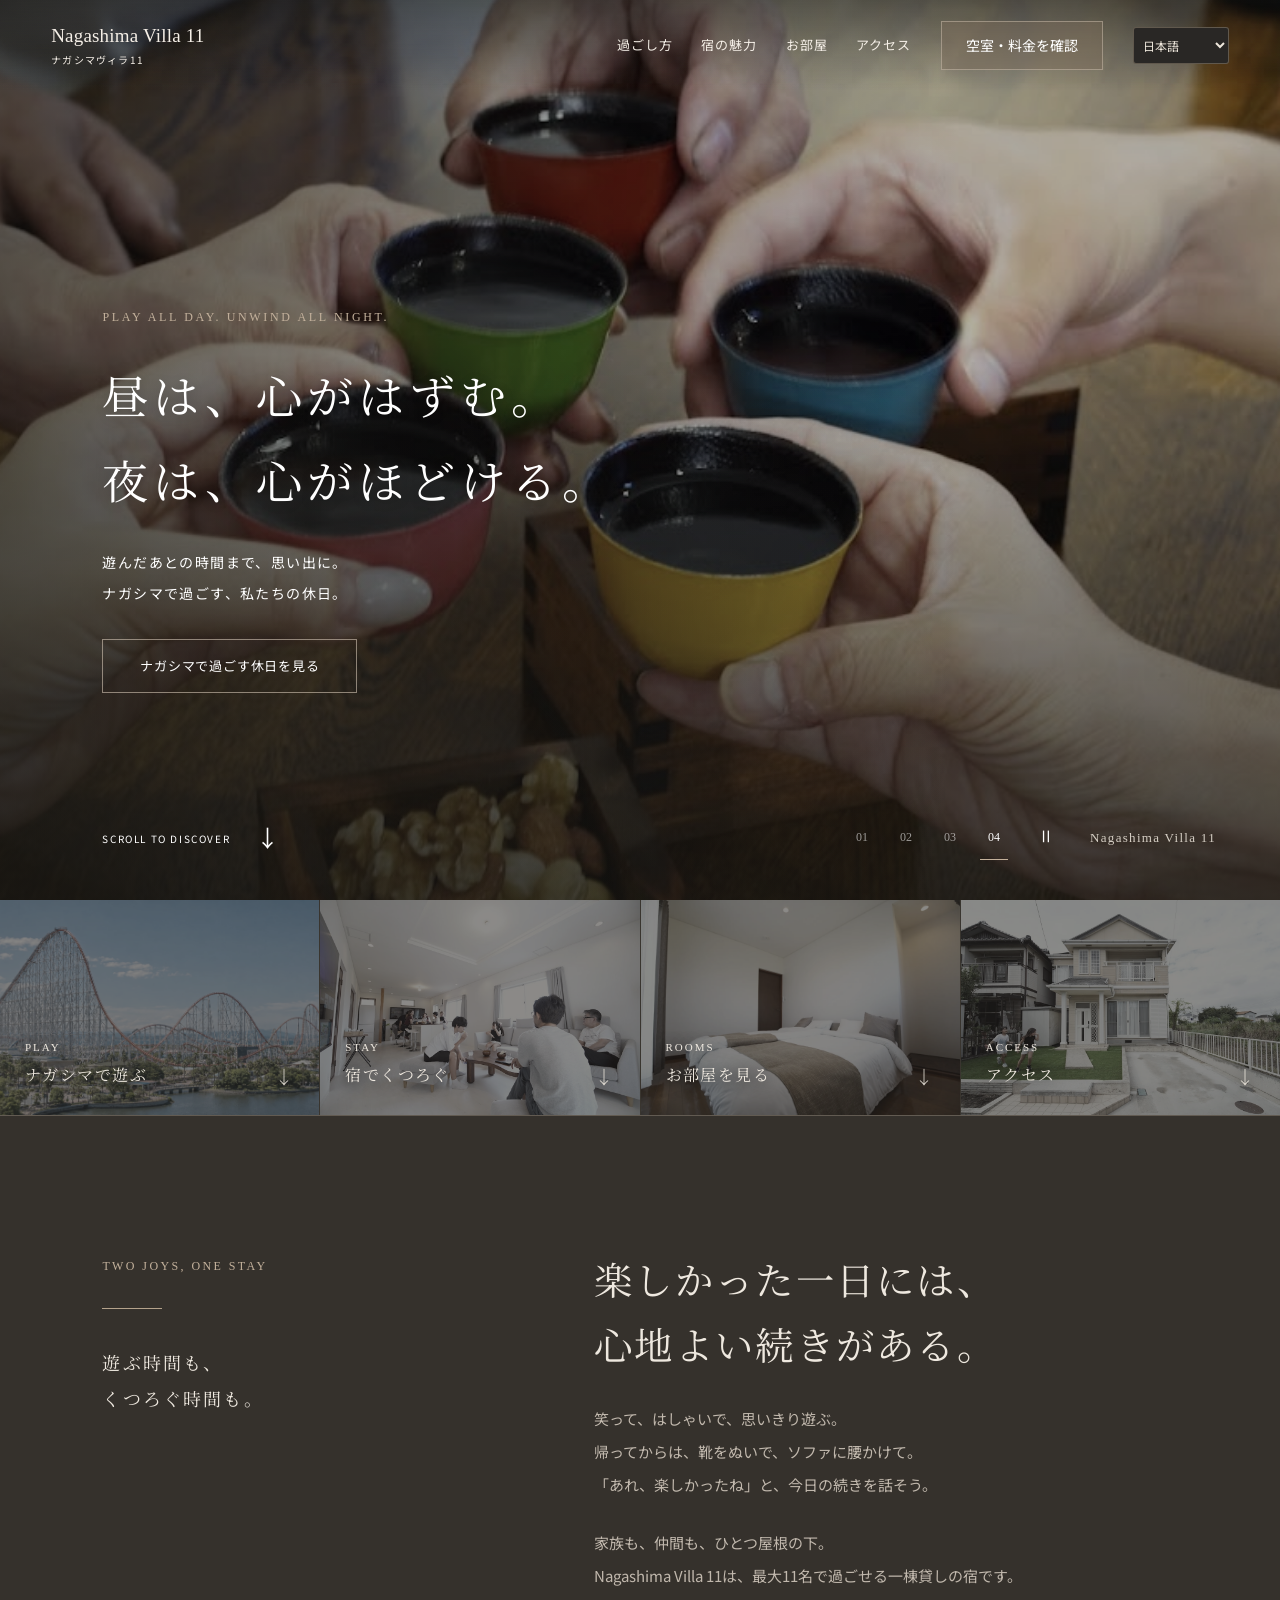
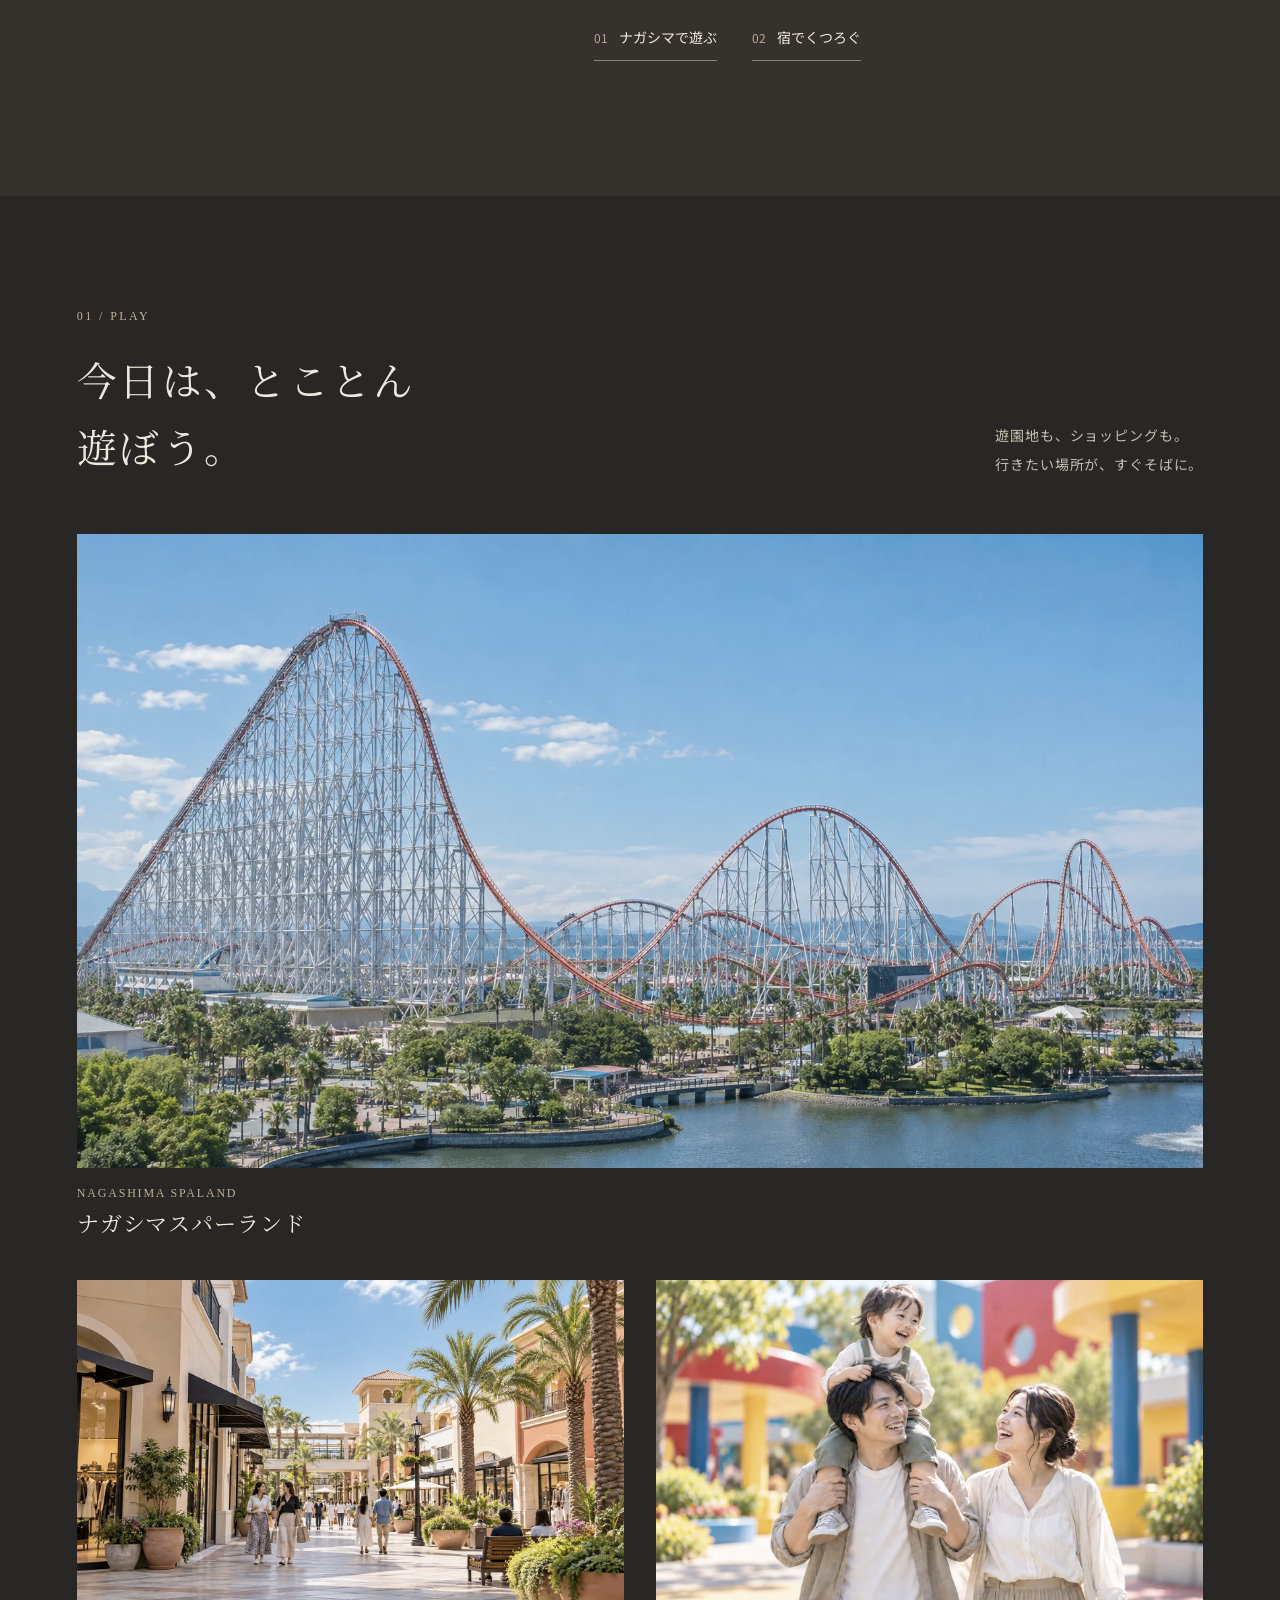
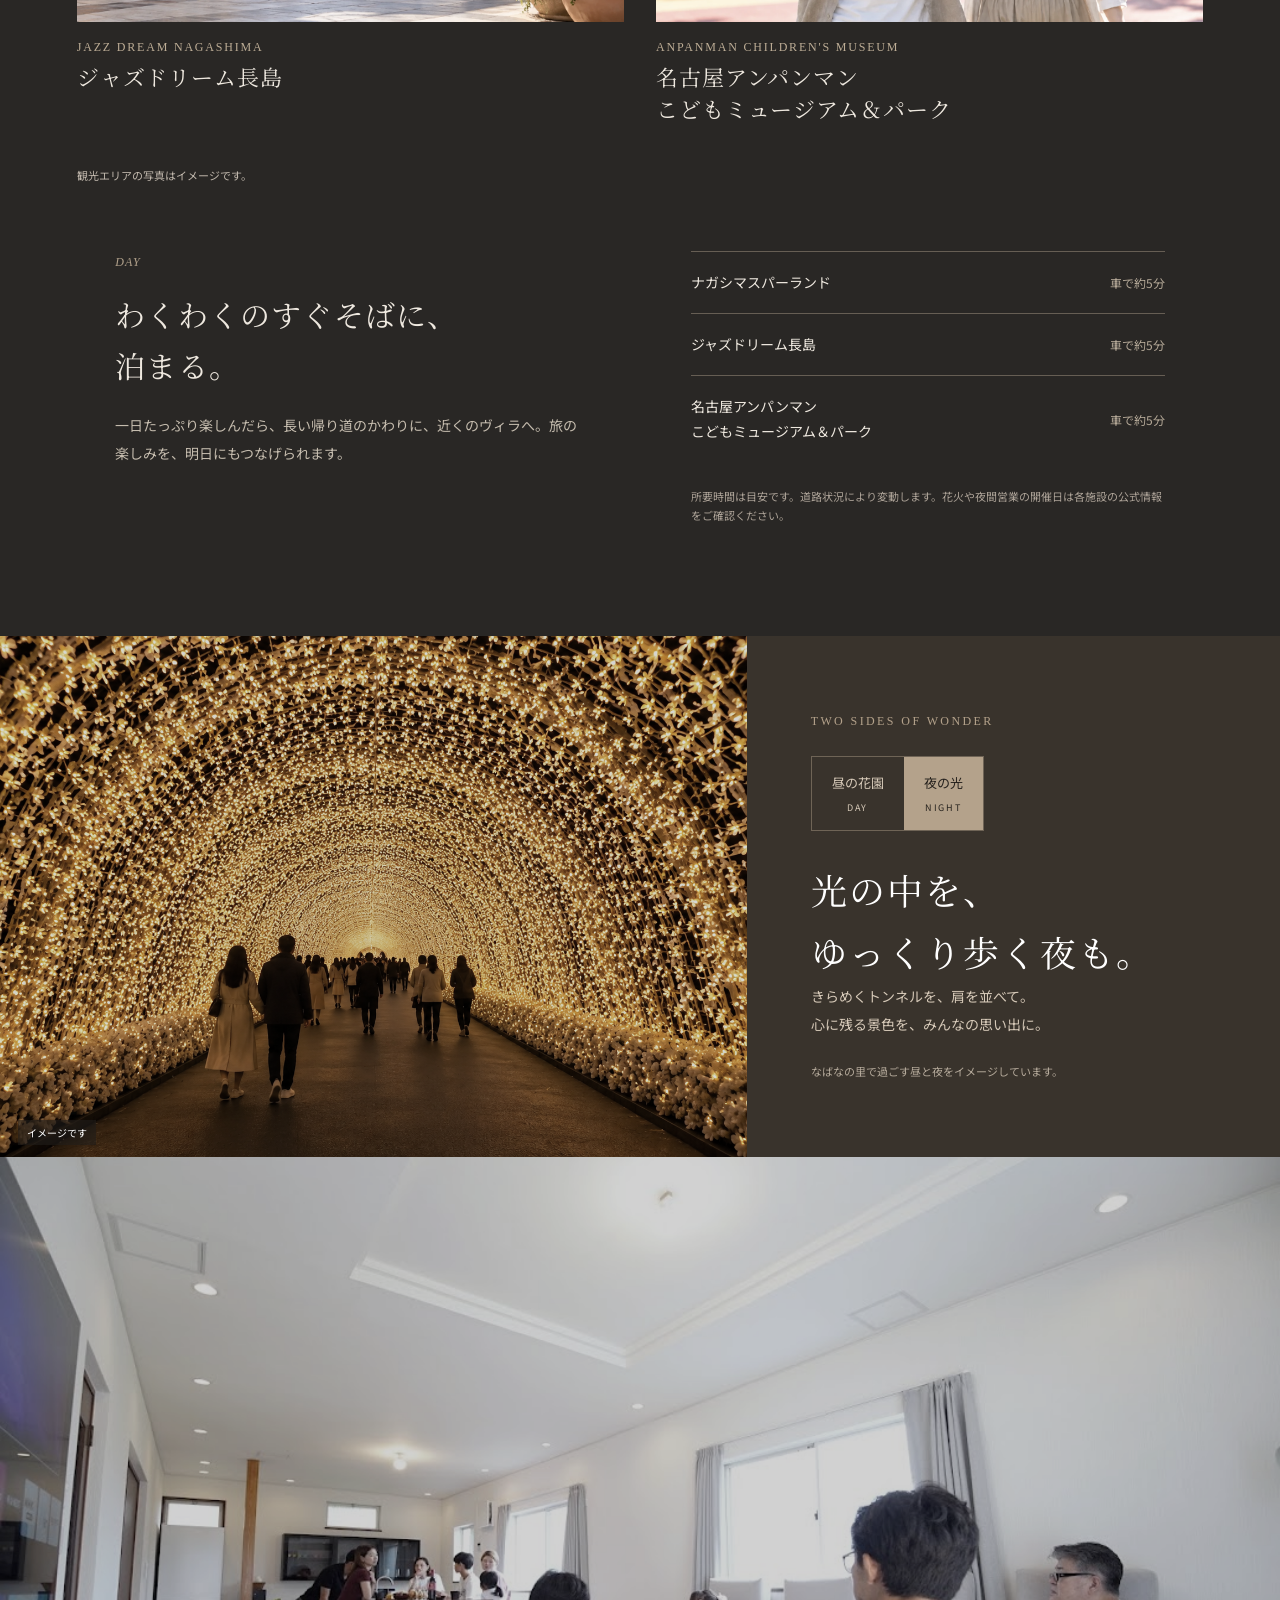
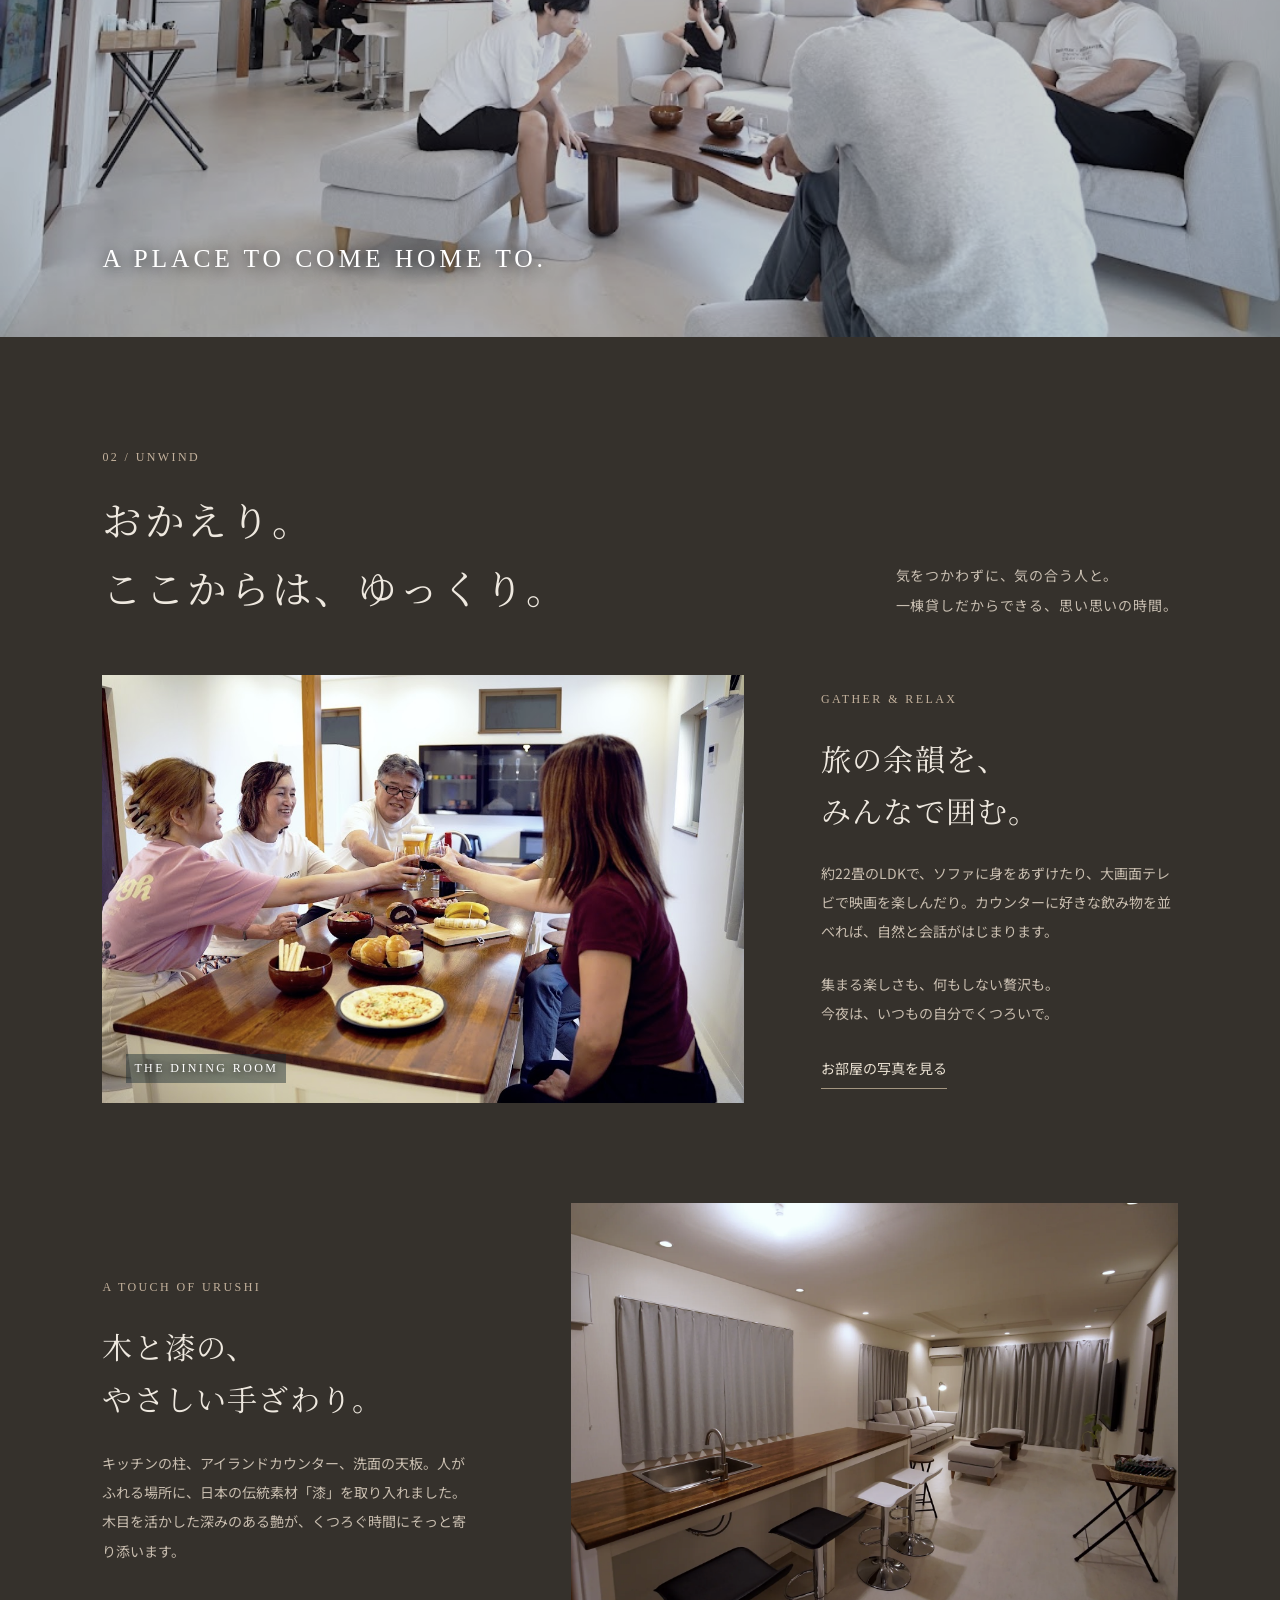
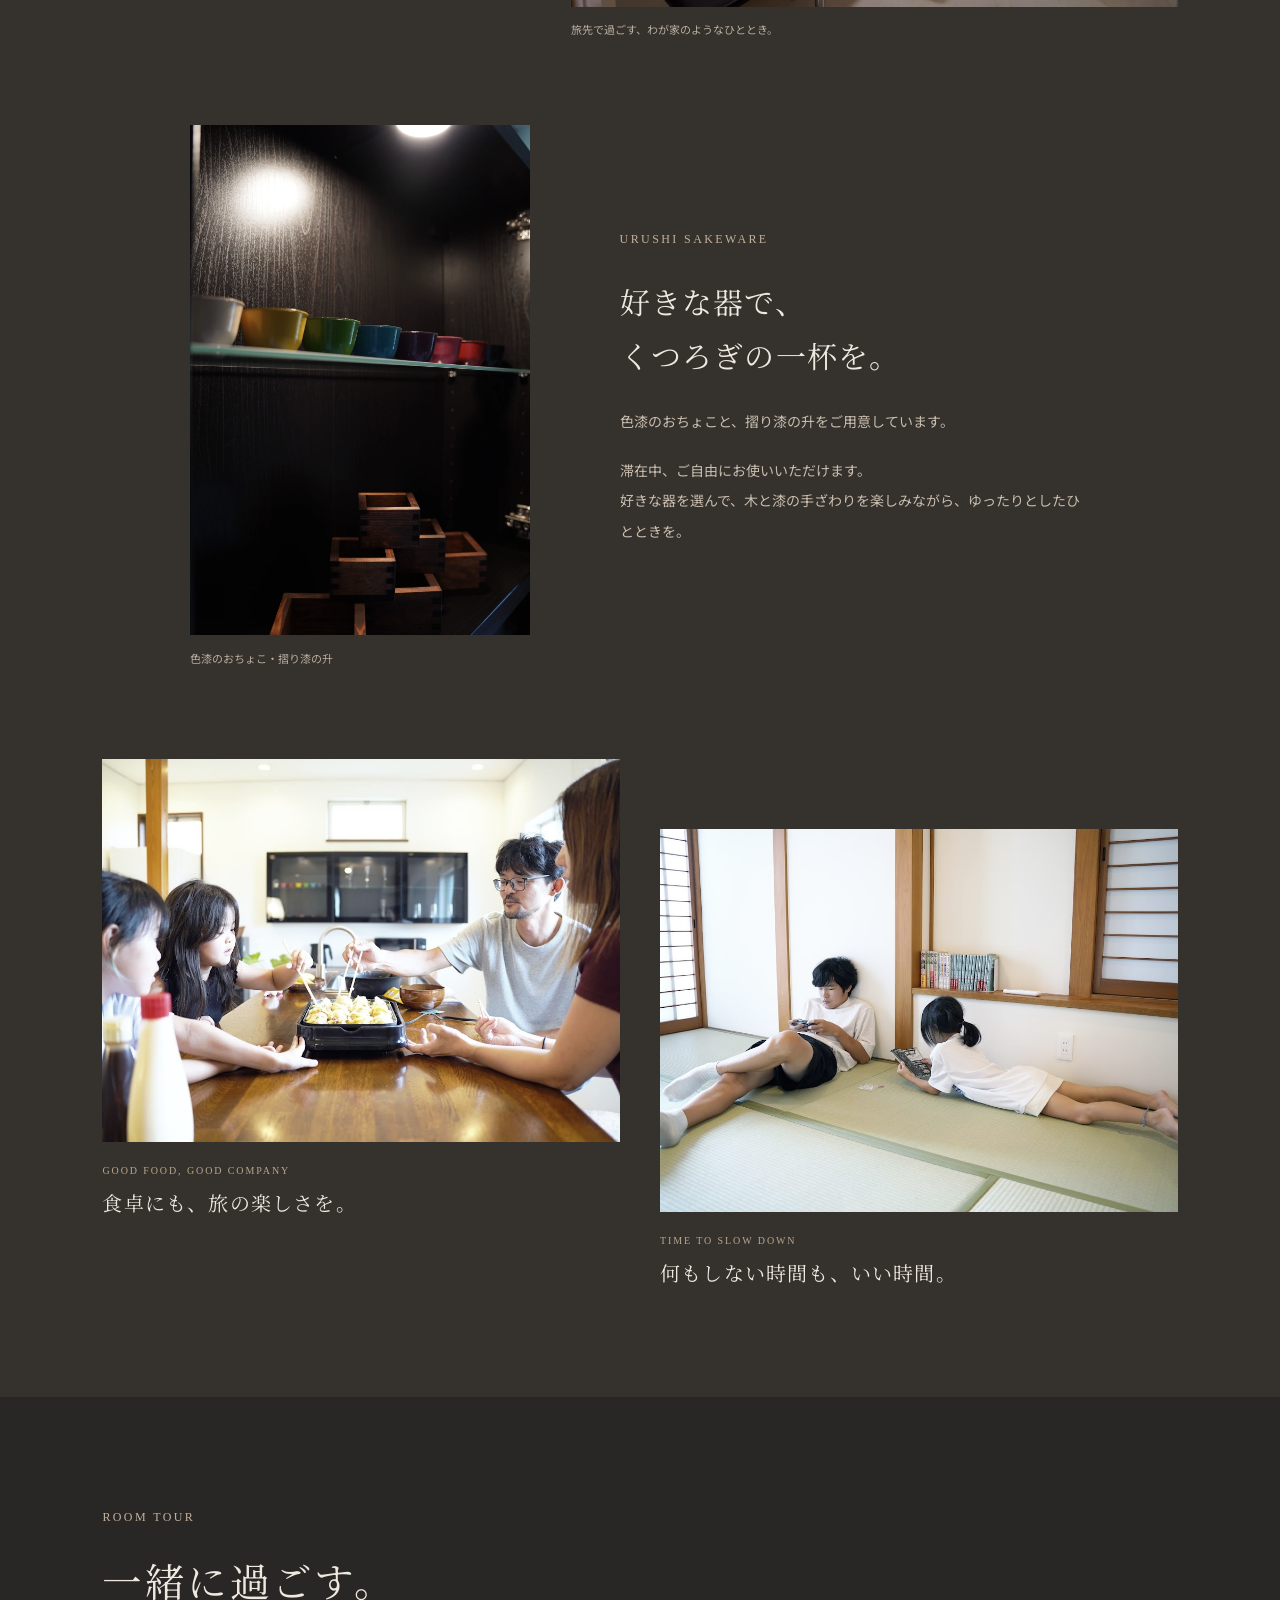
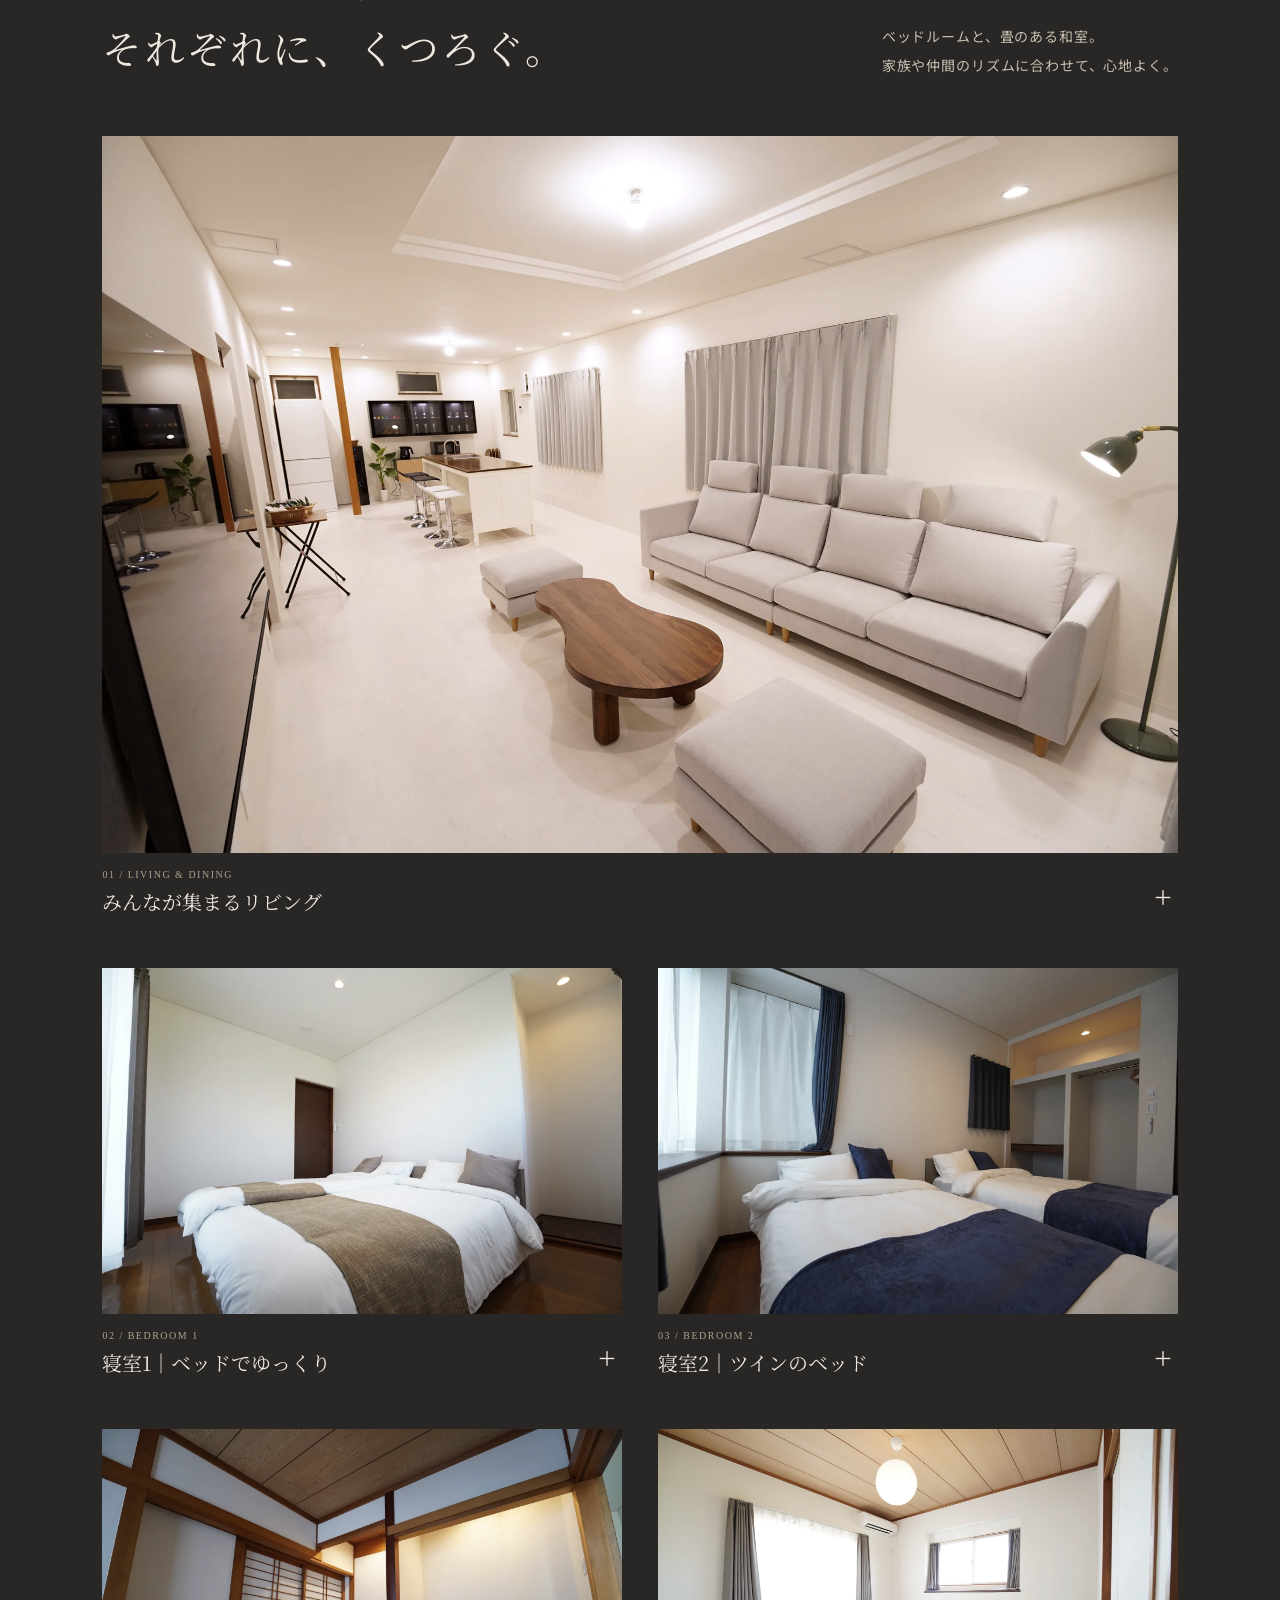
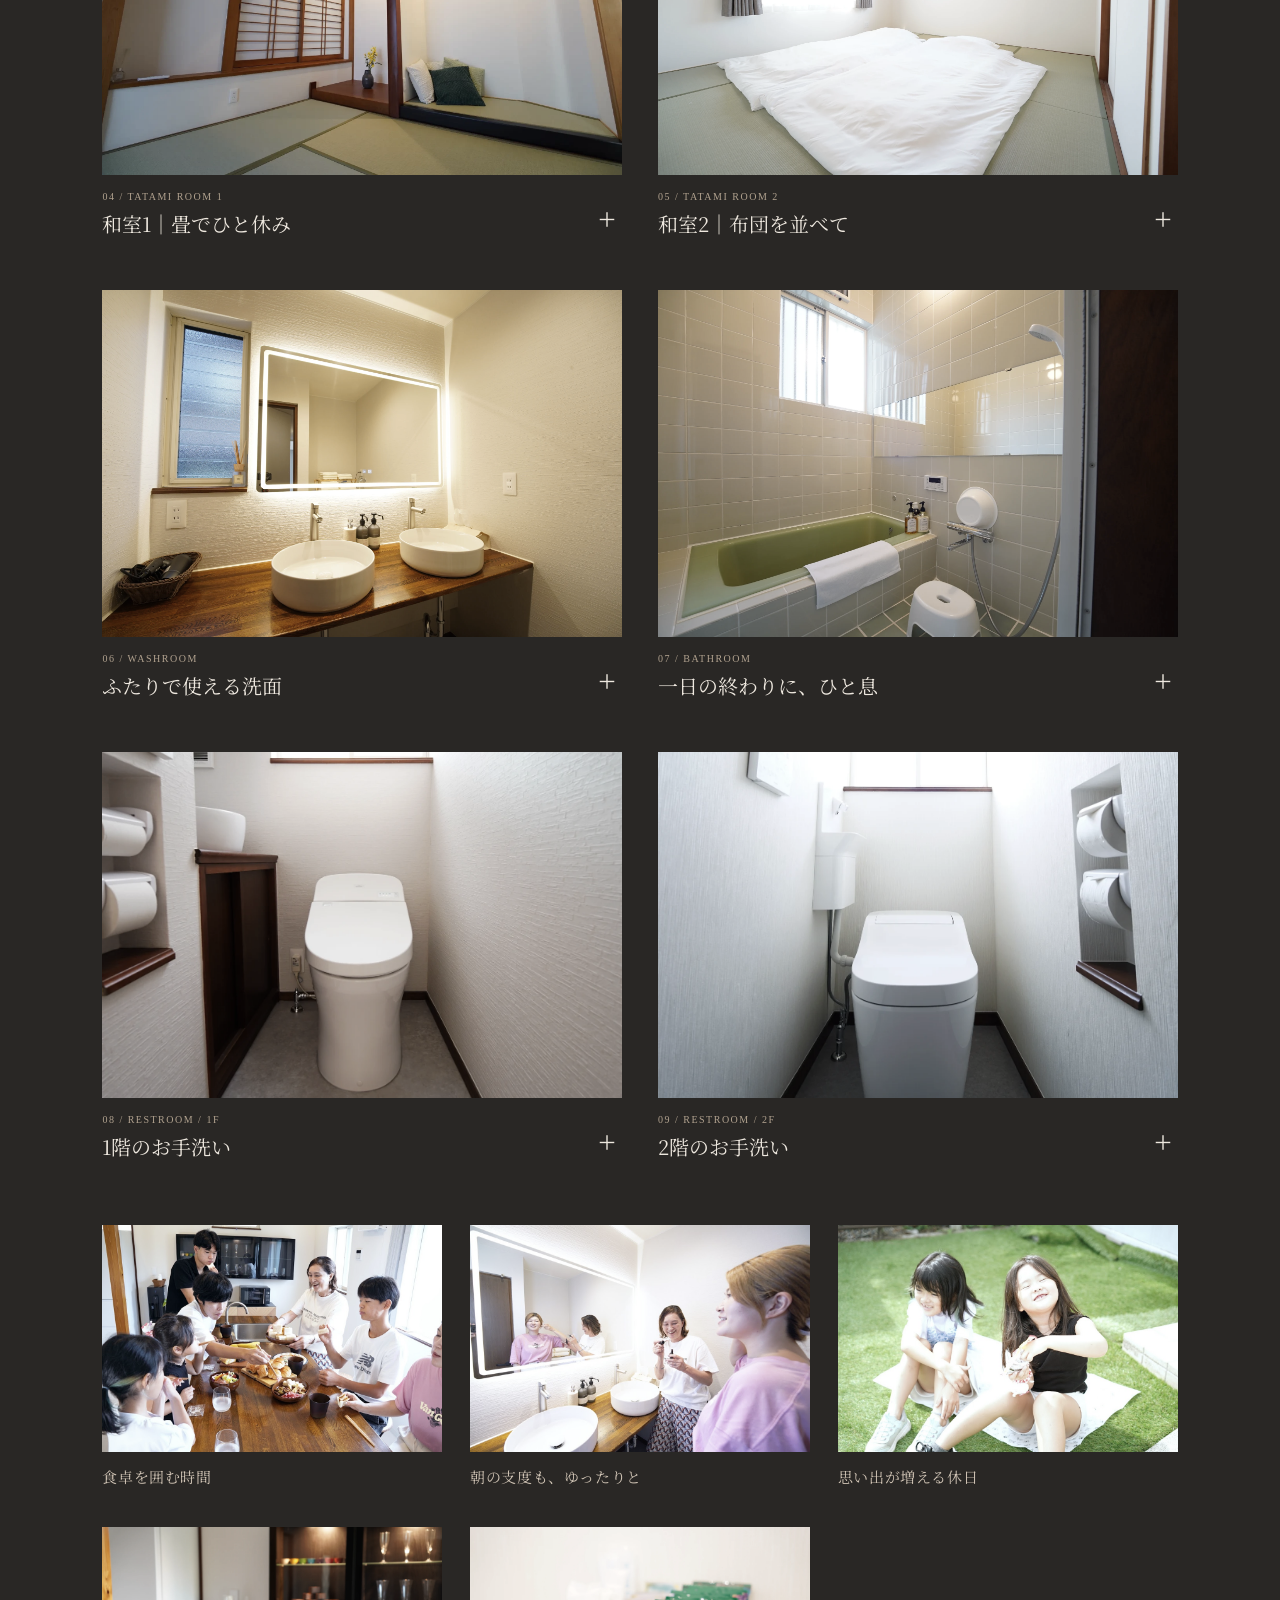
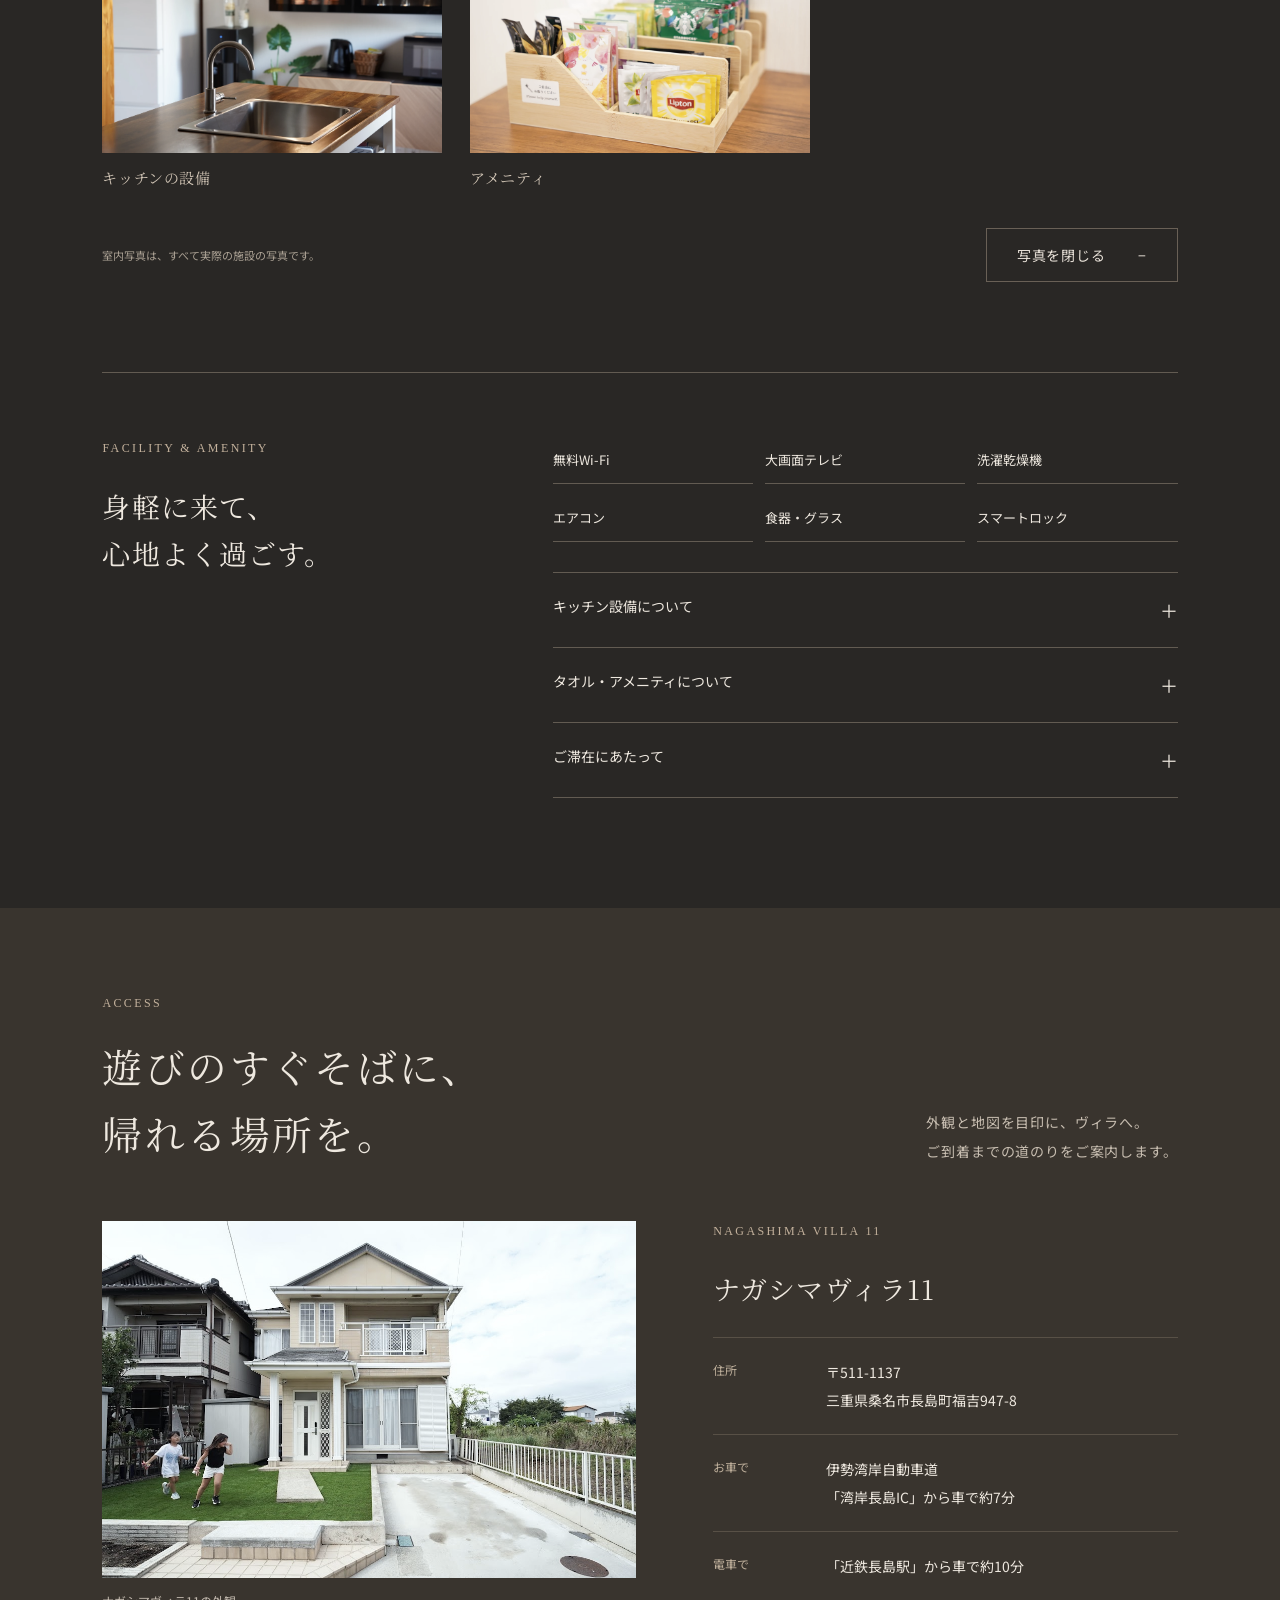
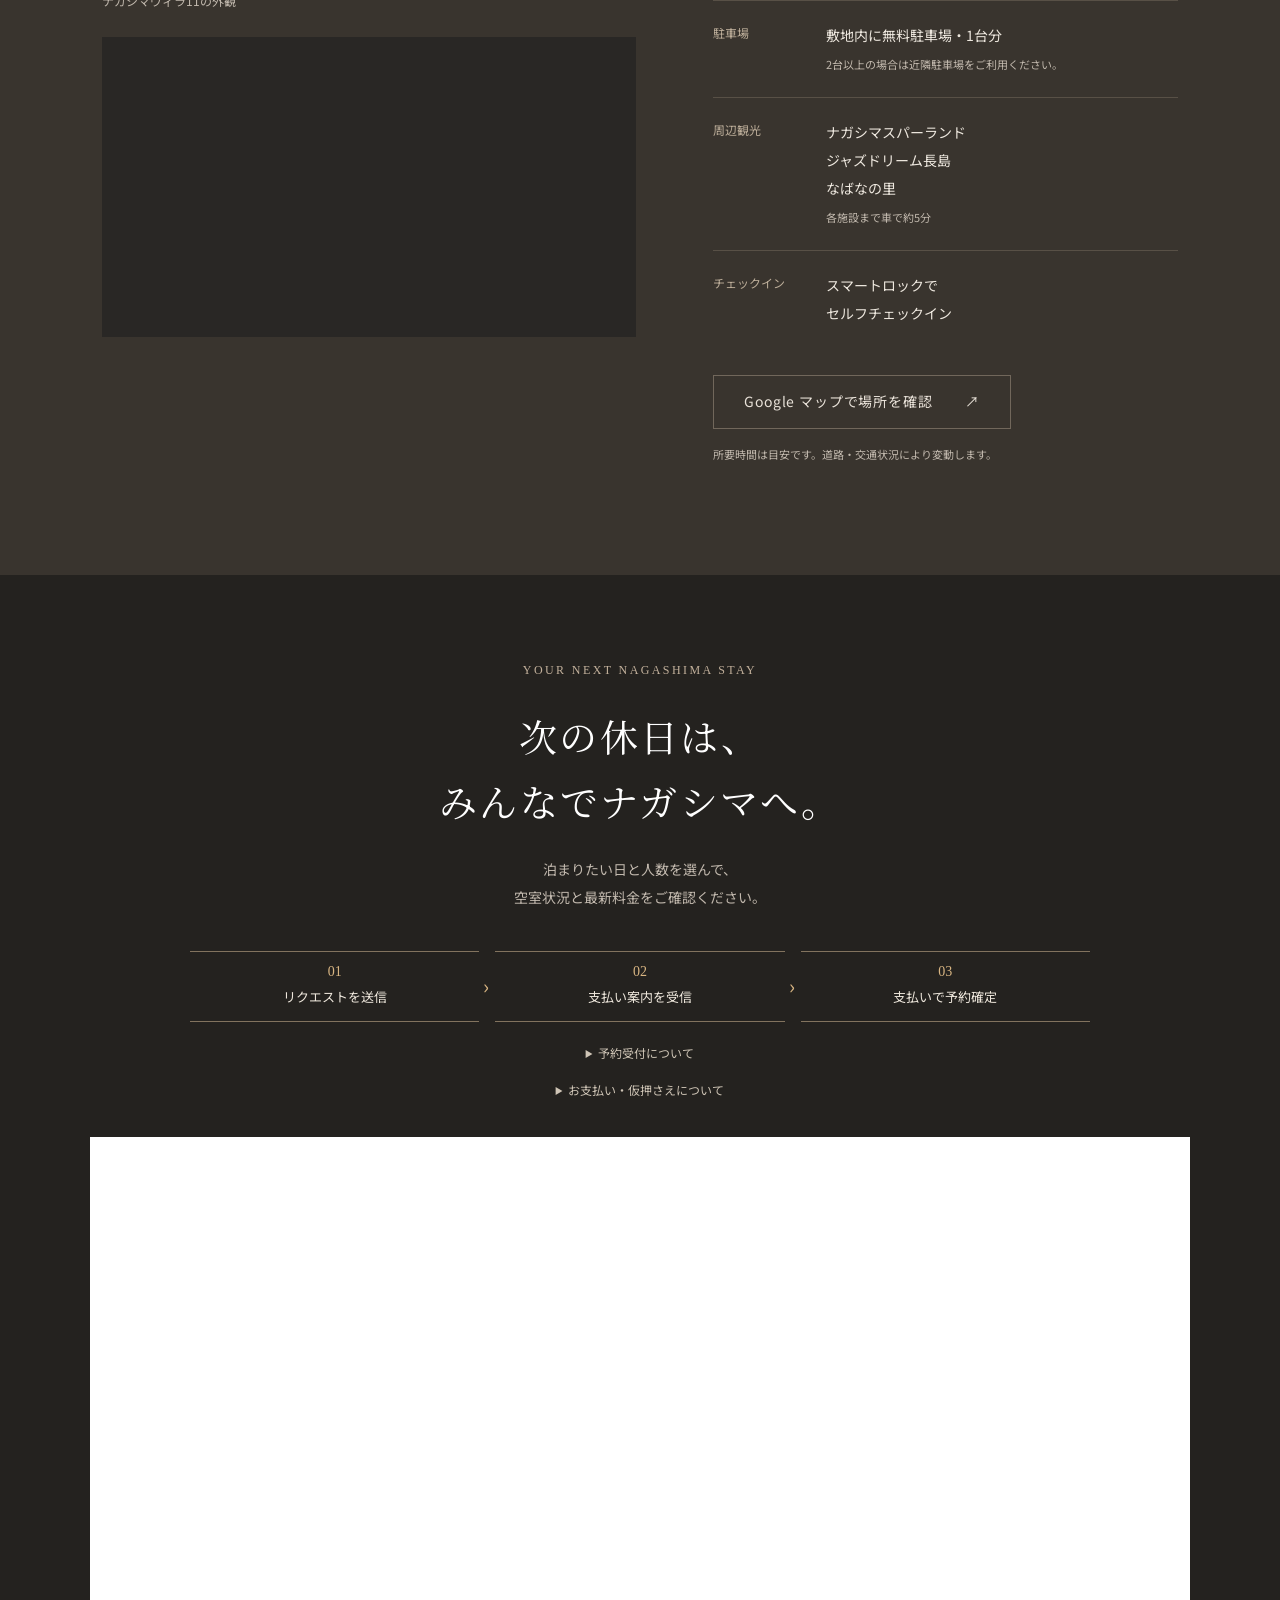
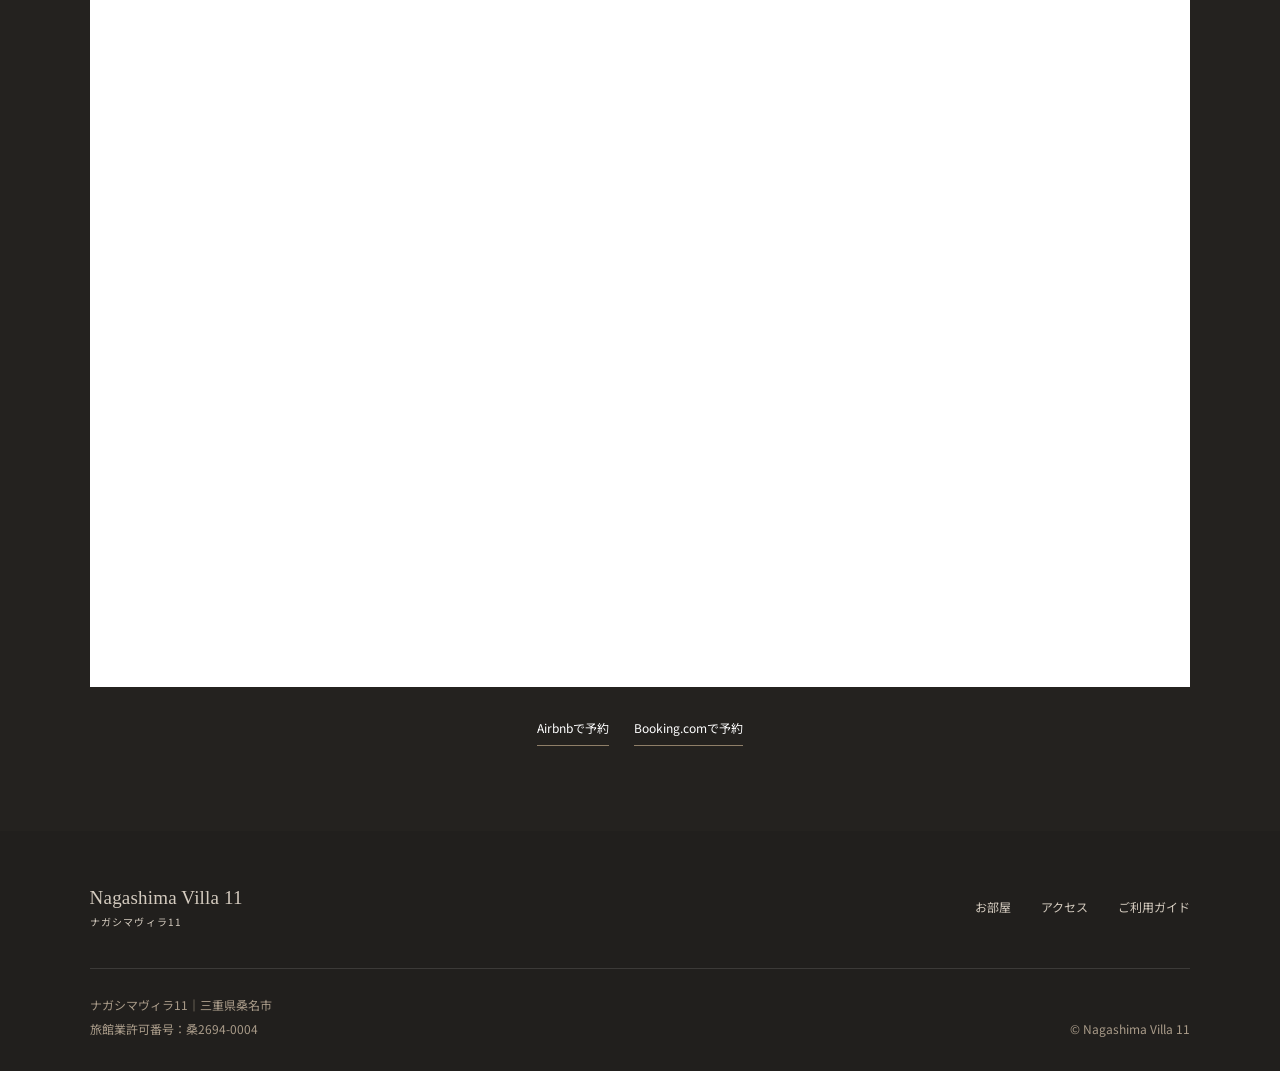
==== index.html @ 9f2c7fc0 "予約特典の行を削除し予約受付案内を折りたたむ" ====
<!doctype html>
<html lang="ja"><head><meta charset="utf-8"><meta name="viewport" content="width=device-width,initial-scale=1"><title>Nagashima Villa 11｜昼は、心がはずむ。夜は、心がほどける。</title><meta name="description" content="ナガシマで遊んだら、木と漆のぬくもりを感じる一棟貸しの宿へ。最大11名、約22畳のLDKで家族や仲間とくつろぐ休日。三重県桑名市のNagashima Villa 11。"><meta name="theme-color" content="#292725"><link rel="icon" type="image/png" sizes="30x30" href="Images/favicon.png?v=20261009"><link rel="canonical" href="https://nagashimavilla11.com/"><meta property="og:type" content="website"><meta property="og:locale" content="ja_JP"><meta property="og:title" content="Nagashima Villa 11｜昼は、心がはずむ。夜は、心がほどける。"><meta property="og:description" content="ナガシマで遊んだら、木と漆のぬくもりを感じる一棟貸しの宿へ。家族や仲間とくつろぐ休日。"><meta property="og:url" content="https://nagashimavilla11.com/"><meta property="og:image" content="https://nagashimavilla11.com/Images/living-room.webp"><meta name="twitter:card" content="summary_large_image"><script type="application/ld+json">
  {"@context":"https://schema.org","@type":"LodgingBusiness","name":"Nagashima Villa 11","alternateName":"ナガシマ ヴィラ 11","url":"https://nagashimavilla11.com/","description":"三重県桑名市長島町、ナガシマリゾート近くの一棟貸しの宿","address":{"@type":"PostalAddress","addressLocality":"桑名市長島町","addressRegion":"三重県","addressCountry":"JP"}}
  </script><script async src="https://www.googletagmanager.com/gtag/js?id=G-01PE7G929L"></script>
<script>
    // 自分の端末を計測対象外にする：URLの末尾に ?notrack=1 を付けて一度開く（?notrack=0 で解除）
    try {
      var nv11NoTrack = new URLSearchParams(location.search).get('notrack');
      if (nv11NoTrack === '1') localStorage.setItem('nv11_notrack', '1');
      if (nv11NoTrack === '0') localStorage.removeItem('nv11_notrack');
      if (localStorage.getItem('nv11_notrack') === '1') window['ga-disable-G-01PE7G929L'] = true;
    } catch (e) {}
    window.dataLayer = window.dataLayer || [];
    function gtag(){dataLayer.push(arguments);}
    gtag('js', new Date());
    gtag('config', 'G-01PE7G929L');
  </script>
<link rel="stylesheet" href="styles.css?v=20261025-booking"><script src="script.js?v=20261025-booking2" defer></script><script src="analytics.js" defer></script></head>
<body><a class="skip-link" href="#main">本文へ移動</a>
<header class="site-header"><a class="brand" href="#top" aria-label="Nagashima Villa 11 トップ"><span class="brand-name">Nagashima Villa 11<small>ナガシマヴィラ11</small></span></a><nav class="desktop-nav" aria-label="メインナビゲーション"><a href="#experience">過ごし方</a><a href="#stay">宿の魅力</a><a href="#rooms">お部屋</a><a href="#access">アクセス</a></nav><a class="header-reserve" href="#reservation">空室・料金を確認</a><label class="language-switch"><span class="sr-only">Language / 言語</span><select id="site-language" aria-label="Language / 言語"><option value="ja">日本語</option><option value="en">English</option><option value="ko">한국어</option><option value="zh-TW">繁體中文</option></select></label><button class="menu-toggle" aria-expanded="false" aria-controls="mobile-menu" aria-label="メニューを開く"><span></span><span></span></button></header>
<nav id="mobile-menu" class="mobile-menu" aria-label="モバイルナビゲーション" hidden><a href="#experience">過ごし方</a><a href="#stay">宿の魅力</a><a href="#rooms">お部屋</a><a href="#access">アクセス</a></nav>
<main id="main">
<section id="top" class="hero" aria-labelledby="hero-title"><div class="hero-image" aria-hidden="true">
<picture><source media="(max-width:800px)" srcset="Images/hero-mobile-01-atrium-warm-brass-v17.webp" width="1024" height="1536"><img class="hero-frame active" src="Images/family-toast.jpg" alt="" fetchpriority="high" width="1080" height="720"></picture>
<picture><source media="(max-width:800px)" srcset="Images/hero-mobile-v15-2.webp" width="1200" height="1800"><img class="hero-frame" src="Images/family-living.jpg" alt="" width="1080" height="720"></picture>
<picture><source media="(max-width:800px)" srcset="Images/hero-mobile-v15-3.webp" width="1200" height="1800"><img class="hero-frame hero-sake-case" src="Images/sake-case-v4.webp" alt="" width="1800" height="1200"></picture>
<picture><source media="(max-width:800px)" srcset="Images/hero-mobile-v15-4.webp" width="1200" height="1800"><img class="hero-frame hero-cups" src="Images/ochoko-toast.jpg" alt="" width="903" height="602"></picture>
</div><div class="hero-shade"></div><div class="hero-copy"><p class="eyebrow">PLAY ALL DAY. UNWIND ALL NIGHT.</p><h1 id="hero-title">昼は、心がはずむ。<br>夜は、心がほどける。</h1><p>遊んだあとの時間まで、思い出に。<br>ナガシマで過ごす、私たちの休日。</p><a class="button button-light" href="#experience">ナガシマで過ごす休日を見る</a></div><div class="hero-footer"><a class="hero-scroll" href="#experience">SCROLL TO DISCOVER <span>↓</span></a><div class="hero-controls" aria-label="ヒーロー写真の操作"><button data-slide="0" class="active" aria-label="食卓の写真" aria-pressed="true">01</button><button data-slide="1" aria-label="リビングの写真" aria-pressed="false">02</button><button data-slide="2" aria-label="酒器ケースの写真" aria-pressed="false">03</button><button data-slide="3" aria-label="おちょこを寄せ合う写真" aria-pressed="false">04</button><button id="hero-pause" aria-label="写真の自動再生を停止">Ⅱ</button></div><span class="hero-caption">Nagashima Villa 11</span></div></section>
<nav class="photo-nav" aria-label="ページ内ナビゲーション">
<a href="#play"><img src="Images/nagashima-coaster-v4.webp" alt="" width="1672" height="941"><span><small>PLAY</small>ナガシマで遊ぶ <b>↓</b></span></a>
<a href="#stay"><img src="Images/family-living.jpg" alt="" width="1080" height="720"><span><small>STAY</small>宿でくつろぐ <b>↓</b></span></a>
<a href="#rooms"><img src="Images/bedroom-triple.webp" alt="" width="2000" height="1333"><span><small>ROOMS</small>お部屋を見る <b>↓</b></span></a>
<a href="#access"><img src="Images/villa-exterior.jpg" alt="" width="1080" height="720"><span><small>ACCESS</small>アクセス <b>↓</b></span></a></nav>

<section class="intro section-pad" id="experience"><div class="intro-label"><p class="eyebrow">TWO JOYS, ONE STAY</p><span class="fine-line"></span><span>遊ぶ時間も、<br>くつろぐ時間も。</span></div><div class="intro-copy"><h2>楽しかった一日には、<br>心地よい続きがある。</h2><p>笑って、はしゃいで、思いきり遊ぶ。<br>帰ってからは、靴をぬいで、ソファに腰かけて。<br>「あれ、楽しかったね」と、今日の続きを話そう。</p><p>家族も、仲間も、ひとつ屋根の下。<br>Nagashima Villa 11は、最大11名で過ごせる一棟貸しの宿です。</p><div class="journey-links"><a href="#play"><span>01</span> ナガシマで遊ぶ</a><a href="#stay"><span>02</span> 宿でくつろぐ</a></div></div></section>
<section id="play" class="play-section section-pad"><div class="section-head"><div><p class="eyebrow">01 / PLAY</p><h2>今日は、とことん<br>遊ぼう。</h2></div><p>遊園地も、ショッピングも。<br>行きたい場所が、すぐそばに。</p></div><div class="play-layout"><div class="destination-gallery">
<a class="destination-card destination-main" href="https://www.nagashima-onsen.co.jp/spaland/" target="_blank" rel="noopener"><figure><img src="Images/nagashima-coaster-v4.webp" alt="青空にそびえる大型コースター。イメージです" width="1672" height="941" loading="lazy"><figcaption><small>NAGASHIMA SPALAND</small><strong>ナガシマスパーランド</strong></figcaption></figure></a>
<a class="destination-card" href="https://mitsui-shopping-park.com/mop/nagashima/" target="_blank" rel="noopener"><figure><img src="Images/outlet-shopping-v4.webp" alt="屋外のショッピング街。イメージです" loading="lazy"><figcaption><small>JAZZ DREAM NAGASHIMA</small><strong>ジャズドリーム長島</strong></figcaption></figure></a>
<a class="destination-card" href="https://www.nagoya-anpanman.jp/" target="_blank" rel="noopener"><figure><img src="Images/family-outing-v11.webp" alt="肩車をしながら笑顔で過ごす親子。イメージです" width="1672" height="941" loading="lazy"><figcaption><small>ANPANMAN CHILDREN'S MUSEUM</small><strong>名古屋アンパンマン<br>こどもミュージアム＆パーク</strong></figcaption></figure></a>
<p class="destination-note">観光エリアの写真はイメージです。</p></div><div class="play-details"><span class="section-number">DAY</span><h3>わくわくのすぐそばに、<br>泊まる。</h3><p>一日たっぷり楽しんだら、長い帰り道のかわりに、近くのヴィラへ。旅の楽しみを、明日にもつなげられます。</p><ul class="place-list"><li><a href="https://www.nagashima-onsen.co.jp/spaland/" target="_blank" rel="noopener"><span>ナガシマスパーランド</span><small>車で約5分</small></a></li><li><a href="https://mitsui-shopping-park.com/mop/nagashima/" target="_blank" rel="noopener"><span>ジャズドリーム長島</span><small>車で約5分</small></a></li><li><a href="https://www.nagoya-anpanman.jp/" target="_blank" rel="noopener"><span>名古屋アンパンマン<br>こどもミュージアム＆パーク</span><small>車で約5分</small></a></li></ul><p class="note">所要時間は目安です。道路状況により変動します。花火や夜間営業の開催日は各施設の公式情報をご確認ください。</p></div></div></section>
<section class="illumination" aria-label="昼と夜の庭園イメージ"><figure><img id="garden-image" src="Images/illumination-tunnel-v2.png" alt="光のトンネルの内側を歩く風景。イメージです" loading="lazy" width="1672" height="941"><figcaption id="garden-caption">イメージです</figcaption></figure><div class="illumination-copy"><p class="eyebrow">TWO SIDES OF WONDER</p><div class="garden-toggle" role="group" aria-label="昼と夜の風景を切り替える"><button type="button" data-garden="day" aria-pressed="false" aria-controls="garden-content">昼の花園 <span>DAY</span></button><button type="button" data-garden="night" aria-pressed="true" aria-controls="garden-content">夜の光 <span>NIGHT</span></button></div><div id="garden-content" aria-live="polite" aria-atomic="true"><h2 id="garden-title">光の中を、<br>ゆっくり歩く夜も。</h2><p id="garden-description">きらめくトンネルを、肩を並べて。<br>心に残る景色を、みんなの思い出に。</p></div><p class="note">なばなの里で過ごす昼と夜をイメージしています。</p></div></section>
<div class="full-photo"><img src="Images/family-living.jpg" alt="家族がリビングのソファでくつろいでいる様子" width="1080" height="720" loading="lazy"><span>A PLACE TO COME HOME TO.</span></div><section id="stay" class="stay-section section-pad"><div class="section-head"><div><p class="eyebrow">02 / UNWIND</p><h2>おかえり。<br>ここからは、ゆっくり。</h2></div><p>気をつかわずに、気の合う人と。<br>一棟貸しだからできる、思い思いの時間。</p></div><div class="stay-feature"><div class="stay-photo"><img src="Images/family-toast.jpg" alt="漆のカウンターを囲んで乾杯する家族" width="1080" height="720" loading="lazy"><span>THE DINING ROOM</span></div><div class="stay-description"><p class="eyebrow">GATHER & RELAX</p><h3>旅の余韻を、<br>みんなで囲む。</h3><p>約22畳のLDKで、ソファに身をあずけたり、大画面テレビで映画を楽しんだり。カウンターに好きな飲み物を並べれば、自然と会話がはじまります。</p><p>集まる楽しさも、何もしない贅沢も。<br>今夜は、いつもの自分でくつろいで。</p><a class="text-link" href="#rooms">お部屋の写真を見る</a></div></div><div class="material-story"><div class="material-copy"><p class="eyebrow">A TOUCH OF URUSHI</p><h3>木と漆の、<br>やさしい手ざわり。</h3><p>キッチンの柱、アイランドカウンター、洗面の天板。人がふれる場所に、日本の伝統素材「漆」を取り入れました。木目を活かした深みのある艶が、くつろぐ時間にそっと寄り添います。</p></div><figure><img src="Images/ldk-counter.webp" alt="木目を活かした漆のアイランドカウンター" loading="lazy" width="2000" height="1333"><figcaption>旅先で過ごす、わが家のようなひととき。</figcaption></figure></div><div class="urushi-vessels" id="urushi-sakeware"><figure><img src="Images/urushi-sakeware-v9.webp" alt="色漆のおちょこと摺り漆の升" width="1333" height="2000" loading="lazy"><figcaption>色漆のおちょこ・摺り漆の升</figcaption></figure><div class="urushi-vessels-copy"><p class="eyebrow">URUSHI SAKEWARE</p><h3>好きな器で、<br>くつろぎの一杯を。</h3><p>色漆のおちょこと、摺り漆の升をご用意しています。</p><p>滞在中、ご自由にお使いいただけます。<br>好きな器を選んで、木と漆の手ざわりを楽しみながら、ゆったりとしたひとときを。</p></div></div><div class="life-story"><figure><img src="Images/family-cooking.jpg" alt="家族でホットプレートを囲む夕食のひととき" loading="lazy" width="1080" height="720"><figcaption><small>GOOD FOOD, GOOD COMPANY</small>食卓にも、旅の楽しさを。</figcaption></figure><figure><img src="Images/family-tatami.jpg" alt="和室で親子が漫画を読んでくつろぐ様子" loading="lazy" width="1080" height="720"><figcaption><small>TIME TO SLOW DOWN</small>何もしない時間も、いい時間。</figcaption></figure></div></section>
<section id="rooms" class="rooms-section section-pad"><div class="section-head"><div><p class="eyebrow">ROOM TOUR</p><h2>一緒に過ごす。<br>それぞれに、くつろぐ。</h2></div><p>ベッドルームと、畳のある和室。<br>家族や仲間のリズムに合わせて、心地よく。</p></div><div class="room-grid">
<button class="room-card room-large" data-photo="Images/living-room.webp" data-caption="リビング・ダイニング｜約22畳の集まれる空間"><img src="Images/living-room.webp" alt="ソファと木のテーブルがあるリビング・ダイニング" loading="lazy" width="2000" height="1333"><span><small>01 / LIVING & DINING</small><strong>みんなが集まるリビング</strong><b aria-hidden="true">＋</b></span></button>
<button class="room-card" data-photo="Images/bedroom-triple.webp" data-caption="寝室1｜ベッドが並ぶ落ち着いた空間"><img src="Images/bedroom-triple.webp" alt="寝室1｜ベッドが並ぶ落ち着いた空間" loading="lazy"><span><small>02 / BEDROOM 1</small><strong>寝室1｜ベッドでゆっくり</strong><b aria-hidden="true">＋</b></span></button>
<button class="room-card" data-photo="Images/bedroom-twin.webp" data-caption="寝室2｜青いベッドスローのツインルーム"><img src="Images/bedroom-twin.webp" alt="寝室2｜青いベッドスローのツインルーム" loading="lazy"><span><small>03 / BEDROOM 2</small><strong>寝室2｜ツインのベッド</strong><b aria-hidden="true">＋</b></span></button>
<button class="room-card" data-photo="Images/tatami-first-v10.webp" data-caption="和室1｜布団なしの畳の部屋"><img src="Images/tatami-first-v10.webp" alt="和室1｜布団なしの畳の部屋" loading="lazy"><span><small>04 / TATAMI ROOM 1</small><strong>和室1｜畳でひと休み</strong><b aria-hidden="true">＋</b></span></button>
<button class="room-card" data-photo="Images/tatami-second-v8.webp" data-caption="和室2｜布団を並べた畳の部屋"><img src="Images/tatami-second-v8.webp" alt="和室2｜布団を並べた畳の部屋" loading="lazy"><span><small>05 / TATAMI ROOM 2</small><strong>和室2｜布団を並べて</strong><b aria-hidden="true">＋</b></span></button>
<button class="room-card" data-photo="Images/washroom-v4.webp" data-caption="洗面スペース｜木の天板と2つの洗面ボウル"><img src="Images/washroom-v4.webp" alt="洗面スペース｜木の天板と2つの洗面ボウル" loading="lazy"><span><small>06 / WASHROOM</small><strong>ふたりで使える洗面</strong><b aria-hidden="true">＋</b></span></button>
<button class="room-card" data-photo="Images/bathroom-v4.webp" data-caption="バスルーム｜淡い緑のバスタブとタイルの浴室"><img src="Images/bathroom-v4.webp" alt="バスルーム｜淡い緑のバスタブとタイルの浴室" loading="lazy"><span><small>07 / BATHROOM</small><strong>一日の終わりに、ひと息</strong><b aria-hidden="true">＋</b></span></button>
<button class="room-card room-restroom" data-photo="Images/restroom-first-v4.webp" data-caption="1階のトイレ"><img src="Images/restroom-first-v4.webp" alt="1階のトイレ" loading="lazy"><span><small>08 / RESTROOM / 1F</small><strong>1階のお手洗い</strong><b aria-hidden="true">＋</b></span></button>
<button class="room-card room-restroom" data-photo="Images/restroom-second-v4.webp" data-caption="2階のトイレ"><img src="Images/restroom-second-v4.webp" alt="2階のトイレ" loading="lazy"><span><small>09 / RESTROOM / 2F</small><strong>2階のお手洗い</strong><b aria-hidden="true">＋</b></span></button></div>
<div class="extra-gallery" id="extra-gallery"><button data-photo="Images/family-dining.jpg" data-caption="好きな食事を囲んで、家族の時間"><img src="Images/family-dining.jpg" alt="家族で食事を囲むリビング" loading="lazy" width="1080" height="720"><span>食卓を囲む時間</span></button><button data-photo="Images/family-washroom.jpg" data-caption="ふたりで並んで使える洗面"><img src="Images/family-washroom.jpg" alt="家族が並んで使う洗面スペース" loading="lazy" width="1080" height="720"><span>朝の支度も、ゆったりと</span></button><button data-photo="Images/children-outdoors.jpg" data-caption="旅のひととき｜ヴィラの外で"><img src="Images/children-outdoors.jpg" alt="ヴィラの外で笑顔を見せる子どもたち" loading="lazy" width="1080" height="720"><span>思い出が増える休日</span></button><button data-photo="Images/kitchen-equipment-v8.webp" data-caption="シンクと家電を備えたキッチン"><img src="Images/kitchen-equipment-v8.webp" alt="シンクと家電を備えたキッチン" loading="lazy"><span>キッチンの設備</span></button><button data-photo="Images/amenities-v4.webp" data-caption="コーヒー・紅茶のアメニティ"><img src="Images/amenities-v4.webp" alt="木のケースに並んだコーヒー・紅茶のアメニティ" loading="lazy" width="2000" height="1333"><span>アメニティ</span></button></div>
<div class="gallery-action"><p>室内写真は、すべて実際の施設の写真です。</p><button class="button button-dark-outline" id="more-photos" aria-expanded="true" aria-controls="extra-gallery">写真を閉じる <span aria-hidden="true">−</span></button></div>
<div class="facility"><div><p class="eyebrow">FACILITY & AMENITY</p><h3>身軽に来て、<br>心地よく過ごす。</h3></div><div class="facility-content"><ul class="facility-list"><li>無料Wi-Fi</li><li>大画面テレビ</li><li>洗濯乾燥機</li><li>エアコン</li><li>食器・グラス</li><li>スマートロック</li></ul><details><summary>キッチン設備について<span aria-hidden="true">＋</span></summary><p>冷蔵庫・電子レンジ・電気ケトル・ホットプレート・食器・カトラリーをご用意しています。据え付けのIH・ガスコンロはありません。</p></details><details><summary>タオル・アメニティについて<span aria-hidden="true">＋</span></summary><p>宿泊人数分のバスタオル・フェイスタオルのほか、シャンプー・コンディショナー・ボディソープ・歯ブラシ・ドライヤーなどをご用意しています。</p></details><details><summary>ご滞在にあたって<span aria-hidden="true">＋</span></summary><p>住宅街にある宿です。夜間・早朝は静かにお過ごしください。パーティー、大音量での音楽はご遠慮ください。施設内・敷地内は全面禁煙で、ペットとの宿泊はできません。その他の条件は、ご予約前に予約ページとご利用ガイドでご確認ください。</p></details></div></div></section>
<section id="access" class="access-section arrival-section section-pad"><div class="section-head"><div><p class="eyebrow">ACCESS</p><h2>遊びのすぐそばに、<br>帰れる場所を。</h2></div><p>外観と地図を目印に、ヴィラへ。<br>ご到着までの道のりをご案内します。</p></div><div class="arrival-layout"><div class="arrival-visual"><figure><img src="Images/villa-exterior.jpg" alt="ナガシマヴィラ11の外観。ご到着時の目印にご確認ください" width="1080" height="720" loading="lazy"><figcaption>ナガシマヴィラ11の外観</figcaption></figure><iframe id="villa-map" title="ナガシマヴィラ11の所在地" src="https://www.google.com/maps?q=%E4%B8%89%E9%87%8D%E7%9C%8C%E6%A1%91%E5%90%8D%E5%B8%82%E9%95%B7%E5%B3%B6%E7%94%BA%E7%A6%8F%E5%90%89947-8%20%E3%83%8A%E3%82%AC%E3%82%B7%E3%83%9E%E3%83%B4%E3%82%A3%E3%83%A911&amp;output=embed" loading="lazy" referrerpolicy="no-referrer-when-downgrade"></iframe></div><div class="arrival-details"><p class="eyebrow">NAGASHIMA VILLA 11</p><h3>ナガシマヴィラ11</h3><dl><div class="arrival-address"><dt>住所</dt><dd id="villa-address">〒511-1137<br>三重県桑名市長島町福吉947-8</dd></div><div><dt>お車で</dt><dd>伊勢湾岸自動車道<br><strong>「湾岸長島IC」から車で約7分</strong></dd></div><div><dt>電車で</dt><dd><strong>「近鉄長島駅」から車で約10分</strong></dd></div><div><dt>駐車場</dt><dd>敷地内に無料駐車場・1台分<br><small>2台以上の場合は近隣駐車場をご利用ください。</small></dd></div><div><dt>周辺観光</dt><dd>ナガシマスパーランド<br>ジャズドリーム長島<br>なばなの里<br><small>各施設まで車で約5分</small></dd></div><div><dt>チェックイン</dt><dd>スマートロックで<br>セルフチェックイン</dd></div></dl><a id="villa-map-link" class="button button-dark-outline" href="https://www.google.com/maps/search/?api=1&amp;query=%E4%B8%89%E9%87%8D%E7%9C%8C%E6%A1%91%E5%90%8D%E5%B8%82%E9%95%B7%E5%B3%B6%E7%94%BA%E7%A6%8F%E5%90%89947-8%20%E3%83%8A%E3%82%AC%E3%82%B7%E3%83%9E%E3%83%B4%E3%82%A3%E3%83%A911" target="_blank" rel="noopener">Google マップで場所を確認 <span aria-hidden="true">↗</span></a><p class="note">所要時間は目安です。道路・交通状況により変動します。</p></div></div></section>
<section id="reservation" class="reservation reservation-inline section-pad"><div class="reservation-intro"><p class="eyebrow">YOUR NEXT NAGASHIMA STAY</p><h2>次の休日は、<br>みんなでナガシマへ。</h2><p>泊まりたい日と人数を選んで、<br>空室状況と最新料金をご確認ください。</p></div><div class="booking-guide" aria-label="公式予約のご案内">
  <ol class="booking-steps" aria-label="予約確定までの流れ"><li>リクエストを送信</li><li>支払い案内を受信</li><li>支払いで予約確定</li></ol>
  <details class="booking-flow"><summary>予約受付について</summary><div class="booking-summary">
    <p><strong>通常1時間以内に返信</strong><small>21:00以降は翌日返信の場合があります。</small></p>
    <p><strong>約1年先まで予約受付</strong><small>日程と人数を選んで空室・料金を確認</small></p>
  </div></details>
  <details class="booking-flow"><summary>お支払い・仮押さえについて</summary><p>受付可能な場合は、Stripeのお支払いURLをメールでお送りします。お支払い待ちの間は日程を仮押さえし、お支払い完了をもって予約確定となります。</p></details>
  <p class="booking-language-note" hidden>予約フォームは日本語・英語でご利用いただけます。</p>
</div><div class="booking-embed"><iframe id="nv11-booking"
        title="空室確認・予約フォーム"
        src="https://script.google.com/macros/s/AKfycbxNqapqTLu-HDpoEVVsLsbQmxr3vdzclePHPb6-tbaVRfmaKRtfKzg_bSKIdb9oMdPZ/exec"
        style="display:block;width:100%;height:1150px;border:0;background:#fff"
        loading="lazy"></iframe></div><div class="booking-links"><a href="https://www.airbnb.jp/rooms/1738101548299749861" target="_blank" rel="noopener">Airbnbで予約</a><a href="https://www.booking.com/hotel/jp/nagasima-vuira-11.html" target="_blank" rel="noopener">Booking.comで予約</a></div></section>
</main><footer><div class="footer-top"><a class="brand" href="#top"><span class="brand-name">Nagashima Villa 11<small>ナガシマヴィラ11</small></span></a><div class="footer-links"><a href="#rooms">お部屋</a><a href="#access">アクセス</a><a href="guide.html">ご利用ガイド</a></div></div><div class="footer-bottom"><p>ナガシマヴィラ11｜三重県桑名市<br>旅館業許可番号：桑2694-0004</p><span>© Nagashima Villa 11</span></div></footer>
<div class="mobile-reserve"><span>最大11名・一棟貸し</span><a href="#reservation">空室・料金を確認</a></div>
<dialog id="photo-dialog" aria-labelledby="photo-caption"><button class="dialog-close" aria-label="写真を閉じる">×</button><img id="dialog-image" alt=""><div class="dialog-bottom"><button id="previous-photo" aria-label="前の写真">前へ</button><p id="photo-caption"></p><button id="next-photo" aria-label="次の写真">次へ</button></div></dialog>
</body></html>
---- styles.css ----
@import url('https://fonts.googleapis.com/css2?family=Noto+Sans+JP:wght@400;500;600&family=Noto+Serif+JP:wght@400;500;600&display=swap');
:root{--ink:#14262c;--paper:#f7f5f0;--gold:#d8b582;--muted:#596367;--line:#d5d8d4;--serif:'Noto Serif JP','Yu Mincho',serif;--sans:'Noto Sans JP','Yu Gothic',sans-serif}
*{box-sizing:border-box}html{scroll-behavior:smooth;scroll-padding-top:94px}body{margin:0;background:var(--paper);color:var(--ink);font-family:var(--sans);font-size:16px;line-height:1.9}a{color:inherit;text-decoration:none}button{font:inherit;cursor:pointer;color:inherit}img{display:block;width:100%;height:auto}figure,p,h1,h2,h3{margin:0}h1,h2,h3{font-family:var(--serif);font-weight:500}h2{font-size:clamp(30px,3.5vw,48px);line-height:1.7;letter-spacing:.06em}h3{font-size:clamp(25px,2.35vw,32px);line-height:1.7;letter-spacing:.04em}a:focus-visible,button:focus-visible,summary:focus-visible{outline:3px solid #a87731;outline-offset:5px}.skip-link{position:fixed;left:10px;top:-100px;z-index:100;background:white;padding:12px}.skip-link:focus{top:10px}.eyebrow{font-size:12px;letter-spacing:.2em;font-weight:500;line-height:1.7;margin-bottom:24px}.note{font-size:12px;line-height:1.9;color:var(--muted)}.section-pad{padding:110px max(7vw,24px)}.button{display:inline-flex;align-items:center;justify-content:center;gap:32px;min-height:54px;padding:14px 30px;font-size:14px;line-height:1.5;letter-spacing:.06em;border:1px solid transparent;transition:background .2s,color .2s}.button-light{background:white;color:var(--ink)}.button-light:hover{background:var(--gold)}.button-dark-outline{border-color:var(--ink);background:transparent}.button-dark-outline:hover{background:var(--ink);color:white}.button-outline{border-color:#b7bbb8;background:transparent;color:white}.button-outline:hover{background:white;color:var(--ink)}.button-gold{background:var(--gold);color:var(--ink);width:min(100%,350px)}.button-gold:hover{background:#edce9d}.text-link{display:inline-block;font-size:14px;border-bottom:1px solid var(--ink);padding:0 0 7px;margin-top:26px}.brand{display:inline-flex;align-items:center;gap:15px;flex-shrink:0}.brand-mark{font-family:Georgia,serif;font-size:39px;line-height:.85;letter-spacing:-.08em;width:48px;text-align:center}.brand-mark span{display:block;font-family:var(--sans);font-size:9px;line-height:1.4;letter-spacing:.19em;margin-top:6px}.brand-name{font-family:Georgia,serif;font-size:21px;line-height:1.3;letter-spacing:.01em}.brand-name small{display:block;font-family:var(--sans);font-size:10px;letter-spacing:.16em;margin-top:5px}.site-header{height:94px;display:flex;align-items:center;gap:30px;padding:0 4vw;background:var(--paper);position:sticky;top:0;z-index:30;border-bottom:1px solid #d7d8d2}.desktop-nav{display:flex;gap:28px;margin-left:auto;font-size:14px}.desktop-nav a{position:relative}.desktop-nav a:after{content:'';position:absolute;bottom:-8px;left:0;width:0;height:1px;background:var(--ink);transition:width .2s}.desktop-nav a:hover:after{width:100%}.header-reserve{font-size:14px;padding:14px 24px;background:var(--ink);color:white;line-height:1.5}.menu-toggle{display:none;background:transparent;border:0;padding:10px}.menu-toggle span{display:block;width:24px;height:1px;background:var(--ink);margin:6px 0}.mobile-menu{position:fixed;top:76px;left:0;right:0;background:var(--paper);padding:24px;z-index:29;box-shadow:0 20px 30px #14262c20}.mobile-menu a{display:block;padding:12px;border-bottom:1px solid var(--line)}[hidden]{display:none!important}
.hero{position:relative;min-height:590px;height:calc(100svh - 94px);max-height:880px;color:white;background:var(--ink);isolation:isolate;overflow:hidden}.hero-image,.hero-shade{position:absolute;inset:0}.hero-image img{height:100%;object-fit:cover;object-position:center 58%}.hero.is-play .hero-image img{object-fit:contain;object-position:center}.hero-shade{background:linear-gradient(90deg,#0b151ba6 0%,#0b151b38 65%,#0b151b14),linear-gradient(0deg,#101d25c9,transparent 45%)}.hero.is-play .hero-shade{background:linear-gradient(90deg,#07121bac,transparent 85%),linear-gradient(0deg,#0d1929c9,transparent 65%)}.hero-copy{position:absolute;left:7vw;top:50%;transform:translateY(-46%);max-width:760px}.hero h1{font-size:clamp(38px,4.7vw,66px);line-height:1.65;letter-spacing:.07em;text-shadow:0 2px 12px #0003}.hero-copy>p:not(.eyebrow){font-size:16px;line-height:2;margin:24px 0 32px;letter-spacing:.08em}.hero-footer{position:absolute;left:7vw;right:5vw;bottom:28px;display:flex;align-items:center;gap:24px}.hero-location{font-size:12px;letter-spacing:.2em;margin-right:auto}.hero-switch{display:flex;border:1px solid #fff7;background:#14262c33}.hero-switch button{font-size:14px;line-height:1.5;padding:10px 18px;background:transparent;color:white;border:0}.hero-switch .active{background:#fff;color:var(--ink)}.hero-caption{font-size:12px;color:#ffffffe0}.facts-bar{background:var(--ink);color:white;display:grid;grid-template-columns:repeat(4,1fr);padding:35px 7vw;gap:30px}.facts-bar p{display:flex;align-items:center;gap:20px;border-right:1px solid #ffffff26}.facts-bar p:last-child{border:0}.facts-bar strong{font:44px Georgia,serif;color:var(--gold);white-space:nowrap;line-height:1}.facts-bar strong small{font:14px var(--serif);margin-left:6px}.facts-bar p>span{font-size:14px;line-height:1.8;max-width:125px}.intro{display:grid;grid-template-columns:1fr 1.6fr;gap:10vw;padding-top:130px;padding-bottom:130px}.intro-label{padding-top:10px}.intro-label .eyebrow{margin-bottom:32px}.fine-line{display:block;width:60px;height:1px;background:var(--gold);margin-bottom:35px}.intro-label>span:last-child{font-family:var(--serif);font-size:18px;letter-spacing:.12em;line-height:2}.intro-copy p{margin-top:25px;line-height:2.2;color:var(--muted)}.journey-links{display:flex;gap:35px;margin-top:32px}.journey-links a{border-bottom:1px solid #b9bfb9;padding-bottom:10px;font-size:14px}.journey-links span{color:#947341;font-size:12px;margin-right:8px}.section-head{display:flex;justify-content:space-between;align-items:flex-end;gap:40px;margin-bottom:60px}.section-head>p{color:var(--muted);font-size:16px;line-height:2.1;max-width:440px}.play-section{background:#e9eeed;padding-bottom:100px}.play-layout{display:grid;grid-template-columns:1.75fr 1fr;gap:5vw;align-items:start}.coaster-figure img{width:100%;aspect-ratio:1672/941;object-fit:contain;background:#091624}.coaster-figure figcaption{display:flex;justify-content:space-between;gap:20px;margin-top:12px;font-size:12px;letter-spacing:.04em;color:var(--muted)}.coaster-figure figcaption span:first-child{letter-spacing:.1em}.section-number{font-family:Georgia,serif;font-style:italic;font-size:17px;letter-spacing:.1em;color:#7a878b;display:inline-block;margin-bottom:15px}.play-details h3{font-size:26px}.play-details>p{font-size:16px;line-height:2;margin-top:20px}.place-list{list-style:none;margin:24px 0 0;padding:0}.place-list li{border-top:1px solid #bdc8c8}.place-list a{display:flex;align-items:center;justify-content:space-between;gap:12px;padding:18px 0;font-size:14px;line-height:1.8}.place-list small{font-size:14px;white-space:nowrap;color:var(--muted)}.place-list a:hover{color:#916d38}.play-details p.note{font-size:12px}.illumination{display:grid;grid-template-columns:1.3fr 1fr;background:var(--ink);color:white;align-items:center}.illumination figure{position:relative;height:100%;min-height:480px}.illumination figure img{height:100%;object-fit:cover}.illumination figcaption{position:absolute;bottom:12px;left:18px;font-size:12px;color:white;background:#14262ca6;padding:3px 9px}.illumination-copy{padding:65px 5vw}.illumination-copy h2{font-size:clamp(28px,3vw,42px)}.illumination-copy .eyebrow{color:var(--gold)}.illumination-copy>p:not(.eyebrow){margin-top:22px;line-height:2;color:#e5e8e5;font-size:16px}.illumination-copy .button{margin-top:28px;padding-left:20px;padding-right:20px}.illumination-copy>p.note{font-size:12px;color:#b1bdbe}.stay-section{padding-bottom:110px}.stay-feature{display:grid;grid-template-columns:1.7fr 1fr;gap:6vw;align-items:center}.stay-photo{position:relative}.stay-photo img{aspect-ratio:1.3;object-fit:cover}.stay-photo>span{font-family:Georgia,serif;font-size:12px;letter-spacing:.2em;position:absolute;left:24px;bottom:20px;color:white;text-shadow:0 1px 8px #000;background:#14262c70;padding:3px 8px}.stay-description p:not(.eyebrow){font-size:16px;color:var(--muted);margin-top:23px;line-height:2.1}.material-story{display:grid;grid-template-columns:1fr 1.2fr;gap:10vw;align-items:center;margin-top:95px;padding:0 3vw}.material-copy{max-width:400px}.material-copy p:not(.eyebrow){margin-top:25px;line-height:2.1;font-size:16px;color:var(--muted)}.material-story figure img{aspect-ratio:1.5;object-fit:cover}.material-story figcaption{font-size:12px;margin-top:12px;color:var(--muted)}.rooms-section{background:#eeece7}.room-grid{display:grid;grid-template-columns:1fr 1fr;gap:35px}.room-card{display:block;padding:0;border:0;background:transparent;text-align:left;min-width:0}.room-large{grid-column:1/-1}.room-card img{width:100%;aspect-ratio:1.6;object-fit:cover;transition:filter .2s}.room-large img{aspect-ratio:2.15;object-position:center 65%}.room-card:hover img{filter:brightness(.9)}.room-card>span{display:block;position:relative;margin-top:16px;padding-right:35px}.room-card small{display:block;font-size:12px;letter-spacing:.15em;margin-bottom:4px;color:var(--muted)}.room-card strong{font:500 20px var(--serif);line-height:1.8}.room-card b{font-size:20px;position:absolute;right:5px;bottom:4px;font-weight:400}.gallery-action{margin-top:40px;display:flex;justify-content:space-between;align-items:center;gap:30px}.gallery-action p{font-size:12px;color:var(--muted)}.extra-gallery{display:grid;grid-template-columns:repeat(3,1fr);gap:30px;margin-top:35px}.extra-gallery button{padding:0;border:0;background:transparent;text-align:left}.extra-gallery img{aspect-ratio:1.5;object-fit:cover}.extra-gallery span{font-size:14px;display:block;margin-top:10px}.facility{border-top:1px solid #c6c8c2;margin-top:90px;padding-top:65px;display:grid;grid-template-columns:1fr 1.6fr;gap:60px}.facility-list{margin:0 0 30px;padding:0;list-style:none;display:grid;grid-template-columns:repeat(3,1fr);gap:12px}.facility-list li{font-size:14px;padding:10px 0;border-bottom:1px solid #c8ccc6}.facility details{border-top:1px solid #c5c9c4}.facility details:last-child{border-bottom:1px solid #c5c9c4}.facility summary{cursor:pointer;list-style:none;font-size:15px;padding:20px 0;display:flex;justify-content:space-between;gap:20px}.facility summary::-webkit-details-marker{display:none}.facility summary span{font-size:18px;transition:transform .2s}.facility details[open] summary span{transform:rotate(45deg)}.facility details p{font-size:16px;color:var(--muted);padding:0 0 22px;line-height:2}.access-section{display:grid;grid-template-columns:1fr 1fr;gap:8vw}.access-title>p:not(.eyebrow){margin-top:24px;font-size:16px;color:var(--muted);line-height:2}.access-title .button{margin-top:26px}.access-data{padding-top:15px}.access-data>div{display:flex;justify-content:space-between;align-items:center;gap:24px;padding:23px 0;border-bottom:1px solid var(--line)}.access-data>div>span{font-size:14px;white-space:nowrap;color:var(--muted)}.access-data strong{font-weight:500;font-size:16px;text-align:right}.access-data .note{margin-top:22px}.reservation{display:grid;grid-template-columns:1.1fr 1fr;background:var(--ink);color:white;align-items:center}.reservation-photo{height:100%;min-height:560px}.reservation-photo img{height:100%;object-fit:cover}.reservation-copy{padding:70px 6vw}.reservation-copy>.eyebrow{color:var(--gold)}.reservation-copy h2{font-size:clamp(32px,3.5vw,48px)}.reservation-copy>p:not(.eyebrow){font-size:16px;color:#cbd2d0;margin:24px 0 30px;line-height:2}.booking-links{display:flex;gap:25px;margin-top:22px;font-size:14px}.booking-links a{border-bottom:1px solid #7e8a8c;padding-bottom:5px}footer{background:#0f1e24;color:#d6dfdd;padding:55px 7vw 30px}.footer-top{display:flex;justify-content:space-between;align-items:center;gap:30px;padding-bottom:40px}.footer-links{display:flex;gap:30px;font-size:14px}.footer-bottom{display:flex;align-items:flex-end;justify-content:space-between;padding-top:24px;border-top:1px solid #ffffff20;gap:20px;font-size:12px;line-height:2;color:#a4b4b5}.mobile-reserve{display:none}#photo-dialog{max-width:1100px;width:90vw;max-height:90svh;background:#14262c;border:0;color:white;padding:48px 24px 20px}#photo-dialog::backdrop{background:#06121bec}#dialog-image{max-height:calc(85svh - 130px);object-fit:contain;width:100%;height:auto}.dialog-close{position:absolute;right:10px;top:3px;font-size:30px;background:transparent;color:white;border:0;min-width:44px;min-height:44px}.dialog-bottom{display:flex;align-items:center;justify-content:space-between;gap:20px;padding-top:16px}.dialog-bottom button{border:1px solid #ffffff50;background:transparent;color:white;min-height:44px;padding:8px 16px;font-size:14px;flex-shrink:0}.dialog-bottom p{font-size:14px;text-align:center;line-height:1.7}
@media(min-width:1550px){.section-pad{padding-left:max(7vw,calc((100vw - 1400px)/2));padding-right:max(7vw,calc((100vw - 1400px)/2))}}
@media(max-width:1100px){.desktop-nav{gap:18px}.site-header{gap:20px}.brand-name{font-size:19px}.header-reserve{padding:13px 18px;font-size:14px}.section-pad{padding:85px 5vw}.hero-copy{left:5vw}.hero-footer{left:5vw}.facts-bar{padding-left:5vw;padding-right:5vw;gap:20px}.facts-bar p{gap:12px}.play-layout{grid-template-columns:1.5fr 1fr;gap:4vw}.hero-caption{position:absolute;right:0;bottom:-23px}.illumination-copy{padding:50px 4vw}.facility{gap:35px}.facility-list{grid-template-columns:repeat(2,1fr)}}
@media(max-width:800px){html{scroll-padding-top:76px}.site-header{height:76px;padding:0 24px}.desktop-nav{display:none}.header-reserve{margin-left:auto}.menu-toggle{display:block}.brand-name{font-size:18px}.brand-name small{font-size:10px}.brand-mark{font-size:32px;width:36px}.hero{height:700px;min-height:600px;max-height:calc(100svh - 76px)}.hero-copy{left:6vw;right:6vw;top:46%;transform:translateY(-40%)}.hero h1{font-size:clamp(34px,5.8vw,48px)}.hero-footer{left:6vw;right:6vw;flex-wrap:wrap;bottom:35px;gap:12px}.hero-location{font-size:12px}.hero-switch button{font-size:14px;padding:10px 14px}.hero.is-play .hero-image img{object-fit:contain}.hero.is-play .hero-copy{top:60%}.facts-bar{grid-template-columns:1fr 1fr;gap:24px;padding:30px 6vw}.facts-bar p:nth-child(2){border:0}.facts-bar p>span{max-width:none}.facts-bar strong{font-size:38px}.facts-bar p{gap:18px}.section-pad{padding:75px 6vw}.intro{grid-template-columns:1fr;gap:30px}.intro-label{display:flex;align-items:center;gap:25px;padding:0}.intro-label .eyebrow{margin:0;font-size:12px}.intro-label .fine-line{margin:0;width:40px}.intro-label>span:last-child{font-size:14px}.section-head{align-items:start;flex-direction:column;gap:25px;margin-bottom:35px}.section-head .eyebrow{margin-bottom:18px}.play-layout{grid-template-columns:1fr;gap:35px}.play-details{max-width:none}.play-details h3 br{display:none}.play-details>p{max-width:620px}.play-details .section-number{margin-bottom:12px}.illumination{grid-template-columns:1fr}.illumination figure{min-height:0}.illumination figure img{height:auto;aspect-ratio:1.6;object-fit:cover}.illumination-copy{padding:45px 6vw 55px}.illumination-copy h2 br{display:none}.stay-feature{grid-template-columns:1fr;gap:35px}.stay-photo img{aspect-ratio:1.5}.stay-description{max-width:650px}.material-story{grid-template-columns:1fr;gap:30px;padding:0;margin-top:60px}.material-copy{max-width:none}.material-story figure{grid-row:1}.room-grid{gap:25px}.room-card strong{font-size:18px}.room-card img{aspect-ratio:1.3}.room-large img{aspect-ratio:1.6}.gallery-action{align-items:flex-start;flex-direction:column;gap:20px}.extra-gallery{grid-template-columns:1fr 1fr;gap:20px}.facility{grid-template-columns:1fr;gap:30px;margin-top:65px;padding-top:45px}.facility-list{grid-template-columns:repeat(3,1fr)}.access-section{grid-template-columns:1fr;gap:25px}.reservation{grid-template-columns:1fr}.reservation-photo{min-height:0;max-height:420px}.reservation-photo img{aspect-ratio:1.7;object-fit:cover}.reservation-copy{padding:55px 6vw 65px}.footer-top{flex-direction:column;align-items:flex-start;gap:35px}.footer-bottom{align-items:flex-start;flex-direction:column}.mobile-reserve{display:flex;position:fixed;bottom:0;left:0;right:0;z-index:25;background:var(--paper);align-items:center;justify-content:space-between;gap:15px;padding:12px 6vw calc(12px + env(safe-area-inset-bottom));border-top:1px solid var(--line)}.mobile-reserve span{font-size:12px}.mobile-reserve a{font-size:14px;background:var(--ink);color:white;padding:10px 20px}footer{padding-bottom:110px}.footer-links{gap:25px;font-size:14px}}
@media(max-width:480px){.site-header{padding:0 16px;gap:10px}.header-reserve{font-size:12px;padding:12px}.brand{gap:9px}.brand-name{font-size:16px}.brand-name small{font-size:9px;letter-spacing:.1em}.brand-mark{font-size:29px;width:30px}.menu-toggle{padding:6px}.hero h1{font-size:32px;letter-spacing:.04em;line-height:1.7}.hero .eyebrow{font-size:12px;letter-spacing:.12em;margin-bottom:20px}.hero-copy>p:not(.eyebrow){font-size:16px;letter-spacing:.02em;line-height:2;margin:23px 0 28px}.hero{min-height:590px;max-height:none;height:calc(100svh - 76px);max-height:760px}.hero-image img{object-position:64% center}.hero-footer{display:block}.hero-location{display:block;margin-bottom:10px}.hero-switch{display:inline-flex}.hero-caption{left:0;right:auto;bottom:-24px}.hero.is-play .hero-copy{top:65%;transform:translateY(-40%)}.hero.is-play .hero-image img{object-position:center 18%;height:60%;position:absolute;top:0}.hero.is-play .hero-shade{background:linear-gradient(0deg,#14262c 5%,#14262cf5 20%,transparent 80%)}.hero.is-play .hero-copy h1{font-size:29px}.hero.is-play .hero-copy>.eyebrow{display:none}.hero.is-play .hero-copy>p:not(.eyebrow){margin:15px 0 18px}.facts-bar p{gap:12px}.facts-bar p>span{font-size:12px}.facts-bar strong{font-size:34px}.intro-copy h2,h2{font-size:29px}.intro-label{gap:15px}.intro-label .fine-line{width:25px}.journey-links{gap:25px}.coaster-figure figcaption{flex-direction:column;gap:3px}.illumination-copy h2{font-size:28px}.illumination-copy h2 br{display:block}.room-grid{grid-template-columns:1fr;gap:30px}.room-large{grid-column:auto}.room-card img,.room-large img{aspect-ratio:1.5}.room-card strong{font-size:19px}.facility-list{grid-template-columns:repeat(2,1fr)}.access-data>div{gap:12px}.access-data strong{font-size:14px;max-width:190px}.access-data>div>span{font-size:14px}.booking-links{gap:22px}.dialog-bottom{gap:8px}.dialog-bottom p{font-size:12px}.dialog-bottom button{font-size:14px;padding:8px 10px}#photo-dialog{width:95vw;padding:45px 10px 15px}.gallery-action .button{width:100%}.mobile-reserve{padding-left:16px;padding-right:16px}.mobile-reserve a{padding:10px 16px}.footer-links{gap:20px}.hero-copy .button{font-size:14px;padding:14px 22px}}
@media(max-width:800px){.hero-footer{bottom:100px}}
@media(max-width:480px){.header-reserve{display:none}.menu-toggle{margin-left:auto}.hero h1{font-size:clamp(24px,7.2vw,30px)}.hero-footer{bottom:110px}.hero.is-play .hero-copy{top:43%;transform:none}.hero.is-play .hero-copy h1{font-size:clamp(24px,7.2vw,28px)}.hero.is-play .hero-copy>p:not(.eyebrow){font-size:15px}}
@media(prefers-reduced-motion:reduce){html{scroll-behavior:auto}*,*:before,*:after{animation:none!important;transition:none!important}}


/* Quiet charcoal and warm stone, with expansive photography. */
:root{--ink:#eee8df;--paper:#2e2c29;--gold:#b4a28b;--muted:#c1b8ad;--line:#666059}
body{background:var(--paper);color:var(--ink)}
img{filter:saturate(.73)}
.site-header{position:fixed;inset:0 0 auto;height:90px;background:linear-gradient(#17171580,transparent);color:#f5efe7;border:0;transition:background .4s}
.site-header.scrolled{background:#252421f5;border-bottom:1px solid #ffffff18}
.brand-name{font-size:19px}.brand-mark{font-size:35px}.brand-name small{letter-spacing:.12em}
.header-reserve{border:1px solid #d8cabc70;background:#7b6c5b75;color:#fff;padding:13px 24px}
.desktop-nav{font-size:13px;letter-spacing:.08em}.desktop-nav a:after,.menu-toggle span{background:#eee8df}
.mobile-menu{background:#302d28;color:#eee8df;top:76px}
.hero{height:100svh;min-height:650px;max-height:1000px;background:#292725}
.hero-frame{position:absolute;inset:0;width:100%;height:100%;object-fit:cover;object-position:50% 58%;opacity:0;transition:opacity 1s ease;transform:scale(1.04);filter:saturate(.65) brightness(.76)}
.hero-frame.active{opacity:1;animation:cinema-pan 6s linear forwards}
@keyframes cinema-pan{from{transform:scale(1.04) translateX(-.4%)}to{transform:scale(1.11) translateX(.4%)}}
.motion-paused .hero-frame{animation-play-state:paused}
.hero-shade{background:linear-gradient(90deg,#1716138c,transparent 75%),linear-gradient(0deg,#171613af,transparent 60%)}
.hero-copy{left:8vw;top:auto;bottom:23%;transform:none;max-width:750px}
.hero h1{font-size:clamp(32px,3.6vw,52px);font-weight:400;line-height:1.85;letter-spacing:.11em}
.hero .eyebrow{font:12px Georgia,serif;letter-spacing:.22em;margin-bottom:27px}
.hero-copy>p:not(.eyebrow){font-size:14px;line-height:2.2;letter-spacing:.1em;margin:25px 0 30px}
.hero-copy .button{background:transparent;border:1px solid #cfc1b19e;color:#fff;font-size:13px;padding:15px 26px;min-width:255px}
.hero-copy .button:hover{background:#706354}
.hero-footer{left:8vw;right:5vw;bottom:40px;gap:30px}
.hero-scroll{font-size:10px;letter-spacing:.16em;margin-right:auto;display:flex;align-items:center;gap:26px}.hero-scroll span{font-size:23px}
.hero-controls{display:flex;gap:16px;align-items:center}.hero-controls button{font:12px Georgia,serif;border:0;border-bottom:1px solid transparent;background:transparent;color:#ffffff8f;padding:10px 4px;min-width:28px;min-height:44px}.hero-controls button.active{color:#fff;border-color:#c3b09a}.hero-controls #hero-pause{font-size:16px;color:#fff;margin-left:8px}
.hero-caption{font:13px Georgia,serif;letter-spacing:.1em;color:#d6cfc5}
.photo-nav{display:grid;grid-template-columns:repeat(4,1fr);background:#39352f;gap:1px;border-bottom:1px solid #625b52}
.photo-nav a{position:relative;display:block;overflow:hidden;height:215px;background:#282522}
.photo-nav img{height:100%;object-fit:cover;opacity:.46;filter:saturate(.5);transition:opacity .4s,transform .8s}.photo-nav a:hover img{opacity:.7;transform:scale(1.035)}
.photo-nav span{position:absolute;left:25px;right:25px;bottom:26px;font:16px var(--serif);letter-spacing:.09em;text-shadow:0 2px 15px #000}
.photo-nav small{display:block;font:11px Georgia,serif;letter-spacing:.18em;margin-bottom:10px}.photo-nav b{float:right;font-size:18px;font-weight:400}
.section-pad{padding:110px 8vw}.eyebrow{font-family:Georgia,serif;color:#c3b19c;font-weight:400}.intro{padding-top:130px;padding-bottom:135px;grid-template-columns:1fr 1.55fr;gap:9vw;background:#35312c}.intro h2{font-size:clamp(29px,3vw,42px)}.intro-copy p{color:var(--muted);font-size:15px}.journey-links a{border-color:#8f8272}.journey-links span{color:#baa891}
.button-light{background:#746653;color:#fff}.button-light:hover{background:#8a7963}.button-dark-outline,.button-outline{border-color:#a99a8880;color:#e9e2d9;background:transparent}.button-dark-outline:hover,.button-outline:hover{background:#746653;color:#fff}.button-gold{background:#a3937e;color:#211f1c}.button-gold:hover{background:#bead96}.text-link{border-color:#a49681;color:#e8dfd1}.skip-link{background:#292725;color:#fff}
h2{font-size:clamp(30px,3.1vw,44px);font-weight:400}h3{font-weight:400}.section-head>p{font-size:14px;color:#c7bdb0;letter-spacing:.06em}.section-head{margin-bottom:55px}.section-head .eyebrow{margin-bottom:18px}
.play-section{background:#292725;padding-left:6vw;padding-right:6vw}.play-layout{grid-template-columns:1fr;gap:45px}.coaster-figure img{aspect-ratio:1672/941;object-fit:contain;filter:saturate(.75);background:#10151b}.coaster-figure figcaption{color:#b8ada0;font-size:10px;margin-top:15px}
.play-details{display:grid;grid-template-columns:1fr 1fr;column-gap:8vw;position:relative;padding:20px 3vw 0}.play-details .section-number{grid-column:1;font-size:12px;color:#b1a18b}.play-details h3{grid-column:1;font-size:30px}.play-details>p{grid-column:1;font-size:14px;color:#c5bcae}.place-list{grid-column:2;grid-row:1/5;margin-top:0}.place-list li{border-color:#665e54}.place-list a{font-size:14px}.place-list small{font-size:12px;color:#b5a998}.place-list a:hover{color:#d1c1a9}.play-details p.note{grid-column:2;grid-row:5;color:#aca297;font-size:11px;line-height:1.8}
.illumination{background:#39332c;grid-template-columns:1.4fr 1fr;align-items:stretch}.illumination figure{min-height:520px}.illumination figure img{filter:saturate(.65) brightness(.85)}.illumination-copy{padding:75px 5vw;align-self:center}.illumination-copy h2{font-size:36px}.illumination-copy>p:not(.eyebrow){font-size:14px;color:#d6c9b8}.illumination-copy>p.note{color:#b4a99a;font-size:11px}.illumination figcaption{font-size:10px;background:#201d1999}
.full-photo{position:relative;margin:0;background:#211f1c}.full-photo img{width:100%;height:70vw;max-height:780px;min-height:400px;object-fit:cover;object-position:center 65%;filter:saturate(.65) brightness(.82)}.full-photo span{position:absolute;bottom:8%;left:8vw;font:clamp(14px,2vw,27px) Georgia,serif;letter-spacing:.15em;color:#fff;text-shadow:0 2px 15px #000}
.stay-section{background:#35312c}.stay-feature{grid-template-columns:1.8fr 1fr;gap:6vw}.stay-photo img{aspect-ratio:1.5;object-fit:cover}.stay-description p:not(.eyebrow),.material-copy p:not(.eyebrow){color:#c8bdaf;font-size:14px}.material-story{margin-top:100px;grid-template-columns:1fr 1.6fr;padding:0;gap:7vw}.material-story figure img{aspect-ratio:1.5}.material-copy{max-width:370px}.material-story figcaption{color:#b9ad9e;font-size:11px}
.life-story{display:grid;grid-template-columns:1fr 1fr;gap:40px;margin-top:90px}.life-story figure:nth-child(2){margin-top:70px}.life-story img{aspect-ratio:1.35;object-fit:cover}.life-story figcaption{font:20px var(--serif);letter-spacing:.06em;margin-top:23px}.life-story small{display:block;font:10px Georgia,serif;letter-spacing:.19em;color:#b8a68e;margin-bottom:12px}
.rooms-section{background:#292725}.room-grid{gap:48px 36px}.room-large img{aspect-ratio:1.85}.room-card img{aspect-ratio:1.5}.room-card small{color:#b1a28f;font:10px Georgia,serif}.room-card strong{font-weight:400;font-size:20px}.room-card:hover img{filter:saturate(.7) brightness(.8)}.extra-gallery{gap:40px 28px;margin-top:60px}.extra-gallery span{font:15px var(--serif);letter-spacing:.04em;color:#d0c4b5;margin-top:14px}.gallery-action p{color:#aaa093;font-size:11px}.facility{border-color:#625b52}.facility-list li,.facility details,.facility details:last-child{border-color:#625b52}.facility-list li{font-size:13px}.facility details p{color:#c1b6a8;font-size:14px}.facility summary{font-size:14px}.facility h3{font-size:28px}
.exterior-band{position:relative;background:#39342e;display:grid;grid-template-columns:1.3fr 1fr;align-items:center}.exterior-band img{aspect-ratio:1.5;object-fit:cover;filter:saturate(.6)}.exterior-band p{font:clamp(14px,2vw,24px) Georgia,serif;letter-spacing:.13em;text-align:center;padding:30px}
.access-section{background:#39342e;padding-top:85px}.access-title>p:not(.eyebrow){color:#c0b4a5;font-size:14px}.access-data strong{font-size:14px}.access-data>div>span{color:#bdae9a;font-size:13px}.access-data .note{font-size:11px;color:#b4a898}
.reservation{background:#24221f;grid-template-columns:1.3fr 1fr}.reservation-photo{min-height:560px}.reservation-photo img{filter:saturate(.65) brightness(.85)}.reservation-copy{padding:70px 5vw}.reservation-copy h2{font-size:38px}.reservation-copy>p:not(.eyebrow){font-size:14px;color:#c6b9a7}.booking-links{font-size:12px}.booking-links a{border-color:#8f7f68}
footer{background:#211f1d;color:#d4cbbf}.footer-bottom{color:#a99b89;border-color:#ffffff1f}.footer-links{font-size:12px}.mobile-reserve{background:#302c27;color:#e5d9c8;border-color:#65594a}.mobile-reserve a{background:#a08d74;color:#181715}.mobile-reserve span{color:#d0c3b1}#photo-dialog{background:#25221f}#photo-dialog::backdrop{background:#171512f2}#dialog-image{filter:none}
@media(min-width:1550px){.section-pad{padding-left:max(8vw,calc((100vw - 1400px)/2));padding-right:max(8vw,calc((100vw - 1400px)/2))}}
@media(max-width:1100px){.hero-caption{position:static}.site-header{gap:22px}.section-pad{padding:85px 6vw}.illumination-copy h2{font-size:30px}.hero-copy{left:6vw}.hero-footer{left:6vw}.photo-nav a{height:180px}.photo-nav span{left:20px;right:20px;font-size:14px}.stay-feature{grid-template-columns:1.45fr 1fr;gap:4vw}.reservation-copy h2{font-size:32px}}
@media(max-width:800px){.site-header{height:76px;padding:0 24px}.hero{height:100svh;max-height:950px;min-height:650px}.hero-copy{top:auto;bottom:24%;left:6vw;right:6vw;transform:none}.hero h1{font-size:clamp(30px,5vw,43px)}.hero-footer{display:flex;flex-wrap:wrap;bottom:90px;left:6vw;right:6vw;gap:14px}.hero-caption{display:none}.hero-scroll{font-size:9px;gap:12px}.hero-controls{gap:10px}.photo-nav{grid-template-columns:1fr 1fr}.photo-nav a{height:210px}.section-pad{padding:75px 6vw}.intro{grid-template-columns:1fr;gap:35px}.intro-label{gap:20px}.intro h2{font-size:32px}.play-details{grid-template-columns:1fr;padding:0;gap:0}.play-details h3,.play-details>p,.play-details .section-number,.place-list,.play-details p.note{grid-column:auto;grid-row:auto}.place-list{margin-top:30px}.play-details h3 br{display:block}.illumination{grid-template-columns:1fr}.illumination figure{min-height:0}.illumination figure img{height:auto;aspect-ratio:1.5}.illumination-copy{padding:50px 6vw}.illumination-copy h2 br{display:block}.full-photo img{height:75vw;min-height:350px;max-height:550px}.stay-feature{grid-template-columns:1fr;gap:35px}.material-story{grid-template-columns:1fr;gap:30px;margin-top:70px}.material-story figure{grid-row:1}.material-copy{max-width:none}.life-story{gap:25px;margin-top:60px}.life-story figure:nth-child(2){margin-top:40px}.life-story figcaption{font-size:17px}.room-grid{gap:32px 24px}.extra-gallery{grid-template-columns:1fr 1fr;gap:28px 24px}.facility{grid-template-columns:1fr;gap:25px}.exterior-band{grid-template-columns:1fr}.exterior-band p{font-size:17px;padding:45px 20px}.access-section{grid-template-columns:1fr;gap:25px}.reservation{grid-template-columns:1fr}.reservation-photo{min-height:0;max-height:none}.reservation-photo img{height:auto;aspect-ratio:1.5}.reservation-copy{padding:55px 6vw 65px}.reservation-copy h2{font-size:35px}.gallery-action .button{width:auto}.footer-top{align-items:flex-start}.brand-name{font-size:18px}}
@media(max-width:480px){.site-header{padding:0 20px}.hero{height:100svh;min-height:700px;max-height:920px}.hero-copy{bottom:26%;left:7vw;right:7vw}.hero h1{font-size:28px;letter-spacing:.06em;line-height:1.9}.hero .eyebrow{font-size:9px;letter-spacing:.15em;margin-bottom:20px}.hero-copy>p:not(.eyebrow){font-size:13px;letter-spacing:.035em;line-height:2;margin:23px 0}.hero-copy .button{font-size:12px;min-width:230px}.hero-frame{object-position:58% center}.hero-footer{display:flex;bottom:95px;left:7vw;right:7vw}.hero-controls{gap:5px}.hero-scroll{font-size:8px;letter-spacing:.08em;gap:9px}.photo-nav a{height:150px}.photo-nav span{font-size:14px;left:18px;right:18px;bottom:20px}.photo-nav small{font-size:9px;margin-bottom:9px}.intro-label>span:last-child{font-size:13px}.intro h2,h2{font-size:27px}.intro-copy p{font-size:14px}.section-pad{padding:65px 7vw}.section-head>p{font-size:13px}.coaster-figure figcaption{gap:5px}.play-details h3{font-size:26px}.full-photo img{min-height:340px;object-position:60% center}.full-photo span{font-size:12px;left:7vw;letter-spacing:.1em}.life-story{grid-template-columns:1fr;gap:35px}.life-story figure:nth-child(2){margin:0}.life-story img{aspect-ratio:1.5}.life-story figcaption{font-size:18px}.room-grid{grid-template-columns:1fr}.room-card img,.room-large img{aspect-ratio:1.5}.extra-gallery{gap:25px 18px}.extra-gallery span{font-size:13px;line-height:1.8}.facility h3{font-size:27px}.facility-list{grid-template-columns:1fr 1fr}.gallery-action .button{width:100%}.hero-caption{display:none}.brand-name{font-size:17px}.brand-mark{font-size:31px}.footer-links{font-size:13px}.reservation-copy h2{font-size:31px}}
@media(max-width:480px){.hero-frame:first-child{object-position:30% center}}
.hero-cups{object-position:50% 50%}.hero-sake-case{object-position:60% 40%}
.destination-gallery{display:grid;grid-template-columns:1fr 1fr;gap:40px 32px}
.destination-main{grid-column:1/-1}
.destination-card{display:block;min-width:0}
.destination-card img{width:100%;aspect-ratio:1.6;object-fit:cover;transition:filter .3s}
.destination-main img{aspect-ratio:1672/941;object-fit:contain;background:#211f1c}
.destination-card:hover img{filter:saturate(.75) brightness(.85)}
.destination-card figcaption{padding-top:18px;line-height:1.7}
.destination-card figcaption small{display:block;font:12px Georgia,serif;letter-spacing:.15em;color:#bdad96;margin-bottom:6px}
.destination-card figcaption strong{font:400 22px var(--serif);letter-spacing:.04em}
@media(max-width:800px){.destination-gallery{gap:32px 24px}.destination-card figcaption strong{font-size:18px}}
@media(max-width:480px){.destination-gallery{grid-template-columns:1fr;gap:32px}.destination-main{grid-column:auto}.destination-card img{aspect-ratio:1.6}.destination-main img{aspect-ratio:2}.destination-card figcaption strong{font-size:20px}.hero-image img.hero-cups{object-position:50% center}.hero-image img.hero-sake-case{object-position:60% center}}
@media(prefers-reduced-motion:reduce){.hero-frame.active{animation:none;transform:none}.hero-frame{transition:none;transform:none}.photo-nav img{transition:none}}
.destination-note{grid-column:1/-1;margin:0;color:var(--muted);font-size:11px}
.garden-toggle{display:inline-flex;border:1px solid #b4a28b70;margin:0 0 28px}
.garden-toggle button{background:transparent;border:0;color:#d6c9b8;padding:14px 20px;cursor:pointer;font:inherit;font-size:13px}
.garden-toggle button[aria-pressed=true]{background:#b4a28b;color:#26221e}
.garden-toggle button span{display:block;font-size:9px;letter-spacing:.18em;margin-top:4px}
.garden-toggle button:focus-visible{outline:2px solid #eee8df;outline-offset:4px}
#garden-content p{color:#d6c9b8;font-size:14px;line-height:2}
.room-restroom img{object-fit:cover;object-position:center 58%;background:#242220}
.room-restroom[data-photo="Images/restroom-second-v4.webp"] img{object-position:center 72%}
.urushi-vessels{display:grid;grid-template-columns:minmax(0,340px) minmax(0,1fr);gap:7vw;align-items:center;max-width:900px;margin:85px auto 0}
.urushi-vessels figure{margin:0}.urushi-vessels figure img{display:block;width:100%;height:auto;aspect-ratio:2/3;object-fit:contain}
.urushi-vessels figcaption{color:#b9ad9e;font-size:11px;line-height:1.8;margin-top:14px}
.urushi-vessels-copy h3{font-size:30px;line-height:1.8;margin:18px 0 24px}
.urushi-vessels-copy p:not(.eyebrow){color:#c8bdaf;font-size:14px;line-height:2.2;margin:18px 0}
@media(max-width:800px){.urushi-vessels{gap:6vw;grid-template-columns:minmax(0,280px) minmax(0,1fr);margin-top:60px}.urushi-vessels-copy h3{font-size:25px}}
@media(max-width:600px){.urushi-vessels{grid-template-columns:1fr;gap:30px}.urushi-vessels figure{width:min(100%,300px);margin:auto}.urushi-vessels-copy h3{font-size:26px}}
@media(max-width:480px){.destination-main img{aspect-ratio:1672/941}}
.arrival-section{display:block}
.arrival-layout{display:grid;grid-template-columns:1.15fr 1fr;gap:6vw;align-items:start}
.arrival-visual figure{margin:0 0 25px}
.arrival-visual img{width:100%;aspect-ratio:1.5;object-fit:cover;filter:saturate(.7)}
.arrival-visual figcaption{margin-top:12px;font-size:12px;color:var(--muted)}
.arrival-visual iframe{display:block;width:100%;height:300px;border:0;background:#292725}
.arrival-details h3{font-size:27px;line-height:1.7;margin-bottom:25px}
.arrival-details dl{margin:0 0 28px}
.arrival-details dl>div{display:grid;grid-template-columns:95px 1fr;gap:18px;padding:20px 0;border-top:1px solid #b4a28b40}
.arrival-details dt{font-size:12px;color:#bdae9a;line-height:2}
.arrival-details dd{margin:0;font-size:14px;line-height:2}
.arrival-details strong{font-weight:400}
.arrival-details small{font-size:11px;color:var(--muted)}
.arrival-details .note{font-size:11px;color:var(--muted);margin-top:15px}
.reservation-inline{display:block;padding:85px 7vw;background:#24221f}
.reservation-intro{text-align:center;margin-bottom:40px}
.reservation-intro h2{font-size:38px}
.reservation-intro>p:not(.eyebrow){font-size:14px;color:var(--muted);margin-top:22px;line-height:2}
.booking-embed{max-width:1100px;margin:0 auto;background:#fff;overflow:hidden}
.reservation-inline .booking-links{justify-content:center;margin:30px auto 0}
@media(max-width:800px){.arrival-layout{grid-template-columns:1fr;gap:35px}.arrival-visual iframe{height:300px}.arrival-details dl>div{grid-template-columns:90px 1fr}.reservation-inline{padding:65px 6vw}.reservation-intro h2{font-size:31px}}
@media(max-width:480px){.arrival-details h3{font-size:24px}.arrival-details dl>div{grid-template-columns:75px 1fr;gap:12px}.arrival-details dd{font-size:13px}.arrival-details .button{font-size:12px;width:100%}.reservation-inline{padding:65px 5vw}.reservation-intro h2{font-size:29px}.booking-embed{margin-left:-1vw;margin-right:-1vw}}


.guide-page{background:var(--paper);color:var(--ink)}
.guide .wrap{max-width:1040px;padding:0 45px;margin:0 auto}
.guide-head{padding-top:170px!important;padding-bottom:45px!important}
.guide-head h1{font:400 clamp(30px,4vw,46px) var(--serif);line-height:1.7;letter-spacing:.08em;margin-bottom:25px}
.guide p,.guide li{font-size:14px;line-height:2.1;color:var(--muted);overflow-wrap:anywhere}
.guide .eyebrow{font-size:11px;color:var(--gold)}
.guide-jump{display:flex;gap:24px;flex-wrap:wrap;margin-bottom:55px!important}
.guide-jump a{font-size:12px;border-bottom:1px solid #b4a28b75;padding:0 0 12px;line-height:1.8}
.guide-jump span{margin-left:12px;color:var(--gold)}
.guide .section.tight{padding:55px 0 60px;border-top:1px solid #b4a28b35;scroll-margin-top:110px}
.guide h2{font-size:28px;line-height:1.7;margin-bottom:24px}
.guide h3{font:400 20px var(--serif);line-height:1.7;margin:34px 0 10px}
.guide ul{padding-left:1.3em;margin:12px 0}
.guide li{margin:6px 0}
.guide strong{font-weight:500;color:var(--ink)}
.guide table{width:100%;border-collapse:collapse;font-size:14px;margin-top:28px;line-height:2}
.guide th{font-weight:400;text-align:left;color:var(--muted)}
.guide th,.guide td{padding:17px 18px 17px 0;vertical-align:top;border-top:1px solid #b4a28b40}
.guide tr:last-child th,.guide tr:last-child td{border-bottom:1px solid #b4a28b40}
.guide .policy{max-width:650px}
.guide .policy td{text-align:right;white-space:nowrap;color:#d1bea2}
.guide .gtable th{width:28%}
.guide .gtable td{overflow-wrap:anywhere}
.guide .note{font-size:12px;color:var(--muted)}
.guide p a{color:var(--ink);text-decoration:underline;text-underline-offset:4px}
.guide .updated{font-size:12px;margin-top:40px}
.guide .center{text-align:center;background:#39342e}
.guide .center .button{margin-top:25px;border-color:#b4a28b;color:var(--ink);background:transparent}
.guide-page footer{margin-top:0}
@media(max-width:800px){.guide .wrap{padding:0 6vw}.guide-head{padding-top:135px!important}.guide-jump{gap:16px}.guide h2{font-size:25px}}
@media(max-width:480px){.guide-head{padding-top:120px!important;padding-bottom:30px!important}.guide-head h1{font-size:29px}.guide-jump{display:flex;flex-direction:column;margin-bottom:35px!important}.guide-jump a{display:flex;justify-content:space-between}.guide .section.tight{padding:40px 0 45px}.guide h2{font-size:22px}.guide p,.guide li,.guide table{font-size:13px}.guide h3{font-size:18px}.guide .gtable th,.guide .gtable td{display:block;width:100%;padding-right:0}.guide .gtable th{padding:15px 0 3px}.guide .gtable td{border-top:0;padding:0 0 15px}.guide .gtable tr:last-child th{border-bottom:0}.guide .policy th,.guide .policy td{padding-right:0}}


.sr-only{position:absolute;width:1px;height:1px;padding:0;margin:-1px;overflow:hidden;clip:rect(0,0,0,0);white-space:nowrap;border:0}
.language-switch{display:flex;flex:none;align-items:center}
.language-switch select{background:#292725;color:#eee7dc;border:1px solid #b4a28b65;border-radius:3px;padding:8px 5px;font-family:inherit;font-size:12px;width:96px;cursor:pointer}
.language-switch select:focus-visible{outline:2px solid #d8b582;outline-offset:3px}
.booking-payment-note{max-width:1100px;margin:0 auto 25px;text-align:center;font-size:14px;line-height:2;color:#d5cbbd}
.booking-payment-note p{margin:4px 0}.booking-payment-note strong{color:#eee7dc;font-weight:500}
.booking-language-note{font-size:12px;color:#b4a28b}.booking-language-note[hidden]{display:none}
html:not([lang=ja]) h1,html:not([lang=ja]) h2,html:not([lang=ja]) h3{letter-spacing:.02em;overflow-wrap:break-word}
html[lang=en] .hero h1{font-size:clamp(32px,4vw,60px)}
html:not([lang=ja]) .desktop-nav{gap:20px}
html:not([lang=ja]) .guide table{overflow-wrap:anywhere}
@media(min-width:801px) and (max-width:1200px){.site-header{gap:12px;padding-left:3vw;padding-right:3vw}.desktop-nav{gap:14px}.desktop-nav a{font-size:12px}.header-reserve{font-size:11px;padding:12px}.brand-name{font-size:18px}}
@media(max-width:800px){.site-header{gap:12px}.language-switch{margin-left:auto}.language-switch select{width:88px;font-size:11px;padding:7px 3px}.brand-name{font-size:17px}.brand-name small{font-size:10px}.booking-payment-note{font-size:12px;text-align:left}html[lang=en] .hero h1{font-size:32px}html:not([lang=ja]) .mobile-reserve span{font-size:10px}}
@media(max-width:390px){.site-header{padding-left:14px;padding-right:14px;gap:9px}.brand-name{font-size:15px}.language-switch select{width:82px}html[lang=en] .hero h1{font-size:28px}}

/* Mobile typography and dedicated portrait hero photography. */
@media(max-width:800px){
 .header-reserve{display:none}
 .hero-image img.hero-frame,.hero-image img.hero-frame:first-child,.hero-image img.hero-sake-case,.hero-image img.hero-cups{object-position:50% 50%}
 .hero h1,html[lang=en] .hero h1{font-size:28px}
 h2,.intro h2,.illumination-copy h2,.reservation-copy h2{font-size:27px}
 .play-details h3,.facility h3{font-size:24px}
 .room-card strong{font-size:17px;line-height:1.65}
 .life-story figcaption,.destination-card figcaption strong{font-size:17px}
 .intro-copy p{font-size:14px}
 .mobile-menu a{font-size:14px}
}
@media(max-width:480px){
 .hero h1,html[lang=en] .hero h1{font-size:25px}
 h2,.intro h2,.illumination-copy h2,.reservation-copy h2{font-size:24px}
 .play-details h3,.facility h3{font-size:22px}
 .room-card strong{font-size:16px}
 .life-story figcaption,.destination-card figcaption strong{font-size:16px}
 .guide h1{font-size:26px}
}

/* Compact direct-booking guidance. */
.booking-guide{max-width:900px;margin:0 auto 28px;color:#eee7dc;font-size:14px;line-height:1.8}
.booking-benefit{display:flex;justify-content:center;align-items:center;flex-wrap:wrap;gap:8px 14px;margin-bottom:20px}
.booking-badge{padding:3px 12px;border:1px solid #bfa17b;color:#ead1ab;font-size:12px;letter-spacing:.08em}
.booking-summary{display:grid;grid-template-columns:1fr 1fr;gap:16px 28px;text-align:center}
.booking-summary strong{display:block;font-size:15px;font-weight:500}
.booking-summary small{display:block;margin-top:4px;font-size:12px;color:#cfc5b6}
.booking-steps{list-style:none;display:grid;grid-template-columns:repeat(3,minmax(0,1fr));gap:16px;margin:22px 0 12px;padding:0;counter-reset:booking-step}
.booking-steps li{position:relative;padding:12px 6px;border-top:1px solid #82735e;border-bottom:1px solid #82735e;text-align:center;font-size:13px}
.booking-steps li::before{counter-increment:booking-step;content:counter(booking-step,decimal-leading-zero);display:block;color:#d8b582;font:14px Georgia,serif;margin-bottom:5px}
.booking-steps li+li::after{content:"›";position:absolute;left:-12px;top:50%;transform:translateY(-50%);color:#d8b582;font-size:20px}
.booking-flow{text-align:center;font-size:12px;color:#cfc5b6}
.booking-flow summary{cursor:pointer;display:list-item;list-style-position:inside;padding:8px}
.booking-flow summary:focus-visible{outline:2px solid #d8b582;outline-offset:3px}
.booking-flow p{max-width:680px;margin:8px auto 0;text-align:left;line-height:1.9}
.booking-guide .booking-language-note{text-align:center;margin-top:10px}
@media(max-width:600px){
 .booking-guide{font-size:13px;margin-bottom:22px}
 .booking-benefit{gap:8px 10px;margin-bottom:16px}
 .booking-summary{grid-template-columns:1fr;gap:12px}
 .booking-summary strong{font-size:14px}
 .booking-summary small{font-size:11px}
 .booking-steps{gap:12px;margin-top:18px}
 .booking-steps li{padding:10px 3px;font-size:11px;line-height:1.7;overflow-wrap:anywhere}
 .booking-steps li+li::after{left:-10px}
}
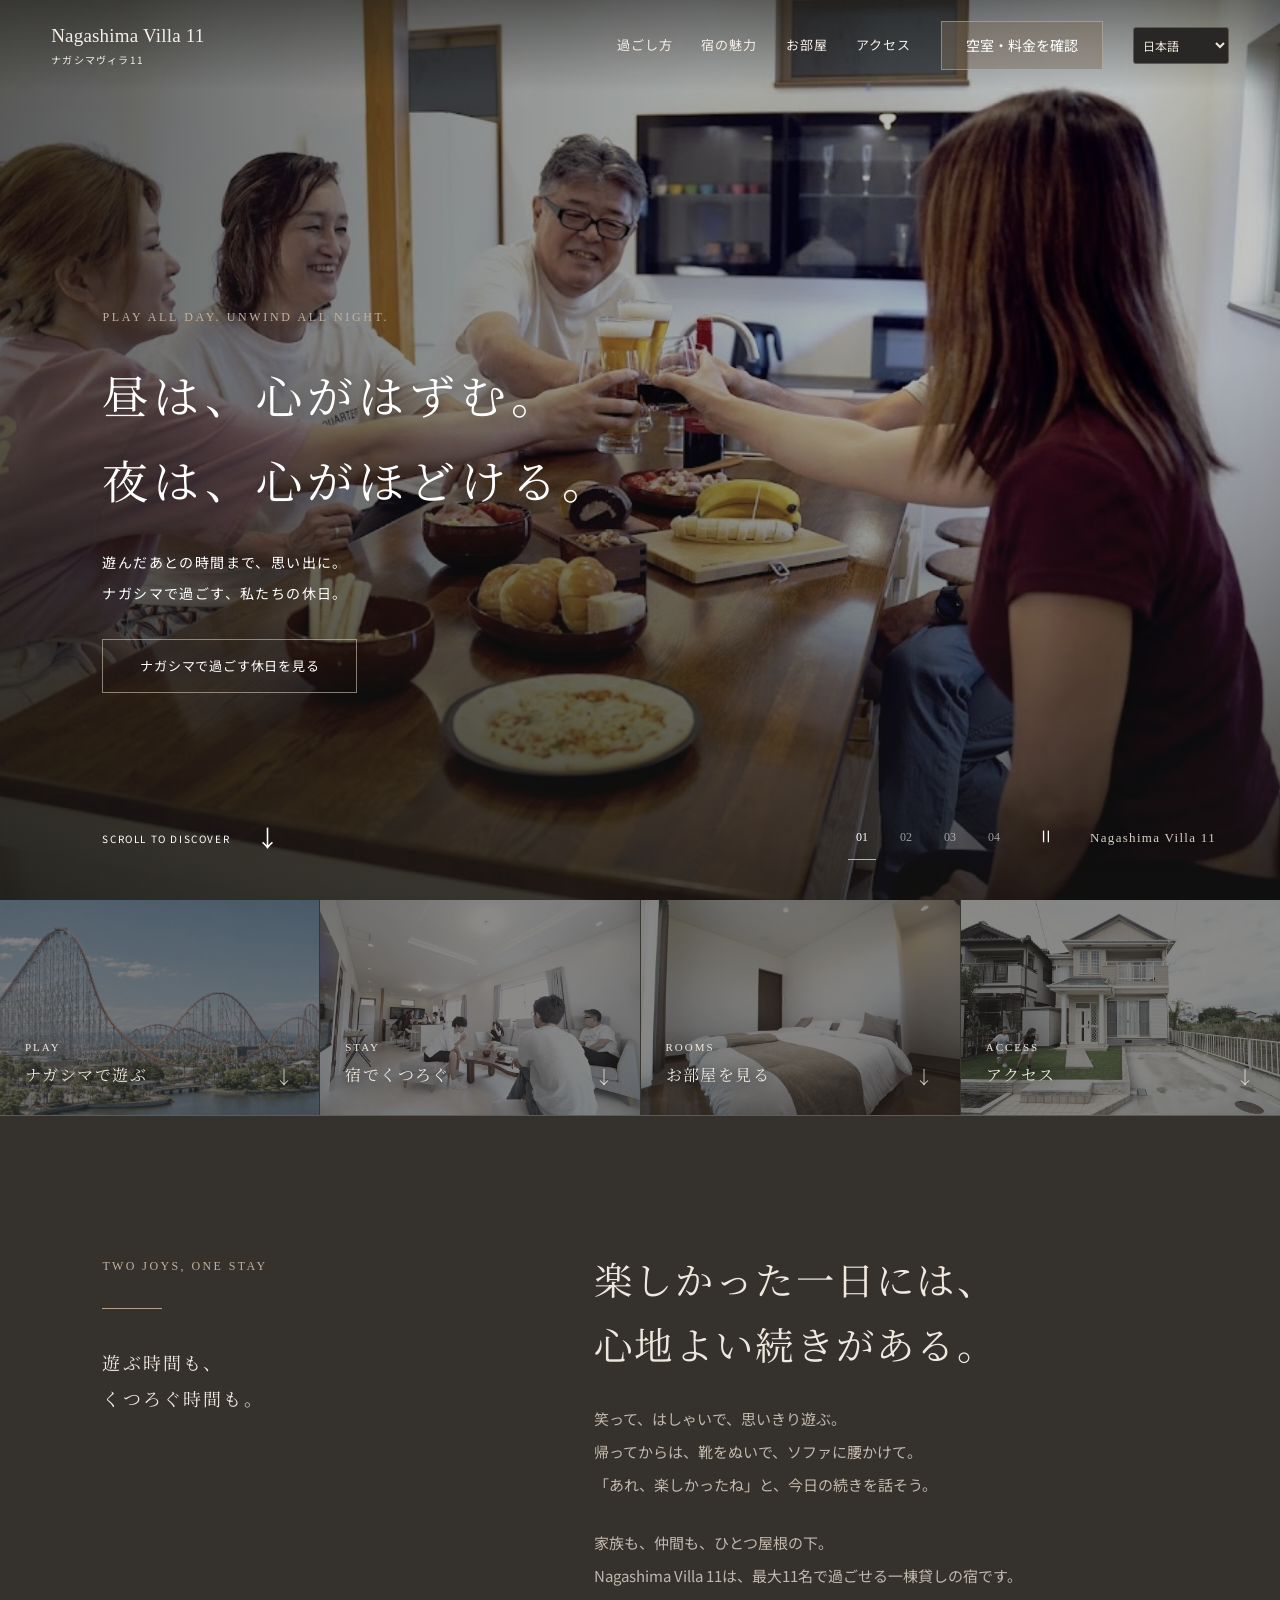
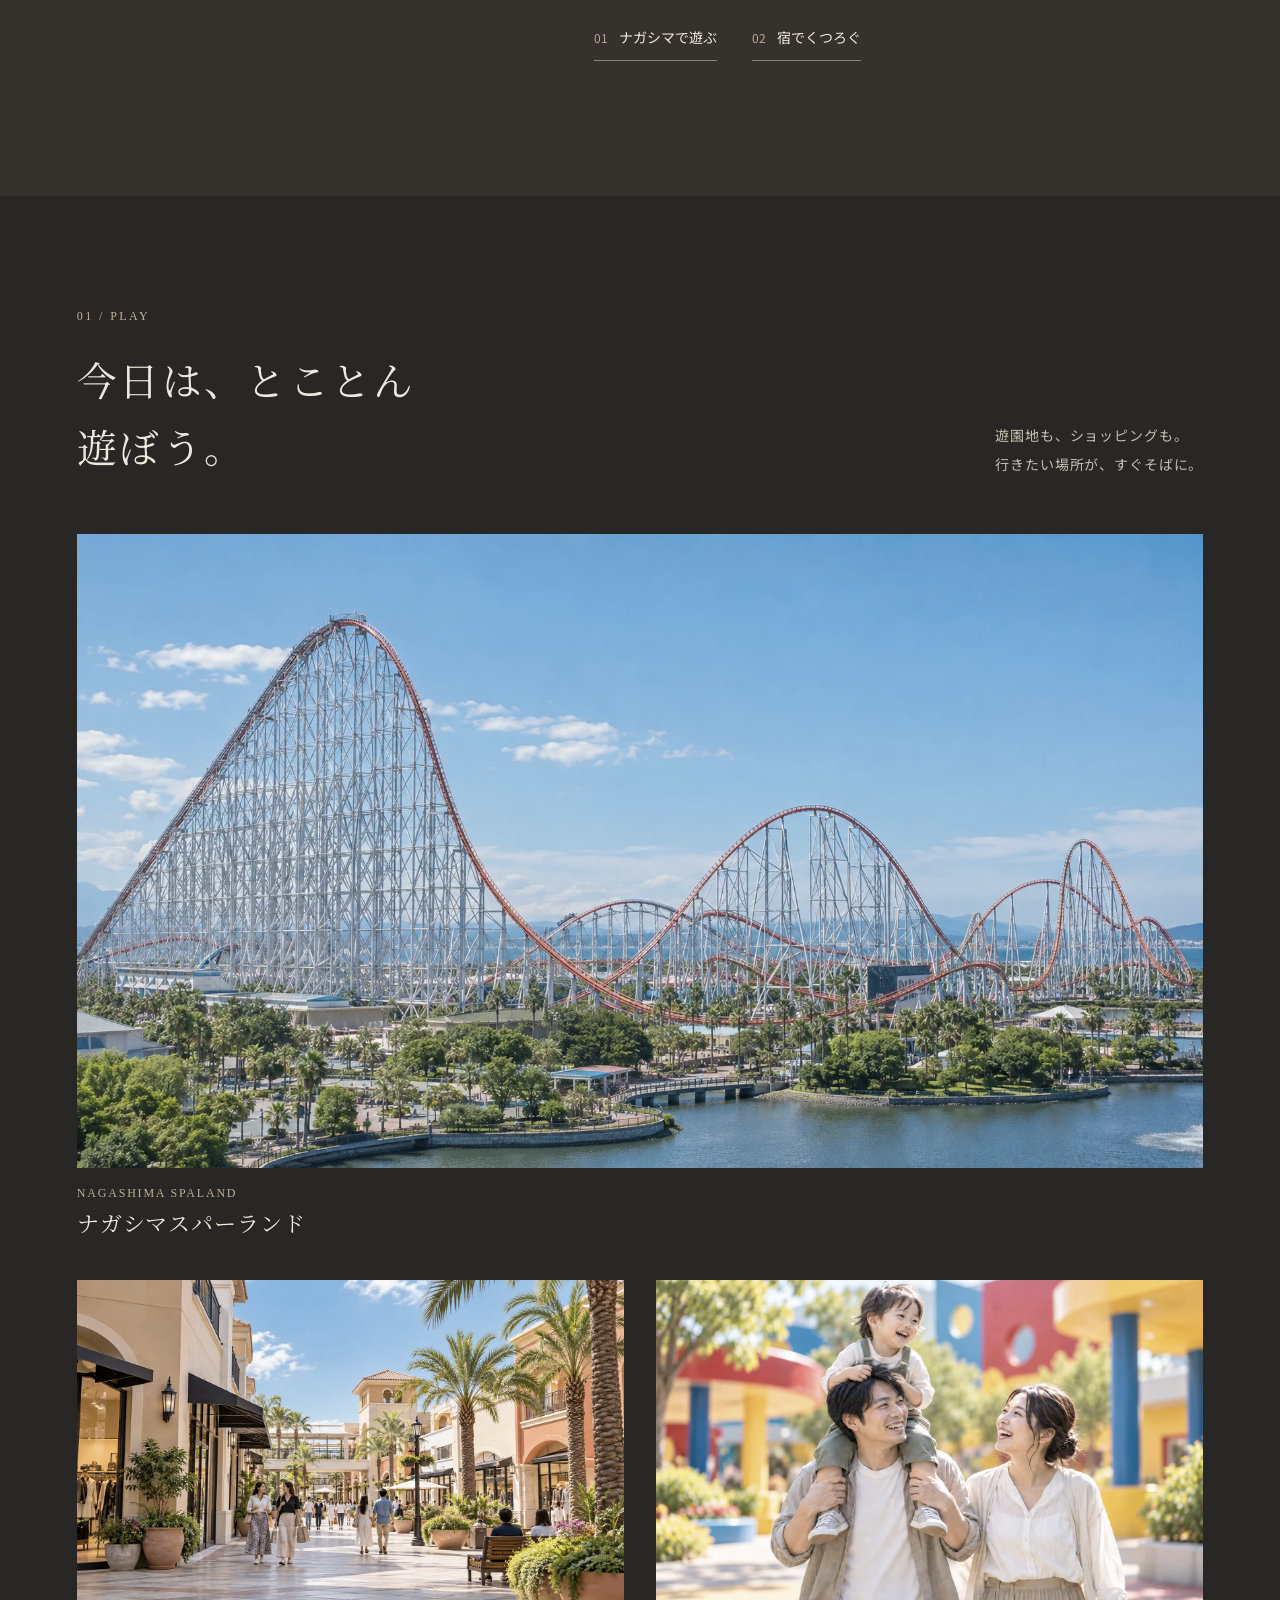
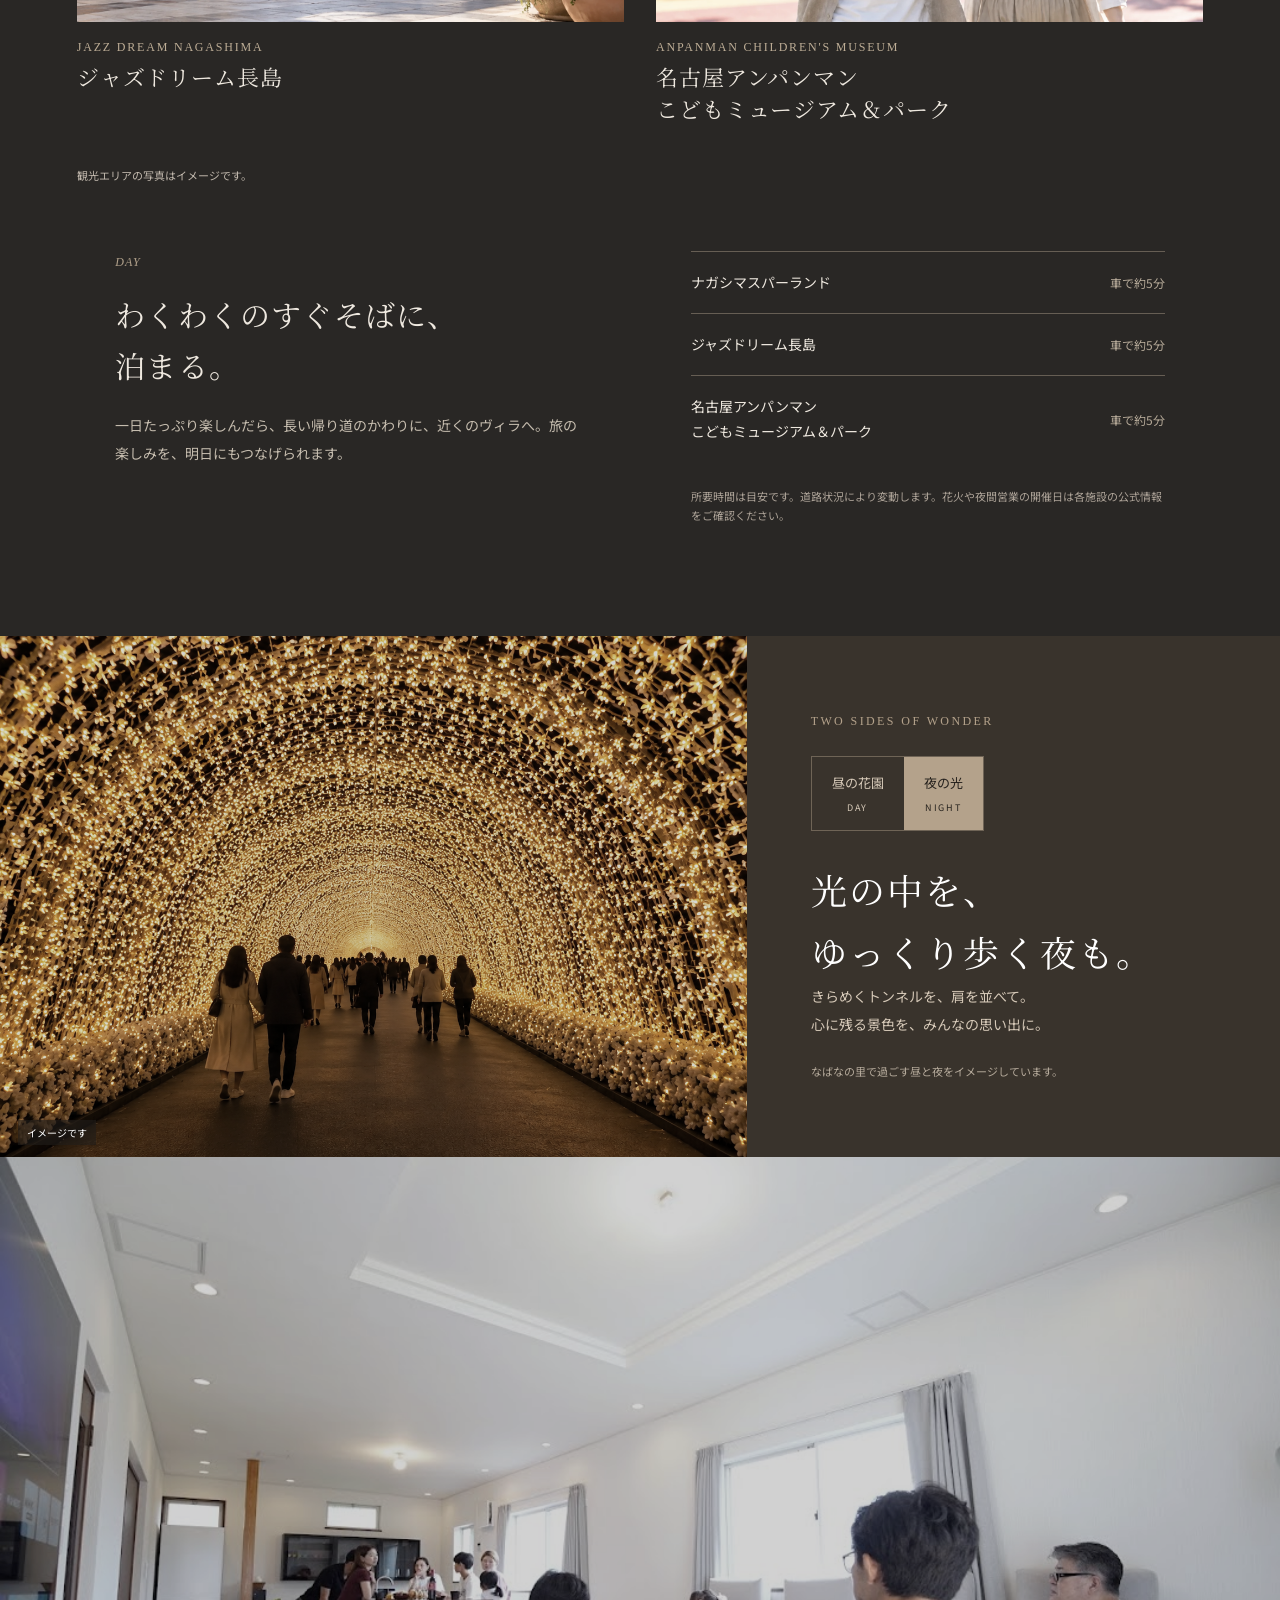
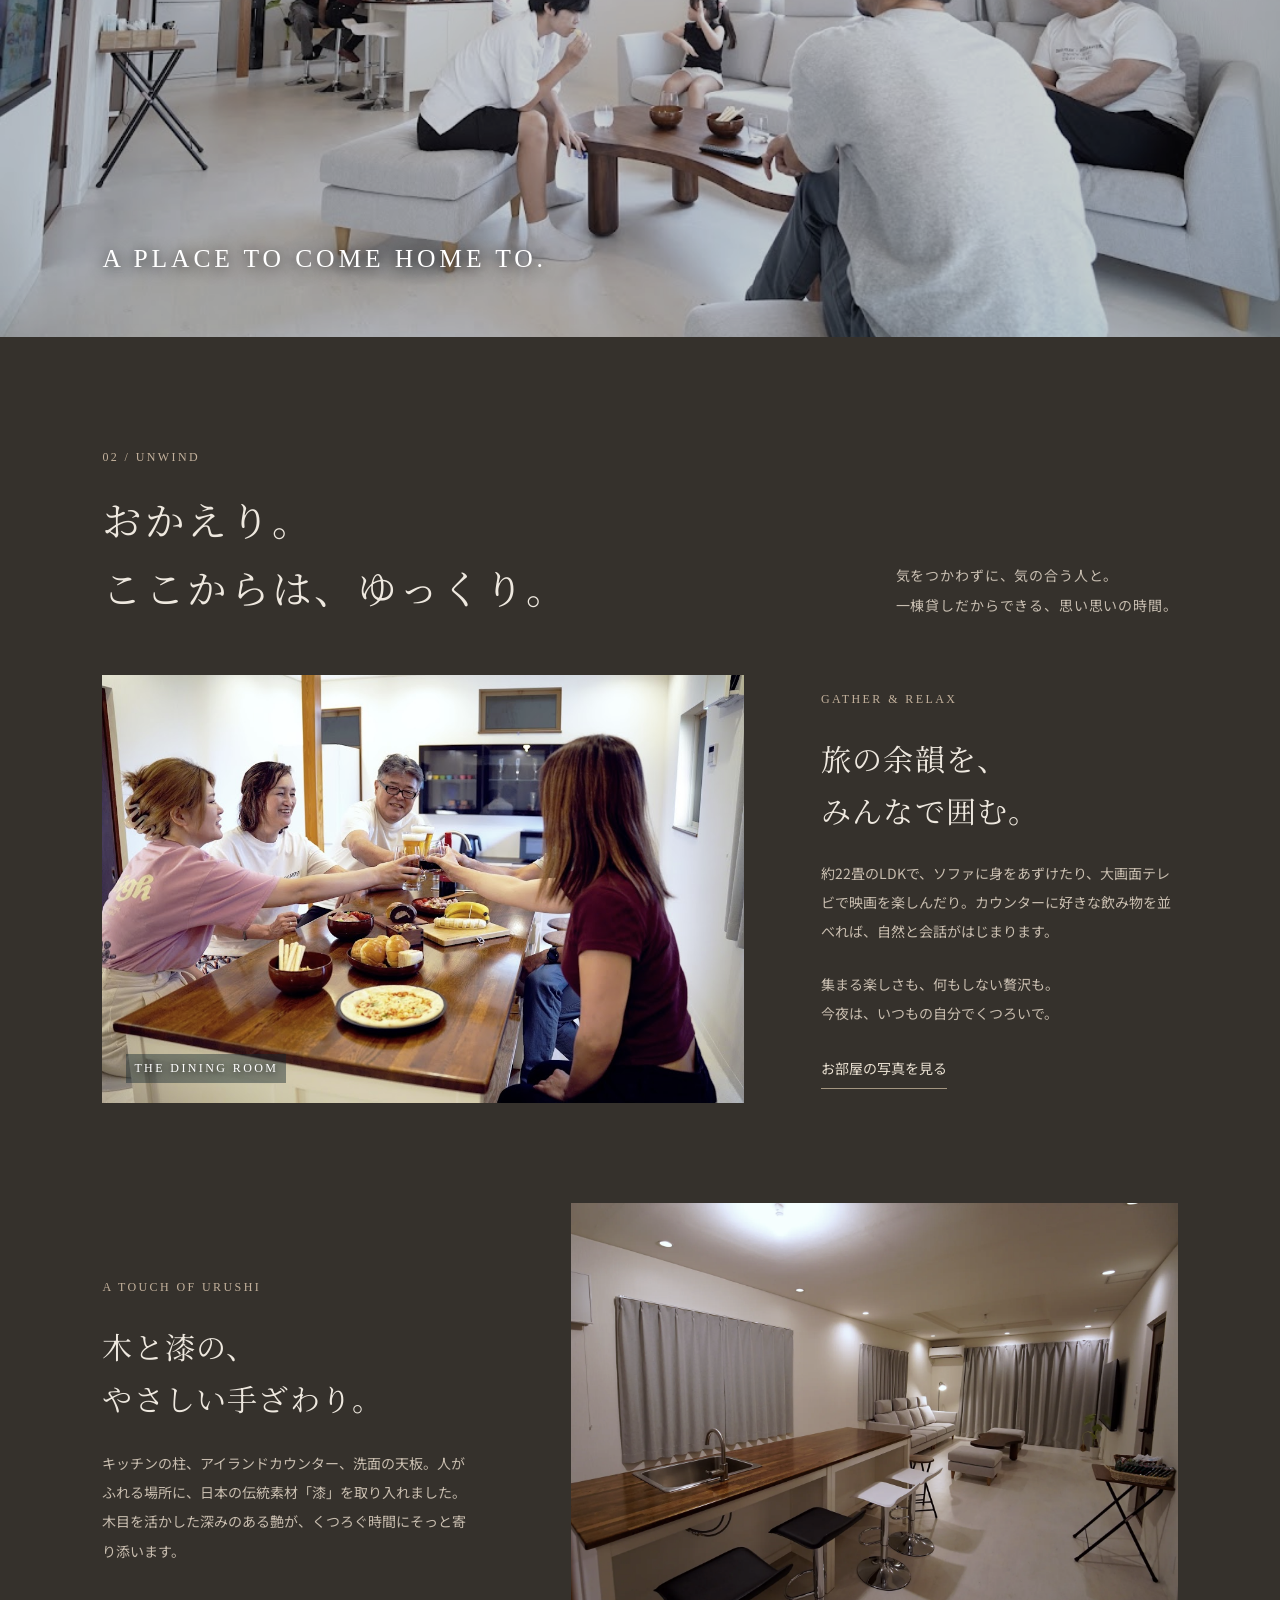
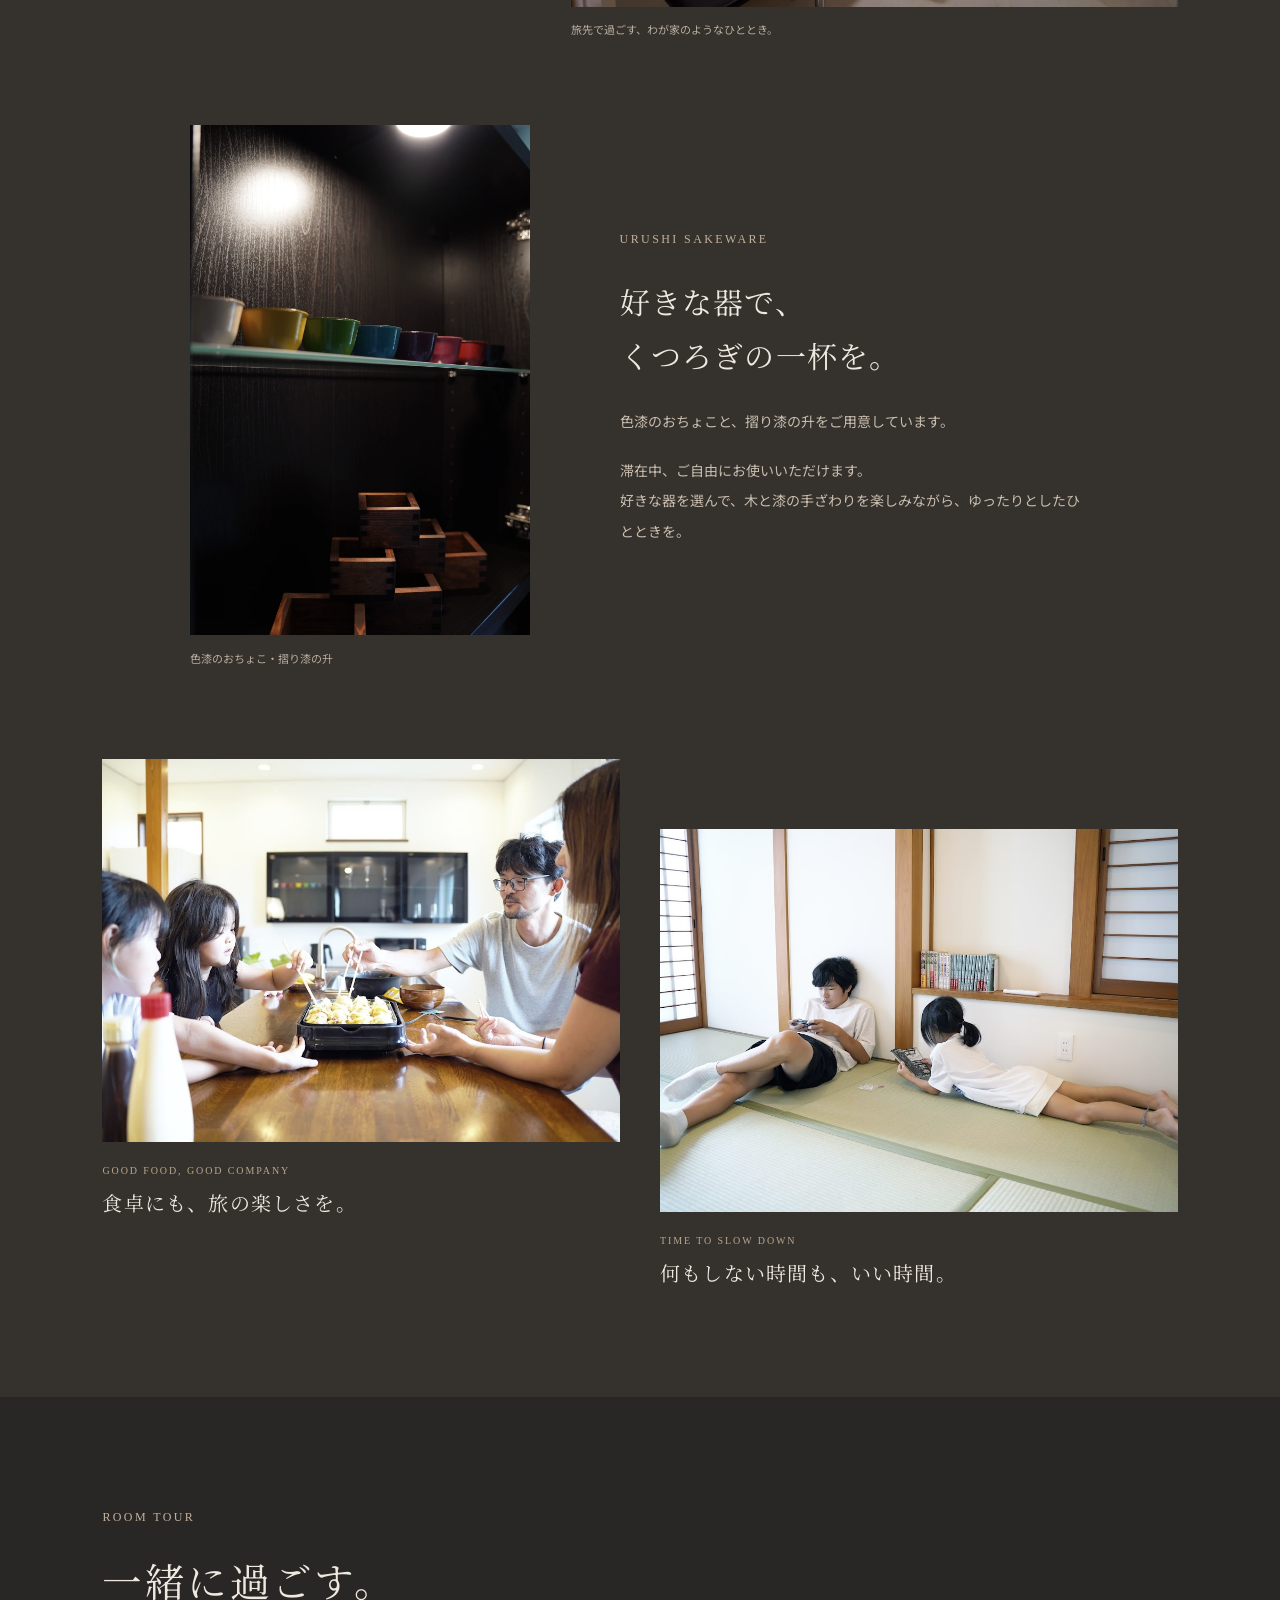
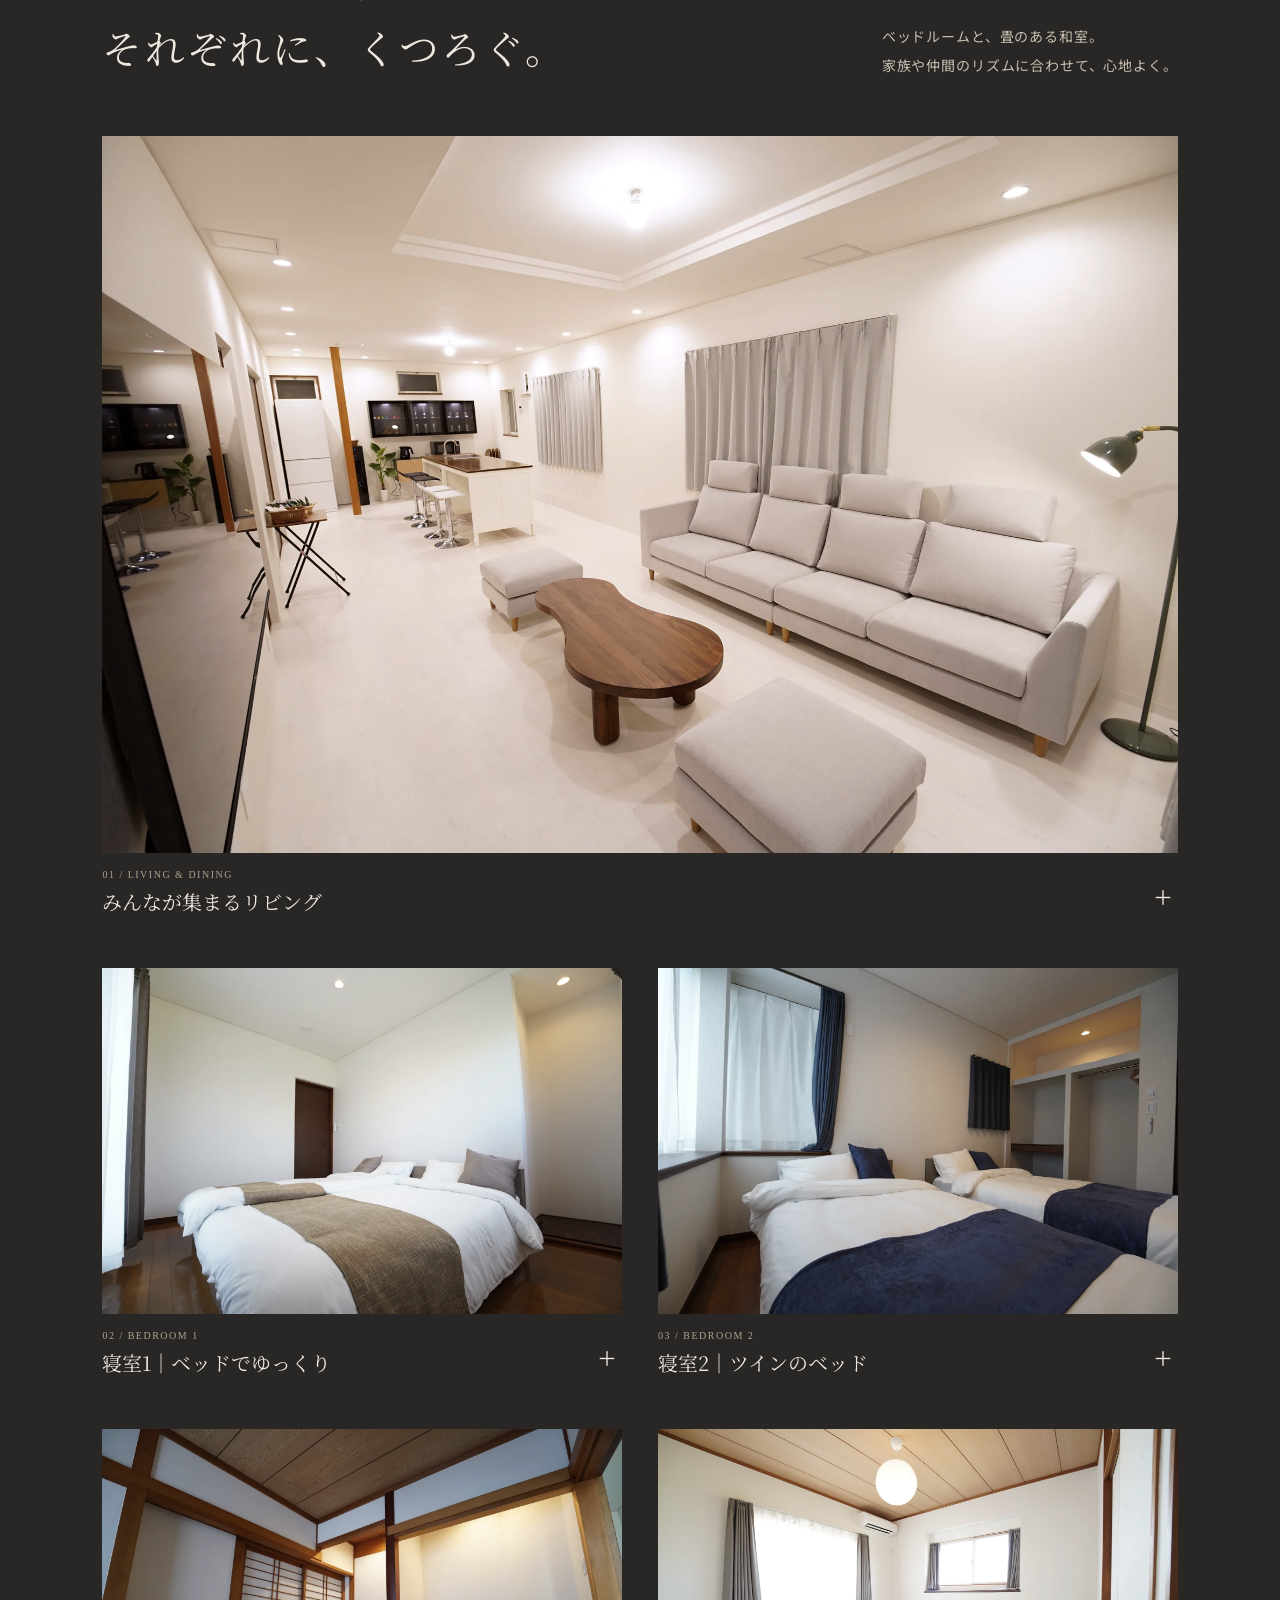
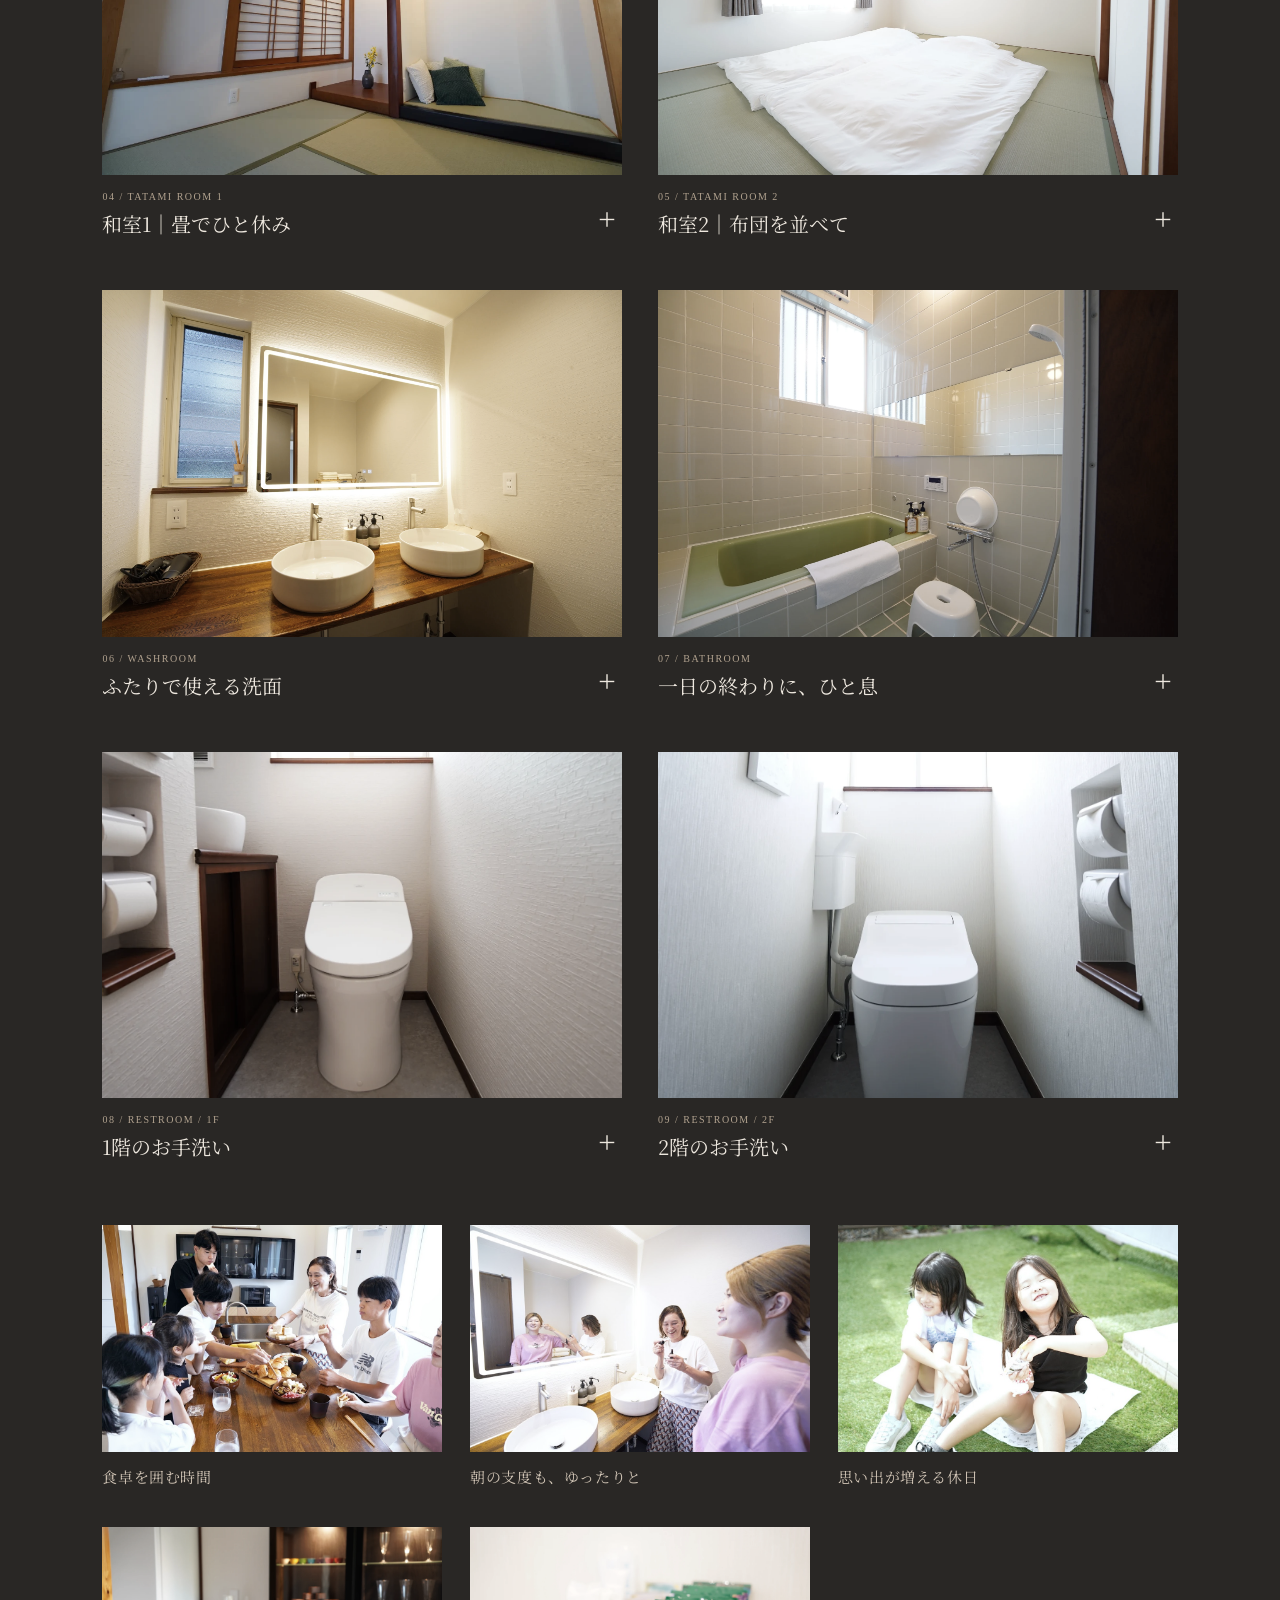
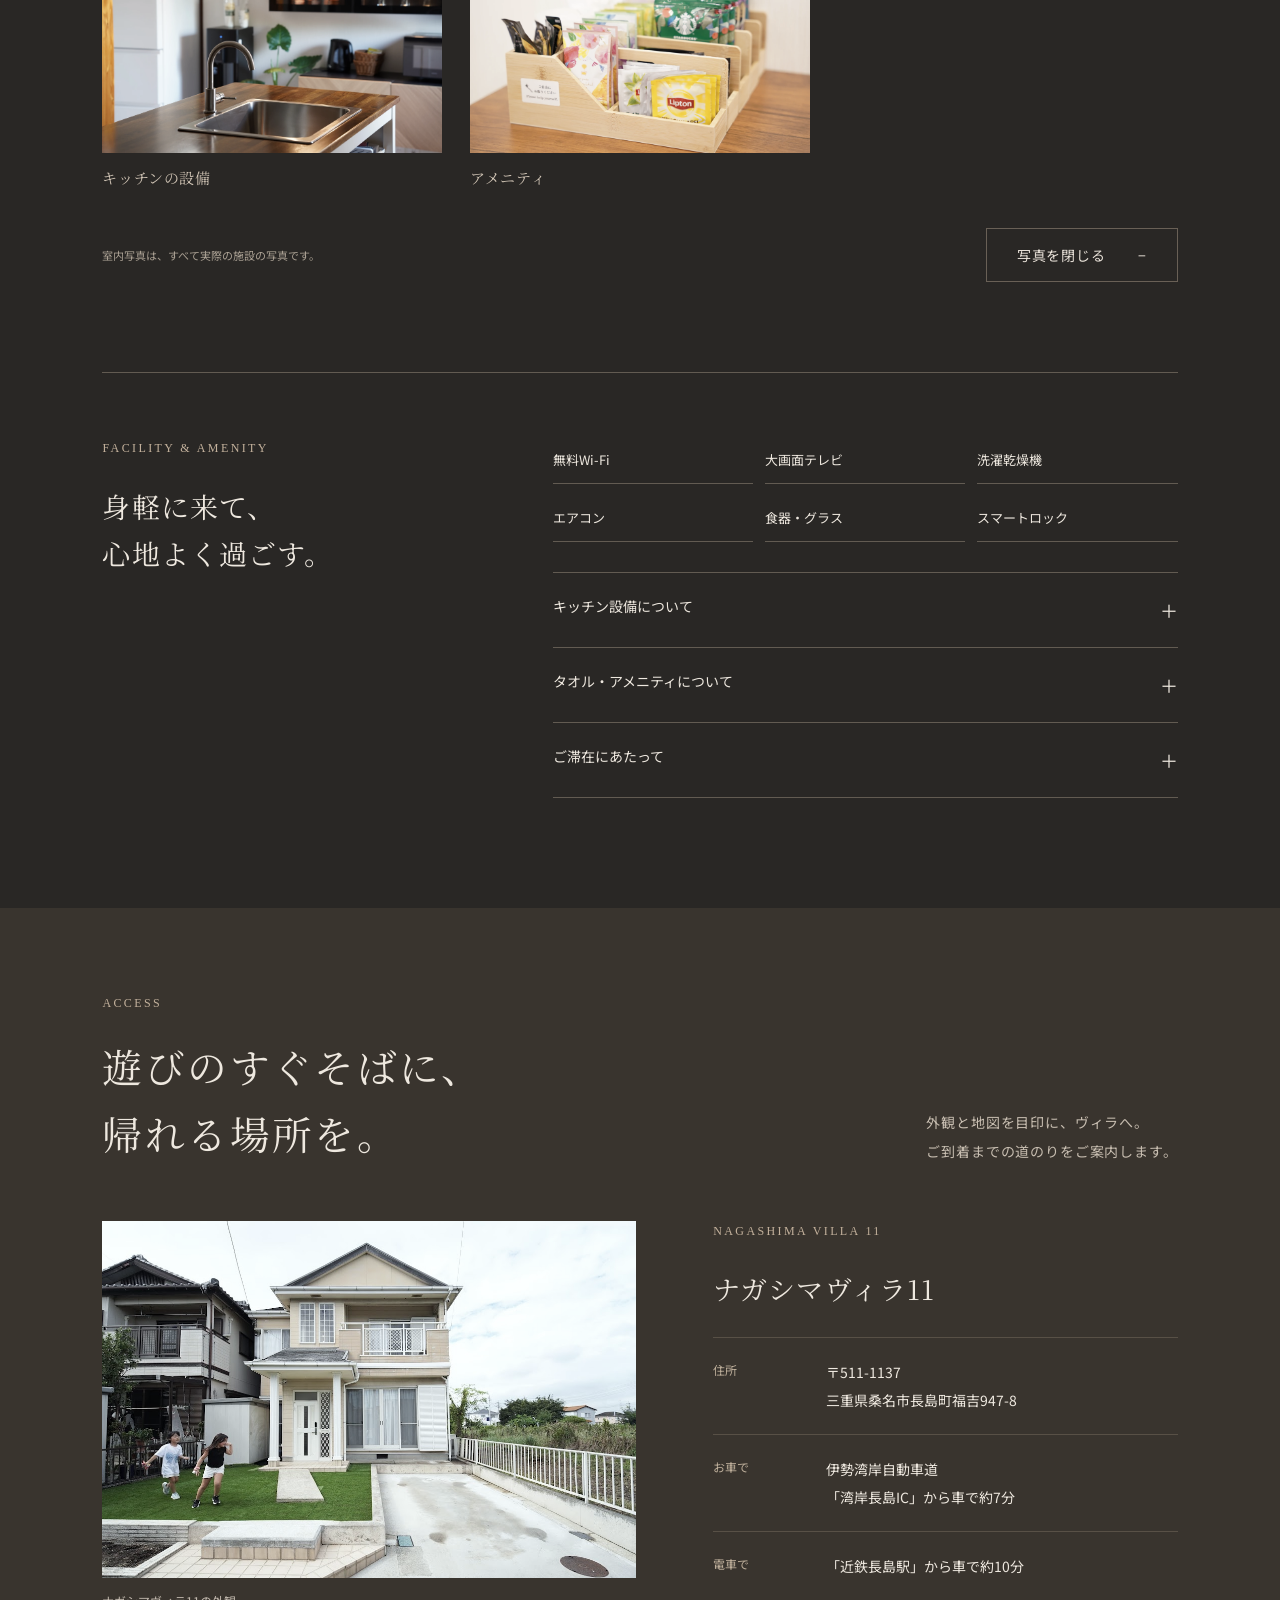
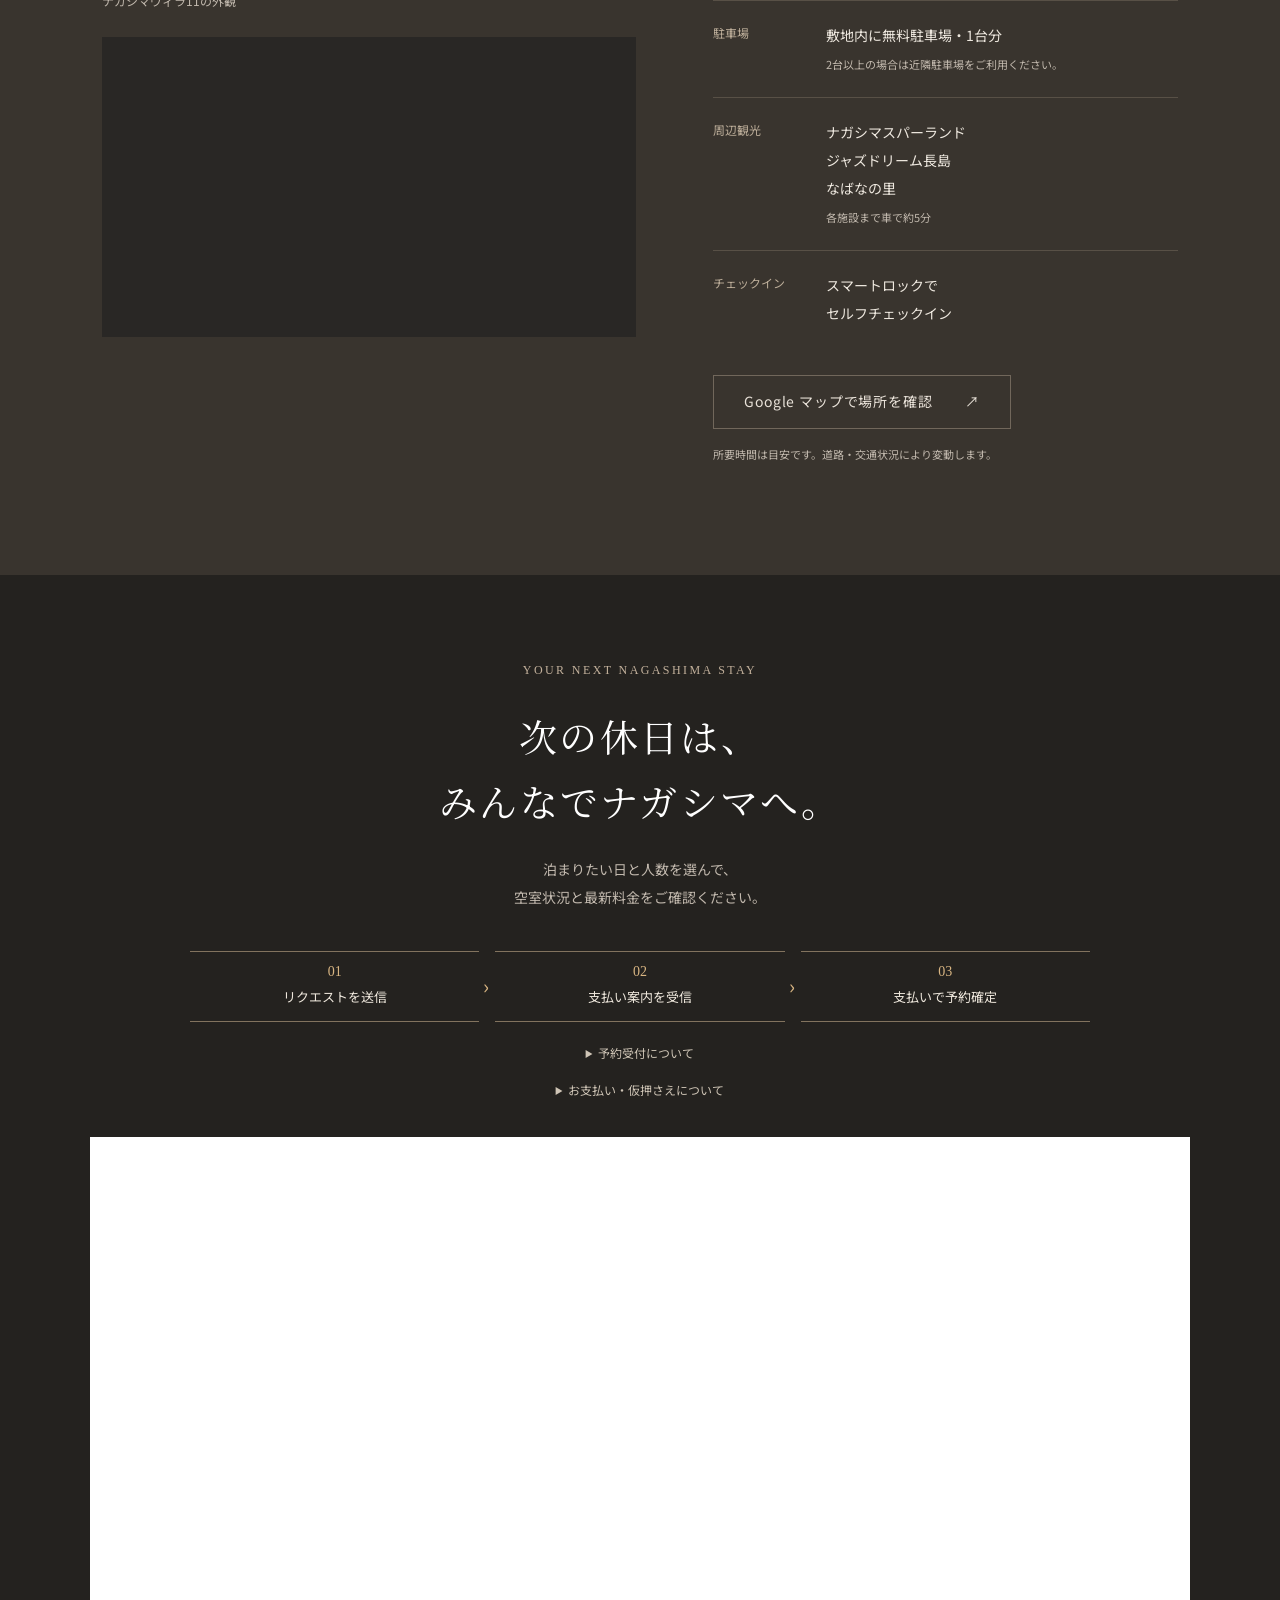
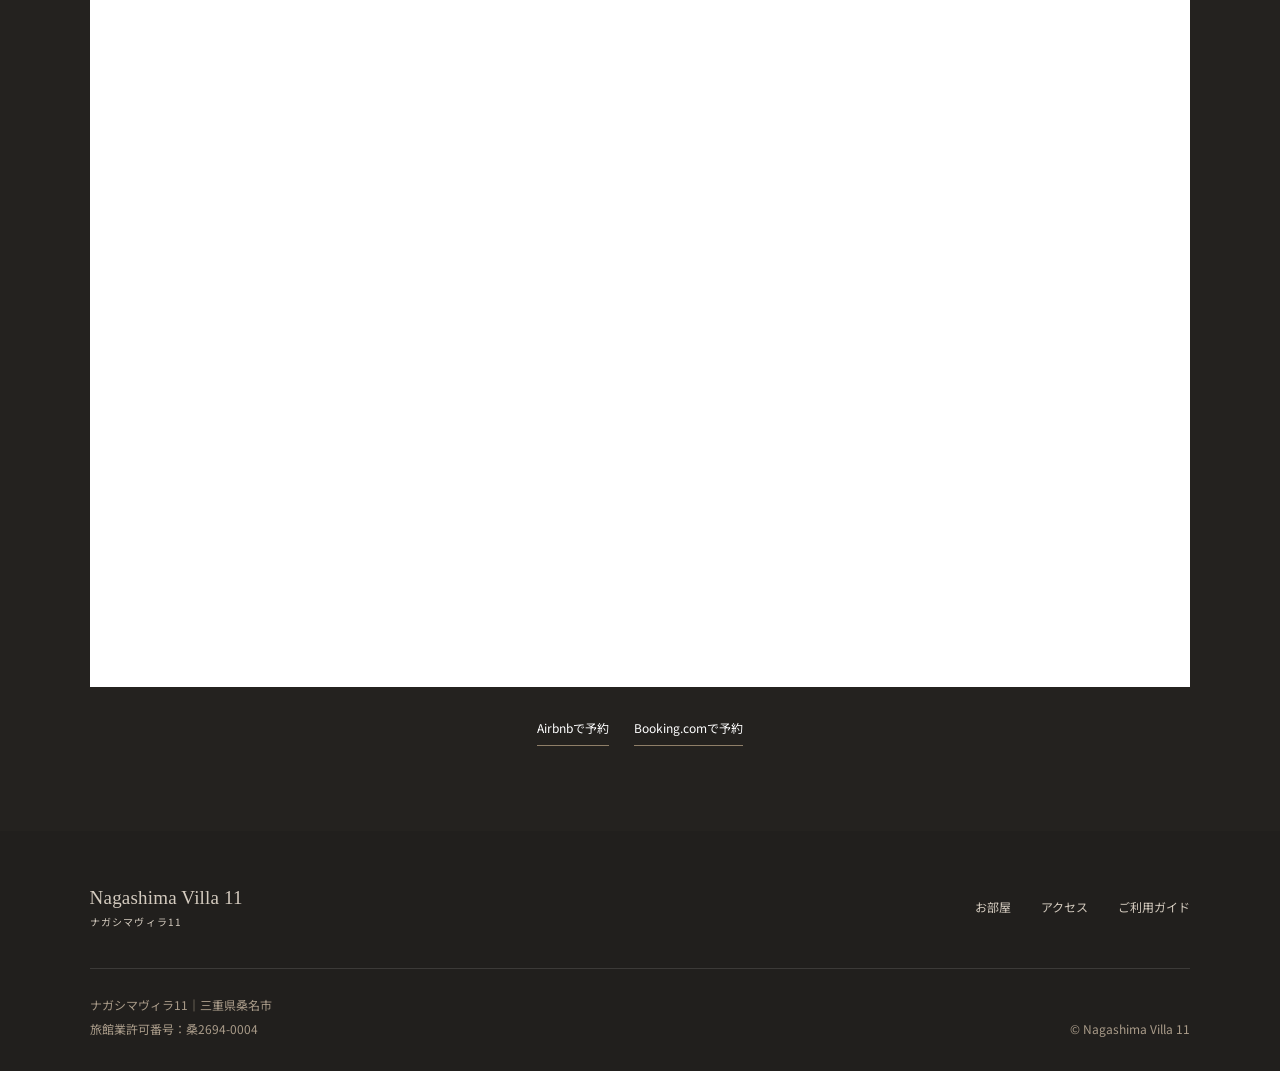
==== commit 586f067e: "予約受付の説明を左揃えの箇条書きに統一" ====
--- a/index.html
+++ b/index.html
@@ -56,10 +56,7 @@
 <section id="access" class="access-section arrival-section section-pad"><div class="section-head"><div><p class="eyebrow">ACCESS</p><h2>遊びのすぐそばに、<br>帰れる場所を。</h2></div><p>外観と地図を目印に、ヴィラへ。<br>ご到着までの道のりをご案内します。</p></div><div class="arrival-layout"><div class="arrival-visual"><figure><img src="Images/villa-exterior.jpg" alt="ナガシマヴィラ11の外観。ご到着時の目印にご確認ください" width="1080" height="720" loading="lazy"><figcaption>ナガシマヴィラ11の外観</figcaption></figure><iframe id="villa-map" title="ナガシマヴィラ11の所在地" src="https://www.google.com/maps?q=%E4%B8%89%E9%87%8D%E7%9C%8C%E6%A1%91%E5%90%8D%E5%B8%82%E9%95%B7%E5%B3%B6%E7%94%BA%E7%A6%8F%E5%90%89947-8%20%E3%83%8A%E3%82%AC%E3%82%B7%E3%83%9E%E3%83%B4%E3%82%A3%E3%83%A911&amp;output=embed" loading="lazy" referrerpolicy="no-referrer-when-downgrade"></iframe></div><div class="arrival-details"><p class="eyebrow">NAGASHIMA VILLA 11</p><h3>ナガシマヴィラ11</h3><dl><div class="arrival-address"><dt>住所</dt><dd id="villa-address">〒511-1137<br>三重県桑名市長島町福吉947-8</dd></div><div><dt>お車で</dt><dd>伊勢湾岸自動車道<br><strong>「湾岸長島IC」から車で約7分</strong></dd></div><div><dt>電車で</dt><dd><strong>「近鉄長島駅」から車で約10分</strong></dd></div><div><dt>駐車場</dt><dd>敷地内に無料駐車場・1台分<br><small>2台以上の場合は近隣駐車場をご利用ください。</small></dd></div><div><dt>周辺観光</dt><dd>ナガシマスパーランド<br>ジャズドリーム長島<br>なばなの里<br><small>各施設まで車で約5分</small></dd></div><div><dt>チェックイン</dt><dd>スマートロックで<br>セルフチェックイン</dd></div></dl><a id="villa-map-link" class="button button-dark-outline" href="https://www.google.com/maps/search/?api=1&amp;query=%E4%B8%89%E9%87%8D%E7%9C%8C%E6%A1%91%E5%90%8D%E5%B8%82%E9%95%B7%E5%B3%B6%E7%94%BA%E7%A6%8F%E5%90%89947-8%20%E3%83%8A%E3%82%AC%E3%82%B7%E3%83%9E%E3%83%B4%E3%82%A3%E3%83%A911" target="_blank" rel="noopener">Google マップで場所を確認 <span aria-hidden="true">↗</span></a><p class="note">所要時間は目安です。道路・交通状況により変動します。</p></div></div></section>
 <section id="reservation" class="reservation reservation-inline section-pad"><div class="reservation-intro"><p class="eyebrow">YOUR NEXT NAGASHIMA STAY</p><h2>次の休日は、<br>みんなでナガシマへ。</h2><p>泊まりたい日と人数を選んで、<br>空室状況と最新料金をご確認ください。</p></div><div class="booking-guide" aria-label="公式予約のご案内">
   <ol class="booking-steps" aria-label="予約確定までの流れ"><li>リクエストを送信</li><li>支払い案内を受信</li><li>支払いで予約確定</li></ol>
-  <details class="booking-flow"><summary>予約受付について</summary><div class="booking-summary">
-    <p><strong>通常1時間以内に返信</strong><small>21:00以降は翌日返信の場合があります。</small></p>
-    <p><strong>約1年先まで予約受付</strong><small>日程と人数を選んで空室・料金を確認</small></p>
-  </div></details>
+  <details class="booking-flow"><summary>予約受付について</summary><p>・<span>通常1時間以内に返信</span>。<span>21:00以降は翌日返信の場合があります。</span><br>・<span>約1年先まで予約受付</span>。<span>日程と人数を選んで空室・料金を確認</span>。</p></details>
   <details class="booking-flow"><summary>お支払い・仮押さえについて</summary><p>受付可能な場合は、Stripeのお支払いURLをメールでお送りします。お支払い待ちの間は日程を仮押さえし、お支払い完了をもって予約確定となります。</p></details>
   <p class="booking-language-note" hidden>予約フォームは日本語・英語でご利用いただけます。</p>
 </div><div class="booking-embed"><iframe id="nv11-booking"
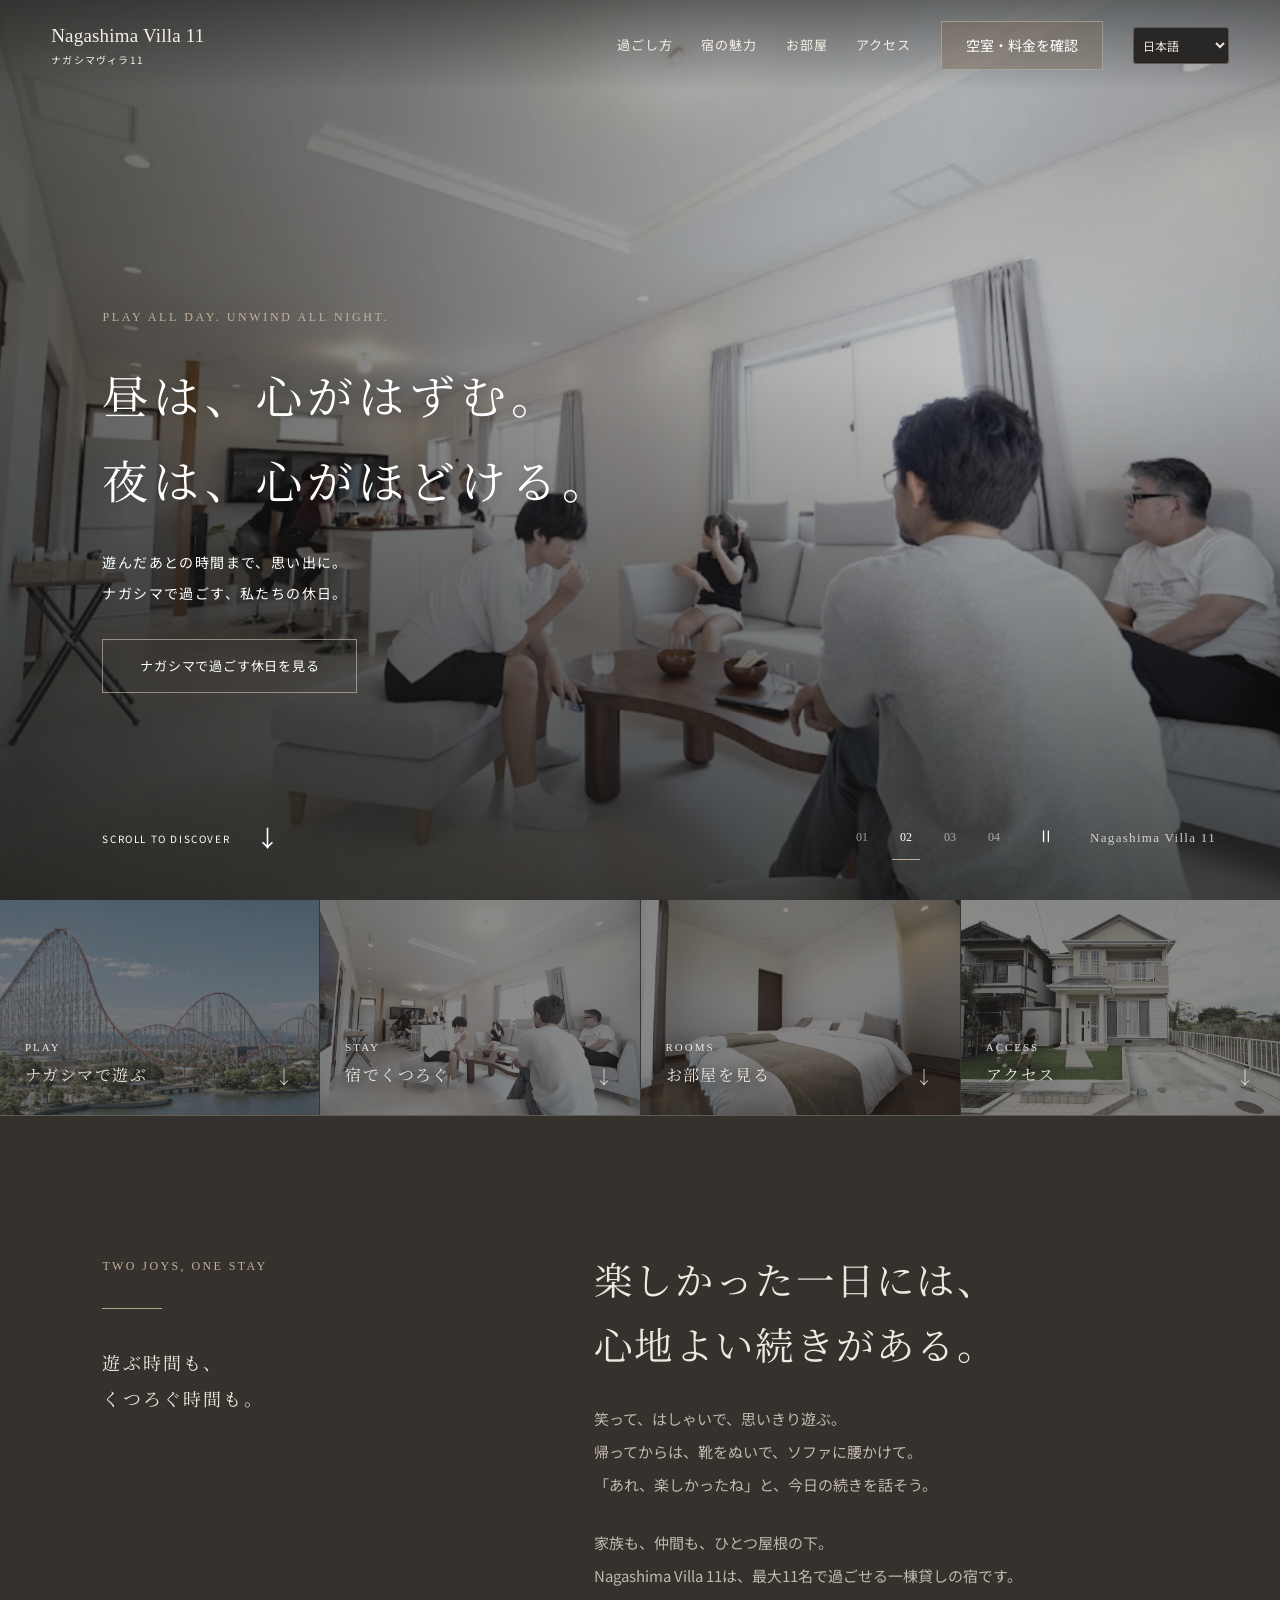
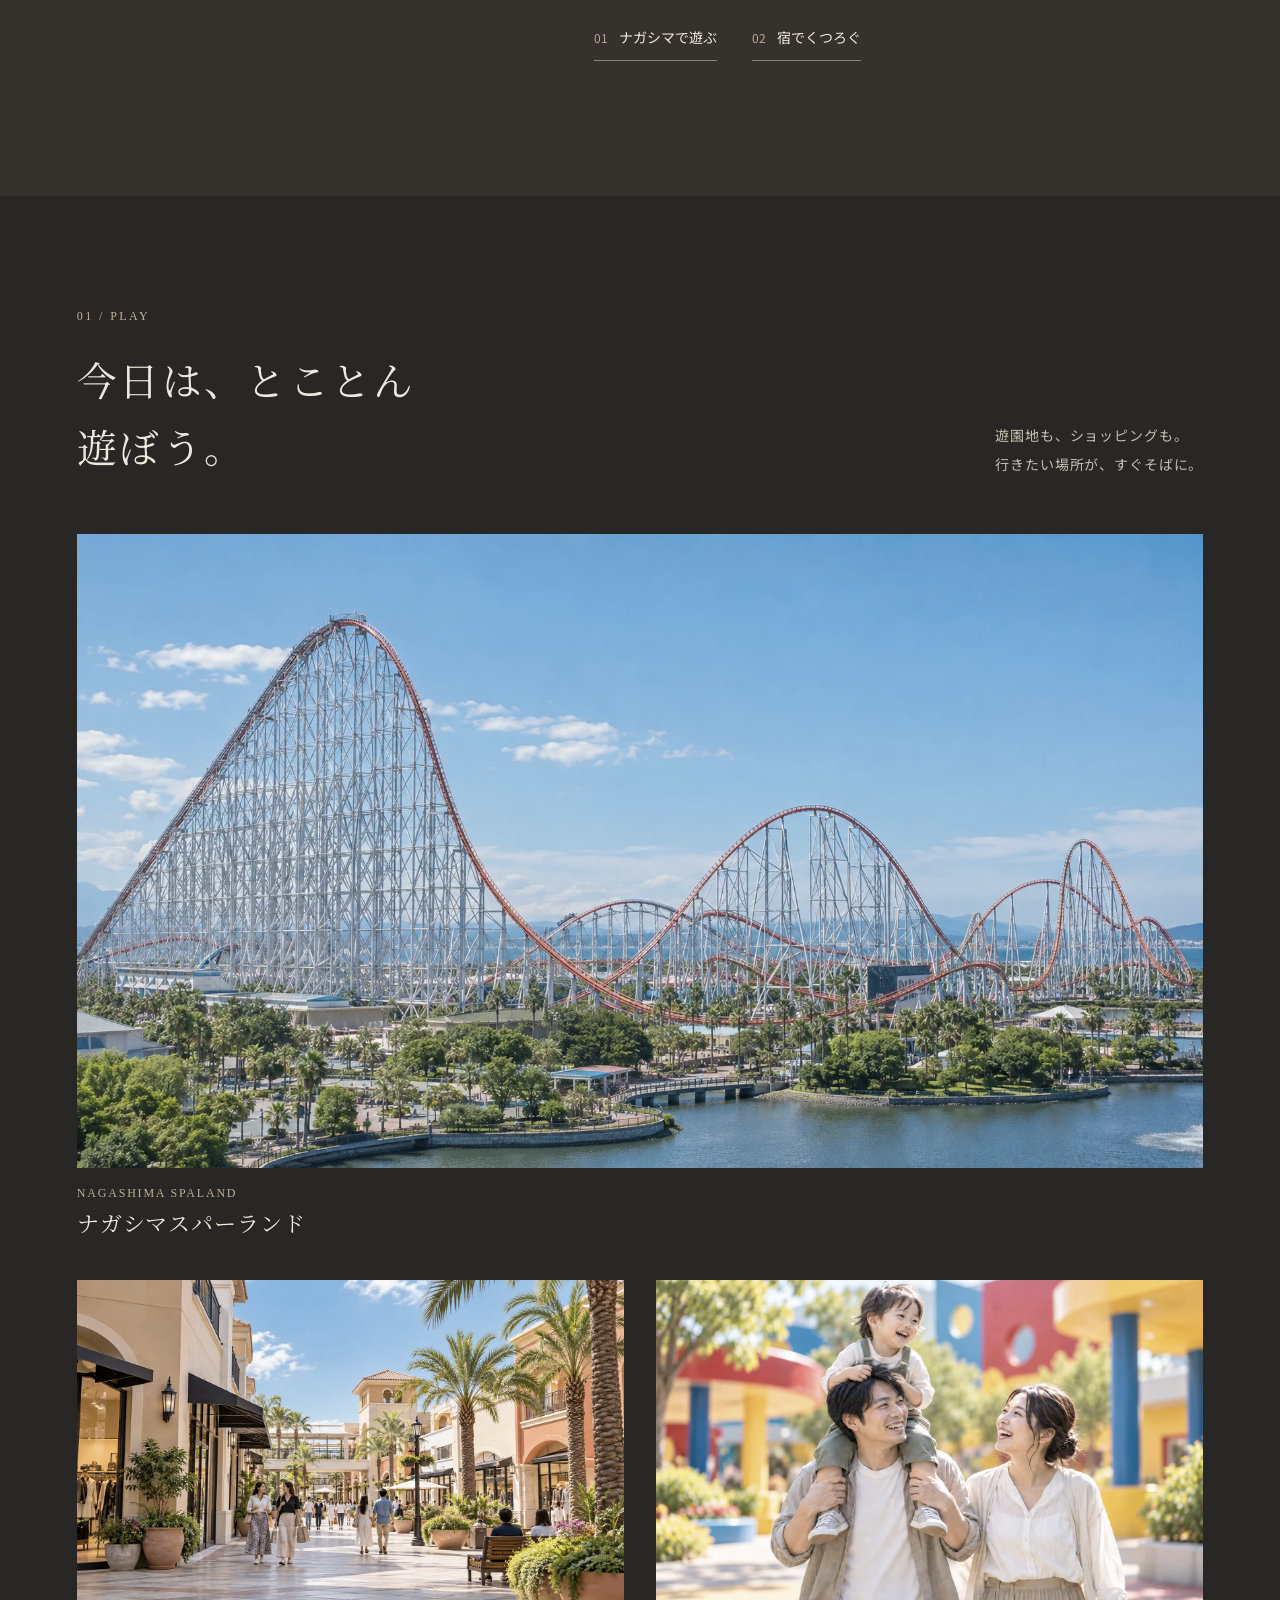
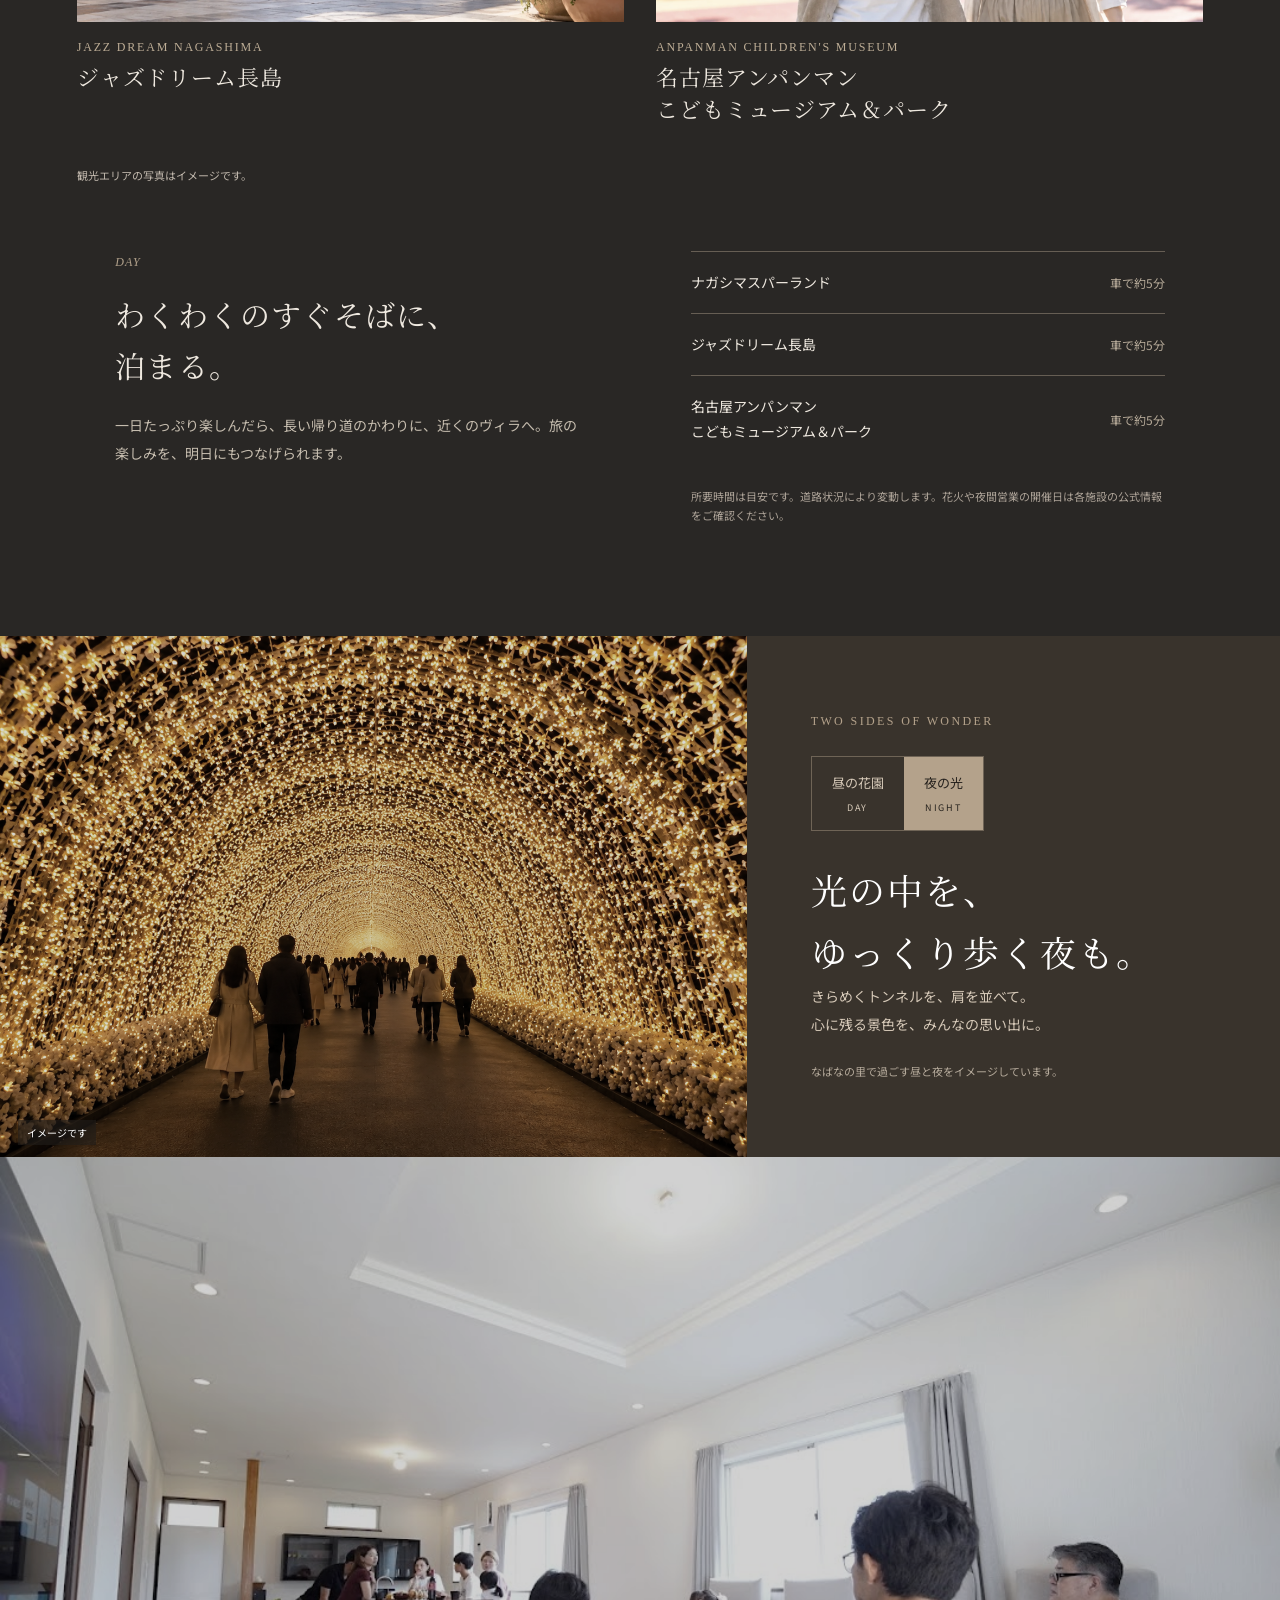
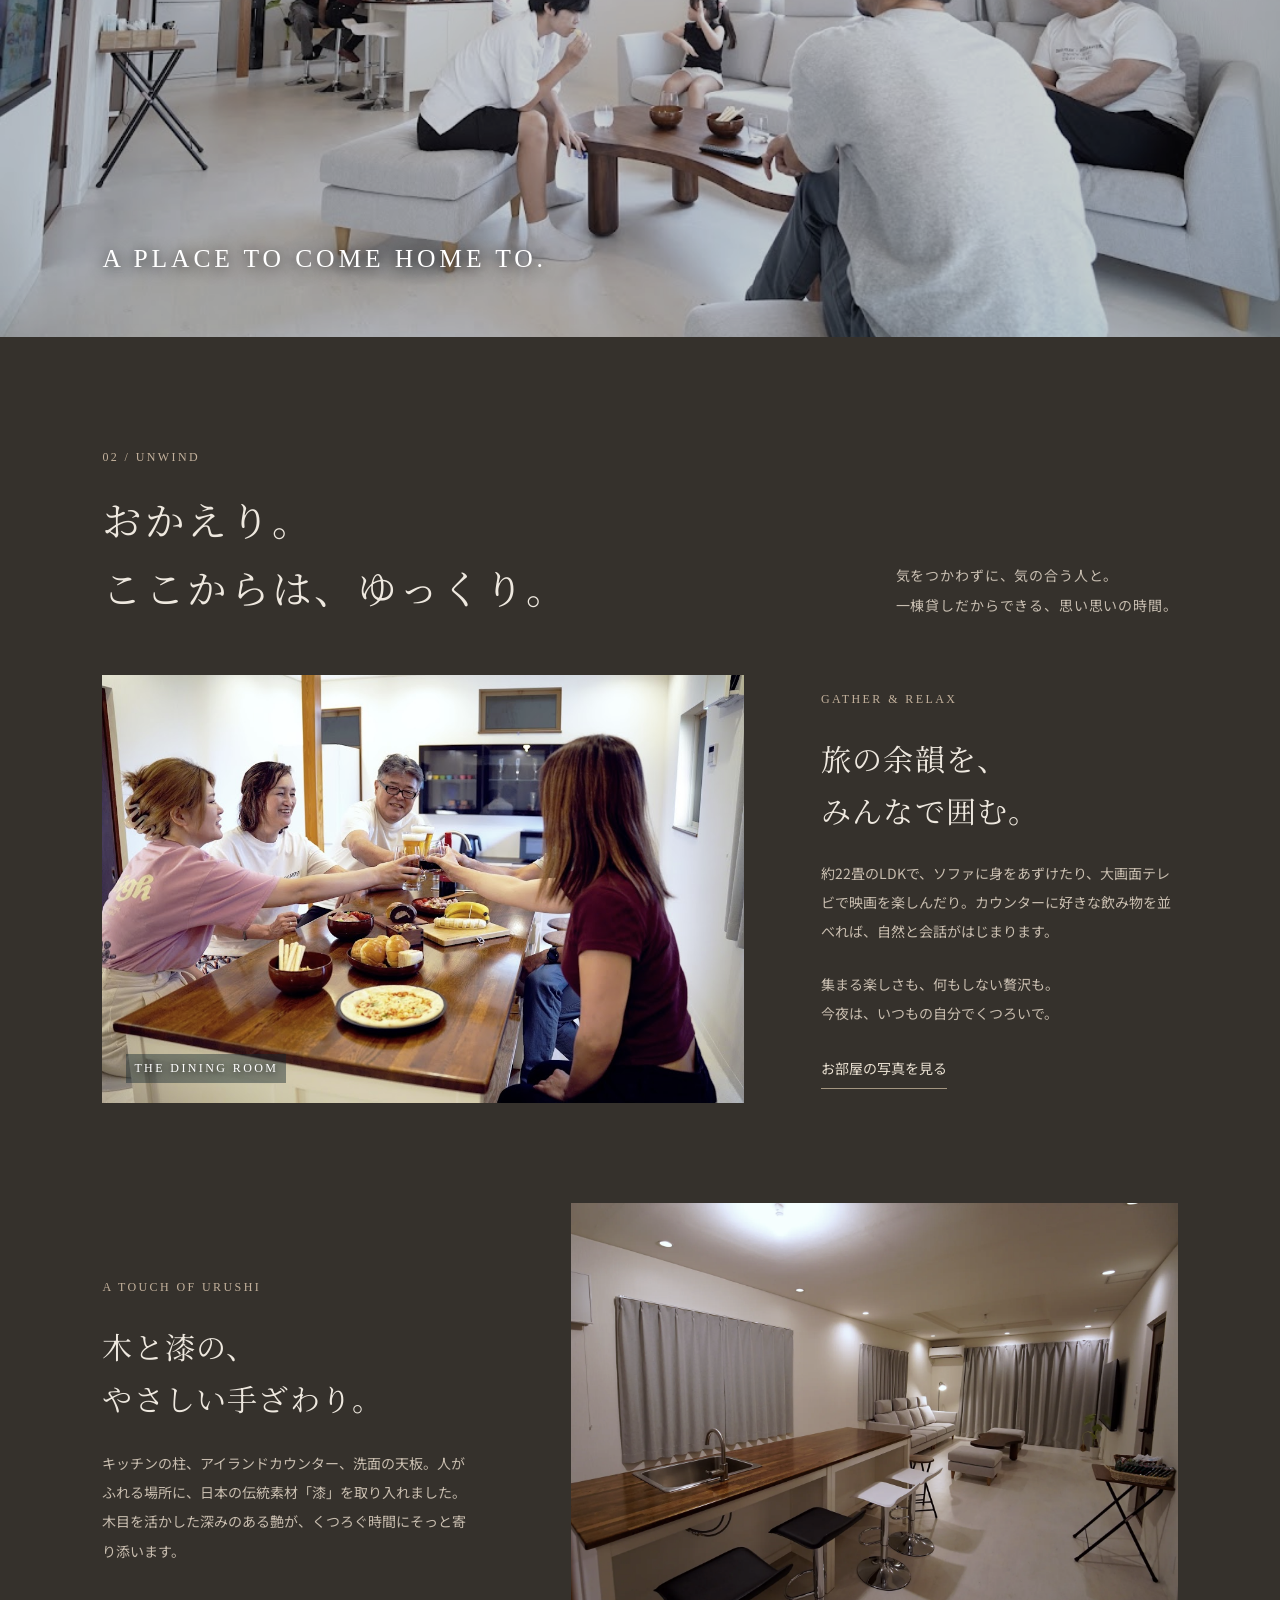
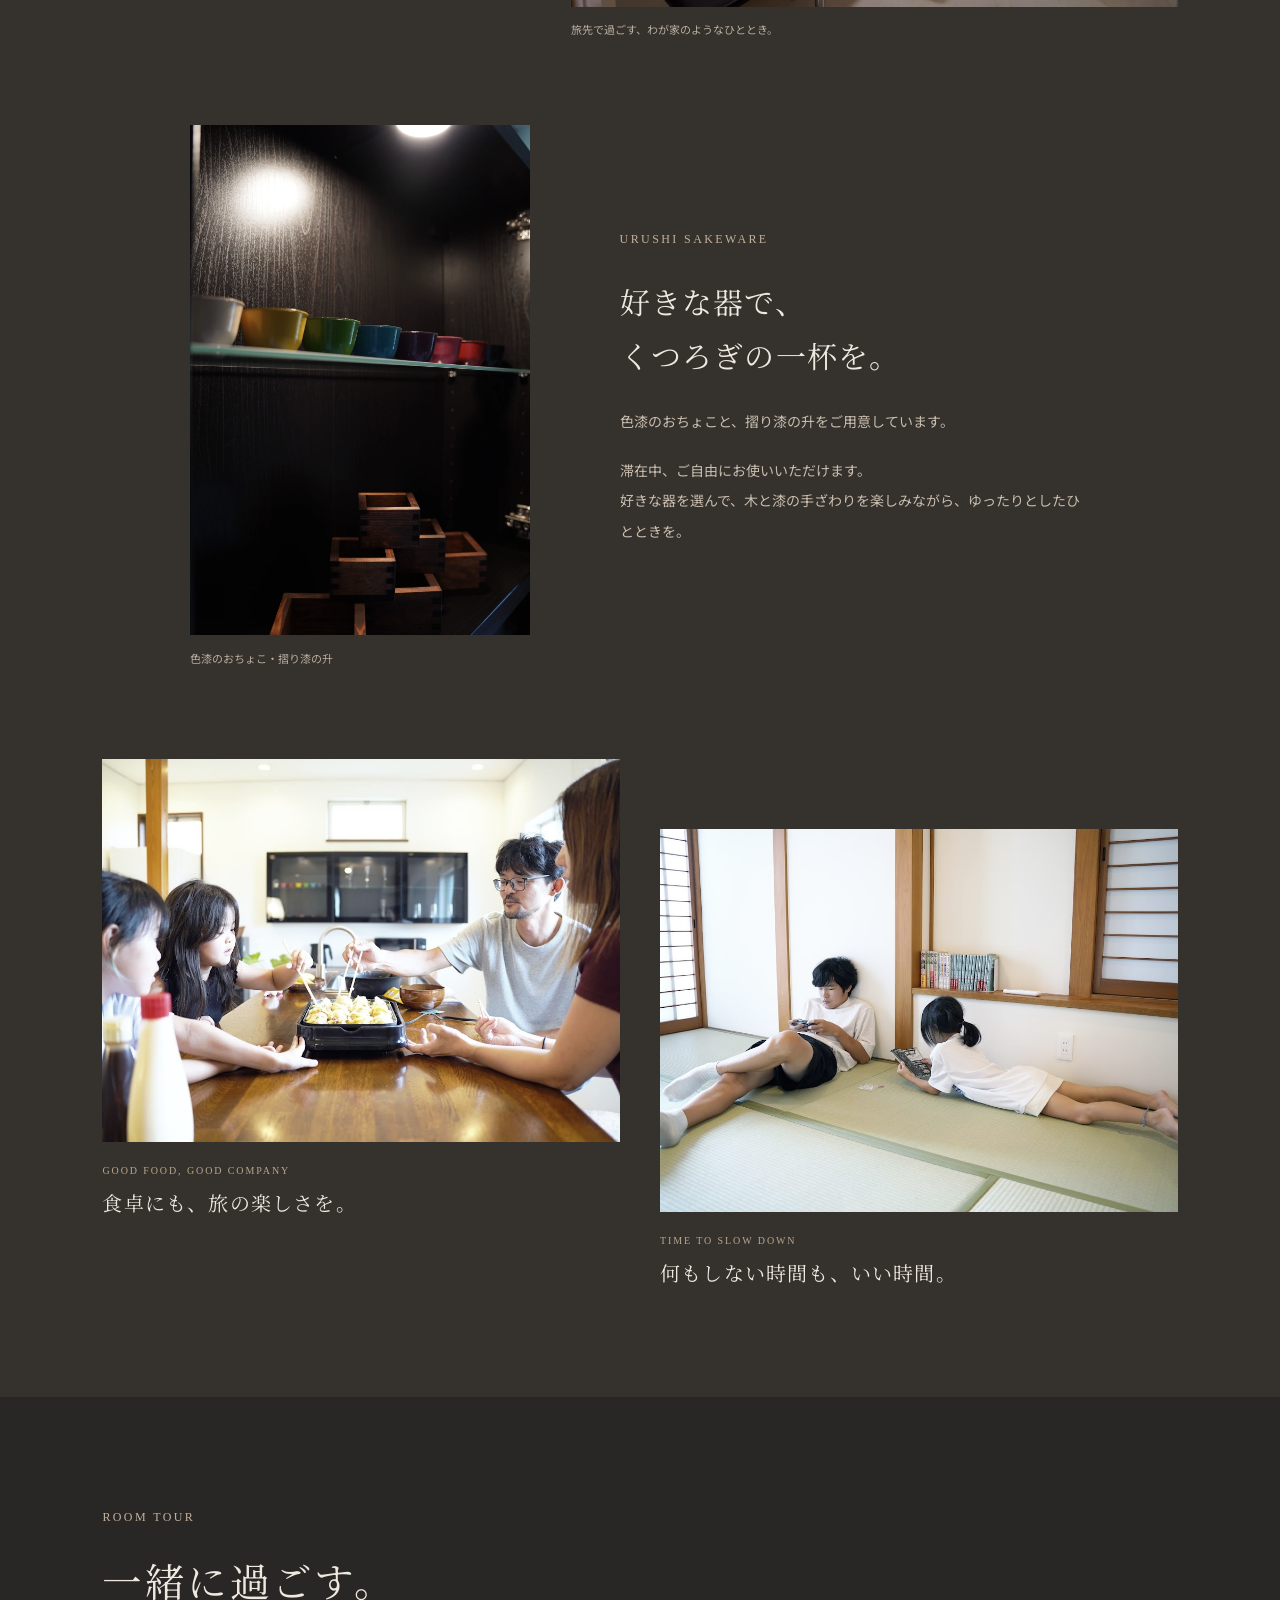
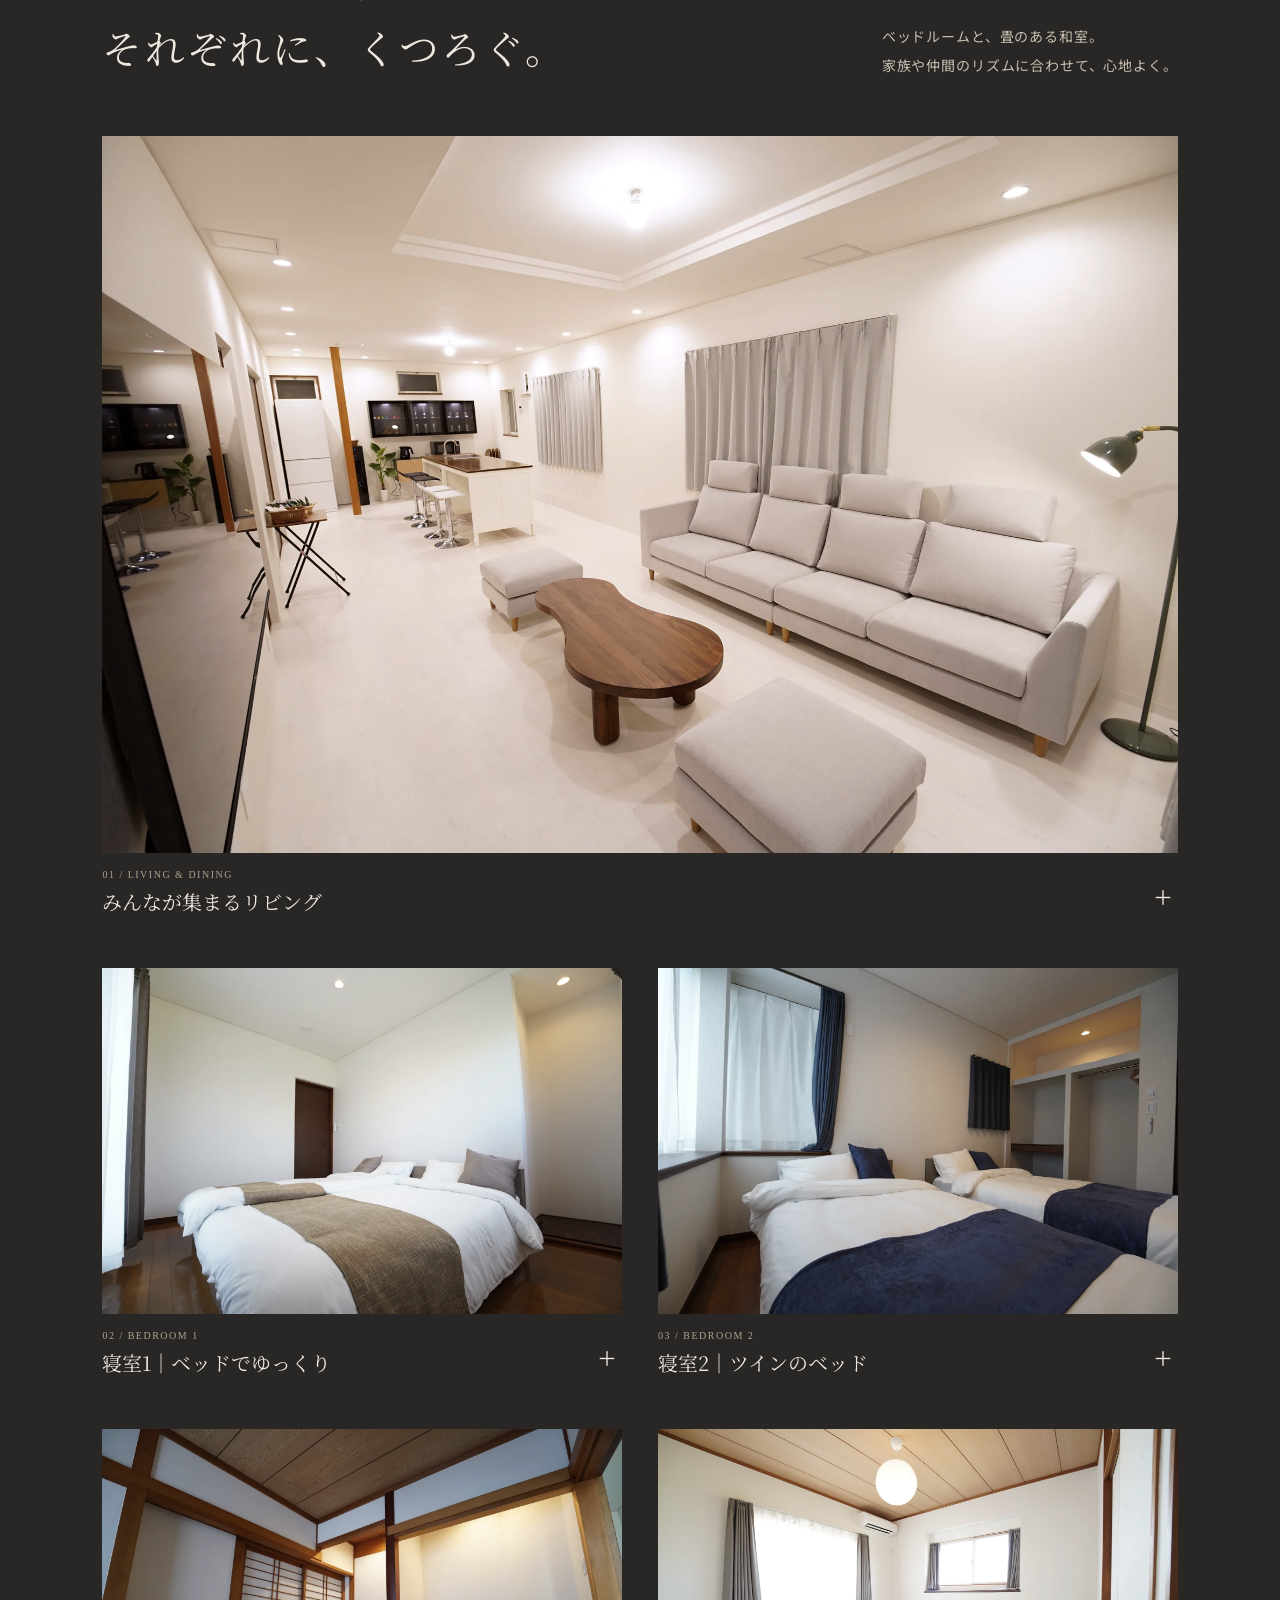
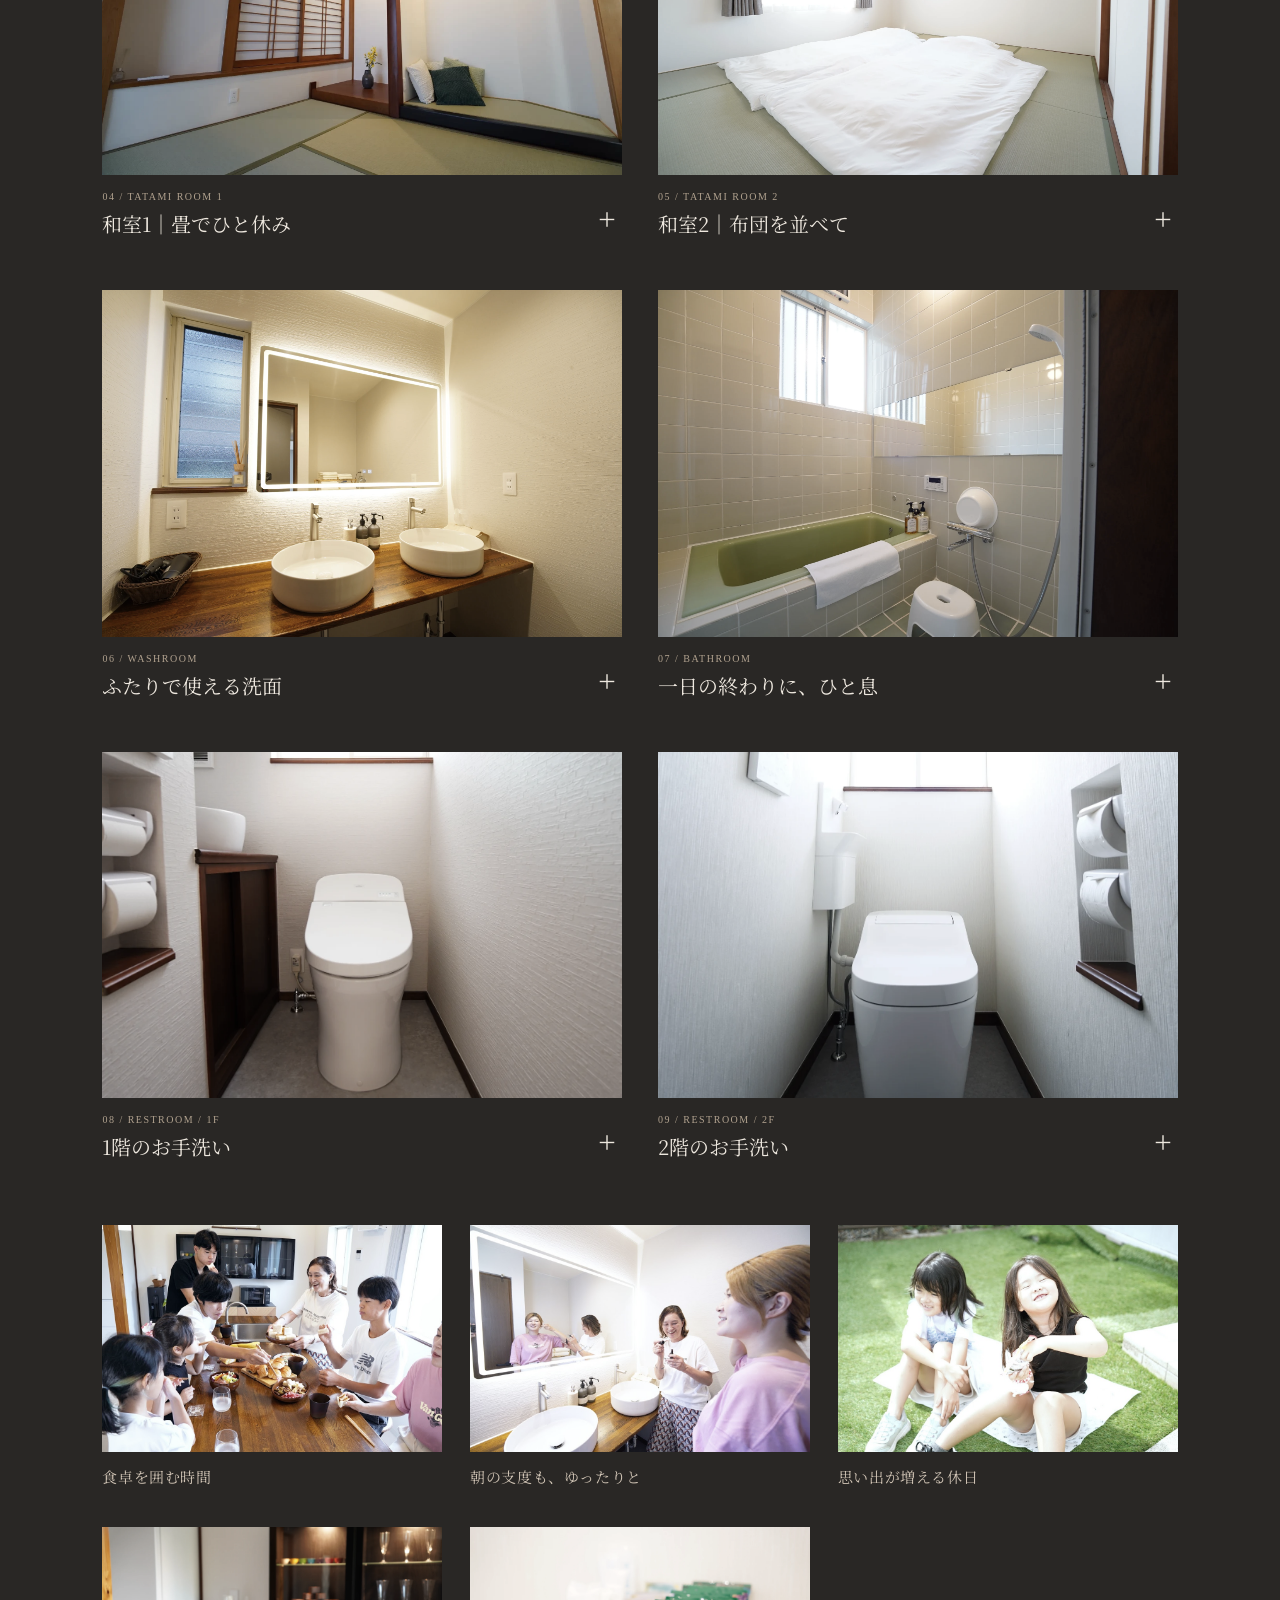
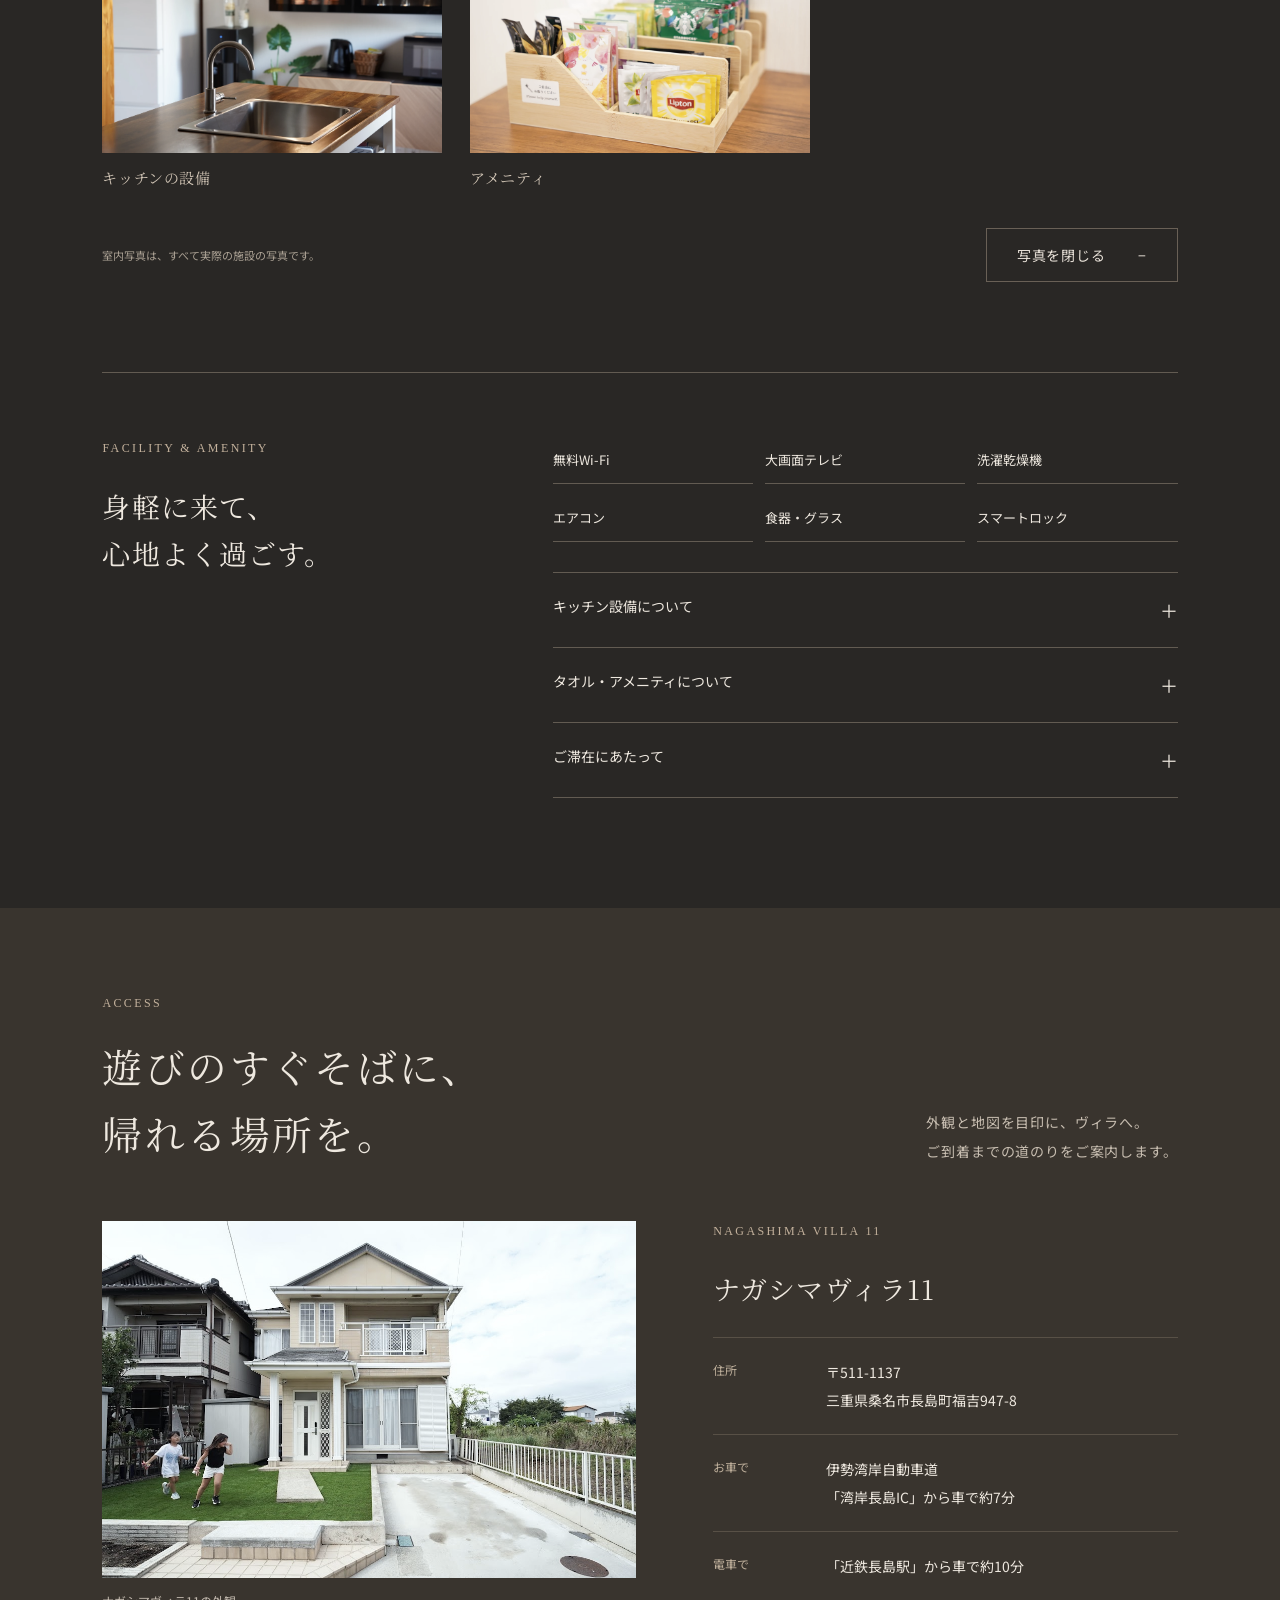
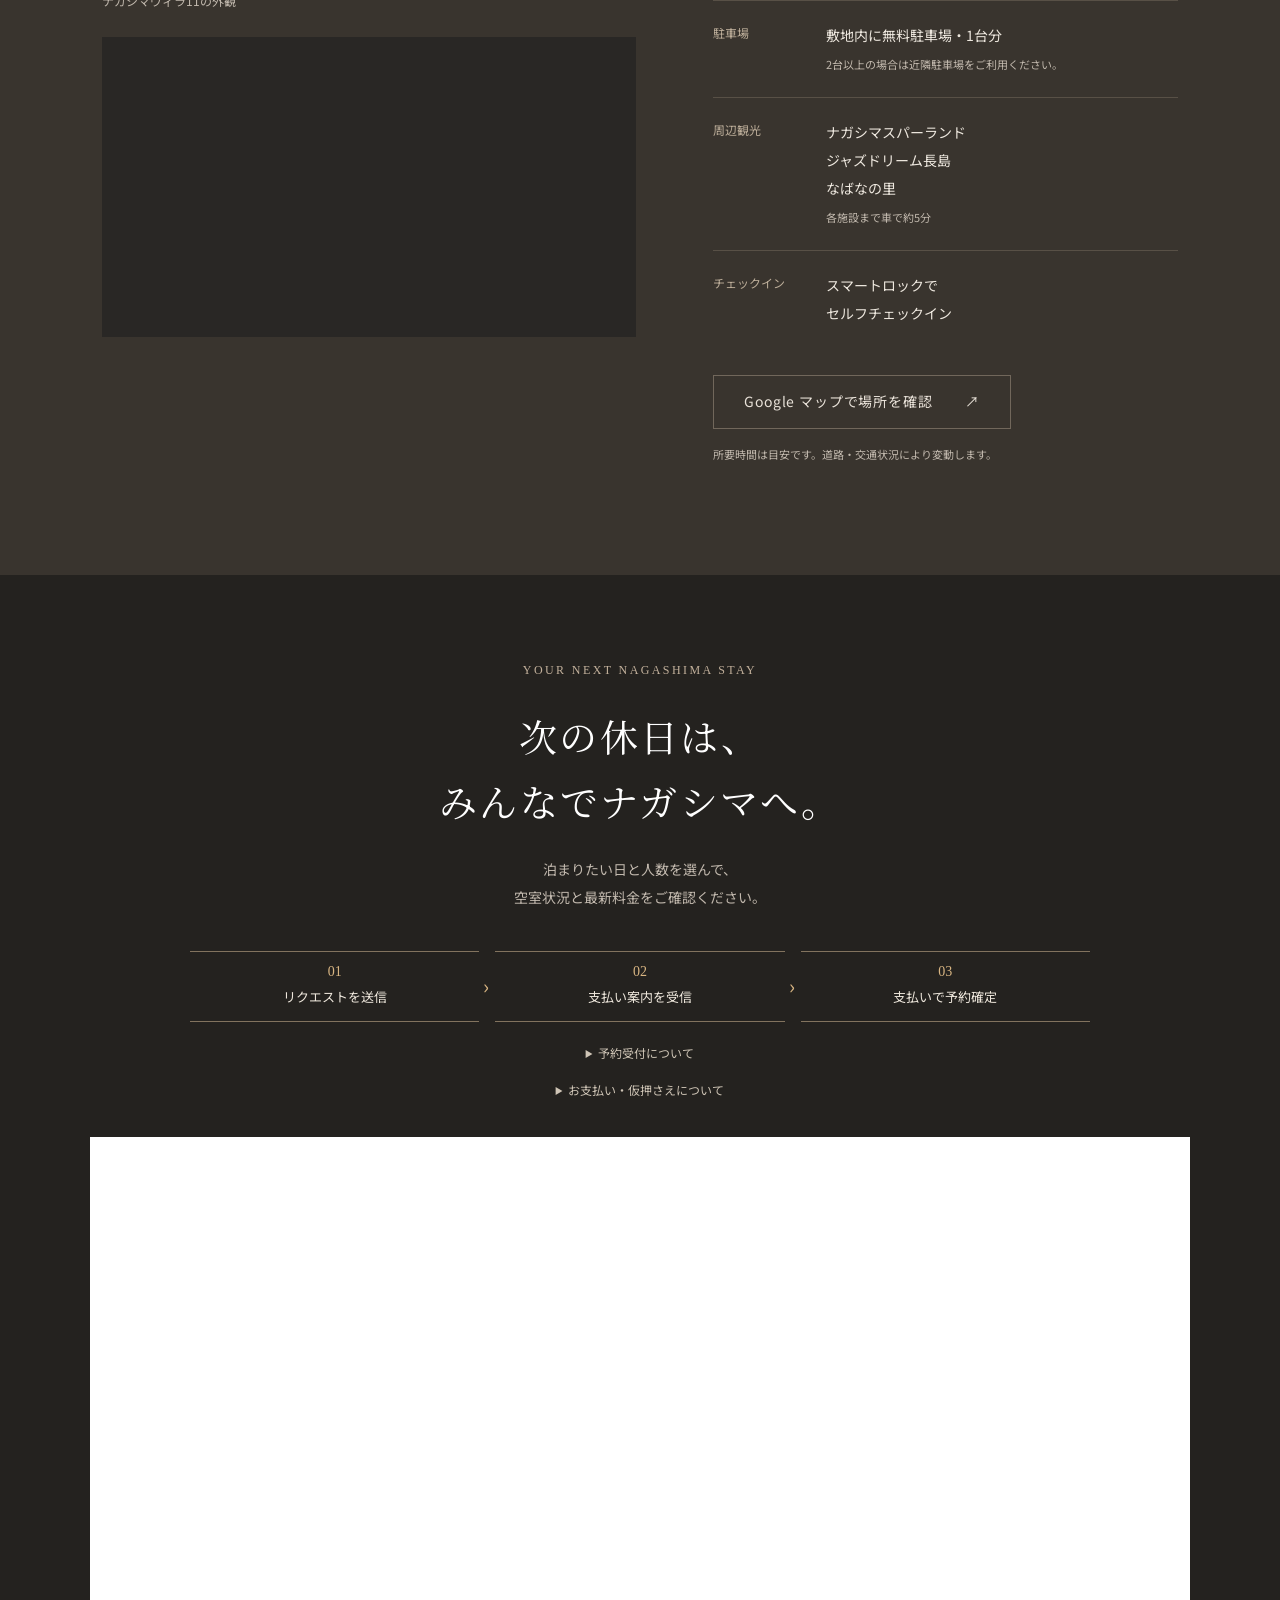
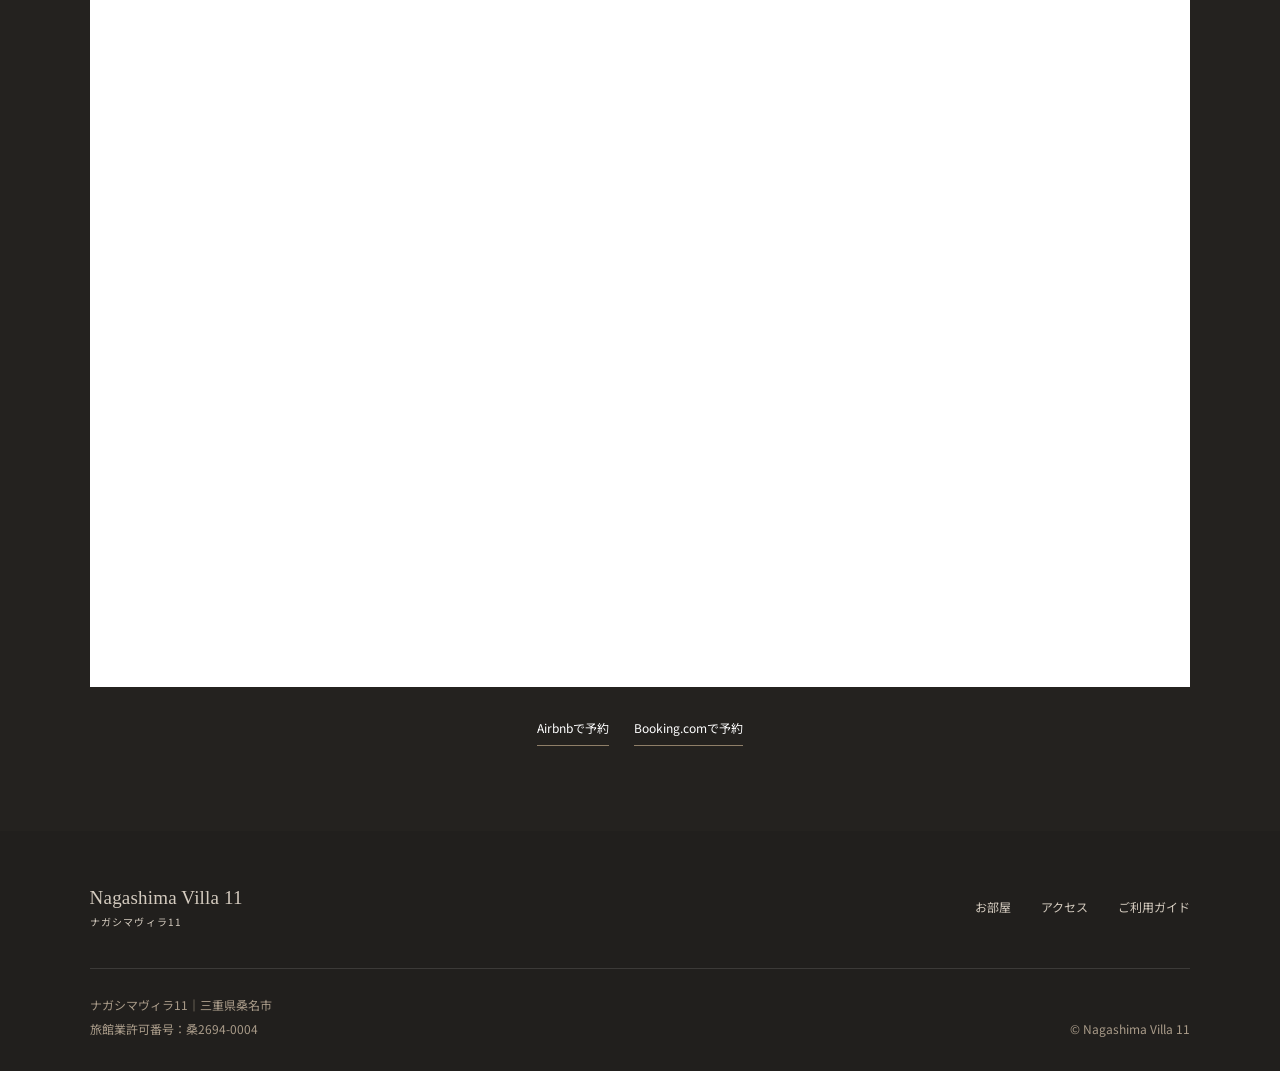
==== commit a8d9a416: "予約受付の案内を指定の丁寧な文面に変更" ====
--- a/index.html
+++ b/index.html
@@ -15,7 +15,7 @@
     gtag('js', new Date());
     gtag('config', 'G-01PE7G929L');
   </script>
-<link rel="stylesheet" href="styles.css?v=20261025-booking"><script src="script.js?v=20261025-booking2" defer></script><script src="analytics.js" defer></script></head>
+<link rel="stylesheet" href="styles.css?v=20261025-booking"><script src="script.js?v=20261025-booking3" defer></script><script src="analytics.js" defer></script></head>
 <body><a class="skip-link" href="#main">本文へ移動</a>
 <header class="site-header"><a class="brand" href="#top" aria-label="Nagashima Villa 11 トップ"><span class="brand-name">Nagashima Villa 11<small>ナガシマヴィラ11</small></span></a><nav class="desktop-nav" aria-label="メインナビゲーション"><a href="#experience">過ごし方</a><a href="#stay">宿の魅力</a><a href="#rooms">お部屋</a><a href="#access">アクセス</a></nav><a class="header-reserve" href="#reservation">空室・料金を確認</a><label class="language-switch"><span class="sr-only">Language / 言語</span><select id="site-language" aria-label="Language / 言語"><option value="ja">日本語</option><option value="en">English</option><option value="ko">한국어</option><option value="zh-TW">繁體中文</option></select></label><button class="menu-toggle" aria-expanded="false" aria-controls="mobile-menu" aria-label="メニューを開く"><span></span><span></span></button></header>
 <nav id="mobile-menu" class="mobile-menu" aria-label="モバイルナビゲーション" hidden><a href="#experience">過ごし方</a><a href="#stay">宿の魅力</a><a href="#rooms">お部屋</a><a href="#access">アクセス</a></nav>
@@ -56,7 +56,7 @@
 <section id="access" class="access-section arrival-section section-pad"><div class="section-head"><div><p class="eyebrow">ACCESS</p><h2>遊びのすぐそばに、<br>帰れる場所を。</h2></div><p>外観と地図を目印に、ヴィラへ。<br>ご到着までの道のりをご案内します。</p></div><div class="arrival-layout"><div class="arrival-visual"><figure><img src="Images/villa-exterior.jpg" alt="ナガシマヴィラ11の外観。ご到着時の目印にご確認ください" width="1080" height="720" loading="lazy"><figcaption>ナガシマヴィラ11の外観</figcaption></figure><iframe id="villa-map" title="ナガシマヴィラ11の所在地" src="https://www.google.com/maps?q=%E4%B8%89%E9%87%8D%E7%9C%8C%E6%A1%91%E5%90%8D%E5%B8%82%E9%95%B7%E5%B3%B6%E7%94%BA%E7%A6%8F%E5%90%89947-8%20%E3%83%8A%E3%82%AC%E3%82%B7%E3%83%9E%E3%83%B4%E3%82%A3%E3%83%A911&amp;output=embed" loading="lazy" referrerpolicy="no-referrer-when-downgrade"></iframe></div><div class="arrival-details"><p class="eyebrow">NAGASHIMA VILLA 11</p><h3>ナガシマヴィラ11</h3><dl><div class="arrival-address"><dt>住所</dt><dd id="villa-address">〒511-1137<br>三重県桑名市長島町福吉947-8</dd></div><div><dt>お車で</dt><dd>伊勢湾岸自動車道<br><strong>「湾岸長島IC」から車で約7分</strong></dd></div><div><dt>電車で</dt><dd><strong>「近鉄長島駅」から車で約10分</strong></dd></div><div><dt>駐車場</dt><dd>敷地内に無料駐車場・1台分<br><small>2台以上の場合は近隣駐車場をご利用ください。</small></dd></div><div><dt>周辺観光</dt><dd>ナガシマスパーランド<br>ジャズドリーム長島<br>なばなの里<br><small>各施設まで車で約5分</small></dd></div><div><dt>チェックイン</dt><dd>スマートロックで<br>セルフチェックイン</dd></div></dl><a id="villa-map-link" class="button button-dark-outline" href="https://www.google.com/maps/search/?api=1&amp;query=%E4%B8%89%E9%87%8D%E7%9C%8C%E6%A1%91%E5%90%8D%E5%B8%82%E9%95%B7%E5%B3%B6%E7%94%BA%E7%A6%8F%E5%90%89947-8%20%E3%83%8A%E3%82%AC%E3%82%B7%E3%83%9E%E3%83%B4%E3%82%A3%E3%83%A911" target="_blank" rel="noopener">Google マップで場所を確認 <span aria-hidden="true">↗</span></a><p class="note">所要時間は目安です。道路・交通状況により変動します。</p></div></div></section>
 <section id="reservation" class="reservation reservation-inline section-pad"><div class="reservation-intro"><p class="eyebrow">YOUR NEXT NAGASHIMA STAY</p><h2>次の休日は、<br>みんなでナガシマへ。</h2><p>泊まりたい日と人数を選んで、<br>空室状況と最新料金をご確認ください。</p></div><div class="booking-guide" aria-label="公式予約のご案内">
   <ol class="booking-steps" aria-label="予約確定までの流れ"><li>リクエストを送信</li><li>支払い案内を受信</li><li>支払いで予約確定</li></ol>
-  <details class="booking-flow"><summary>予約受付について</summary><p>・<span>通常1時間以内に返信</span>。<span>21:00以降は翌日返信の場合があります。</span><br>・<span>約1年先まで予約受付</span>。<span>日程と人数を選んで空室・料金を確認</span>。</p></details>
+  <details class="booking-flow"><summary>予約受付について</summary><p>・<span>通常1時間以内に返信いたします。</span><span>21:00以降は翌日返信の場合があります。</span><br>・<span>約1年先まで予約を承っております。</span><span>ご希望の日程と人数を選んで空室・料金をご確認ください。</span></p></details>
   <details class="booking-flow"><summary>お支払い・仮押さえについて</summary><p>受付可能な場合は、Stripeのお支払いURLをメールでお送りします。お支払い待ちの間は日程を仮押さえし、お支払い完了をもって予約確定となります。</p></details>
   <p class="booking-language-note" hidden>予約フォームは日本語・英語でご利用いただけます。</p>
 </div><div class="booking-embed"><iframe id="nv11-booking"
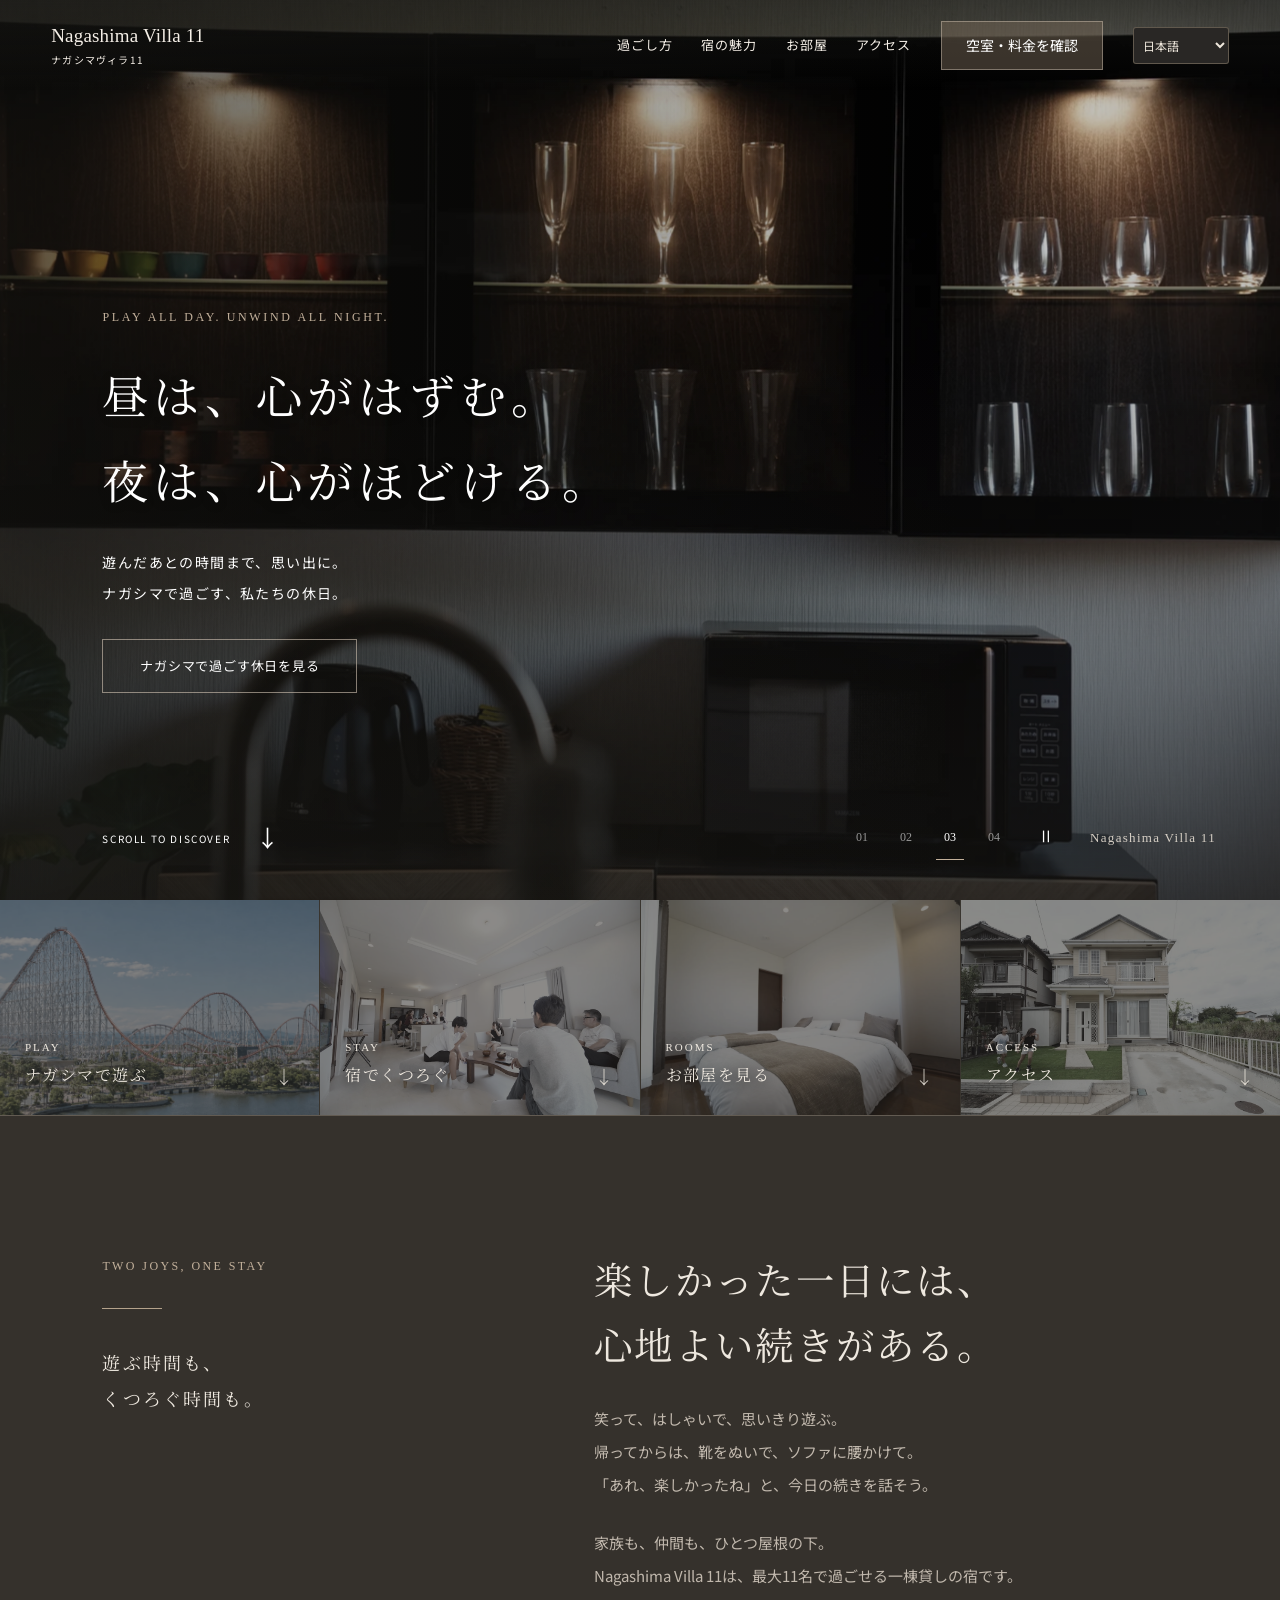
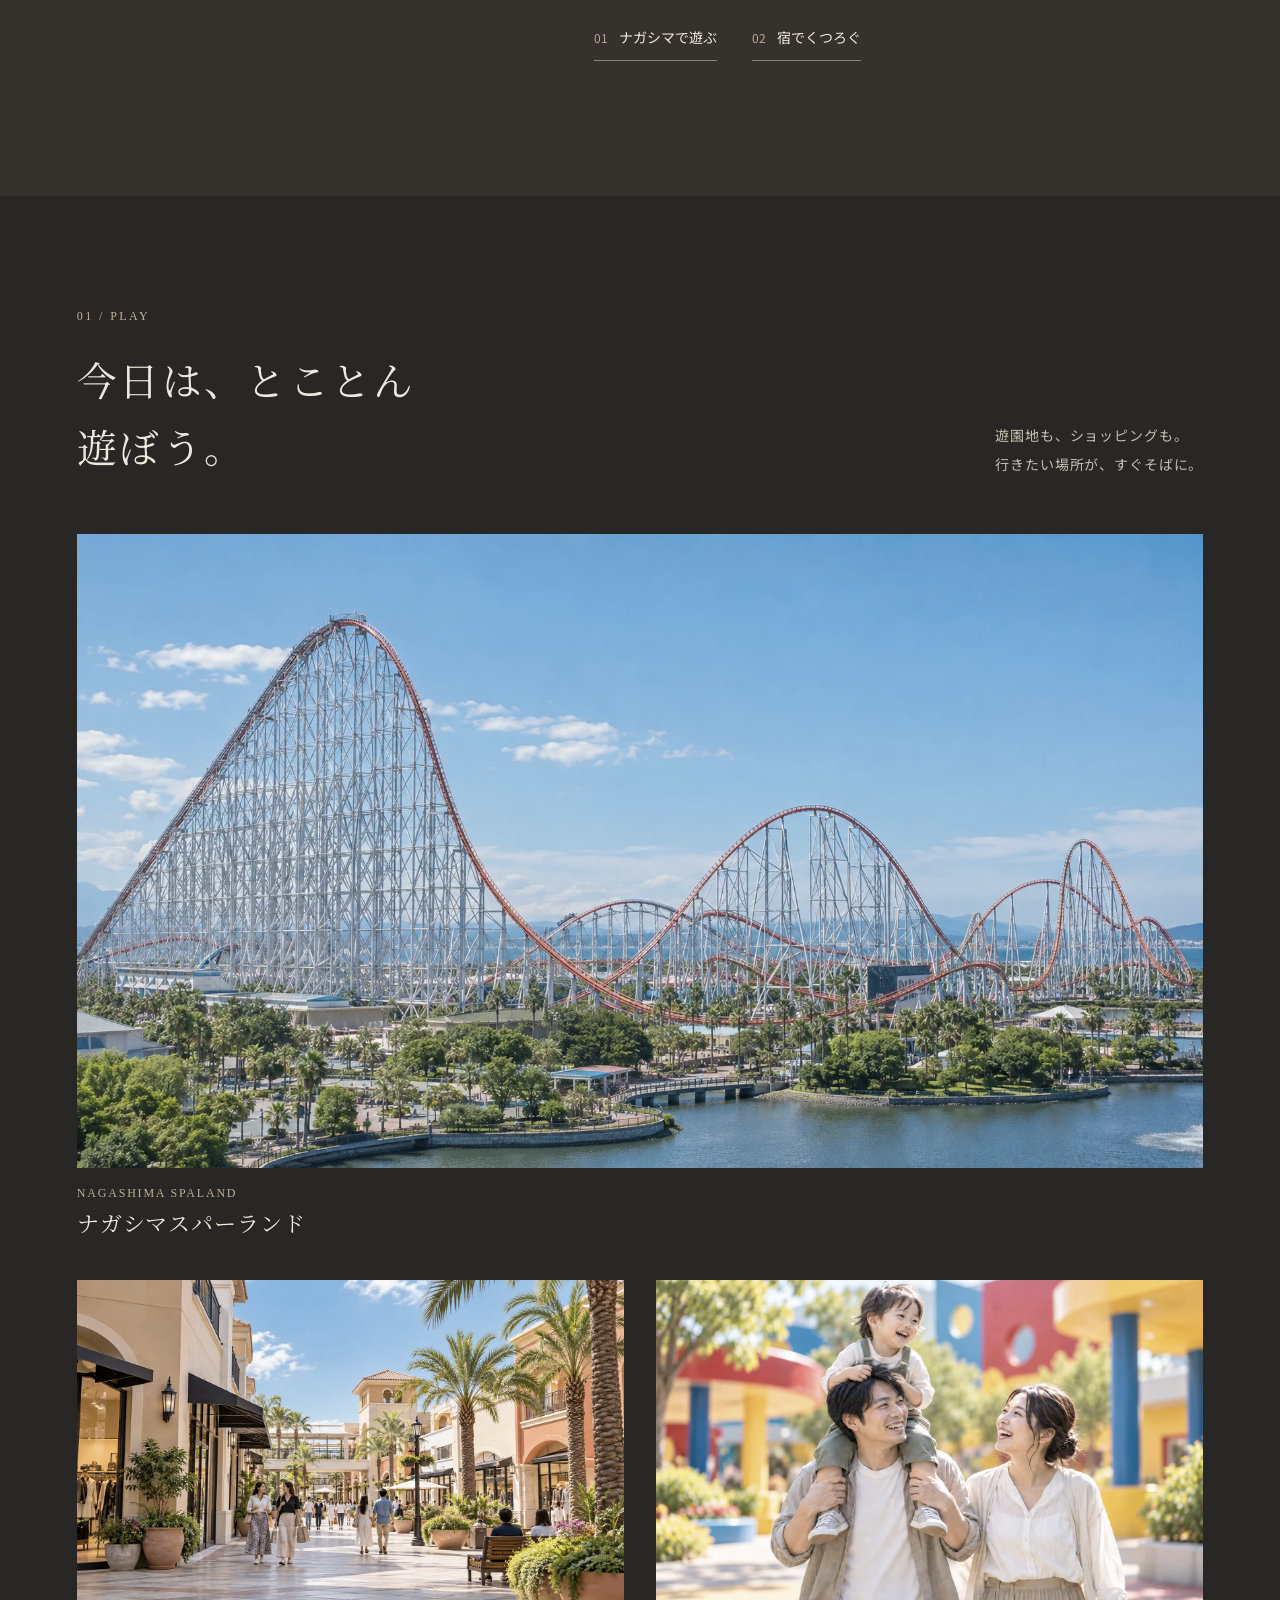
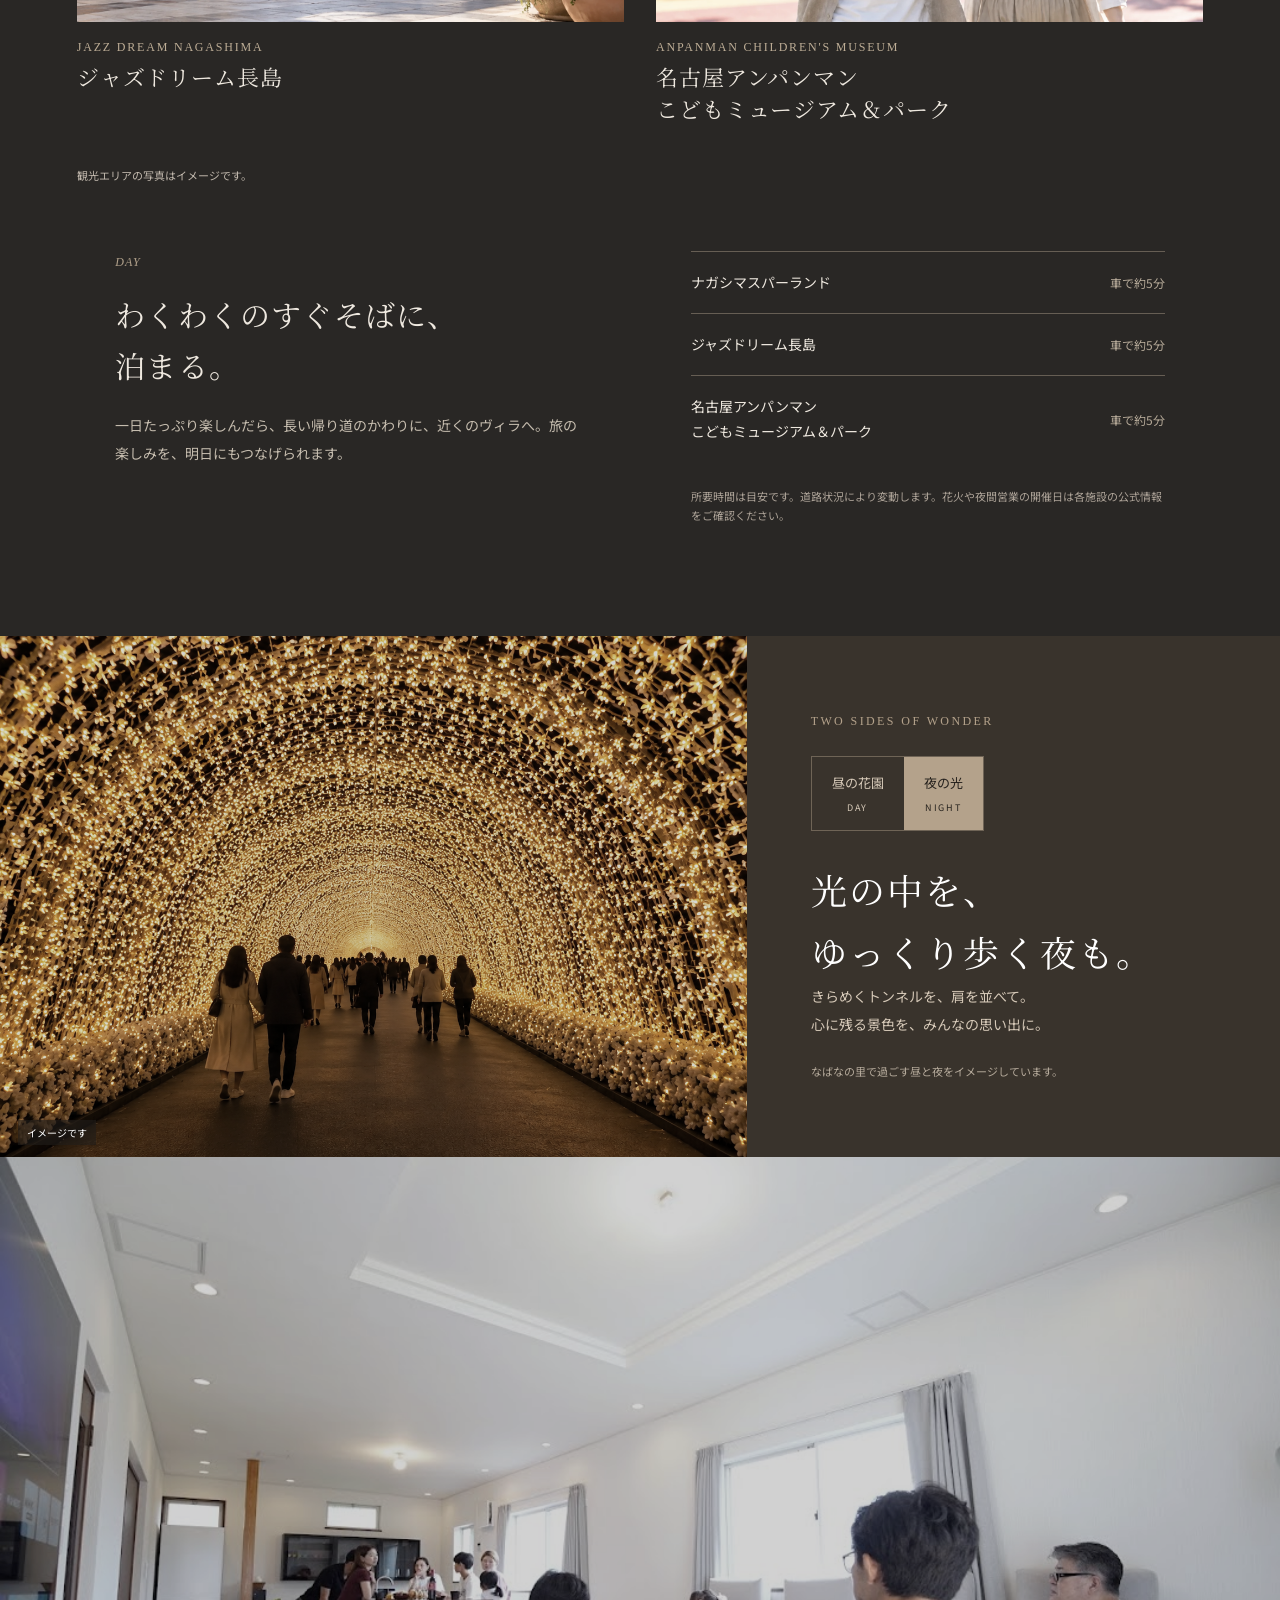
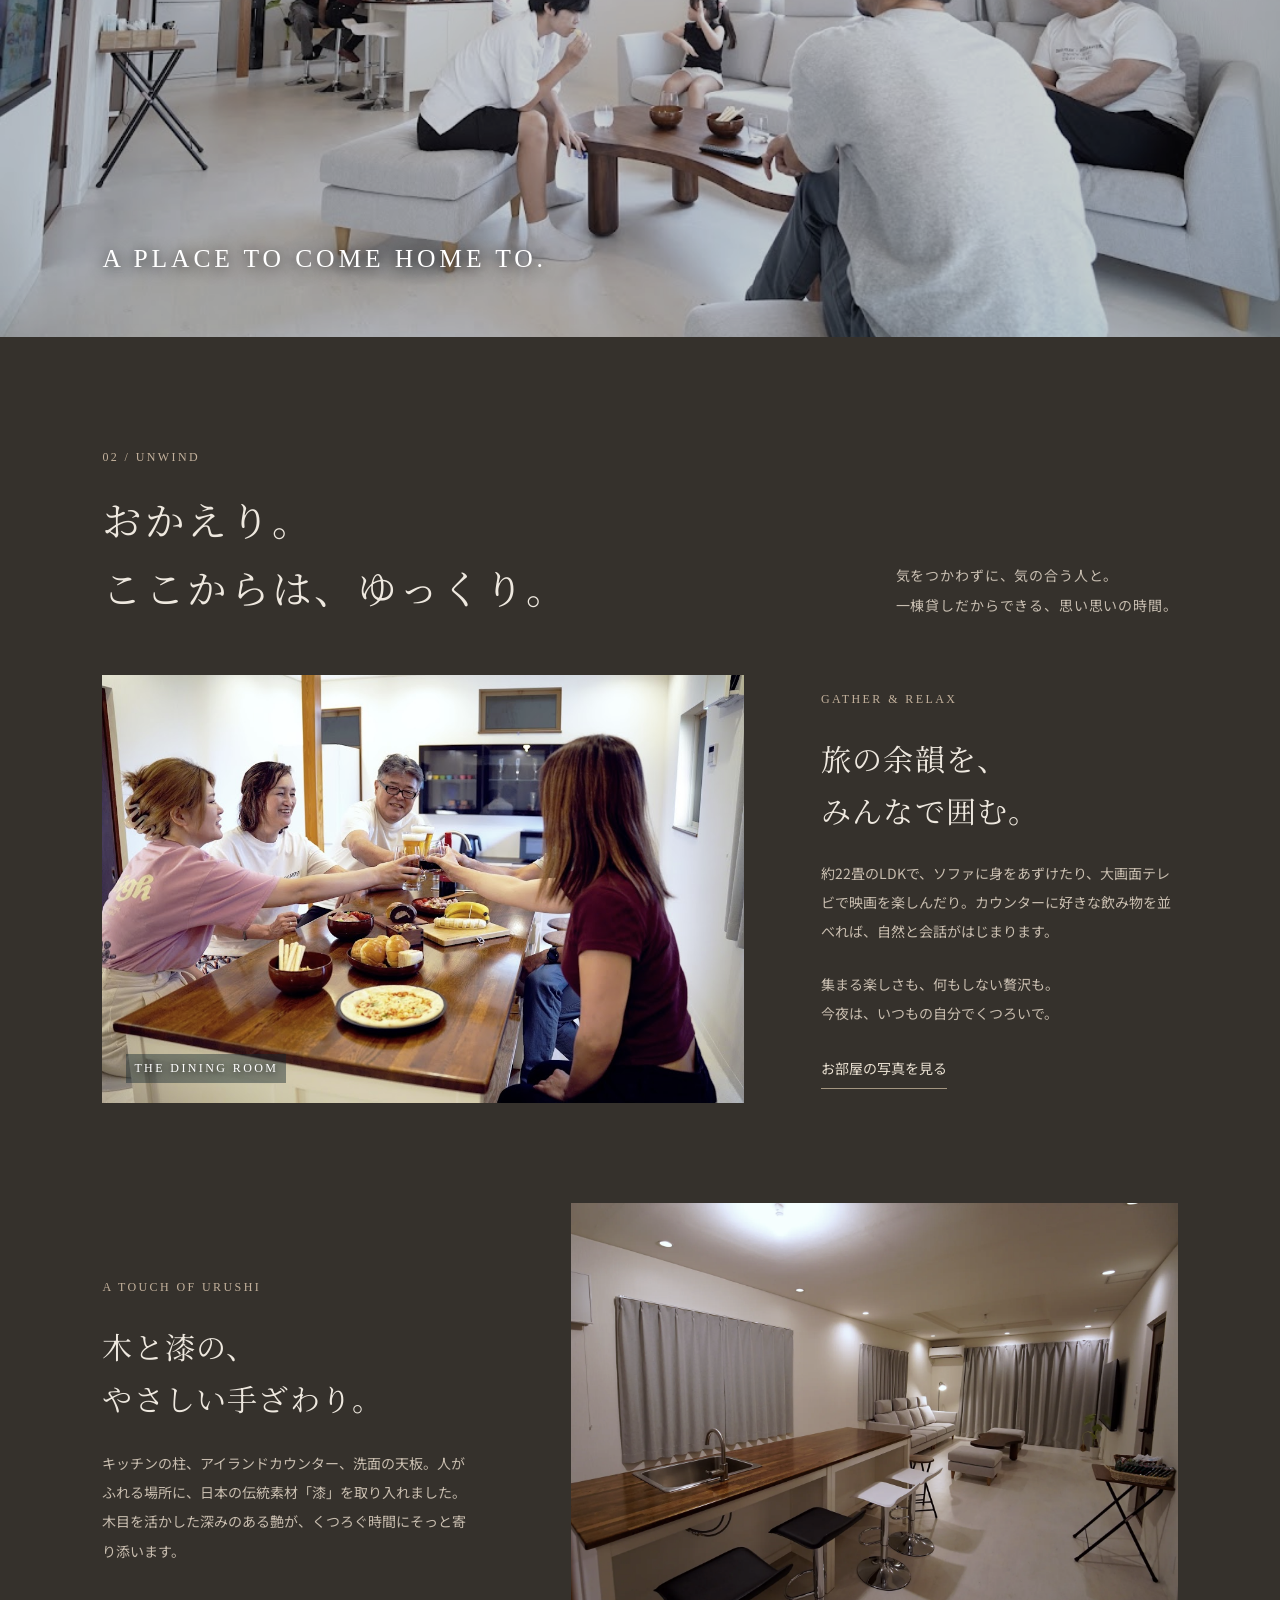
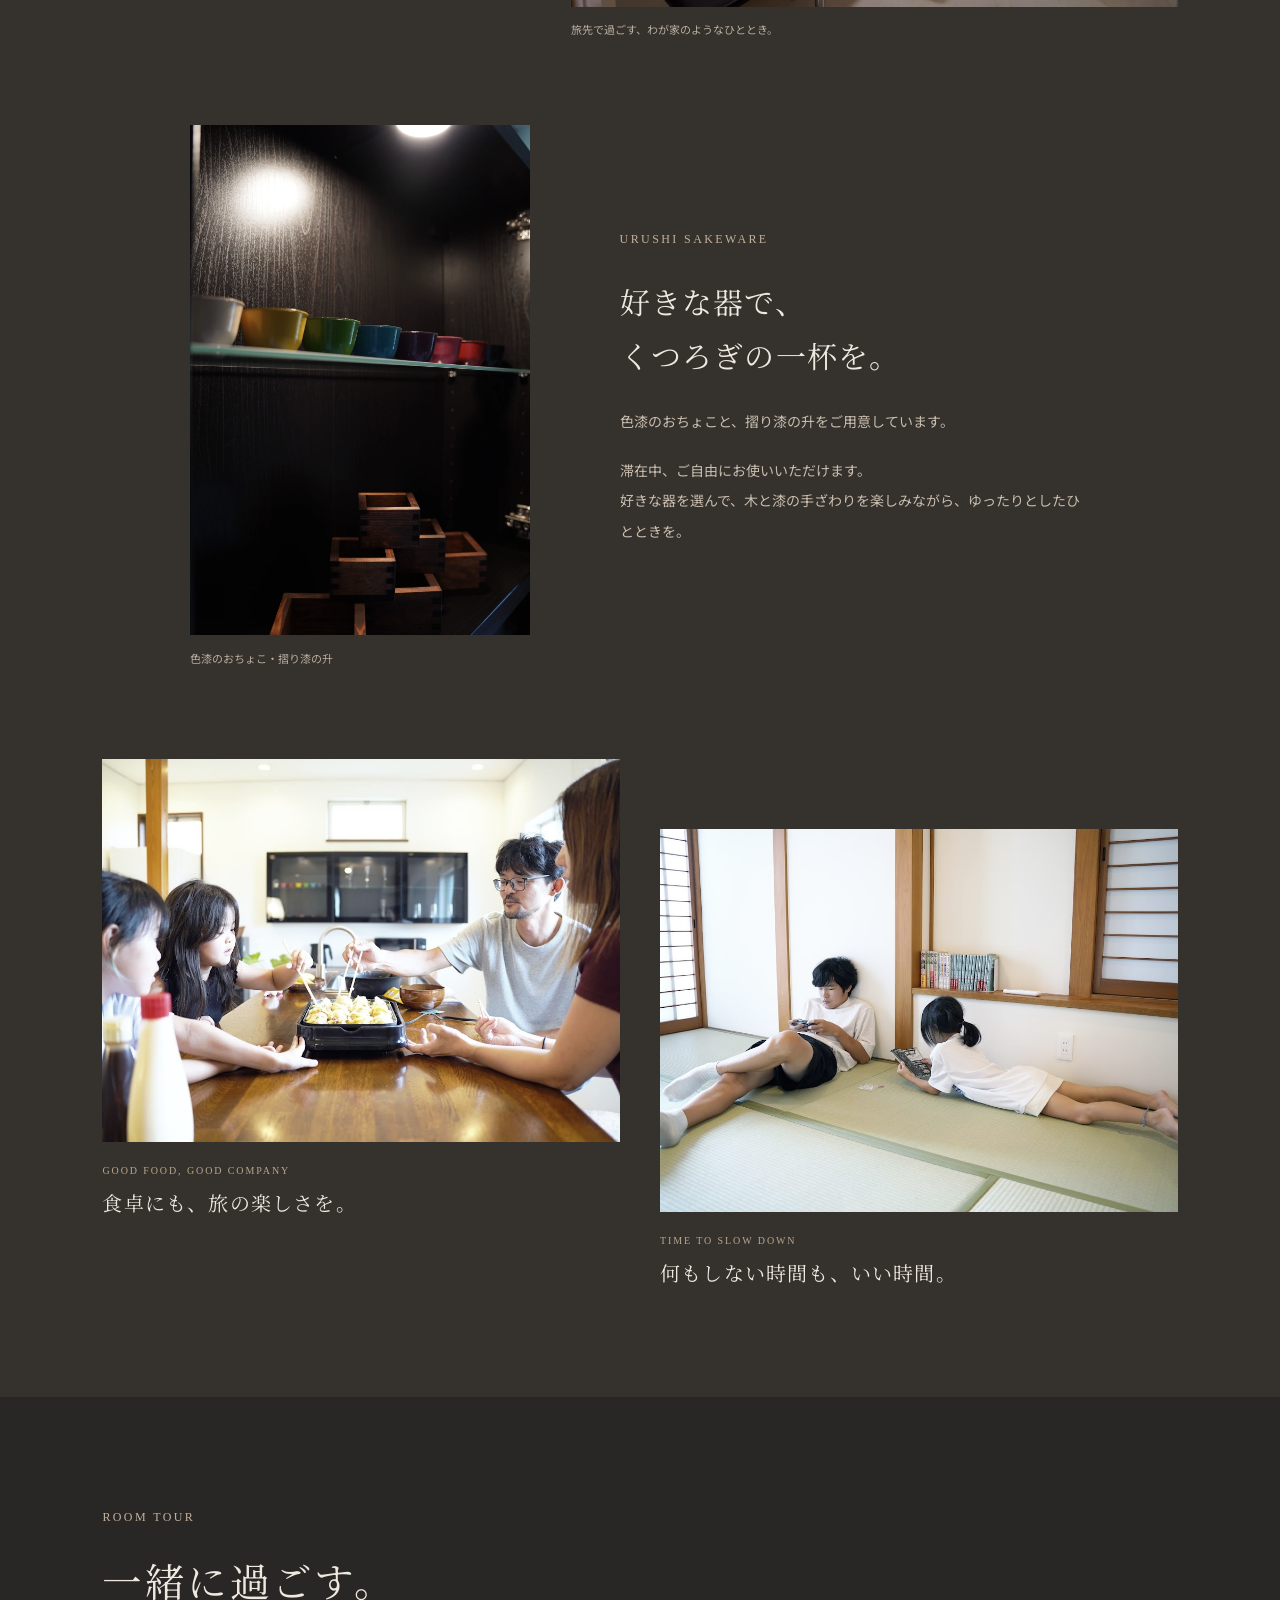
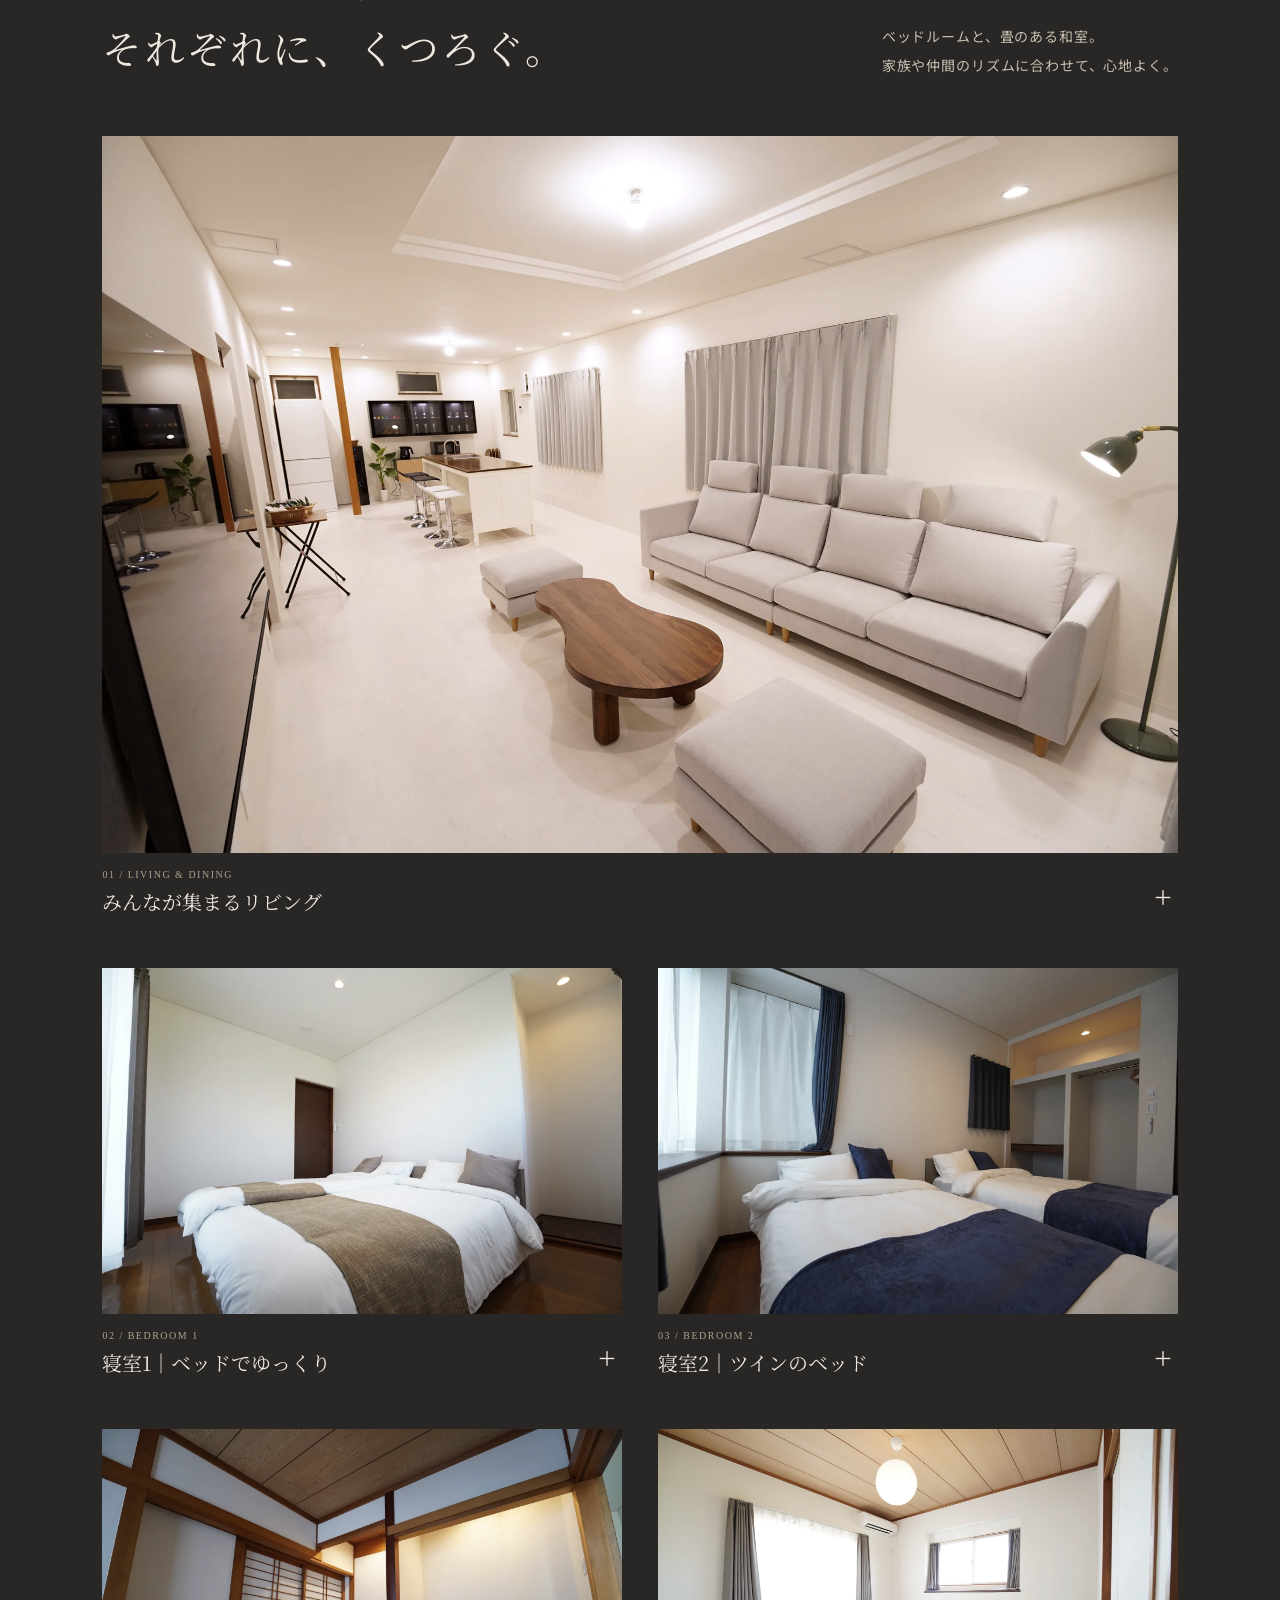
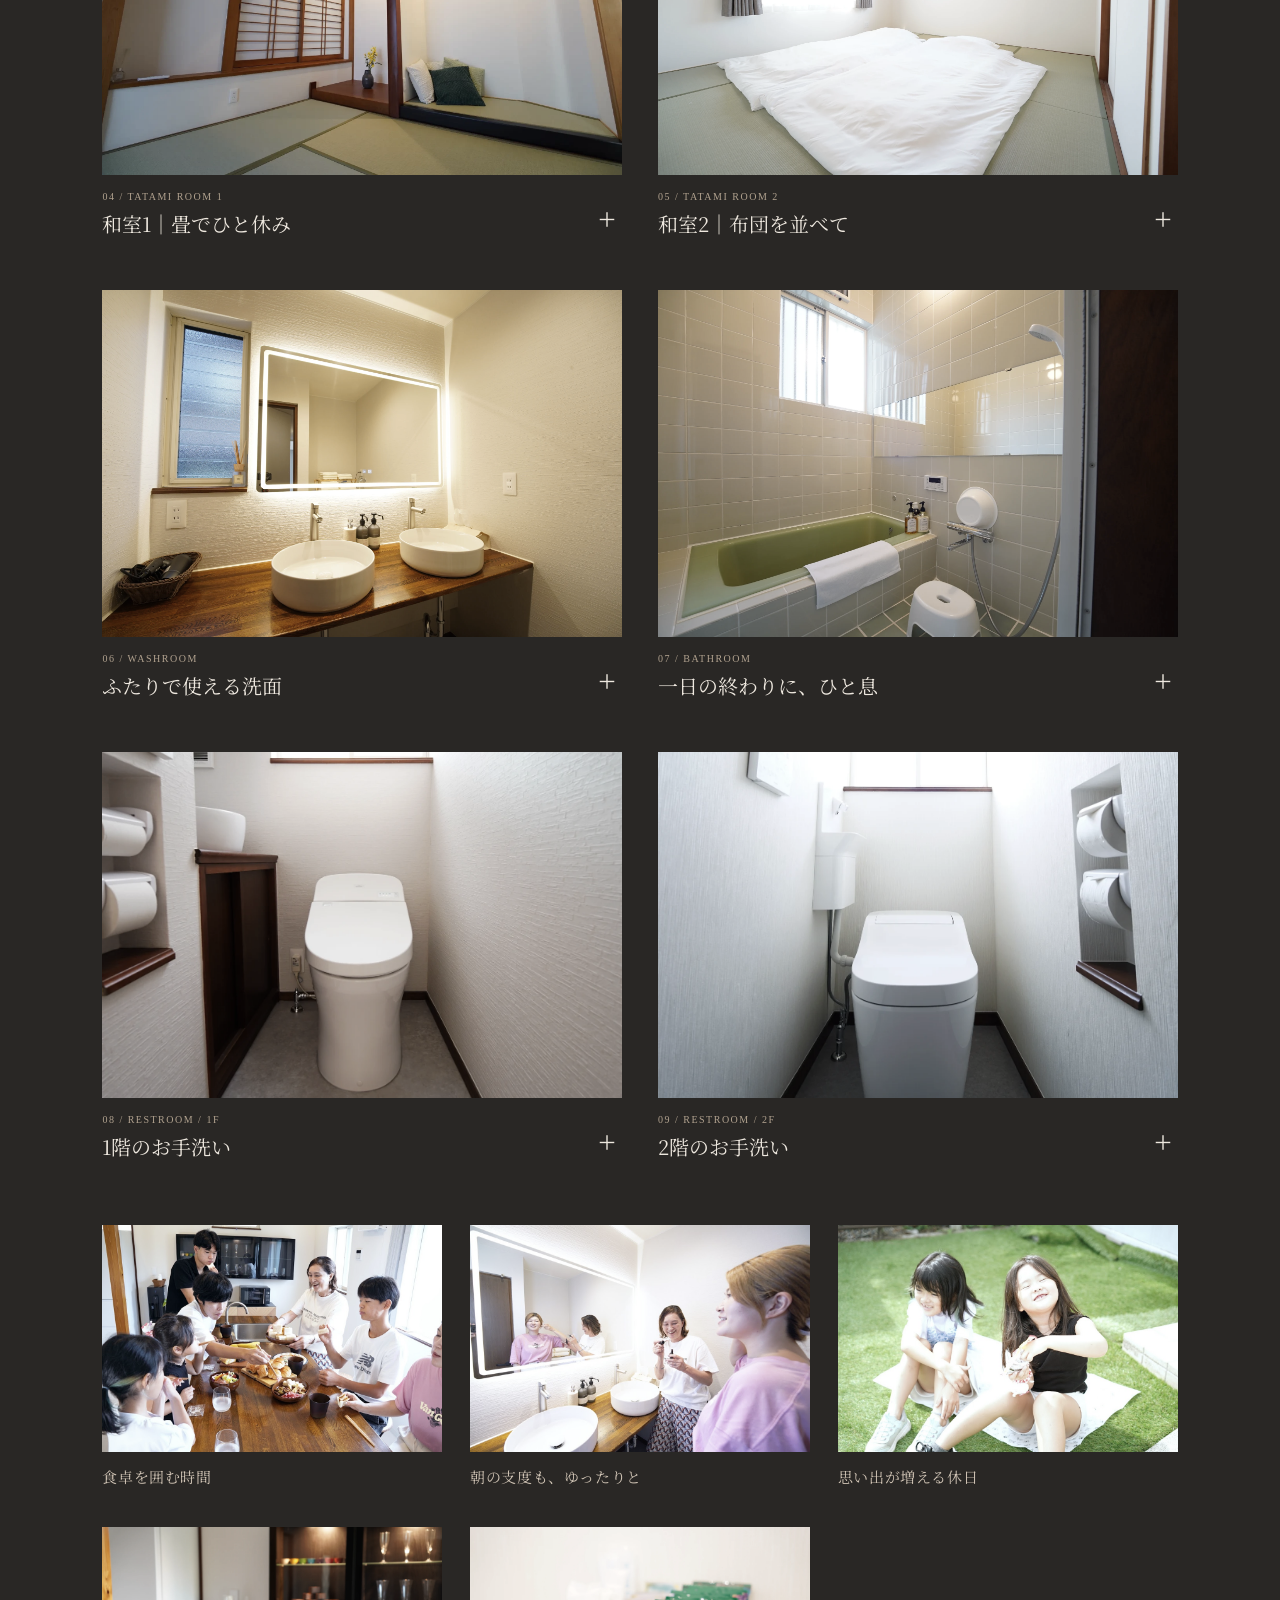
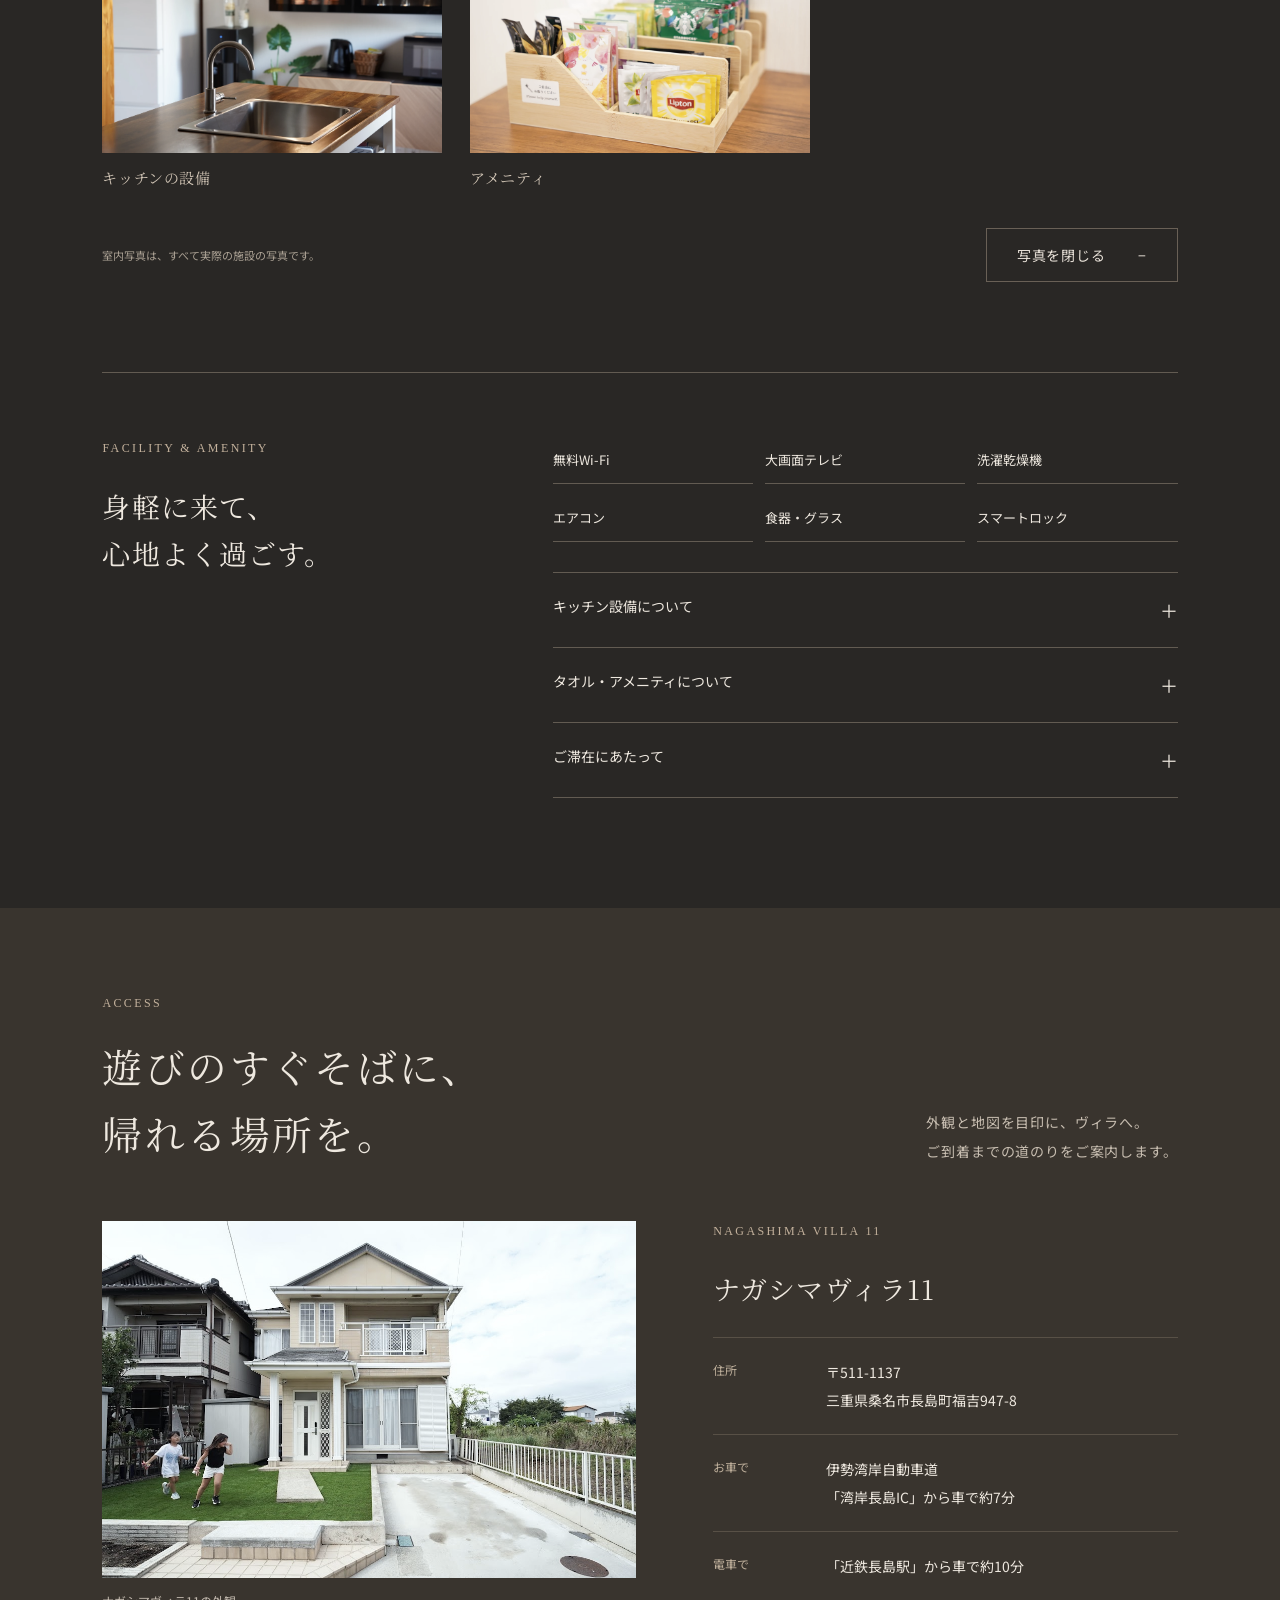
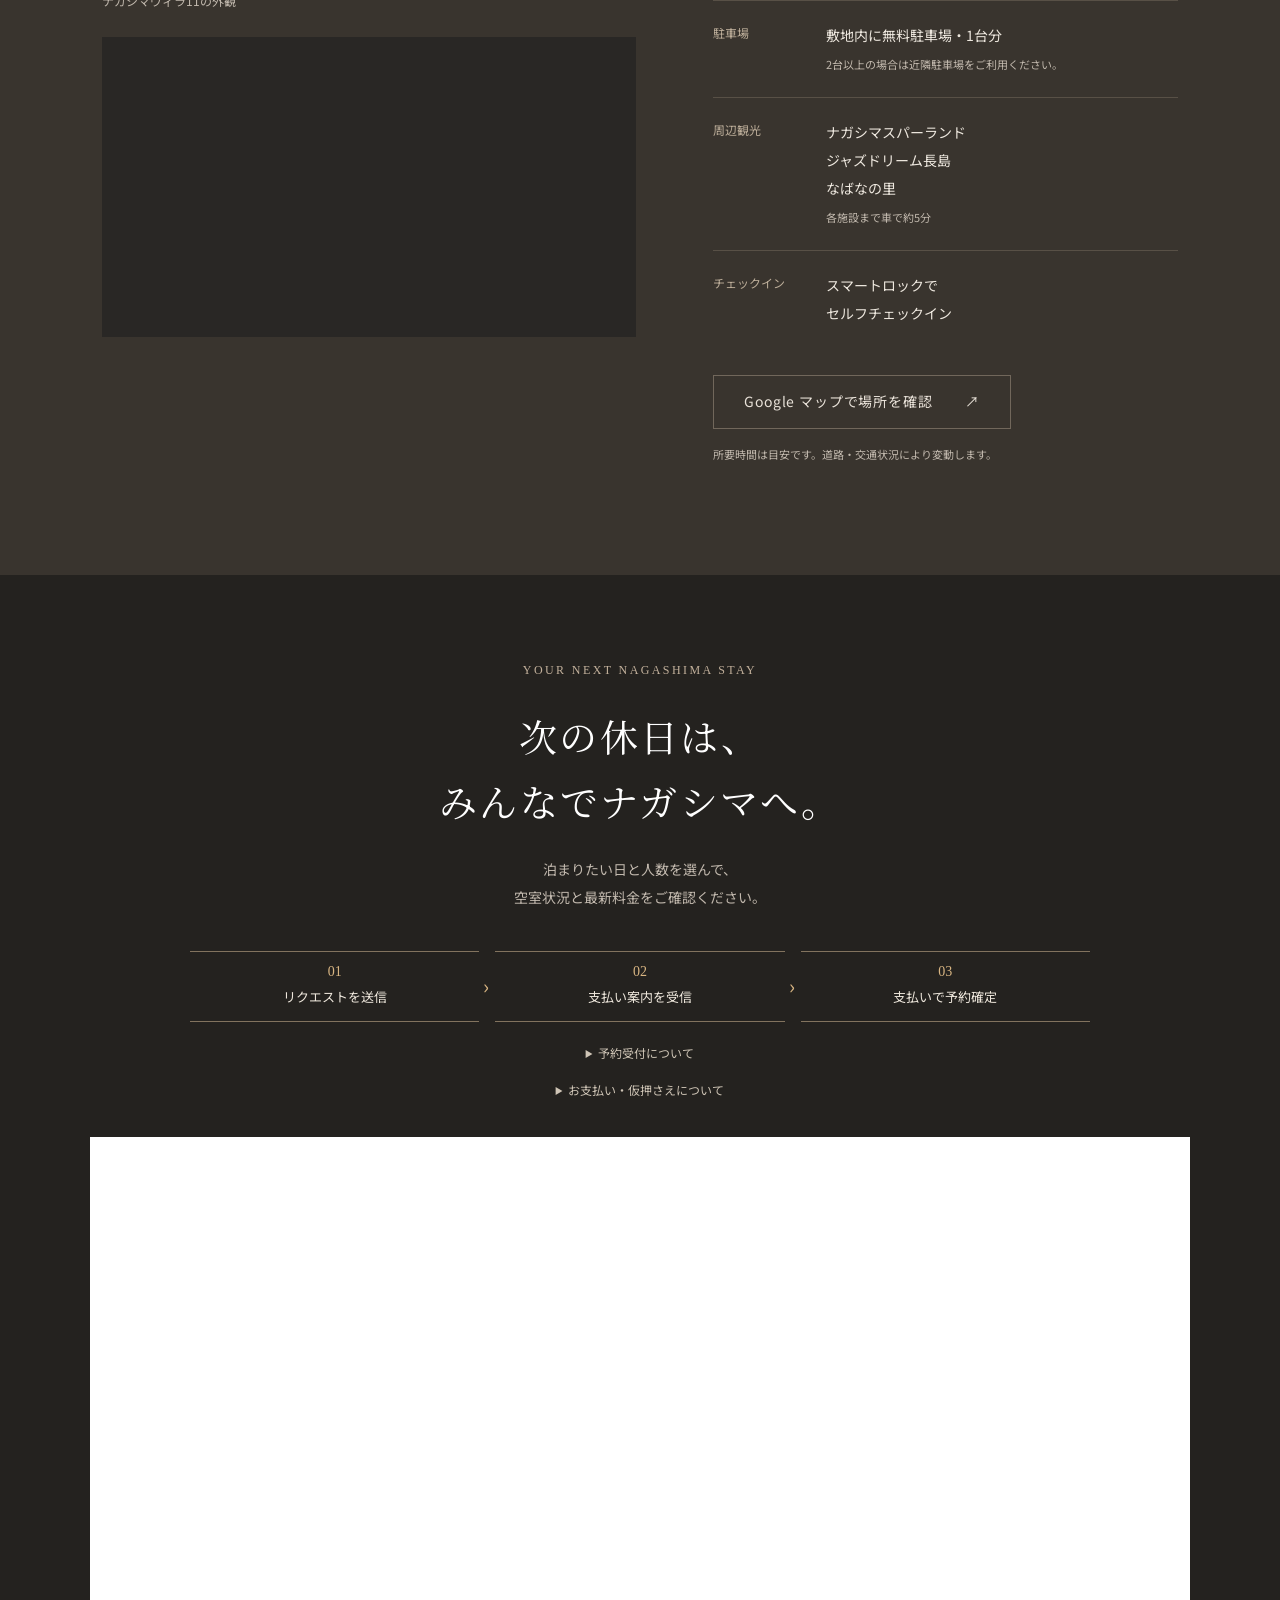
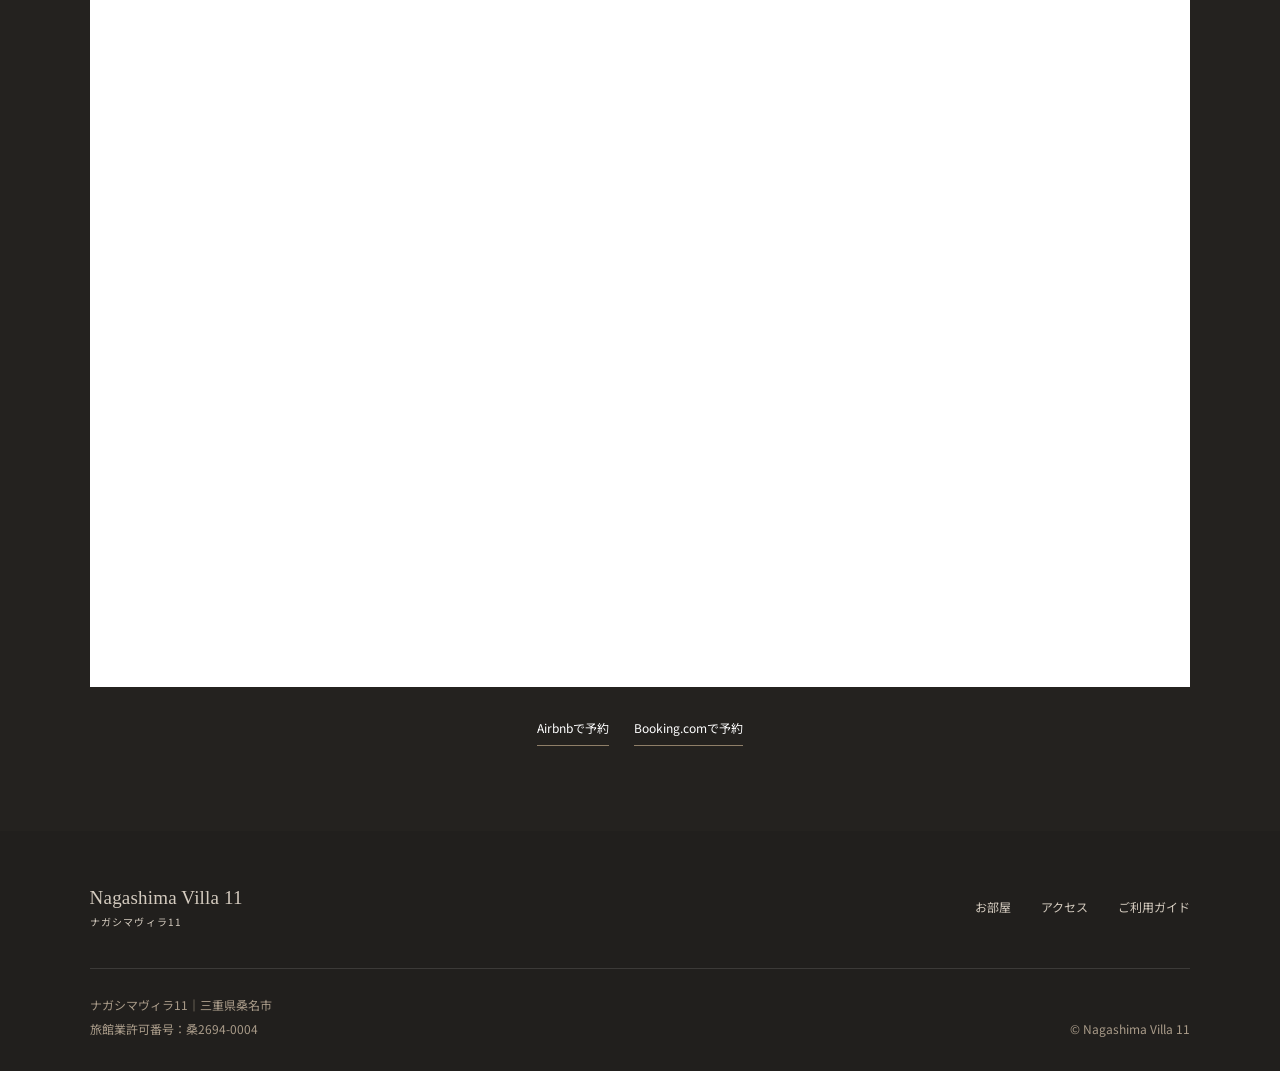
==== commit 5f925cef: "Update PC hero to the new toast photograph" ====
--- a/index.html
+++ b/index.html
@@ -1,70 +1,71 @@
-<!doctype html>
-<html lang="ja"><head><meta charset="utf-8"><meta name="viewport" content="width=device-width,initial-scale=1"><title>Nagashima Villa 11｜昼は、心がはずむ。夜は、心がほどける。</title><meta name="description" content="ナガシマで遊んだら、木と漆のぬくもりを感じる一棟貸しの宿へ。最大11名、約22畳のLDKで家族や仲間とくつろぐ休日。三重県桑名市のNagashima Villa 11。"><meta name="theme-color" content="#292725"><link rel="icon" type="image/png" sizes="30x30" href="Images/favicon.png?v=20261009"><link rel="canonical" href="https://nagashimavilla11.com/"><meta property="og:type" content="website"><meta property="og:locale" content="ja_JP"><meta property="og:title" content="Nagashima Villa 11｜昼は、心がはずむ。夜は、心がほどける。"><meta property="og:description" content="ナガシマで遊んだら、木と漆のぬくもりを感じる一棟貸しの宿へ。家族や仲間とくつろぐ休日。"><meta property="og:url" content="https://nagashimavilla11.com/"><meta property="og:image" content="https://nagashimavilla11.com/Images/living-room.webp"><meta name="twitter:card" content="summary_large_image"><script type="application/ld+json">
-  {"@context":"https://schema.org","@type":"LodgingBusiness","name":"Nagashima Villa 11","alternateName":"ナガシマ ヴィラ 11","url":"https://nagashimavilla11.com/","description":"三重県桑名市長島町、ナガシマリゾート近くの一棟貸しの宿","address":{"@type":"PostalAddress","addressLocality":"桑名市長島町","addressRegion":"三重県","addressCountry":"JP"}}
-  </script><script async src="https://www.googletagmanager.com/gtag/js?id=G-01PE7G929L"></script>
-<script>
-    // 自分の端末を計測対象外にする：URLの末尾に ?notrack=1 を付けて一度開く（?notrack=0 で解除）
-    try {
-      var nv11NoTrack = new URLSearchParams(location.search).get('notrack');
-      if (nv11NoTrack === '1') localStorage.setItem('nv11_notrack', '1');
-      if (nv11NoTrack === '0') localStorage.removeItem('nv11_notrack');
-      if (localStorage.getItem('nv11_notrack') === '1') window['ga-disable-G-01PE7G929L'] = true;
-    } catch (e) {}
-    window.dataLayer = window.dataLayer || [];
-    function gtag(){dataLayer.push(arguments);}
-    gtag('js', new Date());
-    gtag('config', 'G-01PE7G929L');
-  </script>
-<link rel="stylesheet" href="styles.css?v=20261025-booking"><script src="script.js?v=20261025-booking3" defer></script><script src="analytics.js" defer></script></head>
-<body><a class="skip-link" href="#main">本文へ移動</a>
-<header class="site-header"><a class="brand" href="#top" aria-label="Nagashima Villa 11 トップ"><span class="brand-name">Nagashima Villa 11<small>ナガシマヴィラ11</small></span></a><nav class="desktop-nav" aria-label="メインナビゲーション"><a href="#experience">過ごし方</a><a href="#stay">宿の魅力</a><a href="#rooms">お部屋</a><a href="#access">アクセス</a></nav><a class="header-reserve" href="#reservation">空室・料金を確認</a><label class="language-switch"><span class="sr-only">Language / 言語</span><select id="site-language" aria-label="Language / 言語"><option value="ja">日本語</option><option value="en">English</option><option value="ko">한국어</option><option value="zh-TW">繁體中文</option></select></label><button class="menu-toggle" aria-expanded="false" aria-controls="mobile-menu" aria-label="メニューを開く"><span></span><span></span></button></header>
-<nav id="mobile-menu" class="mobile-menu" aria-label="モバイルナビゲーション" hidden><a href="#experience">過ごし方</a><a href="#stay">宿の魅力</a><a href="#rooms">お部屋</a><a href="#access">アクセス</a></nav>
-<main id="main">
-<section id="top" class="hero" aria-labelledby="hero-title"><div class="hero-image" aria-hidden="true">
-<picture><source media="(max-width:800px)" srcset="Images/hero-mobile-01-atrium-warm-brass-v17.webp" width="1024" height="1536"><img class="hero-frame active" src="Images/family-toast.jpg" alt="" fetchpriority="high" width="1080" height="720"></picture>
-<picture><source media="(max-width:800px)" srcset="Images/hero-mobile-v15-2.webp" width="1200" height="1800"><img class="hero-frame" src="Images/family-living.jpg" alt="" width="1080" height="720"></picture>
-<picture><source media="(max-width:800px)" srcset="Images/hero-mobile-v15-3.webp" width="1200" height="1800"><img class="hero-frame hero-sake-case" src="Images/sake-case-v4.webp" alt="" width="1800" height="1200"></picture>
-<picture><source media="(max-width:800px)" srcset="Images/hero-mobile-v15-4.webp" width="1200" height="1800"><img class="hero-frame hero-cups" src="Images/ochoko-toast.jpg" alt="" width="903" height="602"></picture>
-</div><div class="hero-shade"></div><div class="hero-copy"><p class="eyebrow">PLAY ALL DAY. UNWIND ALL NIGHT.</p><h1 id="hero-title">昼は、心がはずむ。<br>夜は、心がほどける。</h1><p>遊んだあとの時間まで、思い出に。<br>ナガシマで過ごす、私たちの休日。</p><a class="button button-light" href="#experience">ナガシマで過ごす休日を見る</a></div><div class="hero-footer"><a class="hero-scroll" href="#experience">SCROLL TO DISCOVER <span>↓</span></a><div class="hero-controls" aria-label="ヒーロー写真の操作"><button data-slide="0" class="active" aria-label="食卓の写真" aria-pressed="true">01</button><button data-slide="1" aria-label="リビングの写真" aria-pressed="false">02</button><button data-slide="2" aria-label="酒器ケースの写真" aria-pressed="false">03</button><button data-slide="3" aria-label="おちょこを寄せ合う写真" aria-pressed="false">04</button><button id="hero-pause" aria-label="写真の自動再生を停止">Ⅱ</button></div><span class="hero-caption">Nagashima Villa 11</span></div></section>
-<nav class="photo-nav" aria-label="ページ内ナビゲーション">
-<a href="#play"><img src="Images/nagashima-coaster-v4.webp" alt="" width="1672" height="941"><span><small>PLAY</small>ナガシマで遊ぶ <b>↓</b></span></a>
-<a href="#stay"><img src="Images/family-living.jpg" alt="" width="1080" height="720"><span><small>STAY</small>宿でくつろぐ <b>↓</b></span></a>
-<a href="#rooms"><img src="Images/bedroom-triple.webp" alt="" width="2000" height="1333"><span><small>ROOMS</small>お部屋を見る <b>↓</b></span></a>
-<a href="#access"><img src="Images/villa-exterior.jpg" alt="" width="1080" height="720"><span><small>ACCESS</small>アクセス <b>↓</b></span></a></nav>
-
-<section class="intro section-pad" id="experience"><div class="intro-label"><p class="eyebrow">TWO JOYS, ONE STAY</p><span class="fine-line"></span><span>遊ぶ時間も、<br>くつろぐ時間も。</span></div><div class="intro-copy"><h2>楽しかった一日には、<br>心地よい続きがある。</h2><p>笑って、はしゃいで、思いきり遊ぶ。<br>帰ってからは、靴をぬいで、ソファに腰かけて。<br>「あれ、楽しかったね」と、今日の続きを話そう。</p><p>家族も、仲間も、ひとつ屋根の下。<br>Nagashima Villa 11は、最大11名で過ごせる一棟貸しの宿です。</p><div class="journey-links"><a href="#play"><span>01</span> ナガシマで遊ぶ</a><a href="#stay"><span>02</span> 宿でくつろぐ</a></div></div></section>
-<section id="play" class="play-section section-pad"><div class="section-head"><div><p class="eyebrow">01 / PLAY</p><h2>今日は、とことん<br>遊ぼう。</h2></div><p>遊園地も、ショッピングも。<br>行きたい場所が、すぐそばに。</p></div><div class="play-layout"><div class="destination-gallery">
-<a class="destination-card destination-main" href="https://www.nagashima-onsen.co.jp/spaland/" target="_blank" rel="noopener"><figure><img src="Images/nagashima-coaster-v4.webp" alt="青空にそびえる大型コースター。イメージです" width="1672" height="941" loading="lazy"><figcaption><small>NAGASHIMA SPALAND</small><strong>ナガシマスパーランド</strong></figcaption></figure></a>
-<a class="destination-card" href="https://mitsui-shopping-park.com/mop/nagashima/" target="_blank" rel="noopener"><figure><img src="Images/outlet-shopping-v4.webp" alt="屋外のショッピング街。イメージです" loading="lazy"><figcaption><small>JAZZ DREAM NAGASHIMA</small><strong>ジャズドリーム長島</strong></figcaption></figure></a>
-<a class="destination-card" href="https://www.nagoya-anpanman.jp/" target="_blank" rel="noopener"><figure><img src="Images/family-outing-v11.webp" alt="肩車をしながら笑顔で過ごす親子。イメージです" width="1672" height="941" loading="lazy"><figcaption><small>ANPANMAN CHILDREN'S MUSEUM</small><strong>名古屋アンパンマン<br>こどもミュージアム＆パーク</strong></figcaption></figure></a>
-<p class="destination-note">観光エリアの写真はイメージです。</p></div><div class="play-details"><span class="section-number">DAY</span><h3>わくわくのすぐそばに、<br>泊まる。</h3><p>一日たっぷり楽しんだら、長い帰り道のかわりに、近くのヴィラへ。旅の楽しみを、明日にもつなげられます。</p><ul class="place-list"><li><a href="https://www.nagashima-onsen.co.jp/spaland/" target="_blank" rel="noopener"><span>ナガシマスパーランド</span><small>車で約5分</small></a></li><li><a href="https://mitsui-shopping-park.com/mop/nagashima/" target="_blank" rel="noopener"><span>ジャズドリーム長島</span><small>車で約5分</small></a></li><li><a href="https://www.nagoya-anpanman.jp/" target="_blank" rel="noopener"><span>名古屋アンパンマン<br>こどもミュージアム＆パーク</span><small>車で約5分</small></a></li></ul><p class="note">所要時間は目安です。道路状況により変動します。花火や夜間営業の開催日は各施設の公式情報をご確認ください。</p></div></div></section>
-<section class="illumination" aria-label="昼と夜の庭園イメージ"><figure><img id="garden-image" src="Images/illumination-tunnel-v2.png" alt="光のトンネルの内側を歩く風景。イメージです" loading="lazy" width="1672" height="941"><figcaption id="garden-caption">イメージです</figcaption></figure><div class="illumination-copy"><p class="eyebrow">TWO SIDES OF WONDER</p><div class="garden-toggle" role="group" aria-label="昼と夜の風景を切り替える"><button type="button" data-garden="day" aria-pressed="false" aria-controls="garden-content">昼の花園 <span>DAY</span></button><button type="button" data-garden="night" aria-pressed="true" aria-controls="garden-content">夜の光 <span>NIGHT</span></button></div><div id="garden-content" aria-live="polite" aria-atomic="true"><h2 id="garden-title">光の中を、<br>ゆっくり歩く夜も。</h2><p id="garden-description">きらめくトンネルを、肩を並べて。<br>心に残る景色を、みんなの思い出に。</p></div><p class="note">なばなの里で過ごす昼と夜をイメージしています。</p></div></section>
-<div class="full-photo"><img src="Images/family-living.jpg" alt="家族がリビングのソファでくつろいでいる様子" width="1080" height="720" loading="lazy"><span>A PLACE TO COME HOME TO.</span></div><section id="stay" class="stay-section section-pad"><div class="section-head"><div><p class="eyebrow">02 / UNWIND</p><h2>おかえり。<br>ここからは、ゆっくり。</h2></div><p>気をつかわずに、気の合う人と。<br>一棟貸しだからできる、思い思いの時間。</p></div><div class="stay-feature"><div class="stay-photo"><img src="Images/family-toast.jpg" alt="漆のカウンターを囲んで乾杯する家族" width="1080" height="720" loading="lazy"><span>THE DINING ROOM</span></div><div class="stay-description"><p class="eyebrow">GATHER & RELAX</p><h3>旅の余韻を、<br>みんなで囲む。</h3><p>約22畳のLDKで、ソファに身をあずけたり、大画面テレビで映画を楽しんだり。カウンターに好きな飲み物を並べれば、自然と会話がはじまります。</p><p>集まる楽しさも、何もしない贅沢も。<br>今夜は、いつもの自分でくつろいで。</p><a class="text-link" href="#rooms">お部屋の写真を見る</a></div></div><div class="material-story"><div class="material-copy"><p class="eyebrow">A TOUCH OF URUSHI</p><h3>木と漆の、<br>やさしい手ざわり。</h3><p>キッチンの柱、アイランドカウンター、洗面の天板。人がふれる場所に、日本の伝統素材「漆」を取り入れました。木目を活かした深みのある艶が、くつろぐ時間にそっと寄り添います。</p></div><figure><img src="Images/ldk-counter.webp" alt="木目を活かした漆のアイランドカウンター" loading="lazy" width="2000" height="1333"><figcaption>旅先で過ごす、わが家のようなひととき。</figcaption></figure></div><div class="urushi-vessels" id="urushi-sakeware"><figure><img src="Images/urushi-sakeware-v9.webp" alt="色漆のおちょこと摺り漆の升" width="1333" height="2000" loading="lazy"><figcaption>色漆のおちょこ・摺り漆の升</figcaption></figure><div class="urushi-vessels-copy"><p class="eyebrow">URUSHI SAKEWARE</p><h3>好きな器で、<br>くつろぎの一杯を。</h3><p>色漆のおちょこと、摺り漆の升をご用意しています。</p><p>滞在中、ご自由にお使いいただけます。<br>好きな器を選んで、木と漆の手ざわりを楽しみながら、ゆったりとしたひとときを。</p></div></div><div class="life-story"><figure><img src="Images/family-cooking.jpg" alt="家族でホットプレートを囲む夕食のひととき" loading="lazy" width="1080" height="720"><figcaption><small>GOOD FOOD, GOOD COMPANY</small>食卓にも、旅の楽しさを。</figcaption></figure><figure><img src="Images/family-tatami.jpg" alt="和室で親子が漫画を読んでくつろぐ様子" loading="lazy" width="1080" height="720"><figcaption><small>TIME TO SLOW DOWN</small>何もしない時間も、いい時間。</figcaption></figure></div></section>
-<section id="rooms" class="rooms-section section-pad"><div class="section-head"><div><p class="eyebrow">ROOM TOUR</p><h2>一緒に過ごす。<br>それぞれに、くつろぐ。</h2></div><p>ベッドルームと、畳のある和室。<br>家族や仲間のリズムに合わせて、心地よく。</p></div><div class="room-grid">
-<button class="room-card room-large" data-photo="Images/living-room.webp" data-caption="リビング・ダイニング｜約22畳の集まれる空間"><img src="Images/living-room.webp" alt="ソファと木のテーブルがあるリビング・ダイニング" loading="lazy" width="2000" height="1333"><span><small>01 / LIVING & DINING</small><strong>みんなが集まるリビング</strong><b aria-hidden="true">＋</b></span></button>
-<button class="room-card" data-photo="Images/bedroom-triple.webp" data-caption="寝室1｜ベッドが並ぶ落ち着いた空間"><img src="Images/bedroom-triple.webp" alt="寝室1｜ベッドが並ぶ落ち着いた空間" loading="lazy"><span><small>02 / BEDROOM 1</small><strong>寝室1｜ベッドでゆっくり</strong><b aria-hidden="true">＋</b></span></button>
-<button class="room-card" data-photo="Images/bedroom-twin.webp" data-caption="寝室2｜青いベッドスローのツインルーム"><img src="Images/bedroom-twin.webp" alt="寝室2｜青いベッドスローのツインルーム" loading="lazy"><span><small>03 / BEDROOM 2</small><strong>寝室2｜ツインのベッド</strong><b aria-hidden="true">＋</b></span></button>
-<button class="room-card" data-photo="Images/tatami-first-v10.webp" data-caption="和室1｜布団なしの畳の部屋"><img src="Images/tatami-first-v10.webp" alt="和室1｜布団なしの畳の部屋" loading="lazy"><span><small>04 / TATAMI ROOM 1</small><strong>和室1｜畳でひと休み</strong><b aria-hidden="true">＋</b></span></button>
-<button class="room-card" data-photo="Images/tatami-second-v8.webp" data-caption="和室2｜布団を並べた畳の部屋"><img src="Images/tatami-second-v8.webp" alt="和室2｜布団を並べた畳の部屋" loading="lazy"><span><small>05 / TATAMI ROOM 2</small><strong>和室2｜布団を並べて</strong><b aria-hidden="true">＋</b></span></button>
-<button class="room-card" data-photo="Images/washroom-v4.webp" data-caption="洗面スペース｜木の天板と2つの洗面ボウル"><img src="Images/washroom-v4.webp" alt="洗面スペース｜木の天板と2つの洗面ボウル" loading="lazy"><span><small>06 / WASHROOM</small><strong>ふたりで使える洗面</strong><b aria-hidden="true">＋</b></span></button>
-<button class="room-card" data-photo="Images/bathroom-v4.webp" data-caption="バスルーム｜淡い緑のバスタブとタイルの浴室"><img src="Images/bathroom-v4.webp" alt="バスルーム｜淡い緑のバスタブとタイルの浴室" loading="lazy"><span><small>07 / BATHROOM</small><strong>一日の終わりに、ひと息</strong><b aria-hidden="true">＋</b></span></button>
-<button class="room-card room-restroom" data-photo="Images/restroom-first-v4.webp" data-caption="1階のトイレ"><img src="Images/restroom-first-v4.webp" alt="1階のトイレ" loading="lazy"><span><small>08 / RESTROOM / 1F</small><strong>1階のお手洗い</strong><b aria-hidden="true">＋</b></span></button>
-<button class="room-card room-restroom" data-photo="Images/restroom-second-v4.webp" data-caption="2階のトイレ"><img src="Images/restroom-second-v4.webp" alt="2階のトイレ" loading="lazy"><span><small>09 / RESTROOM / 2F</small><strong>2階のお手洗い</strong><b aria-hidden="true">＋</b></span></button></div>
-<div class="extra-gallery" id="extra-gallery"><button data-photo="Images/family-dining.jpg" data-caption="好きな食事を囲んで、家族の時間"><img src="Images/family-dining.jpg" alt="家族で食事を囲むリビング" loading="lazy" width="1080" height="720"><span>食卓を囲む時間</span></button><button data-photo="Images/family-washroom.jpg" data-caption="ふたりで並んで使える洗面"><img src="Images/family-washroom.jpg" alt="家族が並んで使う洗面スペース" loading="lazy" width="1080" height="720"><span>朝の支度も、ゆったりと</span></button><button data-photo="Images/children-outdoors.jpg" data-caption="旅のひととき｜ヴィラの外で"><img src="Images/children-outdoors.jpg" alt="ヴィラの外で笑顔を見せる子どもたち" loading="lazy" width="1080" height="720"><span>思い出が増える休日</span></button><button data-photo="Images/kitchen-equipment-v8.webp" data-caption="シンクと家電を備えたキッチン"><img src="Images/kitchen-equipment-v8.webp" alt="シンクと家電を備えたキッチン" loading="lazy"><span>キッチンの設備</span></button><button data-photo="Images/amenities-v4.webp" data-caption="コーヒー・紅茶のアメニティ"><img src="Images/amenities-v4.webp" alt="木のケースに並んだコーヒー・紅茶のアメニティ" loading="lazy" width="2000" height="1333"><span>アメニティ</span></button></div>
-<div class="gallery-action"><p>室内写真は、すべて実際の施設の写真です。</p><button class="button button-dark-outline" id="more-photos" aria-expanded="true" aria-controls="extra-gallery">写真を閉じる <span aria-hidden="true">−</span></button></div>
-<div class="facility"><div><p class="eyebrow">FACILITY & AMENITY</p><h3>身軽に来て、<br>心地よく過ごす。</h3></div><div class="facility-content"><ul class="facility-list"><li>無料Wi-Fi</li><li>大画面テレビ</li><li>洗濯乾燥機</li><li>エアコン</li><li>食器・グラス</li><li>スマートロック</li></ul><details><summary>キッチン設備について<span aria-hidden="true">＋</span></summary><p>冷蔵庫・電子レンジ・電気ケトル・ホットプレート・食器・カトラリーをご用意しています。据え付けのIH・ガスコンロはありません。</p></details><details><summary>タオル・アメニティについて<span aria-hidden="true">＋</span></summary><p>宿泊人数分のバスタオル・フェイスタオルのほか、シャンプー・コンディショナー・ボディソープ・歯ブラシ・ドライヤーなどをご用意しています。</p></details><details><summary>ご滞在にあたって<span aria-hidden="true">＋</span></summary><p>住宅街にある宿です。夜間・早朝は静かにお過ごしください。パーティー、大音量での音楽はご遠慮ください。施設内・敷地内は全面禁煙で、ペットとの宿泊はできません。その他の条件は、ご予約前に予約ページとご利用ガイドでご確認ください。</p></details></div></div></section>
-<section id="access" class="access-section arrival-section section-pad"><div class="section-head"><div><p class="eyebrow">ACCESS</p><h2>遊びのすぐそばに、<br>帰れる場所を。</h2></div><p>外観と地図を目印に、ヴィラへ。<br>ご到着までの道のりをご案内します。</p></div><div class="arrival-layout"><div class="arrival-visual"><figure><img src="Images/villa-exterior.jpg" alt="ナガシマヴィラ11の外観。ご到着時の目印にご確認ください" width="1080" height="720" loading="lazy"><figcaption>ナガシマヴィラ11の外観</figcaption></figure><iframe id="villa-map" title="ナガシマヴィラ11の所在地" src="https://www.google.com/maps?q=%E4%B8%89%E9%87%8D%E7%9C%8C%E6%A1%91%E5%90%8D%E5%B8%82%E9%95%B7%E5%B3%B6%E7%94%BA%E7%A6%8F%E5%90%89947-8%20%E3%83%8A%E3%82%AC%E3%82%B7%E3%83%9E%E3%83%B4%E3%82%A3%E3%83%A911&amp;output=embed" loading="lazy" referrerpolicy="no-referrer-when-downgrade"></iframe></div><div class="arrival-details"><p class="eyebrow">NAGASHIMA VILLA 11</p><h3>ナガシマヴィラ11</h3><dl><div class="arrival-address"><dt>住所</dt><dd id="villa-address">〒511-1137<br>三重県桑名市長島町福吉947-8</dd></div><div><dt>お車で</dt><dd>伊勢湾岸自動車道<br><strong>「湾岸長島IC」から車で約7分</strong></dd></div><div><dt>電車で</dt><dd><strong>「近鉄長島駅」から車で約10分</strong></dd></div><div><dt>駐車場</dt><dd>敷地内に無料駐車場・1台分<br><small>2台以上の場合は近隣駐車場をご利用ください。</small></dd></div><div><dt>周辺観光</dt><dd>ナガシマスパーランド<br>ジャズドリーム長島<br>なばなの里<br><small>各施設まで車で約5分</small></dd></div><div><dt>チェックイン</dt><dd>スマートロックで<br>セルフチェックイン</dd></div></dl><a id="villa-map-link" class="button button-dark-outline" href="https://www.google.com/maps/search/?api=1&amp;query=%E4%B8%89%E9%87%8D%E7%9C%8C%E6%A1%91%E5%90%8D%E5%B8%82%E9%95%B7%E5%B3%B6%E7%94%BA%E7%A6%8F%E5%90%89947-8%20%E3%83%8A%E3%82%AC%E3%82%B7%E3%83%9E%E3%83%B4%E3%82%A3%E3%83%A911" target="_blank" rel="noopener">Google マップで場所を確認 <span aria-hidden="true">↗</span></a><p class="note">所要時間は目安です。道路・交通状況により変動します。</p></div></div></section>
-<section id="reservation" class="reservation reservation-inline section-pad"><div class="reservation-intro"><p class="eyebrow">YOUR NEXT NAGASHIMA STAY</p><h2>次の休日は、<br>みんなでナガシマへ。</h2><p>泊まりたい日と人数を選んで、<br>空室状況と最新料金をご確認ください。</p></div><div class="booking-guide" aria-label="公式予約のご案内">
-  <ol class="booking-steps" aria-label="予約確定までの流れ"><li>リクエストを送信</li><li>支払い案内を受信</li><li>支払いで予約確定</li></ol>
-  <details class="booking-flow"><summary>予約受付について</summary><p>・<span>通常1時間以内に返信いたします。</span><span>21:00以降は翌日返信の場合があります。</span><br>・<span>約1年先まで予約を承っております。</span><span>ご希望の日程と人数を選んで空室・料金をご確認ください。</span></p></details>
-  <details class="booking-flow"><summary>お支払い・仮押さえについて</summary><p>受付可能な場合は、Stripeのお支払いURLをメールでお送りします。お支払い待ちの間は日程を仮押さえし、お支払い完了をもって予約確定となります。</p></details>
-  <p class="booking-language-note" hidden>予約フォームは日本語・英語でご利用いただけます。</p>
-</div><div class="booking-embed"><iframe id="nv11-booking"
-        title="空室確認・予約フォーム"
-        src="https://script.google.com/macros/s/AKfycbxNqapqTLu-HDpoEVVsLsbQmxr3vdzclePHPb6-tbaVRfmaKRtfKzg_bSKIdb9oMdPZ/exec"
-        style="display:block;width:100%;height:1150px;border:0;background:#fff"
-        loading="lazy"></iframe></div><div class="booking-links"><a href="https://www.airbnb.jp/rooms/1738101548299749861" target="_blank" rel="noopener">Airbnbで予約</a><a href="https://www.booking.com/hotel/jp/nagasima-vuira-11.html" target="_blank" rel="noopener">Booking.comで予約</a></div></section>
-</main><footer><div class="footer-top"><a class="brand" href="#top"><span class="brand-name">Nagashima Villa 11<small>ナガシマヴィラ11</small></span></a><div class="footer-links"><a href="#rooms">お部屋</a><a href="#access">アクセス</a><a href="guide.html">ご利用ガイド</a></div></div><div class="footer-bottom"><p>ナガシマヴィラ11｜三重県桑名市<br>旅館業許可番号：桑2694-0004</p><span>© Nagashima Villa 11</span></div></footer>
-<div class="mobile-reserve"><span>最大11名・一棟貸し</span><a href="#reservation">空室・料金を確認</a></div>
-<dialog id="photo-dialog" aria-labelledby="photo-caption"><button class="dialog-close" aria-label="写真を閉じる">×</button><img id="dialog-image" alt=""><div class="dialog-bottom"><button id="previous-photo" aria-label="前の写真">前へ</button><p id="photo-caption"></p><button id="next-photo" aria-label="次の写真">次へ</button></div></dialog>
-</body></html>
+<!doctype html>
+<html lang="ja"><head><meta charset="utf-8"><meta name="viewport" content="width=device-width,initial-scale=1"><title>Nagashima Villa 11｜昼は、心がはずむ。夜は、心がほどける。</title><meta name="description" content="ナガシマで遊んだら、木と漆のぬくもりを感じる一棟貸しの宿へ。最大11名、約22畳のLDKで家族や仲間とくつろぐ休日。三重県桑名市のNagashima Villa 11。"><meta name="theme-color" content="#292725"><link rel="icon" type="image/png" sizes="30x30" href="Images/favicon.png?v=20261009"><link rel="canonical" href="https://nagashimavilla11.com/"><meta property="og:type" content="website"><meta property="og:locale" content="ja_JP"><meta property="og:title" content="Nagashima Villa 11｜昼は、心がはずむ。夜は、心がほどける。"><meta property="og:description" content="ナガシマで遊んだら、木と漆のぬくもりを感じる一棟貸しの宿へ。家族や仲間とくつろぐ休日。"><meta property="og:url" content="https://nagashimavilla11.com/"><meta property="og:image" content="https://nagashimavilla11.com/Images/living-room.webp"><meta name="twitter:card" content="summary_large_image"><script type="application/ld+json">
+  {"@context":"https://schema.org","@type":"LodgingBusiness","name":"Nagashima Villa 11","alternateName":"ナガシマ ヴィラ 11","url":"https://nagashimavilla11.com/","description":"三重県桑名市長島町、ナガシマリゾート近くの一棟貸しの宿","address":{"@type":"PostalAddress","addressLocality":"桑名市長島町","addressRegion":"三重県","addressCountry":"JP"}}
+  </script><script async src="https://www.googletagmanager.com/gtag/js?id=G-01PE7G929L"></script>
+<script>
+    // 自分の端末を計測対象外にする：URLの末尾に ?notrack=1 を付けて一度開く（?notrack=0 で解除）
+    try {
+      var nv11NoTrack = new URLSearchParams(location.search).get('notrack');
+      if (nv11NoTrack === '1') localStorage.setItem('nv11_notrack', '1');
+      if (nv11NoTrack === '0') localStorage.removeItem('nv11_notrack');
+      if (localStorage.getItem('nv11_notrack') === '1') window['ga-disable-G-01PE7G929L'] = true;
+    } catch (e) {}
+    window.dataLayer = window.dataLayer || [];
+    function gtag(){dataLayer.push(arguments);}
+    gtag('js', new Date());
+    gtag('config', 'G-01PE7G929L');
+  </script>
+<link rel="stylesheet" href="styles.css?v=20261025-booking"><script src="script.js?v=20261025-booking3" defer></script><script src="analytics.js" defer></script></head>
+<body><a class="skip-link" href="#main">本文へ移動</a>
+<header class="site-header"><a class="brand" href="#top" aria-label="Nagashima Villa 11 トップ"><span class="brand-name">Nagashima Villa 11<small>ナガシマヴィラ11</small></span></a><nav class="desktop-nav" aria-label="メインナビゲーション"><a href="#experience">過ごし方</a><a href="#stay">宿の魅力</a><a href="#rooms">お部屋</a><a href="#access">アクセス</a></nav><a class="header-reserve" href="#reservation">空室・料金を確認</a><label class="language-switch"><span class="sr-only">Language / 言語</span><select id="site-language" aria-label="Language / 言語"><option value="ja">日本語</option><option value="en">English</option><option value="ko">한국어</option><option value="zh-TW">繁體中文</option></select></label><button class="menu-toggle" aria-expanded="false" aria-controls="mobile-menu" aria-label="メニューを開く"><span></span><span></span></button></header>
+<nav id="mobile-menu" class="mobile-menu" aria-label="モバイルナビゲーション" hidden><a href="#experience">過ごし方</a><a href="#stay">宿の魅力</a><a href="#rooms">お部屋</a><a href="#access">アクセス</a></nav>
+<main id="main">
+<section id="top" class="hero" aria-labelledby="hero-title"><div class="hero-image" aria-hidden="true">
+<picture><source media="(max-width:800px)" srcset="Images/hero-mobile-01-atrium-warm-brass-v17.webp" width="1024" height="1536"><img class="hero-frame active" src="Images/hero-desktop-toast-20261101.webp" alt="" fetchpriority="high" width="1536" height="1024"></picture>
+<picture><source media="(max-width:800px)" srcset="Images/hero-mobile-v15-2.webp" width="1200" height="1800"><img class="hero-frame" src="Images/family-living.jpg" alt="" width="1080" height="720"></picture>
+<picture><source media="(max-width:800px)" srcset="Images/hero-mobile-v15-3.webp" width="1200" height="1800"><img class="hero-frame hero-sake-case" src="Images/sake-case-v4.webp" alt="" width="1800" height="1200"></picture>
+<picture><source media="(max-width:800px)" srcset="Images/hero-mobile-v15-4.webp" width="1200" height="1800"><img class="hero-frame hero-cups" src="Images/ochoko-toast.jpg" alt="" width="903" height="602"></picture>
+</div><div class="hero-shade"></div><div class="hero-copy"><p class="eyebrow">PLAY ALL DAY. UNWIND ALL NIGHT.</p><h1 id="hero-title">昼は、心がはずむ。<br>夜は、心がほどける。</h1><p>遊んだあとの時間まで、思い出に。<br>ナガシマで過ごす、私たちの休日。</p><a class="button button-light" href="#experience">ナガシマで過ごす休日を見る</a></div><div class="hero-footer"><a class="hero-scroll" href="#experience">SCROLL TO DISCOVER <span>↓</span></a><div class="hero-controls" aria-label="ヒーロー写真の操作"><button data-slide="0" class="active" aria-label="食卓の写真" aria-pressed="true">01</button><button data-slide="1" aria-label="リビングの写真" aria-pressed="false">02</button><button data-slide="2" aria-label="酒器ケースの写真" aria-pressed="false">03</button><button data-slide="3" aria-label="おちょこを寄せ合う写真" aria-pressed="false">04</button><button id="hero-pause" aria-label="写真の自動再生を停止">Ⅱ</button></div><span class="hero-caption">Nagashima Villa 11</span></div></section>
+<nav class="photo-nav" aria-label="ページ内ナビゲーション">
+<a href="#play"><img src="Images/nagashima-coaster-v4.webp" alt="" width="1672" height="941"><span><small>PLAY</small>ナガシマで遊ぶ <b>↓</b></span></a>
+<a href="#stay"><img src="Images/family-living.jpg" alt="" width="1080" height="720"><span><small>STAY</small>宿でくつろぐ <b>↓</b></span></a>
+<a href="#rooms"><img src="Images/bedroom-triple.webp" alt="" width="2000" height="1333"><span><small>ROOMS</small>お部屋を見る <b>↓</b></span></a>
+<a href="#access"><img src="Images/villa-exterior.jpg" alt="" width="1080" height="720"><span><small>ACCESS</small>アクセス <b>↓</b></span></a></nav>
+
+<section class="intro section-pad" id="experience"><div class="intro-label"><p class="eyebrow">TWO JOYS, ONE STAY</p><span class="fine-line"></span><span>遊ぶ時間も、<br>くつろぐ時間も。</span></div><div class="intro-copy"><h2>楽しかった一日には、<br>心地よい続きがある。</h2><p>笑って、はしゃいで、思いきり遊ぶ。<br>帰ってからは、靴をぬいで、ソファに腰かけて。<br>「あれ、楽しかったね」と、今日の続きを話そう。</p><p>家族も、仲間も、ひとつ屋根の下。<br>Nagashima Villa 11は、最大11名で過ごせる一棟貸しの宿です。</p><div class="journey-links"><a href="#play"><span>01</span> ナガシマで遊ぶ</a><a href="#stay"><span>02</span> 宿でくつろぐ</a></div></div></section>
+<section id="play" class="play-section section-pad"><div class="section-head"><div><p class="eyebrow">01 / PLAY</p><h2>今日は、とことん<br>遊ぼう。</h2></div><p>遊園地も、ショッピングも。<br>行きたい場所が、すぐそばに。</p></div><div class="play-layout"><div class="destination-gallery">
+<a class="destination-card destination-main" href="https://www.nagashima-onsen.co.jp/spaland/" target="_blank" rel="noopener"><figure><img src="Images/nagashima-coaster-v4.webp" alt="青空にそびえる大型コースター。イメージです" width="1672" height="941" loading="lazy"><figcaption><small>NAGASHIMA SPALAND</small><strong>ナガシマスパーランド</strong></figcaption></figure></a>
+<a class="destination-card" href="https://mitsui-shopping-park.com/mop/nagashima/" target="_blank" rel="noopener"><figure><img src="Images/outlet-shopping-v4.webp" alt="屋外のショッピング街。イメージです" loading="lazy"><figcaption><small>JAZZ DREAM NAGASHIMA</small><strong>ジャズドリーム長島</strong></figcaption></figure></a>
+<a class="destination-card" href="https://www.nagoya-anpanman.jp/" target="_blank" rel="noopener"><figure><img src="Images/family-outing-v11.webp" alt="肩車をしながら笑顔で過ごす親子。イメージです" width="1672" height="941" loading="lazy"><figcaption><small>ANPANMAN CHILDREN'S MUSEUM</small><strong>名古屋アンパンマン<br>こどもミュージアム＆パーク</strong></figcaption></figure></a>
+<p class="destination-note">観光エリアの写真はイメージです。</p></div><div class="play-details"><span class="section-number">DAY</span><h3>わくわくのすぐそばに、<br>泊まる。</h3><p>一日たっぷり楽しんだら、長い帰り道のかわりに、近くのヴィラへ。旅の楽しみを、明日にもつなげられます。</p><ul class="place-list"><li><a href="https://www.nagashima-onsen.co.jp/spaland/" target="_blank" rel="noopener"><span>ナガシマスパーランド</span><small>車で約5分</small></a></li><li><a href="https://mitsui-shopping-park.com/mop/nagashima/" target="_blank" rel="noopener"><span>ジャズドリーム長島</span><small>車で約5分</small></a></li><li><a href="https://www.nagoya-anpanman.jp/" target="_blank" rel="noopener"><span>名古屋アンパンマン<br>こどもミュージアム＆パーク</span><small>車で約5分</small></a></li></ul><p class="note">所要時間は目安です。道路状況により変動します。花火や夜間営業の開催日は各施設の公式情報をご確認ください。</p></div></div></section>
+<section class="illumination" aria-label="昼と夜の庭園イメージ"><figure><img id="garden-image" src="Images/illumination-tunnel-v2.png" alt="光のトンネルの内側を歩く風景。イメージです" loading="lazy" width="1672" height="941"><figcaption id="garden-caption">イメージです</figcaption></figure><div class="illumination-copy"><p class="eyebrow">TWO SIDES OF WONDER</p><div class="garden-toggle" role="group" aria-label="昼と夜の風景を切り替える"><button type="button" data-garden="day" aria-pressed="false" aria-controls="garden-content">昼の花園 <span>DAY</span></button><button type="button" data-garden="night" aria-pressed="true" aria-controls="garden-content">夜の光 <span>NIGHT</span></button></div><div id="garden-content" aria-live="polite" aria-atomic="true"><h2 id="garden-title">光の中を、<br>ゆっくり歩く夜も。</h2><p id="garden-description">きらめくトンネルを、肩を並べて。<br>心に残る景色を、みんなの思い出に。</p></div><p class="note">なばなの里で過ごす昼と夜をイメージしています。</p></div></section>
+<div class="full-photo"><img src="Images/family-living.jpg" alt="家族がリビングのソファでくつろいでいる様子" width="1080" height="720" loading="lazy"><span>A PLACE TO COME HOME TO.</span></div><section id="stay" class="stay-section section-pad"><div class="section-head"><div><p class="eyebrow">02 / UNWIND</p><h2>おかえり。<br>ここからは、ゆっくり。</h2></div><p>気をつかわずに、気の合う人と。<br>一棟貸しだからできる、思い思いの時間。</p></div><div class="stay-feature"><div class="stay-photo"><img src="Images/family-toast.jpg" alt="漆のカウンターを囲んで乾杯する家族" width="1080" height="720" loading="lazy"><span>THE DINING ROOM</span></div><div class="stay-description"><p class="eyebrow">GATHER & RELAX</p><h3>旅の余韻を、<br>みんなで囲む。</h3><p>約22畳のLDKで、ソファに身をあずけたり、大画面テレビで映画を楽しんだり。カウンターに好きな飲み物を並べれば、自然と会話がはじまります。</p><p>集まる楽しさも、何もしない贅沢も。<br>今夜は、いつもの自分でくつろいで。</p><a class="text-link" href="#rooms">お部屋の写真を見る</a></div></div><div class="material-story"><div class="material-copy"><p class="eyebrow">A TOUCH OF URUSHI</p><h3>木と漆の、<br>やさしい手ざわり。</h3><p>キッチンの柱、アイランドカウンター、洗面の天板。人がふれる場所に、日本の伝統素材「漆」を取り入れました。木目を活かした深みのある艶が、くつろぐ時間にそっと寄り添います。</p></div><figure><img src="Images/ldk-counter.webp" alt="木目を活かした漆のアイランドカウンター" loading="lazy" width="2000" height="1333"><figcaption>旅先で過ごす、わが家のようなひととき。</figcaption></figure></div><div class="urushi-vessels" id="urushi-sakeware"><figure><img src="Images/urushi-sakeware-v9.webp" alt="色漆のおちょこと摺り漆の升" width="1333" height="2000" loading="lazy"><figcaption>色漆のおちょこ・摺り漆の升</figcaption></figure><div class="urushi-vessels-copy"><p class="eyebrow">URUSHI SAKEWARE</p><h3>好きな器で、<br>くつろぎの一杯を。</h3><p>色漆のおちょこと、摺り漆の升をご用意しています。</p><p>滞在中、ご自由にお使いいただけます。<br>好きな器を選んで、木と漆の手ざわりを楽しみながら、ゆったりとしたひとときを。</p></div></div><div class="life-story"><figure><img src="Images/family-cooking.jpg" alt="家族でホットプレートを囲む夕食のひととき" loading="lazy" width="1080" height="720"><figcaption><small>GOOD FOOD, GOOD COMPANY</small>食卓にも、旅の楽しさを。</figcaption></figure><figure><img src="Images/family-tatami.jpg" alt="和室で親子が漫画を読んでくつろぐ様子" loading="lazy" width="1080" height="720"><figcaption><small>TIME TO SLOW DOWN</small>何もしない時間も、いい時間。</figcaption></figure></div></section>
+<section id="rooms" class="rooms-section section-pad"><div class="section-head"><div><p class="eyebrow">ROOM TOUR</p><h2>一緒に過ごす。<br>それぞれに、くつろぐ。</h2></div><p>ベッドルームと、畳のある和室。<br>家族や仲間のリズムに合わせて、心地よく。</p></div><div class="room-grid">
+<button class="room-card room-large" data-photo="Images/living-room.webp" data-caption="リビング・ダイニング｜約22畳の集まれる空間"><img src="Images/living-room.webp" alt="ソファと木のテーブルがあるリビング・ダイニング" loading="lazy" width="2000" height="1333"><span><small>01 / LIVING & DINING</small><strong>みんなが集まるリビング</strong><b aria-hidden="true">＋</b></span></button>
+<button class="room-card" data-photo="Images/bedroom-triple.webp" data-caption="寝室1｜ベッドが並ぶ落ち着いた空間"><img src="Images/bedroom-triple.webp" alt="寝室1｜ベッドが並ぶ落ち着いた空間" loading="lazy"><span><small>02 / BEDROOM 1</small><strong>寝室1｜ベッドでゆっくり</strong><b aria-hidden="true">＋</b></span></button>
+<button class="room-card" data-photo="Images/bedroom-twin.webp" data-caption="寝室2｜青いベッドスローのツインルーム"><img src="Images/bedroom-twin.webp" alt="寝室2｜青いベッドスローのツインルーム" loading="lazy"><span><small>03 / BEDROOM 2</small><strong>寝室2｜ツインのベッド</strong><b aria-hidden="true">＋</b></span></button>
+<button class="room-card" data-photo="Images/tatami-first-v10.webp" data-caption="和室1｜布団なしの畳の部屋"><img src="Images/tatami-first-v10.webp" alt="和室1｜布団なしの畳の部屋" loading="lazy"><span><small>04 / TATAMI ROOM 1</small><strong>和室1｜畳でひと休み</strong><b aria-hidden="true">＋</b></span></button>
+<button class="room-card" data-photo="Images/tatami-second-v8.webp" data-caption="和室2｜布団を並べた畳の部屋"><img src="Images/tatami-second-v8.webp" alt="和室2｜布団を並べた畳の部屋" loading="lazy"><span><small>05 / TATAMI ROOM 2</small><strong>和室2｜布団を並べて</strong><b aria-hidden="true">＋</b></span></button>
+<button class="room-card" data-photo="Images/washroom-v4.webp" data-caption="洗面スペース｜木の天板と2つの洗面ボウル"><img src="Images/washroom-v4.webp" alt="洗面スペース｜木の天板と2つの洗面ボウル" loading="lazy"><span><small>06 / WASHROOM</small><strong>ふたりで使える洗面</strong><b aria-hidden="true">＋</b></span></button>
+<button class="room-card" data-photo="Images/bathroom-v4.webp" data-caption="バスルーム｜淡い緑のバスタブとタイルの浴室"><img src="Images/bathroom-v4.webp" alt="バスルーム｜淡い緑のバスタブとタイルの浴室" loading="lazy"><span><small>07 / BATHROOM</small><strong>一日の終わりに、ひと息</strong><b aria-hidden="true">＋</b></span></button>
+<button class="room-card room-restroom" data-photo="Images/restroom-first-v4.webp" data-caption="1階のトイレ"><img src="Images/restroom-first-v4.webp" alt="1階のトイレ" loading="lazy"><span><small>08 / RESTROOM / 1F</small><strong>1階のお手洗い</strong><b aria-hidden="true">＋</b></span></button>
+<button class="room-card room-restroom" data-photo="Images/restroom-second-v4.webp" data-caption="2階のトイレ"><img src="Images/restroom-second-v4.webp" alt="2階のトイレ" loading="lazy"><span><small>09 / RESTROOM / 2F</small><strong>2階のお手洗い</strong><b aria-hidden="true">＋</b></span></button></div>
+<div class="extra-gallery" id="extra-gallery"><button data-photo="Images/family-dining.jpg" data-caption="好きな食事を囲んで、家族の時間"><img src="Images/family-dining.jpg" alt="家族で食事を囲むリビング" loading="lazy" width="1080" height="720"><span>食卓を囲む時間</span></button><button data-photo="Images/family-washroom.jpg" data-caption="ふたりで並んで使える洗面"><img src="Images/family-washroom.jpg" alt="家族が並んで使う洗面スペース" loading="lazy" width="1080" height="720"><span>朝の支度も、ゆったりと</span></button><button data-photo="Images/children-outdoors.jpg" data-caption="旅のひととき｜ヴィラの外で"><img src="Images/children-outdoors.jpg" alt="ヴィラの外で笑顔を見せる子どもたち" loading="lazy" width="1080" height="720"><span>思い出が増える休日</span></button><button data-photo="Images/kitchen-equipment-v8.webp" data-caption="シンクと家電を備えたキッチン"><img src="Images/kitchen-equipment-v8.webp" alt="シンクと家電を備えたキッチン" loading="lazy"><span>キッチンの設備</span></button><button data-photo="Images/amenities-v4.webp" data-caption="コーヒー・紅茶のアメニティ"><img src="Images/amenities-v4.webp" alt="木のケースに並んだコーヒー・紅茶のアメニティ" loading="lazy" width="2000" height="1333"><span>アメニティ</span></button></div>
+<div class="gallery-action"><p>室内写真は、すべて実際の施設の写真です。</p><button class="button button-dark-outline" id="more-photos" aria-expanded="true" aria-controls="extra-gallery">写真を閉じる <span aria-hidden="true">−</span></button></div>
+<div class="facility"><div><p class="eyebrow">FACILITY & AMENITY</p><h3>身軽に来て、<br>心地よく過ごす。</h3></div><div class="facility-content"><ul class="facility-list"><li>無料Wi-Fi</li><li>大画面テレビ</li><li>洗濯乾燥機</li><li>エアコン</li><li>食器・グラス</li><li>スマートロック</li></ul><details><summary>キッチン設備について<span aria-hidden="true">＋</span></summary><p>冷蔵庫・電子レンジ・電気ケトル・ホットプレート・食器・カトラリーをご用意しています。据え付けのIH・ガスコンロはありません。</p></details><details><summary>タオル・アメニティについて<span aria-hidden="true">＋</span></summary><p>宿泊人数分のバスタオル・フェイスタオルのほか、シャンプー・コンディショナー・ボディソープ・歯ブラシ・ドライヤーなどをご用意しています。</p></details><details><summary>ご滞在にあたって<span aria-hidden="true">＋</span></summary><p>住宅街にある宿です。夜間・早朝は静かにお過ごしください。パーティー、大音量での音楽はご遠慮ください。施設内・敷地内は全面禁煙で、ペットとの宿泊はできません。その他の条件は、ご予約前に予約ページとご利用ガイドでご確認ください。</p></details></div></div></section>
+<section id="access" class="access-section arrival-section section-pad"><div class="section-head"><div><p class="eyebrow">ACCESS</p><h2>遊びのすぐそばに、<br>帰れる場所を。</h2></div><p>外観と地図を目印に、ヴィラへ。<br>ご到着までの道のりをご案内します。</p></div><div class="arrival-layout"><div class="arrival-visual"><figure><img src="Images/villa-exterior.jpg" alt="ナガシマヴィラ11の外観。ご到着時の目印にご確認ください" width="1080" height="720" loading="lazy"><figcaption>ナガシマヴィラ11の外観</figcaption></figure><iframe id="villa-map" title="ナガシマヴィラ11の所在地" src="https://www.google.com/maps?q=%E4%B8%89%E9%87%8D%E7%9C%8C%E6%A1%91%E5%90%8D%E5%B8%82%E9%95%B7%E5%B3%B6%E7%94%BA%E7%A6%8F%E5%90%89947-8%20%E3%83%8A%E3%82%AC%E3%82%B7%E3%83%9E%E3%83%B4%E3%82%A3%E3%83%A911&amp;output=embed" loading="lazy" referrerpolicy="no-referrer-when-downgrade"></iframe></div><div class="arrival-details"><p class="eyebrow">NAGASHIMA VILLA 11</p><h3>ナガシマヴィラ11</h3><dl><div class="arrival-address"><dt>住所</dt><dd id="villa-address">〒511-1137<br>三重県桑名市長島町福吉947-8</dd></div><div><dt>お車で</dt><dd>伊勢湾岸自動車道<br><strong>「湾岸長島IC」から車で約7分</strong></dd></div><div><dt>電車で</dt><dd><strong>「近鉄長島駅」から車で約10分</strong></dd></div><div><dt>駐車場</dt><dd>敷地内に無料駐車場・1台分<br><small>2台以上の場合は近隣駐車場をご利用ください。</small></dd></div><div><dt>周辺観光</dt><dd>ナガシマスパーランド<br>ジャズドリーム長島<br>なばなの里<br><small>各施設まで車で約5分</small></dd></div><div><dt>チェックイン</dt><dd>スマートロックで<br>セルフチェックイン</dd></div></dl><a id="villa-map-link" class="button button-dark-outline" href="https://www.google.com/maps/search/?api=1&amp;query=%E4%B8%89%E9%87%8D%E7%9C%8C%E6%A1%91%E5%90%8D%E5%B8%82%E9%95%B7%E5%B3%B6%E7%94%BA%E7%A6%8F%E5%90%89947-8%20%E3%83%8A%E3%82%AC%E3%82%B7%E3%83%9E%E3%83%B4%E3%82%A3%E3%83%A911" target="_blank" rel="noopener">Google マップで場所を確認 <span aria-hidden="true">↗</span></a><p class="note">所要時間は目安です。道路・交通状況により変動します。</p></div></div></section>
+<section id="reservation" class="reservation reservation-inline section-pad"><div class="reservation-intro"><p class="eyebrow">YOUR NEXT NAGASHIMA STAY</p><h2>次の休日は、<br>みんなでナガシマへ。</h2><p>泊まりたい日と人数を選んで、<br>空室状況と最新料金をご確認ください。</p></div><div class="booking-guide" aria-label="公式予約のご案内">
+  <ol class="booking-steps" aria-label="予約確定までの流れ"><li>リクエストを送信</li><li>支払い案内を受信</li><li>支払いで予約確定</li></ol>
+  <details class="booking-flow"><summary>予約受付について</summary><p>・<span>通常1時間以内に返信いたします。</span><span>21:00以降は翌日返信の場合があります。</span><br>・<span>約1年先まで予約を承っております。</span><span>ご希望の日程と人数を選んで空室・料金をご確認ください。</span></p></details>
+  <details class="booking-flow"><summary>お支払い・仮押さえについて</summary><p>受付可能な場合は、Stripeのお支払いURLをメールでお送りします。お支払い待ちの間は日程を仮押さえし、お支払い完了をもって予約確定となります。</p></details>
+  <p class="booking-language-note" hidden>予約フォームは日本語・英語でご利用いただけます。</p>
+</div><div class="booking-embed"><iframe id="nv11-booking"
+        title="空室確認・予約フォーム"
+        src="https://script.google.com/macros/s/AKfycbxNqapqTLu-HDpoEVVsLsbQmxr3vdzclePHPb6-tbaVRfmaKRtfKzg_bSKIdb9oMdPZ/exec"
+        style="display:block;width:100%;height:1150px;border:0;background:#fff"
+        loading="lazy"></iframe></div><div class="booking-links"><a href="https://www.airbnb.jp/rooms/1738101548299749861" target="_blank" rel="noopener">Airbnbで予約</a><a href="https://www.booking.com/hotel/jp/nagasima-vuira-11.html" target="_blank" rel="noopener">Booking.comで予約</a></div></section>
+</main><footer><div class="footer-top"><a class="brand" href="#top"><span class="brand-name">Nagashima Villa 11<small>ナガシマヴィラ11</small></span></a><div class="footer-links"><a href="#rooms">お部屋</a><a href="#access">アクセス</a><a href="guide.html">ご利用ガイド</a></div></div><div class="footer-bottom"><p>ナガシマヴィラ11｜三重県桑名市<br>旅館業許可番号：桑2694-0004</p><span>© Nagashima Villa 11</span></div></footer>
+<div class="mobile-reserve"><span>最大11名・一棟貸し</span><a href="#reservation">空室・料金を確認</a></div>
+<dialog id="photo-dialog" aria-labelledby="photo-caption"><button class="dialog-close" aria-label="写真を閉じる">×</button><img id="dialog-image" alt=""><div class="dialog-bottom"><button id="previous-photo" aria-label="前の写真">前へ</button><p id="photo-caption"></p><button id="next-photo" aria-label="次の写真">次へ</button></div></dialog>
+</body></html>
+
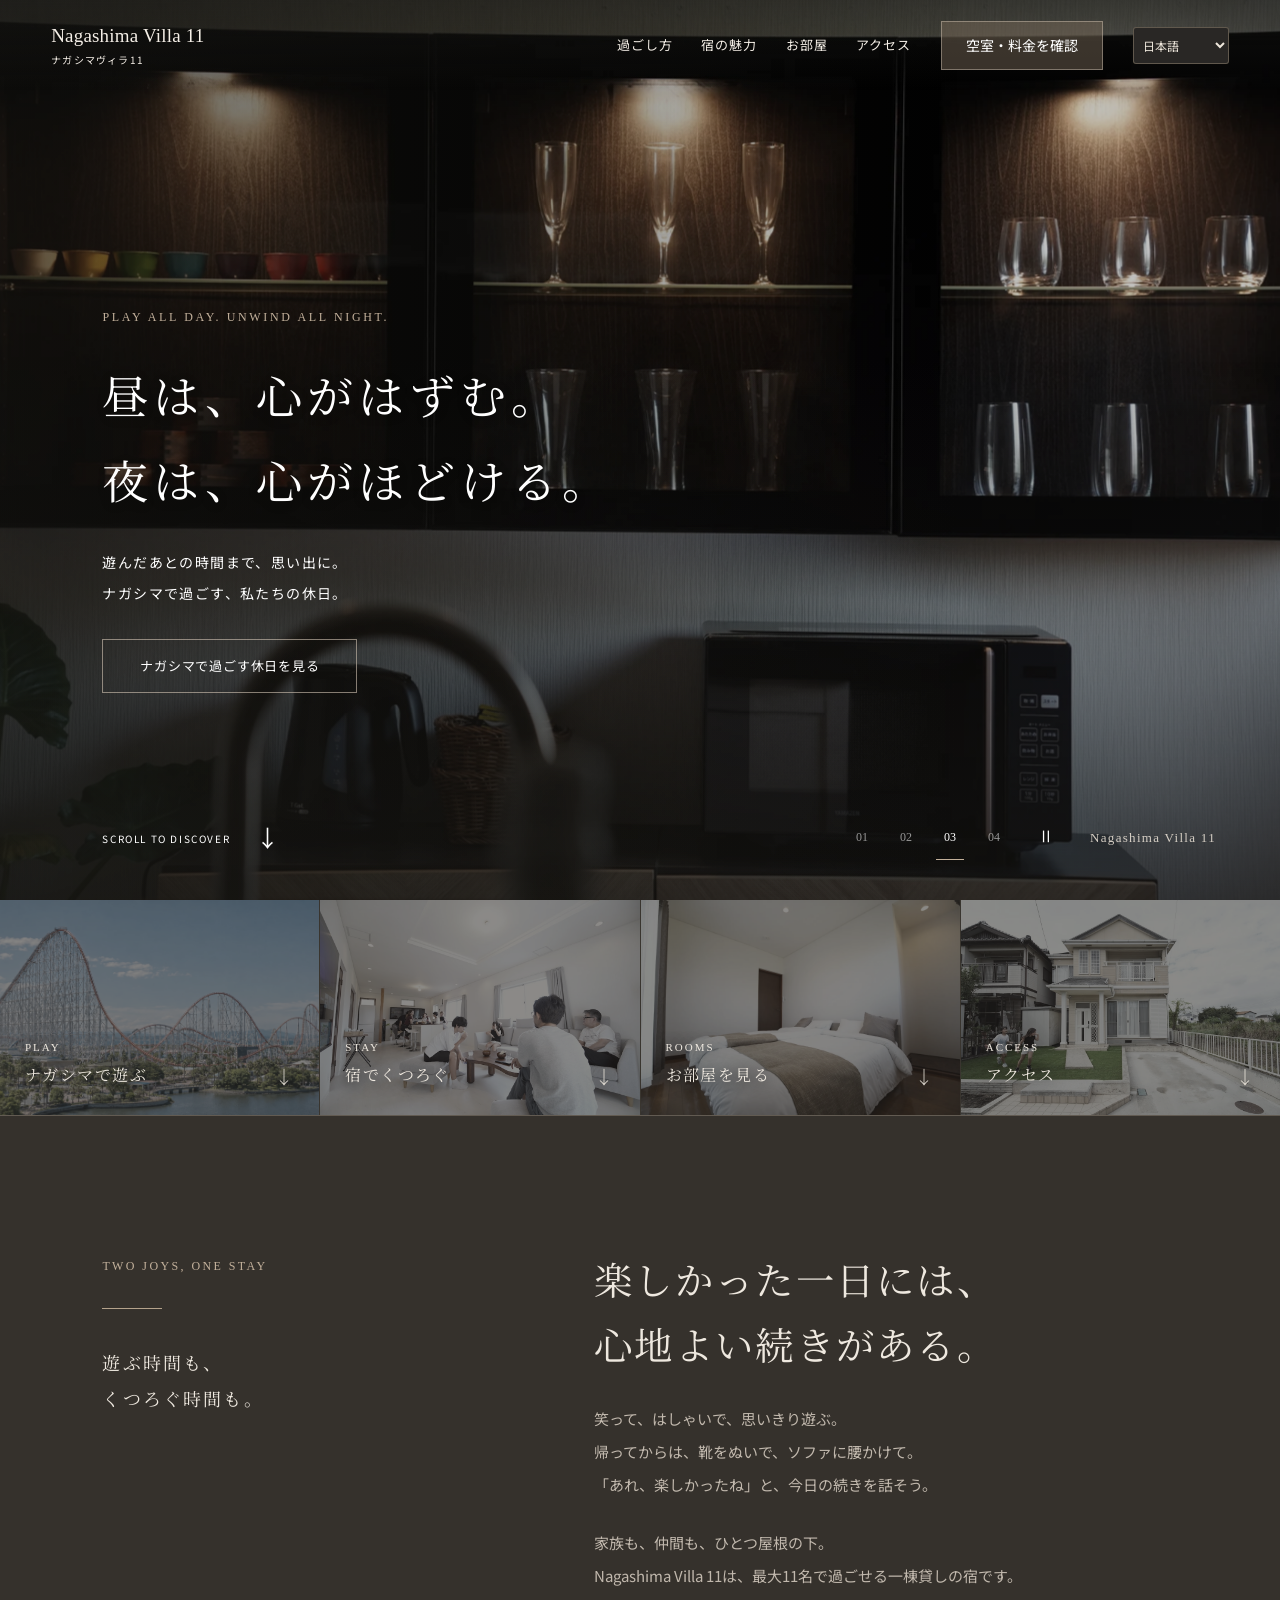
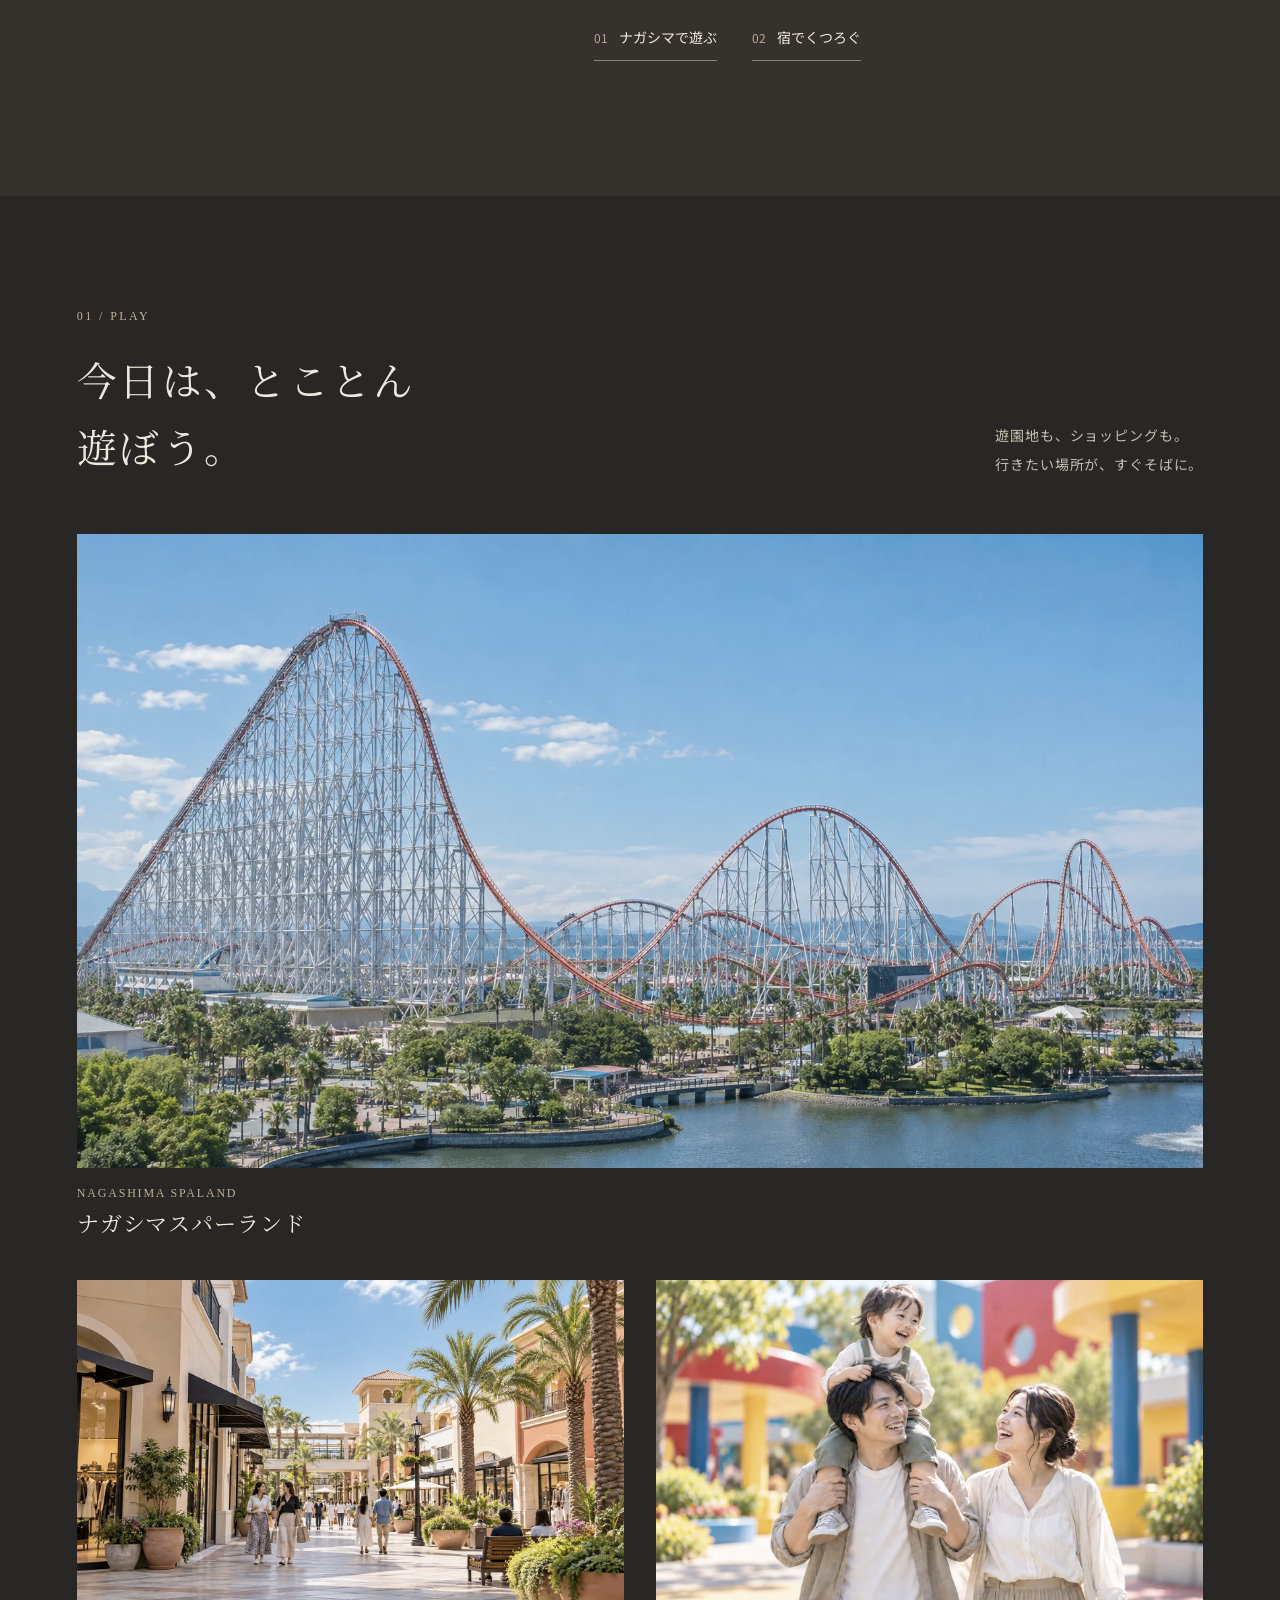
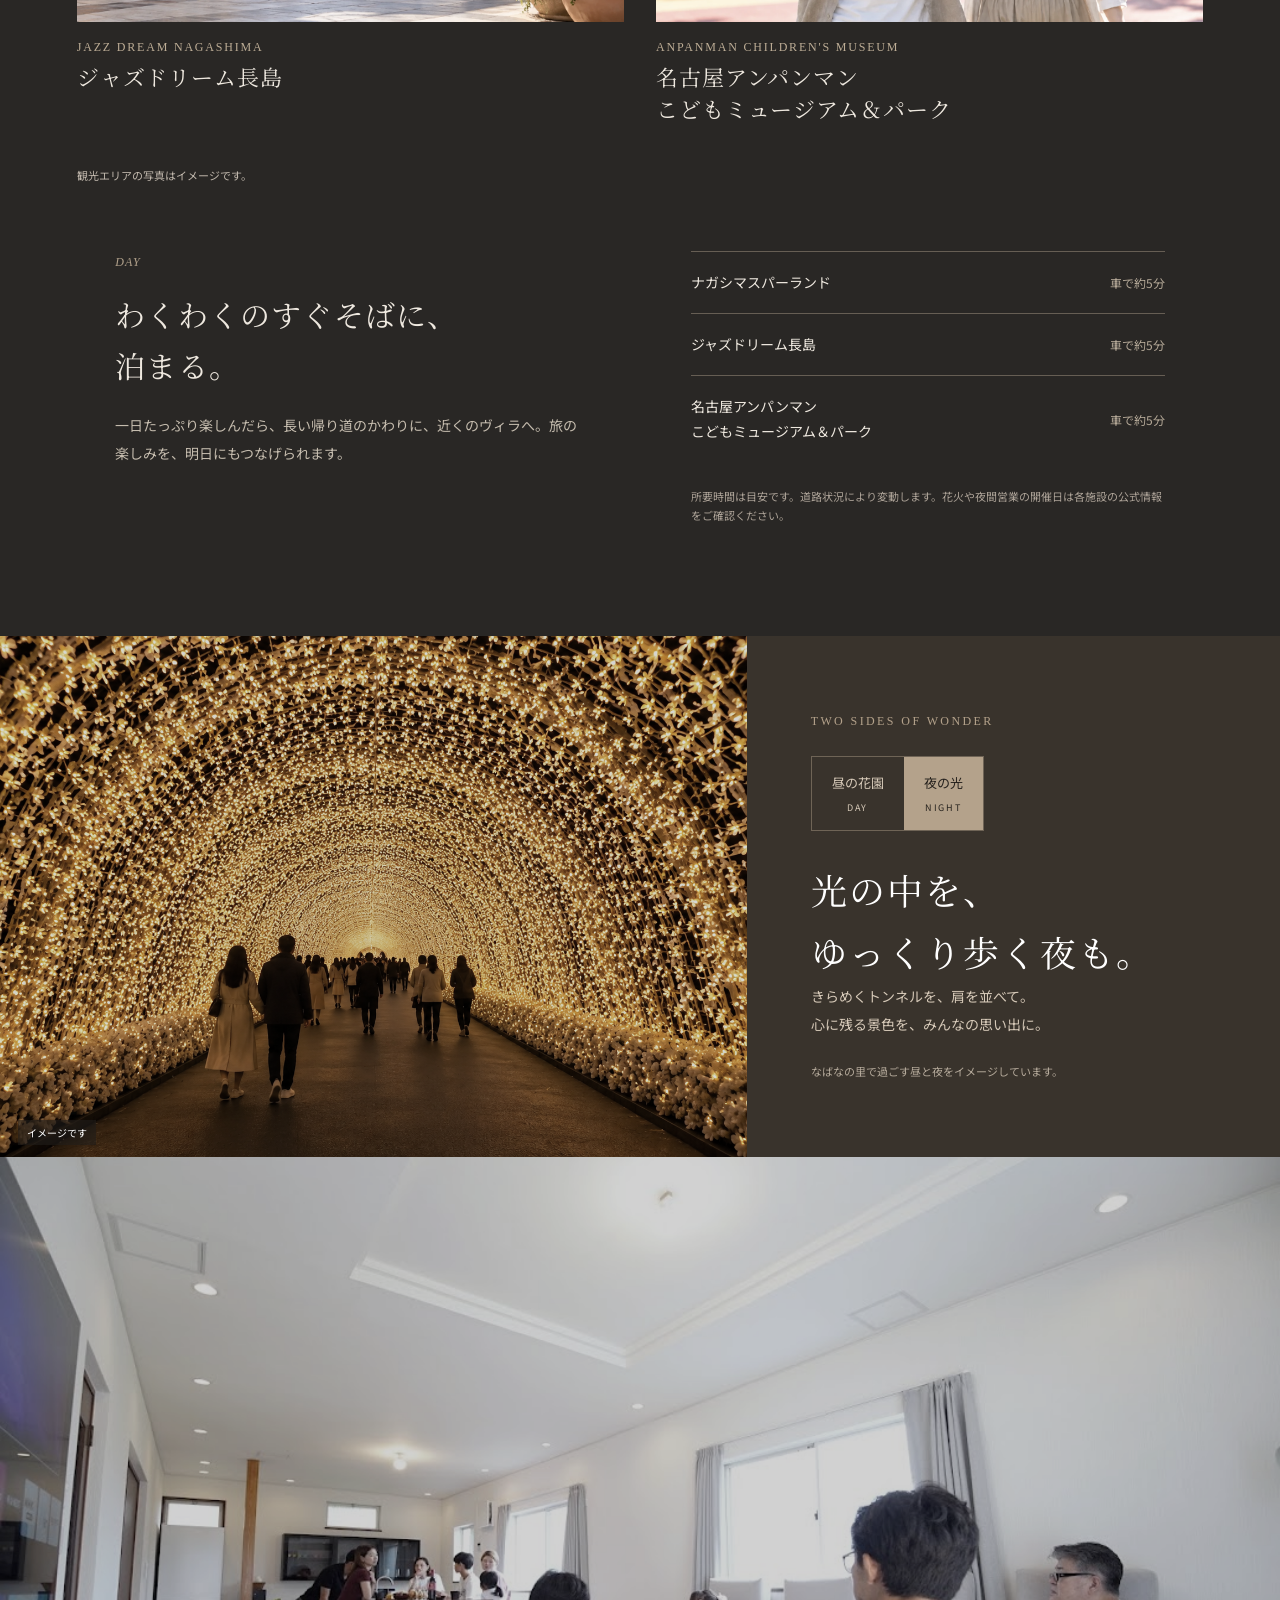
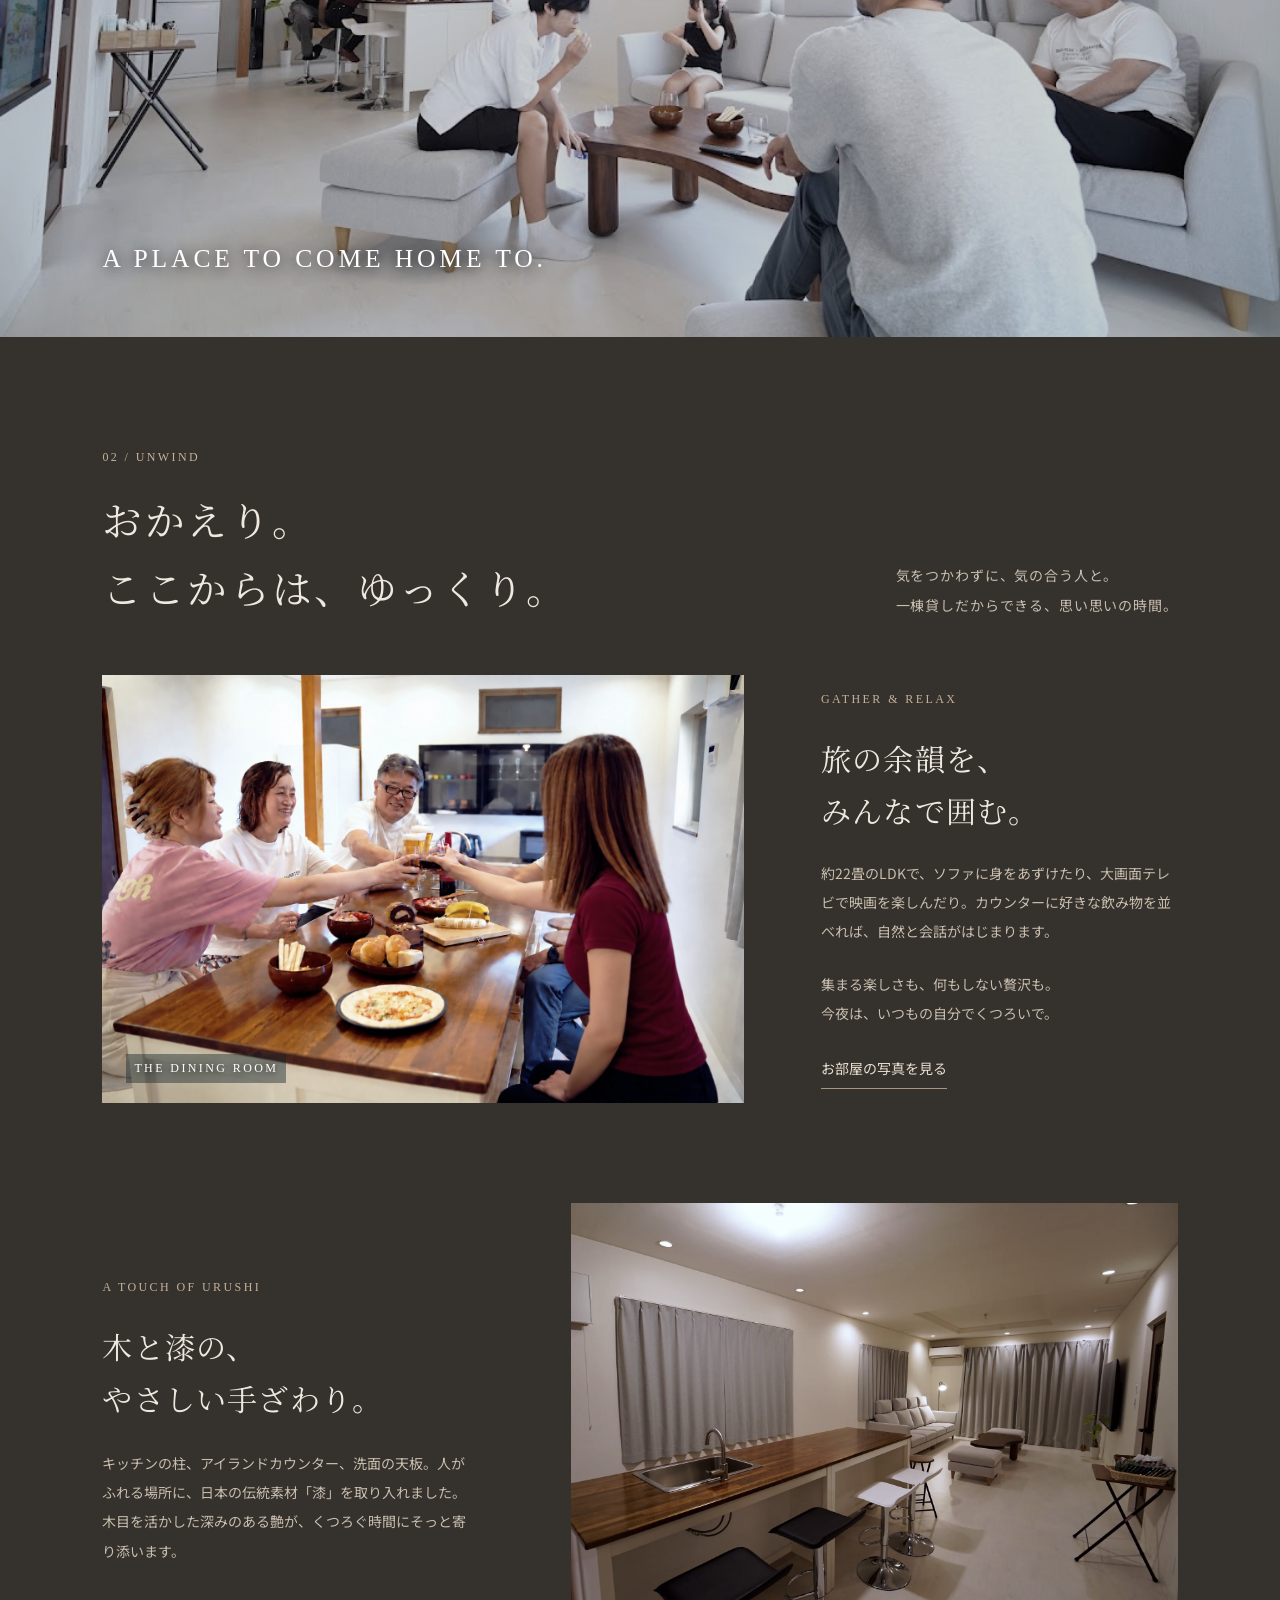
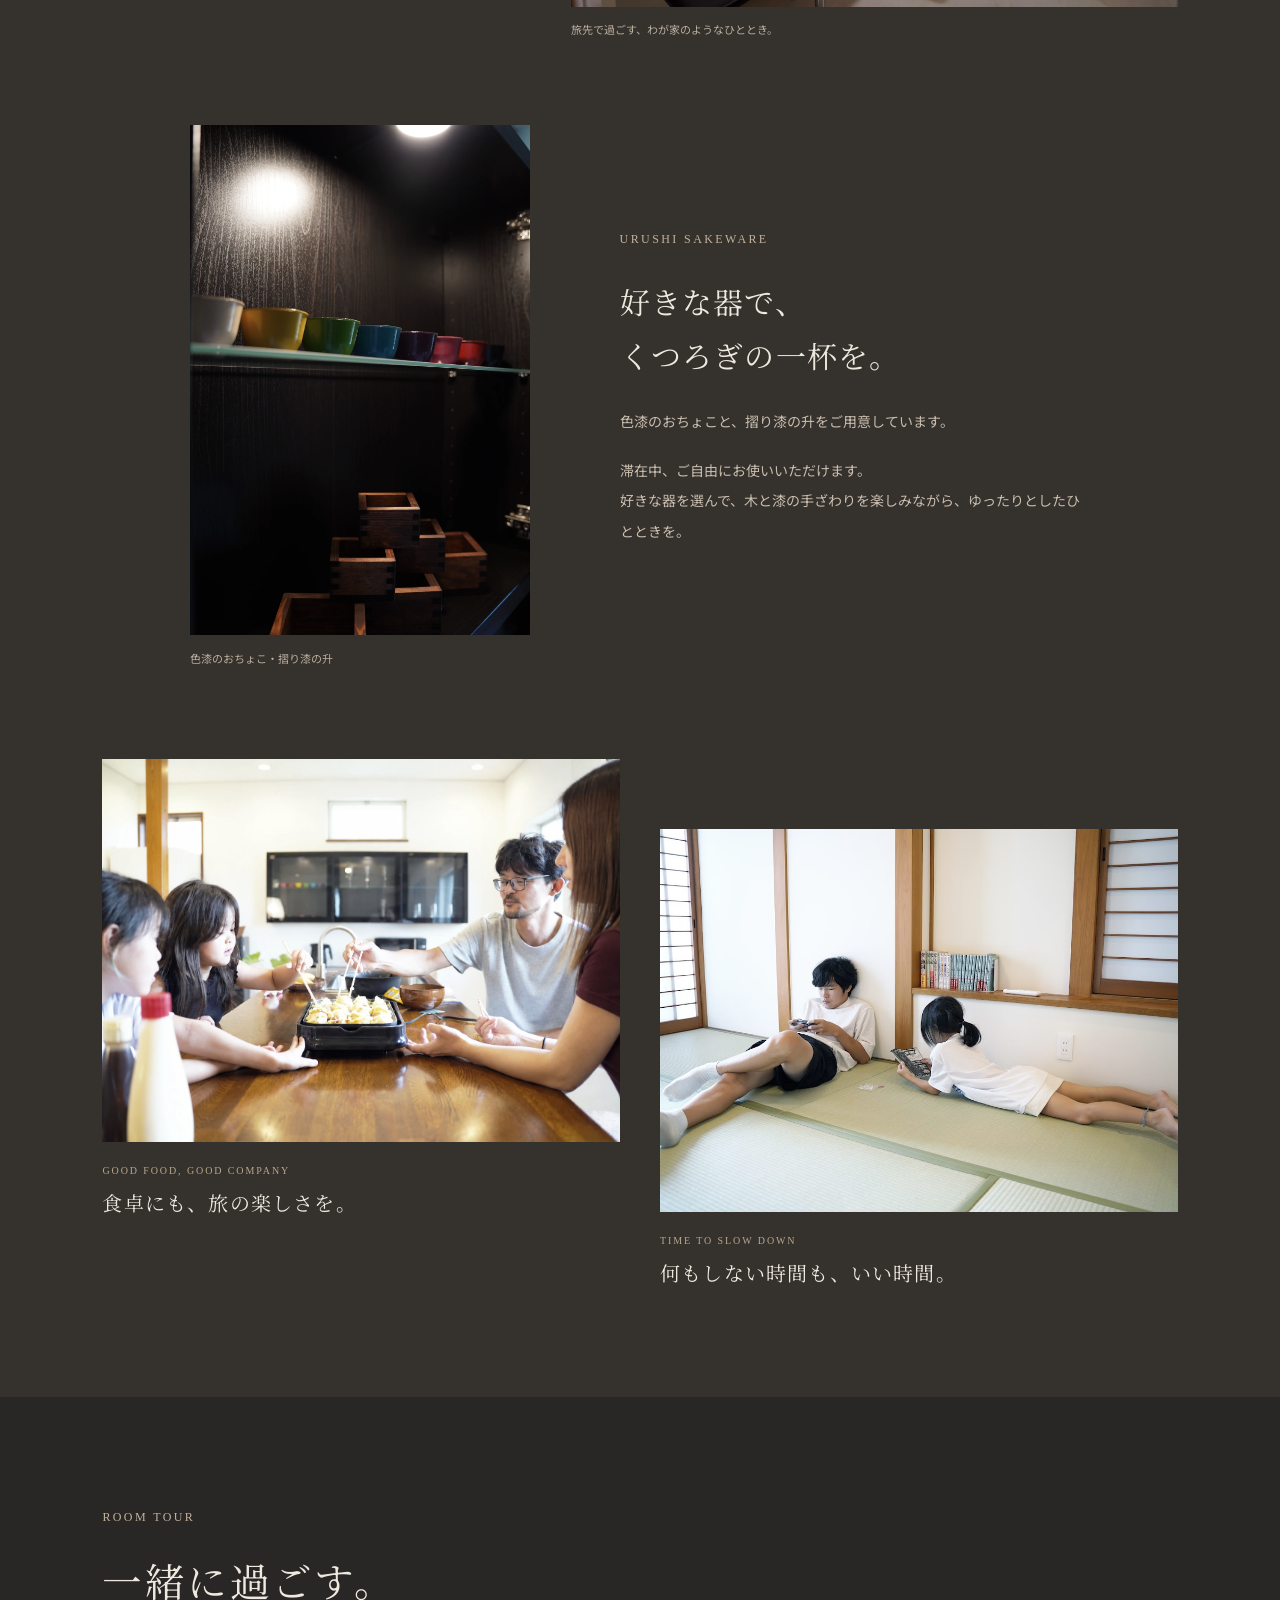
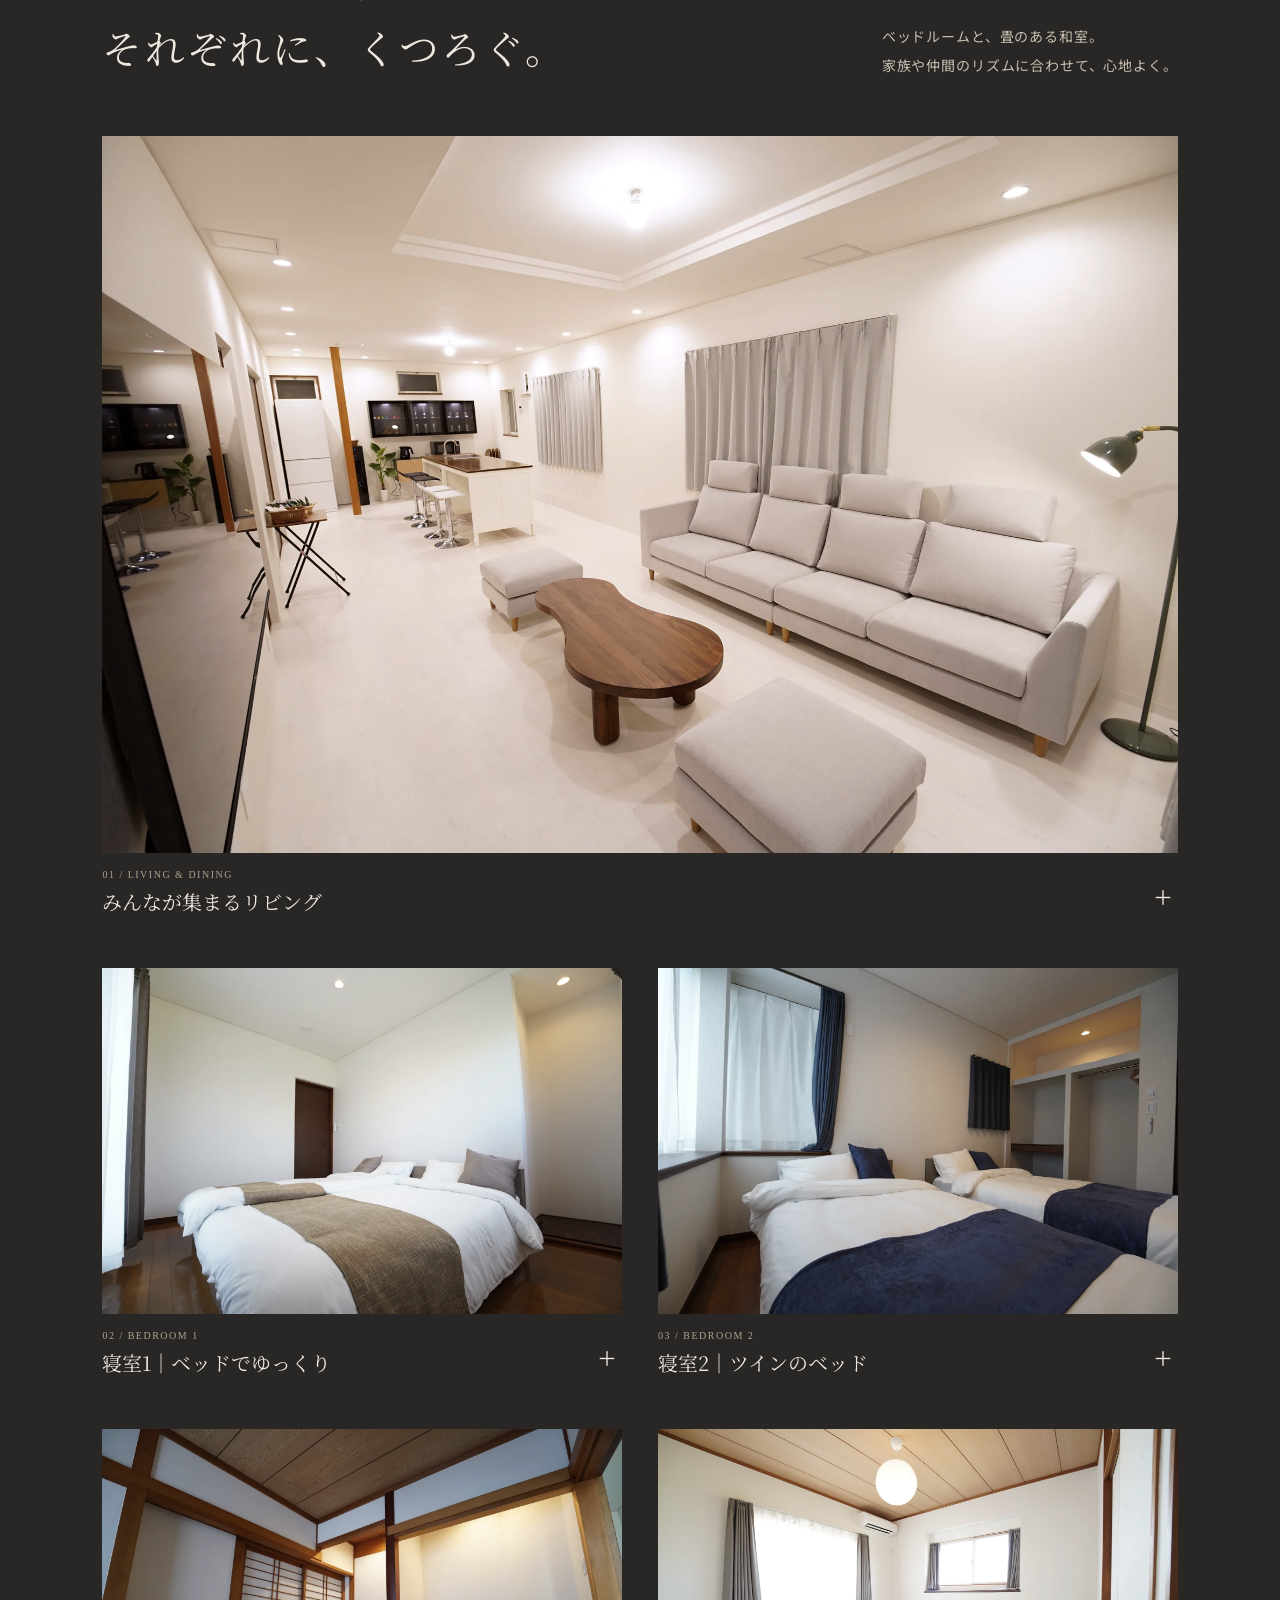
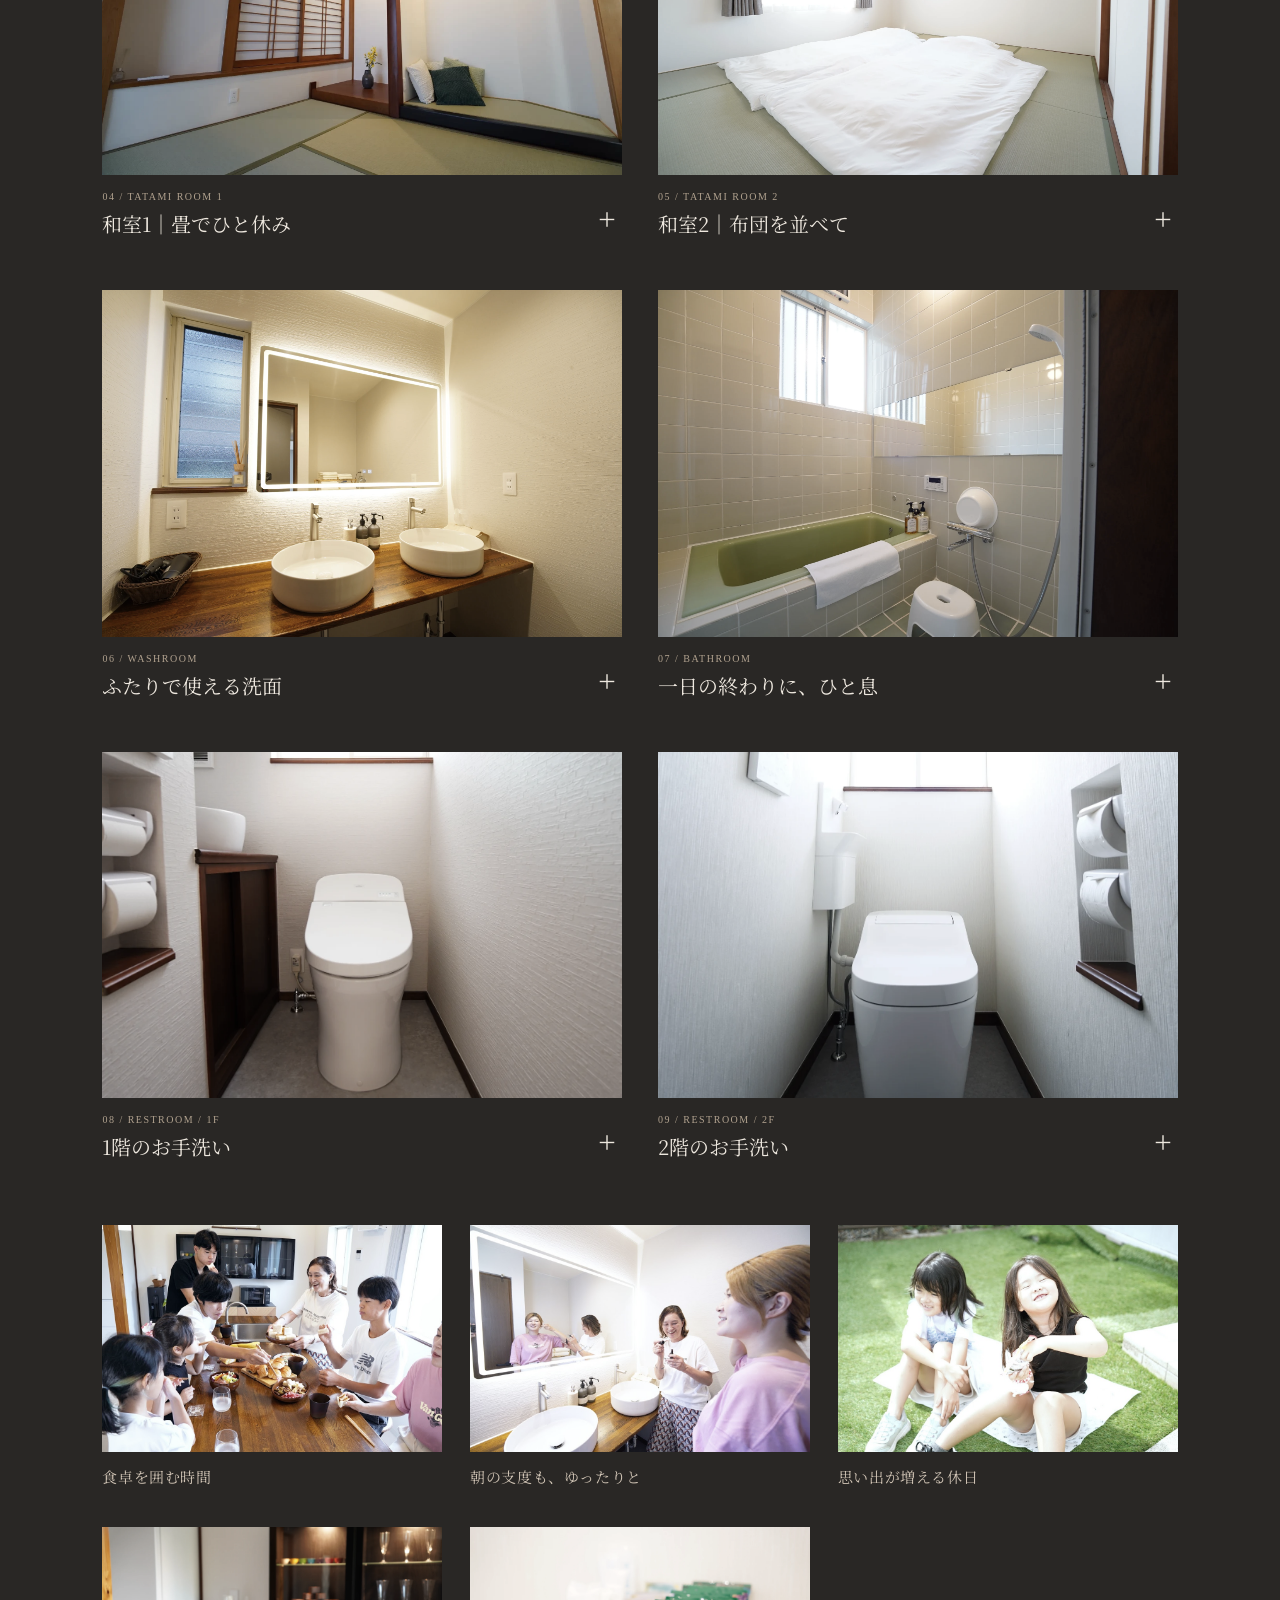
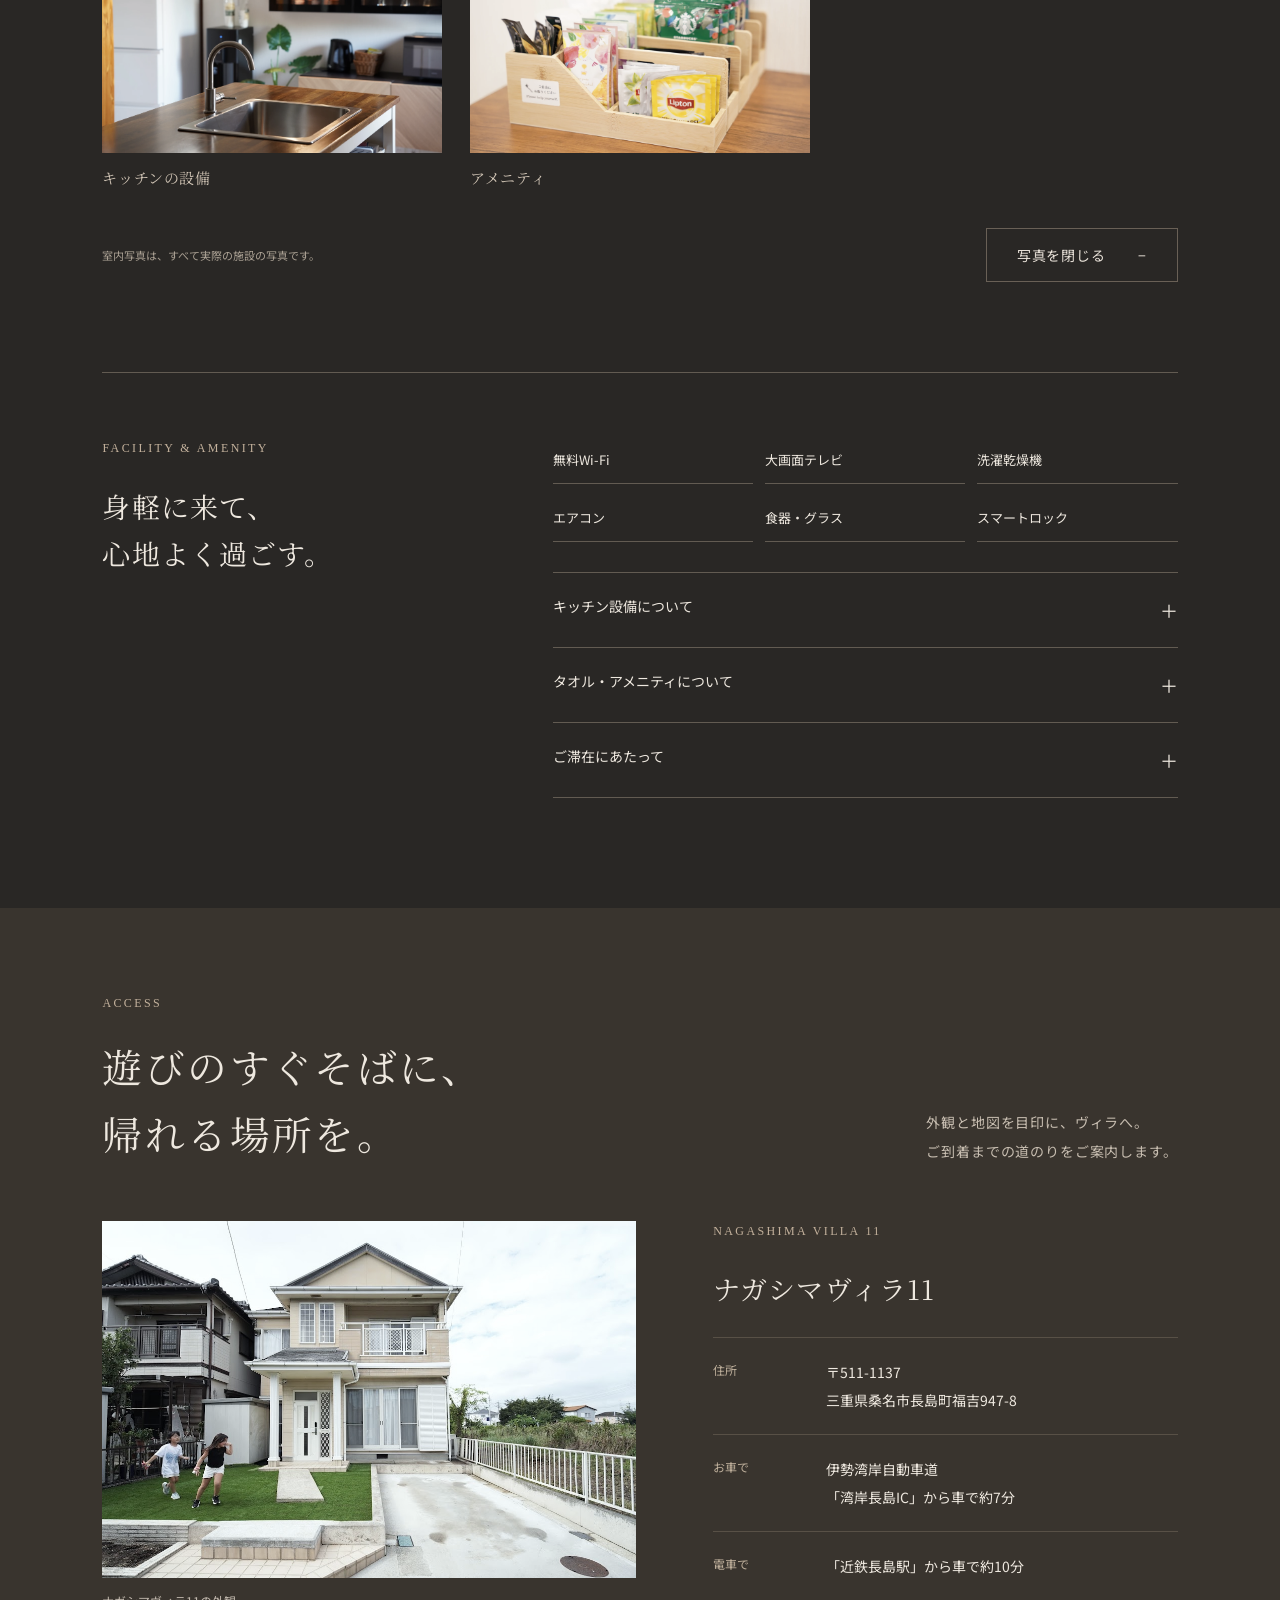
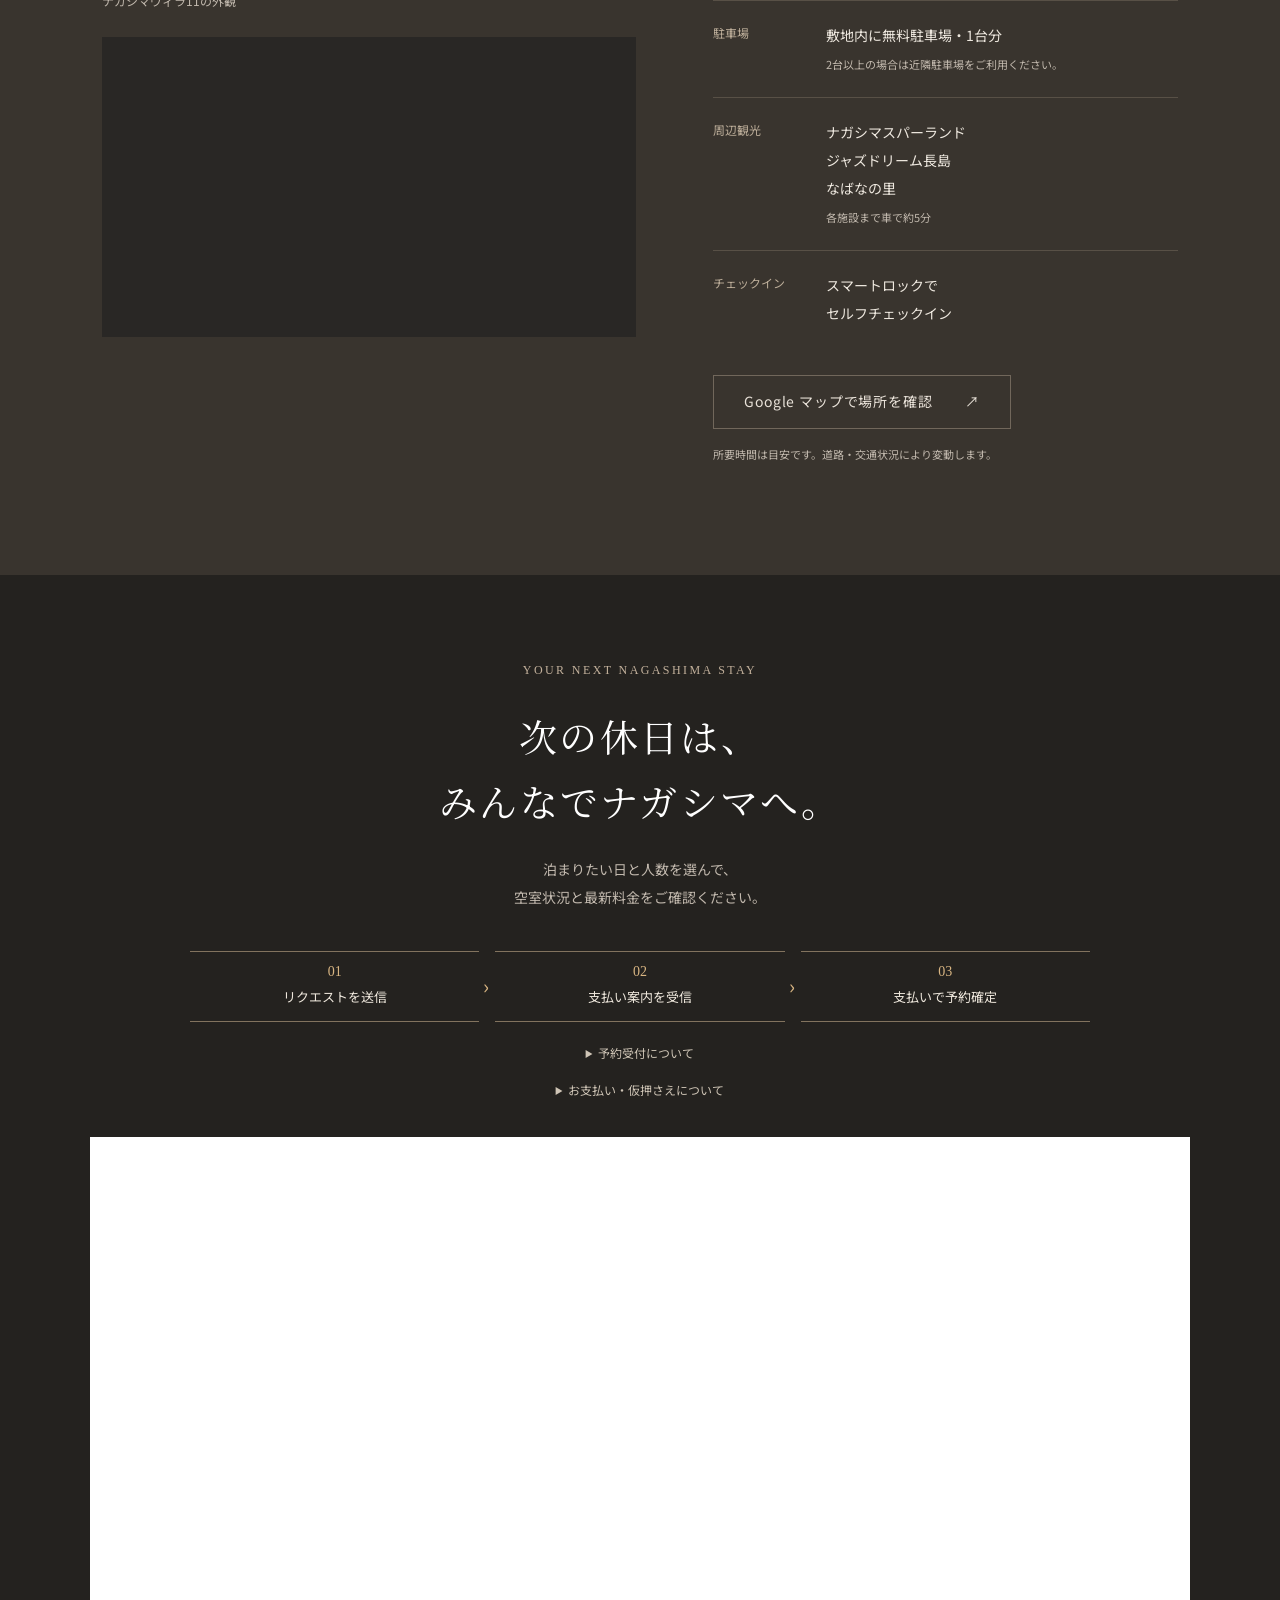
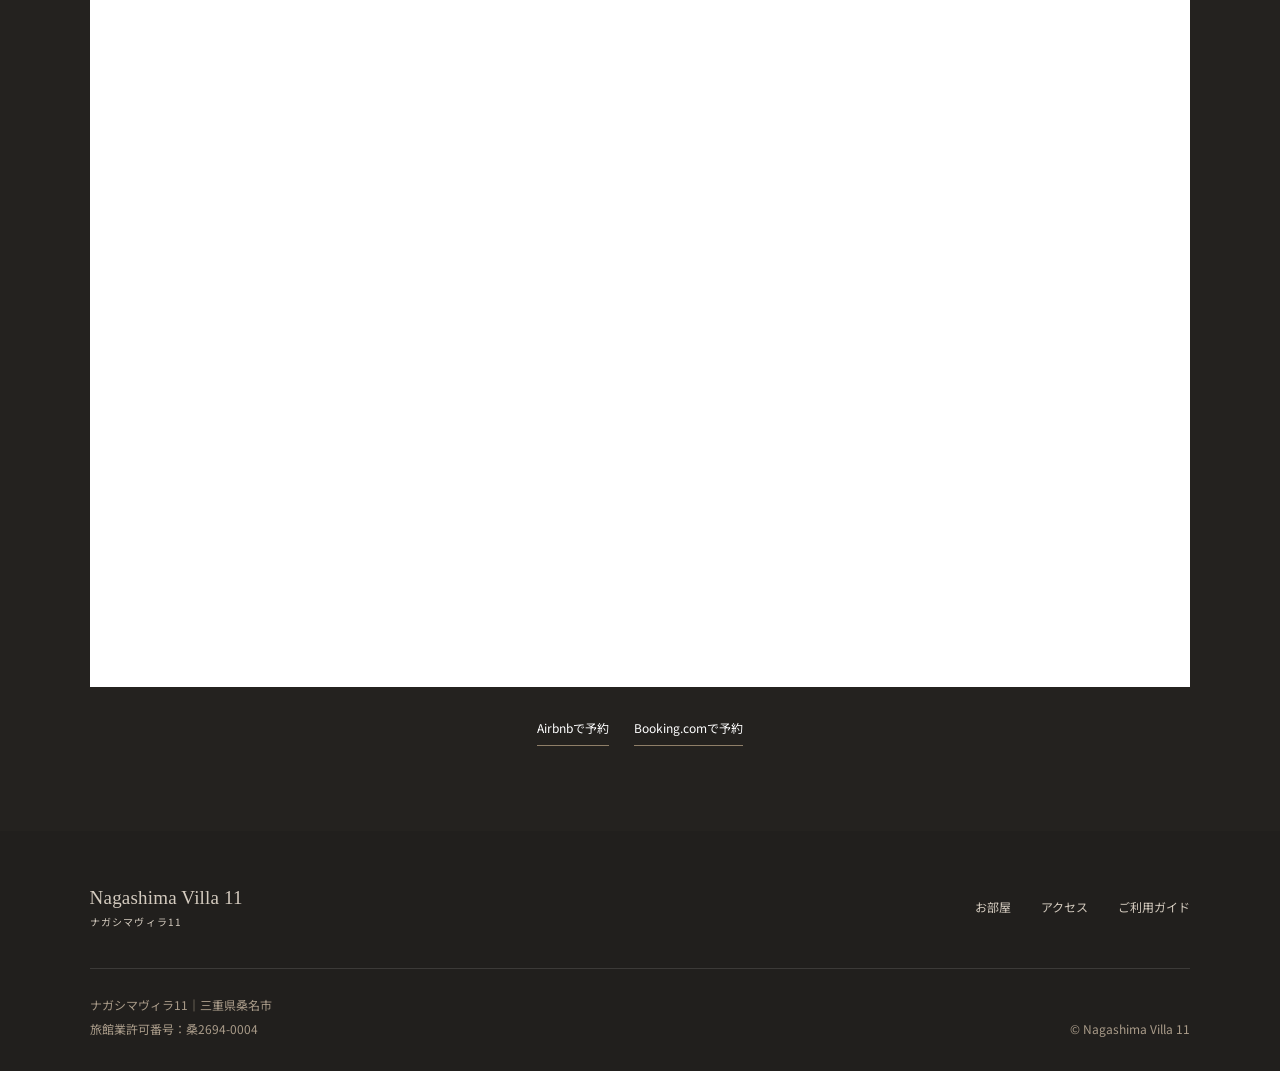
==== commit b37691e5: "Use refined photos in hero, dining and cooking sections" ====
--- a/index.html
+++ b/index.html
@@ -21,7 +21,7 @@
 <nav id="mobile-menu" class="mobile-menu" aria-label="モバイルナビゲーション" hidden><a href="#experience">過ごし方</a><a href="#stay">宿の魅力</a><a href="#rooms">お部屋</a><a href="#access">アクセス</a></nav>
 <main id="main">
 <section id="top" class="hero" aria-labelledby="hero-title"><div class="hero-image" aria-hidden="true">
-<picture><source media="(max-width:800px)" srcset="Images/hero-mobile-01-atrium-warm-brass-v17.webp" width="1024" height="1536"><img class="hero-frame active" src="Images/hero-desktop-toast-20261101.webp" alt="" fetchpriority="high" width="1536" height="1024"></picture>
+<picture><source media="(max-width:800px)" srcset="Images/hero-mobile-01-atrium-warm-brass-v17.webp" width="1024" height="1536"><img class="hero-frame active" src="Images/toast-refined-20261103.webp" alt="" fetchpriority="high" width="1536" height="1024"></picture>
 <picture><source media="(max-width:800px)" srcset="Images/hero-mobile-v15-2.webp" width="1200" height="1800"><img class="hero-frame" src="Images/family-living.jpg" alt="" width="1080" height="720"></picture>
 <picture><source media="(max-width:800px)" srcset="Images/hero-mobile-v15-3.webp" width="1200" height="1800"><img class="hero-frame hero-sake-case" src="Images/sake-case-v4.webp" alt="" width="1800" height="1200"></picture>
 <picture><source media="(max-width:800px)" srcset="Images/hero-mobile-v15-4.webp" width="1200" height="1800"><img class="hero-frame hero-cups" src="Images/ochoko-toast.jpg" alt="" width="903" height="602"></picture>
@@ -39,7 +39,7 @@
 <a class="destination-card" href="https://www.nagoya-anpanman.jp/" target="_blank" rel="noopener"><figure><img src="Images/family-outing-v11.webp" alt="肩車をしながら笑顔で過ごす親子。イメージです" width="1672" height="941" loading="lazy"><figcaption><small>ANPANMAN CHILDREN'S MUSEUM</small><strong>名古屋アンパンマン<br>こどもミュージアム＆パーク</strong></figcaption></figure></a>
 <p class="destination-note">観光エリアの写真はイメージです。</p></div><div class="play-details"><span class="section-number">DAY</span><h3>わくわくのすぐそばに、<br>泊まる。</h3><p>一日たっぷり楽しんだら、長い帰り道のかわりに、近くのヴィラへ。旅の楽しみを、明日にもつなげられます。</p><ul class="place-list"><li><a href="https://www.nagashima-onsen.co.jp/spaland/" target="_blank" rel="noopener"><span>ナガシマスパーランド</span><small>車で約5分</small></a></li><li><a href="https://mitsui-shopping-park.com/mop/nagashima/" target="_blank" rel="noopener"><span>ジャズドリーム長島</span><small>車で約5分</small></a></li><li><a href="https://www.nagoya-anpanman.jp/" target="_blank" rel="noopener"><span>名古屋アンパンマン<br>こどもミュージアム＆パーク</span><small>車で約5分</small></a></li></ul><p class="note">所要時間は目安です。道路状況により変動します。花火や夜間営業の開催日は各施設の公式情報をご確認ください。</p></div></div></section>
 <section class="illumination" aria-label="昼と夜の庭園イメージ"><figure><img id="garden-image" src="Images/illumination-tunnel-v2.png" alt="光のトンネルの内側を歩く風景。イメージです" loading="lazy" width="1672" height="941"><figcaption id="garden-caption">イメージです</figcaption></figure><div class="illumination-copy"><p class="eyebrow">TWO SIDES OF WONDER</p><div class="garden-toggle" role="group" aria-label="昼と夜の風景を切り替える"><button type="button" data-garden="day" aria-pressed="false" aria-controls="garden-content">昼の花園 <span>DAY</span></button><button type="button" data-garden="night" aria-pressed="true" aria-controls="garden-content">夜の光 <span>NIGHT</span></button></div><div id="garden-content" aria-live="polite" aria-atomic="true"><h2 id="garden-title">光の中を、<br>ゆっくり歩く夜も。</h2><p id="garden-description">きらめくトンネルを、肩を並べて。<br>心に残る景色を、みんなの思い出に。</p></div><p class="note">なばなの里で過ごす昼と夜をイメージしています。</p></div></section>
-<div class="full-photo"><img src="Images/family-living.jpg" alt="家族がリビングのソファでくつろいでいる様子" width="1080" height="720" loading="lazy"><span>A PLACE TO COME HOME TO.</span></div><section id="stay" class="stay-section section-pad"><div class="section-head"><div><p class="eyebrow">02 / UNWIND</p><h2>おかえり。<br>ここからは、ゆっくり。</h2></div><p>気をつかわずに、気の合う人と。<br>一棟貸しだからできる、思い思いの時間。</p></div><div class="stay-feature"><div class="stay-photo"><img src="Images/family-toast.jpg" alt="漆のカウンターを囲んで乾杯する家族" width="1080" height="720" loading="lazy"><span>THE DINING ROOM</span></div><div class="stay-description"><p class="eyebrow">GATHER & RELAX</p><h3>旅の余韻を、<br>みんなで囲む。</h3><p>約22畳のLDKで、ソファに身をあずけたり、大画面テレビで映画を楽しんだり。カウンターに好きな飲み物を並べれば、自然と会話がはじまります。</p><p>集まる楽しさも、何もしない贅沢も。<br>今夜は、いつもの自分でくつろいで。</p><a class="text-link" href="#rooms">お部屋の写真を見る</a></div></div><div class="material-story"><div class="material-copy"><p class="eyebrow">A TOUCH OF URUSHI</p><h3>木と漆の、<br>やさしい手ざわり。</h3><p>キッチンの柱、アイランドカウンター、洗面の天板。人がふれる場所に、日本の伝統素材「漆」を取り入れました。木目を活かした深みのある艶が、くつろぐ時間にそっと寄り添います。</p></div><figure><img src="Images/ldk-counter.webp" alt="木目を活かした漆のアイランドカウンター" loading="lazy" width="2000" height="1333"><figcaption>旅先で過ごす、わが家のようなひととき。</figcaption></figure></div><div class="urushi-vessels" id="urushi-sakeware"><figure><img src="Images/urushi-sakeware-v9.webp" alt="色漆のおちょこと摺り漆の升" width="1333" height="2000" loading="lazy"><figcaption>色漆のおちょこ・摺り漆の升</figcaption></figure><div class="urushi-vessels-copy"><p class="eyebrow">URUSHI SAKEWARE</p><h3>好きな器で、<br>くつろぎの一杯を。</h3><p>色漆のおちょこと、摺り漆の升をご用意しています。</p><p>滞在中、ご自由にお使いいただけます。<br>好きな器を選んで、木と漆の手ざわりを楽しみながら、ゆったりとしたひとときを。</p></div></div><div class="life-story"><figure><img src="Images/family-cooking.jpg" alt="家族でホットプレートを囲む夕食のひととき" loading="lazy" width="1080" height="720"><figcaption><small>GOOD FOOD, GOOD COMPANY</small>食卓にも、旅の楽しさを。</figcaption></figure><figure><img src="Images/family-tatami.jpg" alt="和室で親子が漫画を読んでくつろぐ様子" loading="lazy" width="1080" height="720"><figcaption><small>TIME TO SLOW DOWN</small>何もしない時間も、いい時間。</figcaption></figure></div></section>
+<div class="full-photo"><img src="Images/family-living.jpg" alt="家族がリビングのソファでくつろいでいる様子" width="1080" height="720" loading="lazy"><span>A PLACE TO COME HOME TO.</span></div><section id="stay" class="stay-section section-pad"><div class="section-head"><div><p class="eyebrow">02 / UNWIND</p><h2>おかえり。<br>ここからは、ゆっくり。</h2></div><p>気をつかわずに、気の合う人と。<br>一棟貸しだからできる、思い思いの時間。</p></div><div class="stay-feature"><div class="stay-photo"><img src="Images/toast-refined-20261103.webp" alt="漆のカウンターを囲んで乾杯する家族" width="1536" height="1024" loading="lazy"><span>THE DINING ROOM</span></div><div class="stay-description"><p class="eyebrow">GATHER & RELAX</p><h3>旅の余韻を、<br>みんなで囲む。</h3><p>約22畳のLDKで、ソファに身をあずけたり、大画面テレビで映画を楽しんだり。カウンターに好きな飲み物を並べれば、自然と会話がはじまります。</p><p>集まる楽しさも、何もしない贅沢も。<br>今夜は、いつもの自分でくつろいで。</p><a class="text-link" href="#rooms">お部屋の写真を見る</a></div></div><div class="material-story"><div class="material-copy"><p class="eyebrow">A TOUCH OF URUSHI</p><h3>木と漆の、<br>やさしい手ざわり。</h3><p>キッチンの柱、アイランドカウンター、洗面の天板。人がふれる場所に、日本の伝統素材「漆」を取り入れました。木目を活かした深みのある艶が、くつろぐ時間にそっと寄り添います。</p></div><figure><img src="Images/ldk-counter.webp" alt="木目を活かした漆のアイランドカウンター" loading="lazy" width="2000" height="1333"><figcaption>旅先で過ごす、わが家のようなひととき。</figcaption></figure></div><div class="urushi-vessels" id="urushi-sakeware"><figure><img src="Images/urushi-sakeware-v9.webp" alt="色漆のおちょこと摺り漆の升" width="1333" height="2000" loading="lazy"><figcaption>色漆のおちょこ・摺り漆の升</figcaption></figure><div class="urushi-vessels-copy"><p class="eyebrow">URUSHI SAKEWARE</p><h3>好きな器で、<br>くつろぎの一杯を。</h3><p>色漆のおちょこと、摺り漆の升をご用意しています。</p><p>滞在中、ご自由にお使いいただけます。<br>好きな器を選んで、木と漆の手ざわりを楽しみながら、ゆったりとしたひとときを。</p></div></div><div class="life-story"><figure><img src="Images/cooking-refined-20261103.webp" alt="家族でホットプレートを囲む夕食のひととき" loading="lazy" width="1536" height="1024"><figcaption><small>GOOD FOOD, GOOD COMPANY</small>食卓にも、旅の楽しさを。</figcaption></figure><figure><img src="Images/family-tatami.jpg" alt="和室で親子が漫画を読んでくつろぐ様子" loading="lazy" width="1080" height="720"><figcaption><small>TIME TO SLOW DOWN</small>何もしない時間も、いい時間。</figcaption></figure></div></section>
 <section id="rooms" class="rooms-section section-pad"><div class="section-head"><div><p class="eyebrow">ROOM TOUR</p><h2>一緒に過ごす。<br>それぞれに、くつろぐ。</h2></div><p>ベッドルームと、畳のある和室。<br>家族や仲間のリズムに合わせて、心地よく。</p></div><div class="room-grid">
 <button class="room-card room-large" data-photo="Images/living-room.webp" data-caption="リビング・ダイニング｜約22畳の集まれる空間"><img src="Images/living-room.webp" alt="ソファと木のテーブルがあるリビング・ダイニング" loading="lazy" width="2000" height="1333"><span><small>01 / LIVING & DINING</small><strong>みんなが集まるリビング</strong><b aria-hidden="true">＋</b></span></button>
 <button class="room-card" data-photo="Images/bedroom-triple.webp" data-caption="寝室1｜ベッドが並ぶ落ち着いた空間"><img src="Images/bedroom-triple.webp" alt="寝室1｜ベッドが並ぶ落ち着いた空間" loading="lazy"><span><small>02 / BEDROOM 1</small><strong>寝室1｜ベッドでゆっくり</strong><b aria-hidden="true">＋</b></span></button>
@@ -69,3 +69,4 @@
 <dialog id="photo-dialog" aria-labelledby="photo-caption"><button class="dialog-close" aria-label="写真を閉じる">×</button><img id="dialog-image" alt=""><div class="dialog-bottom"><button id="previous-photo" aria-label="前の写真">前へ</button><p id="photo-caption"></p><button id="next-photo" aria-label="次の写真">次へ</button></div></dialog>
 </body></html>
 
+
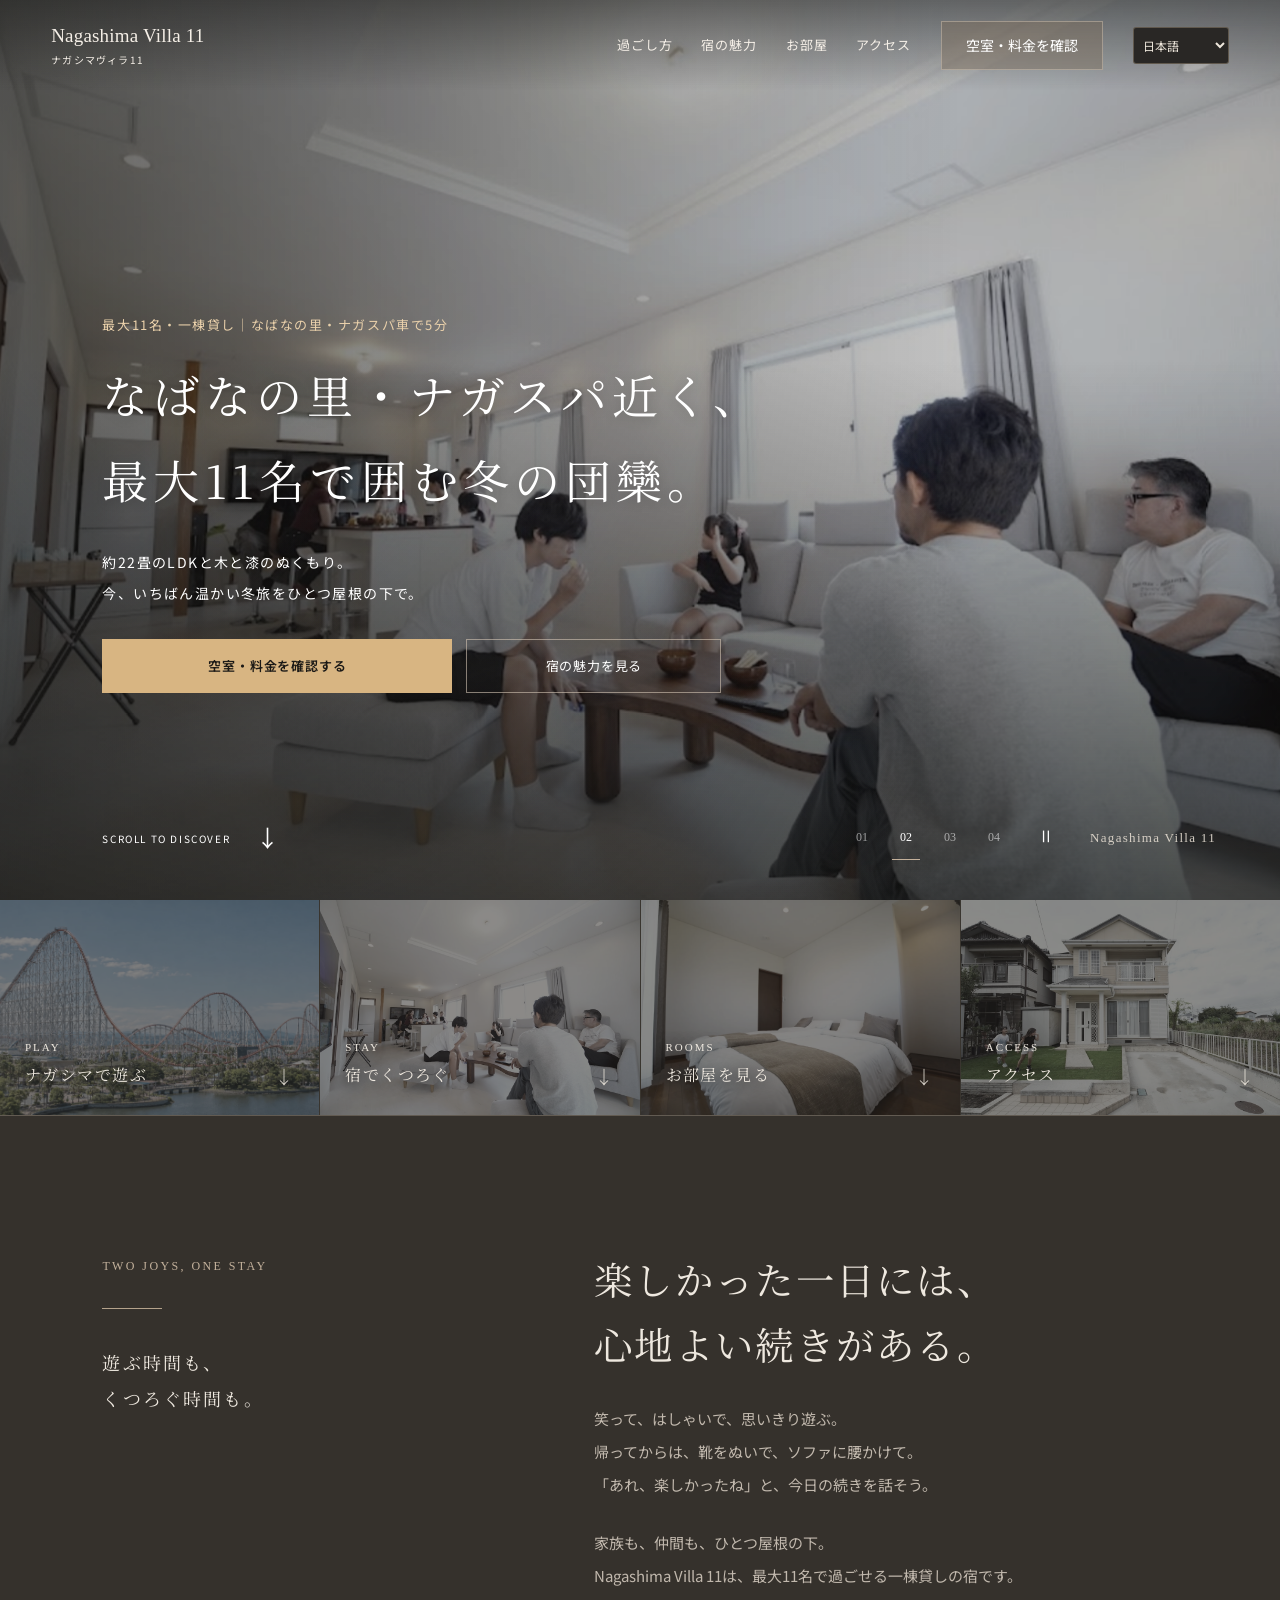
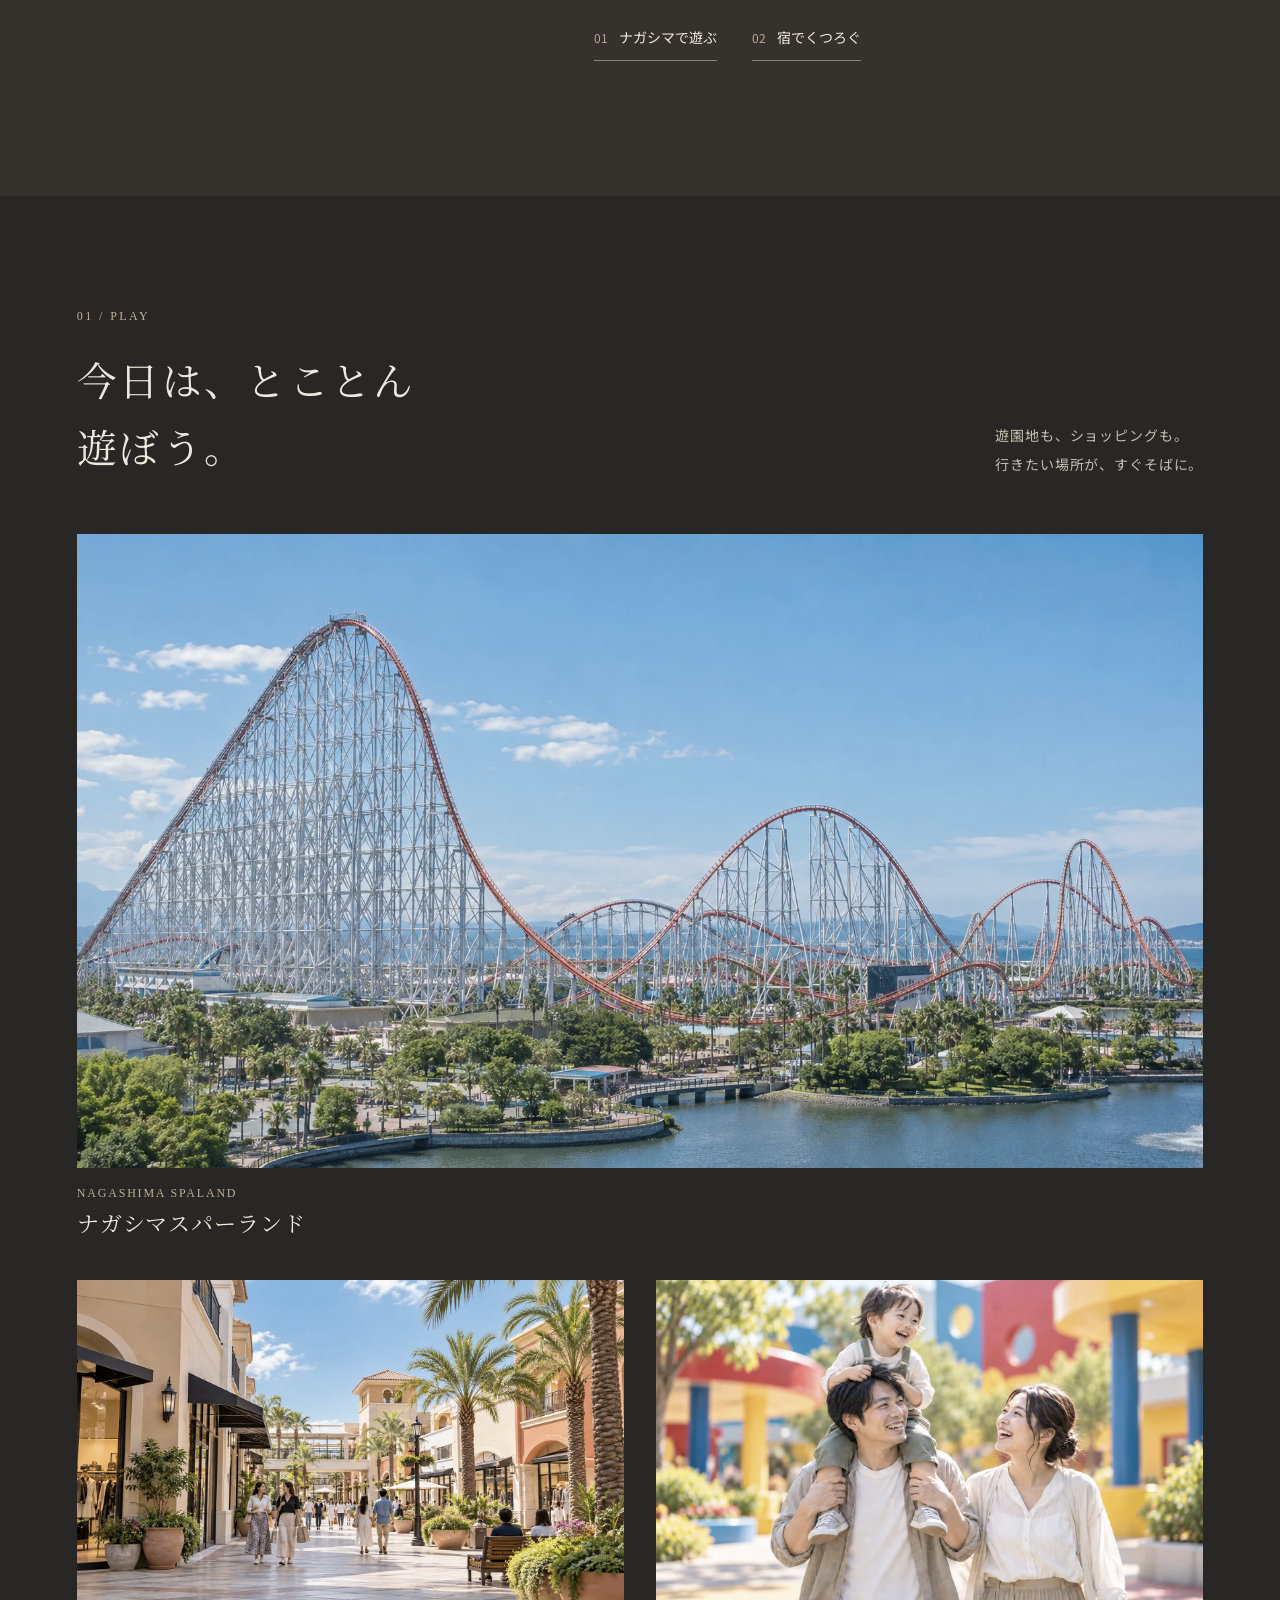
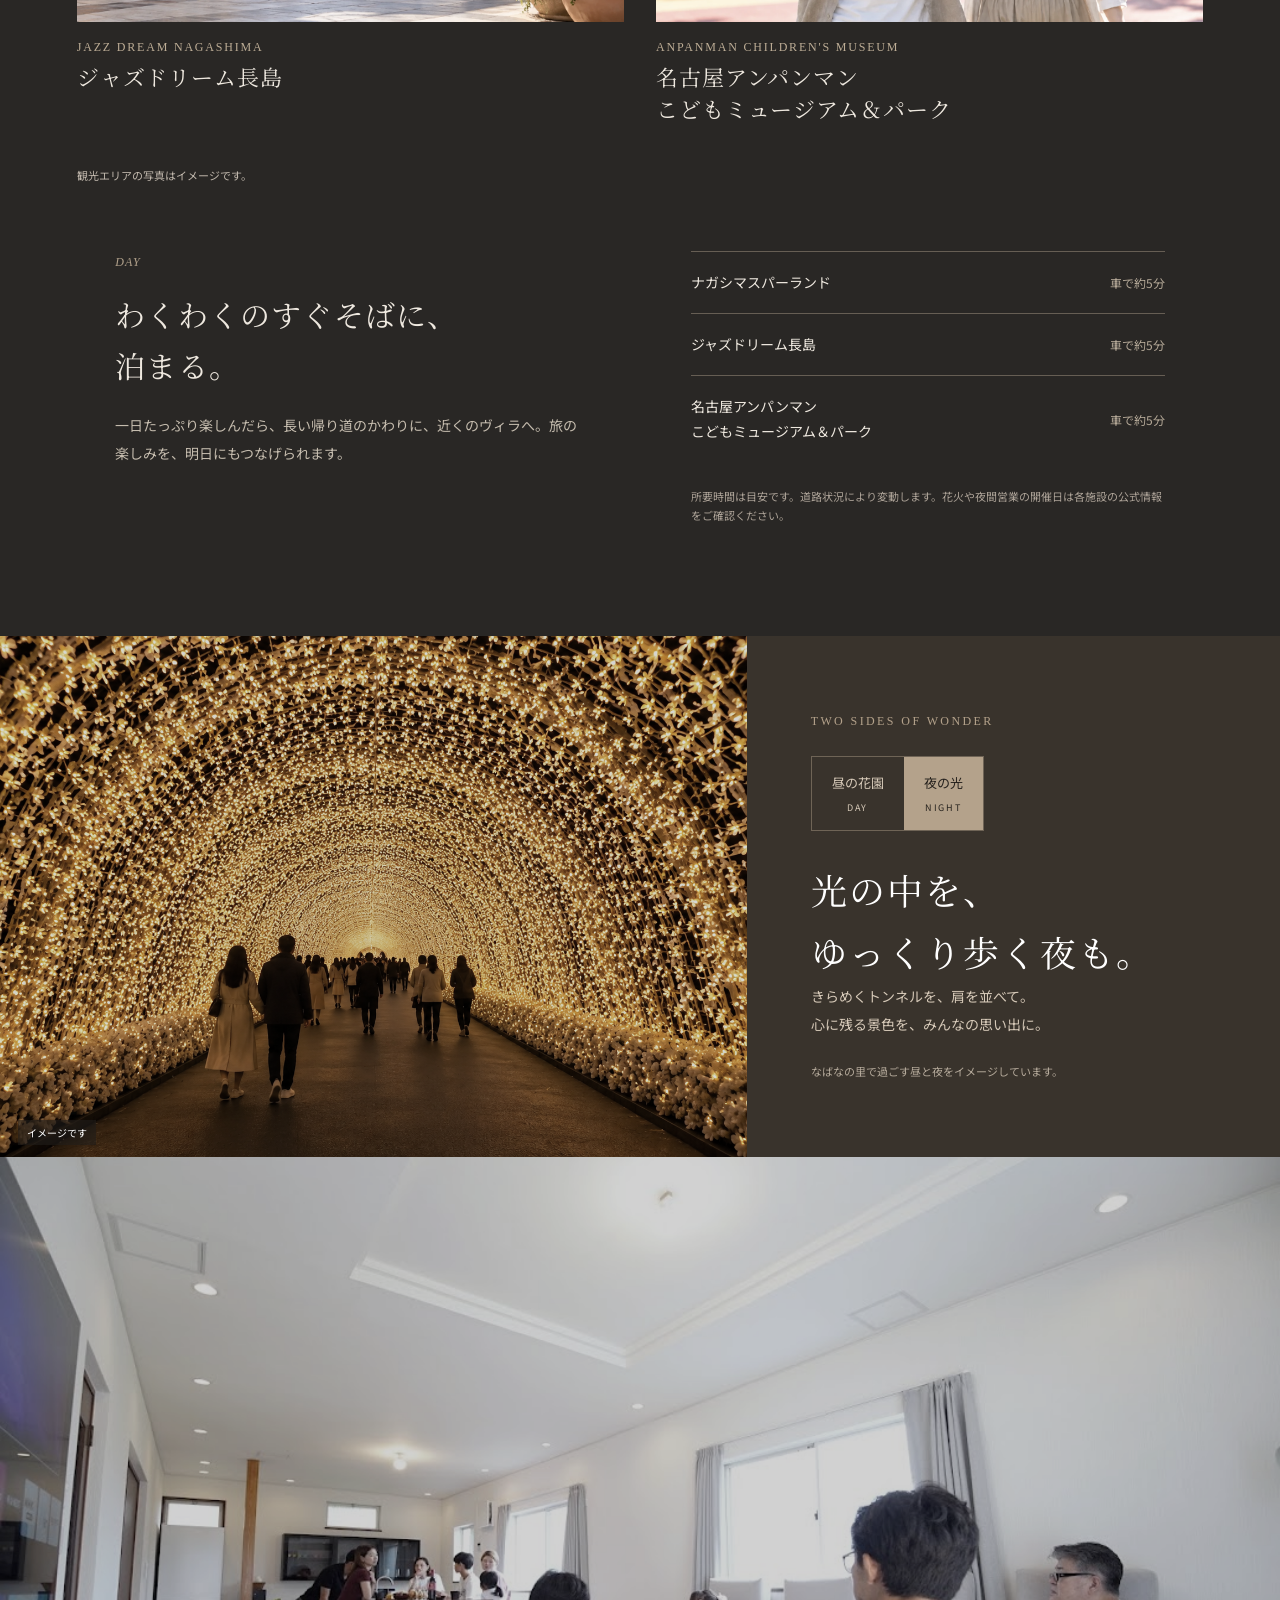
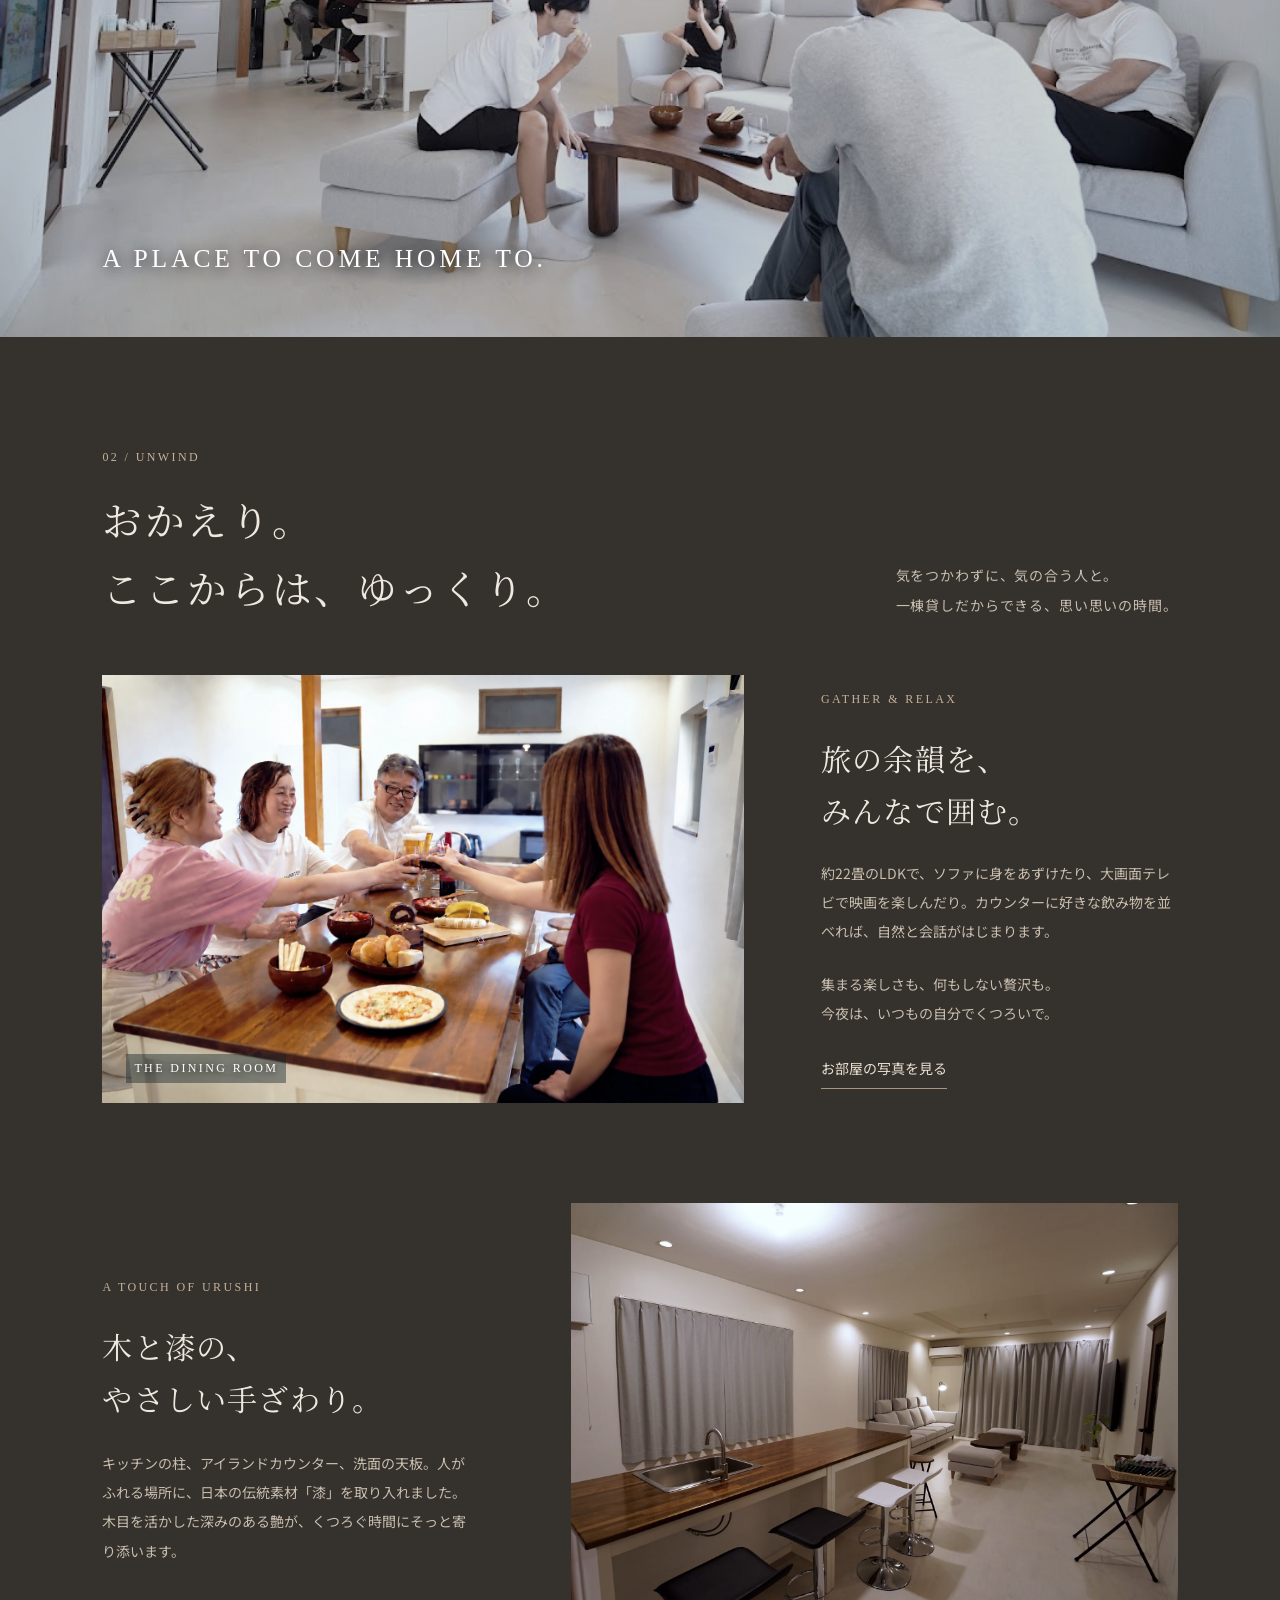
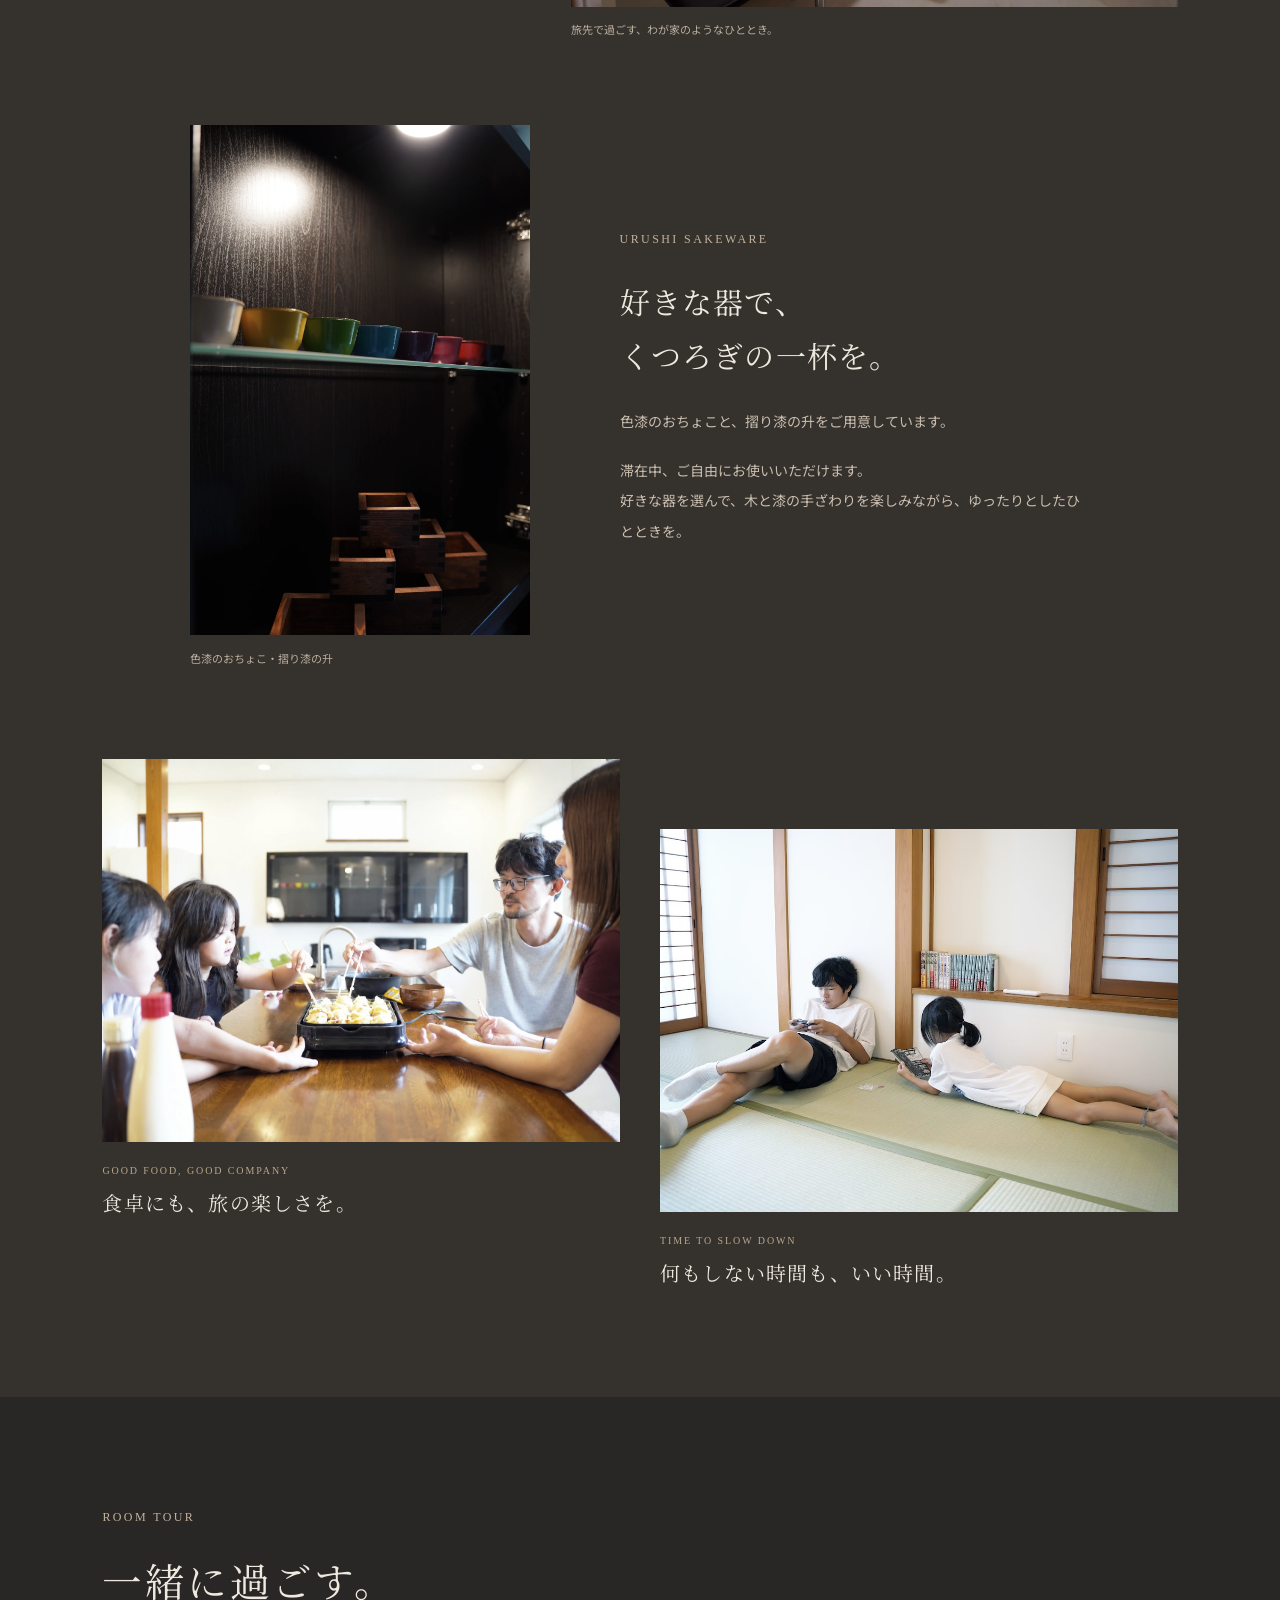
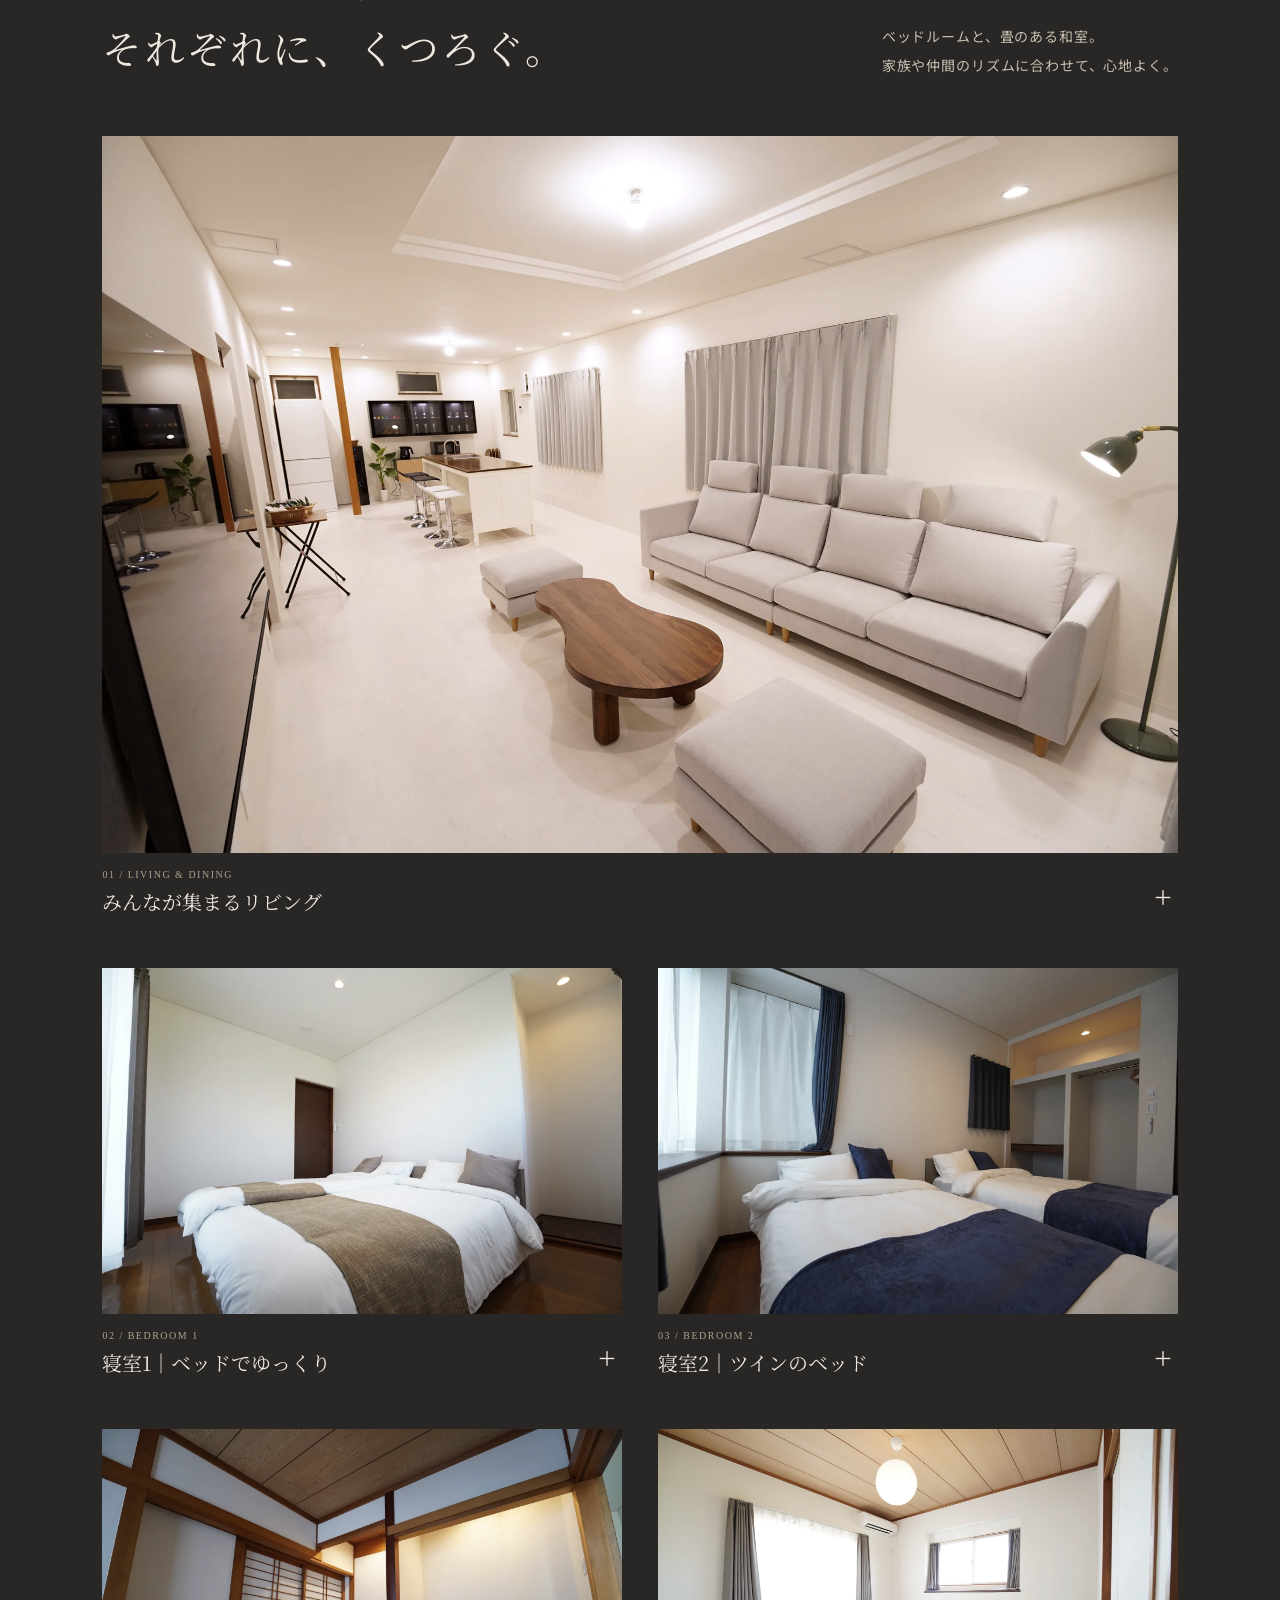
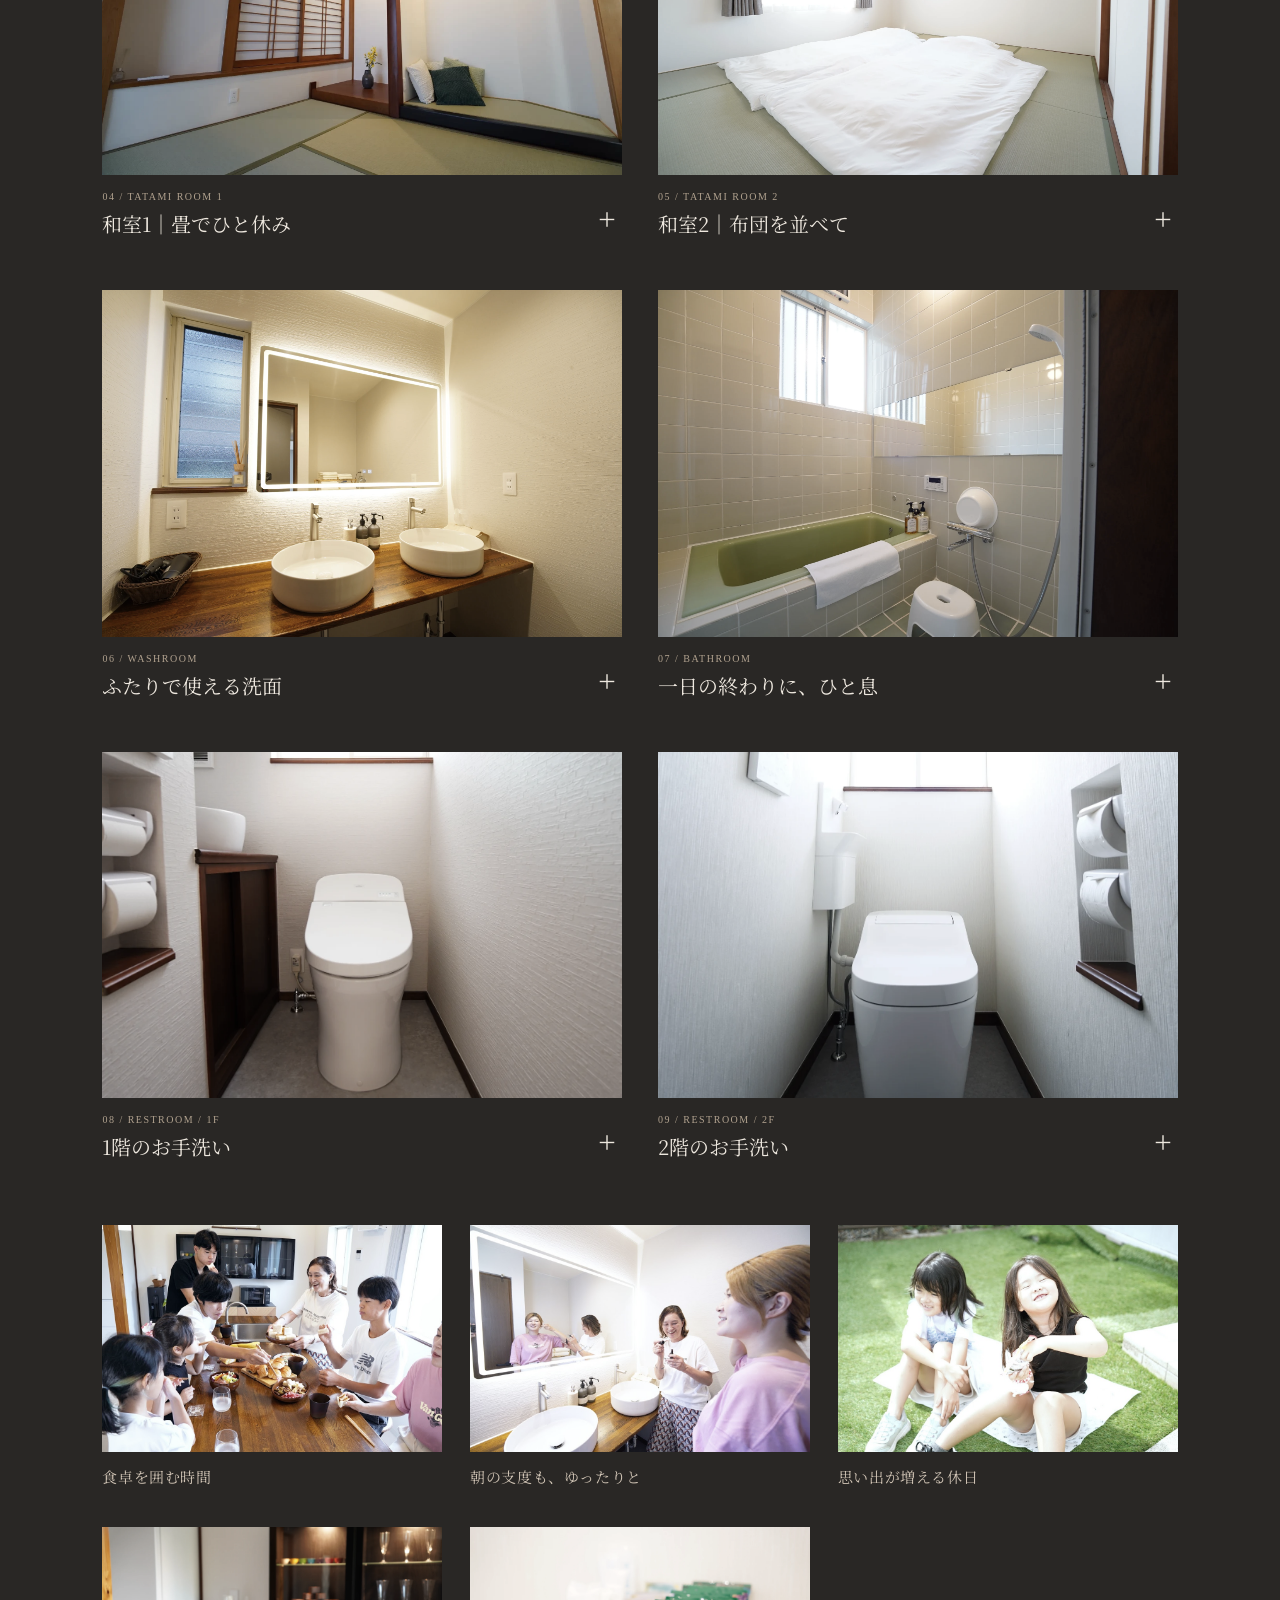
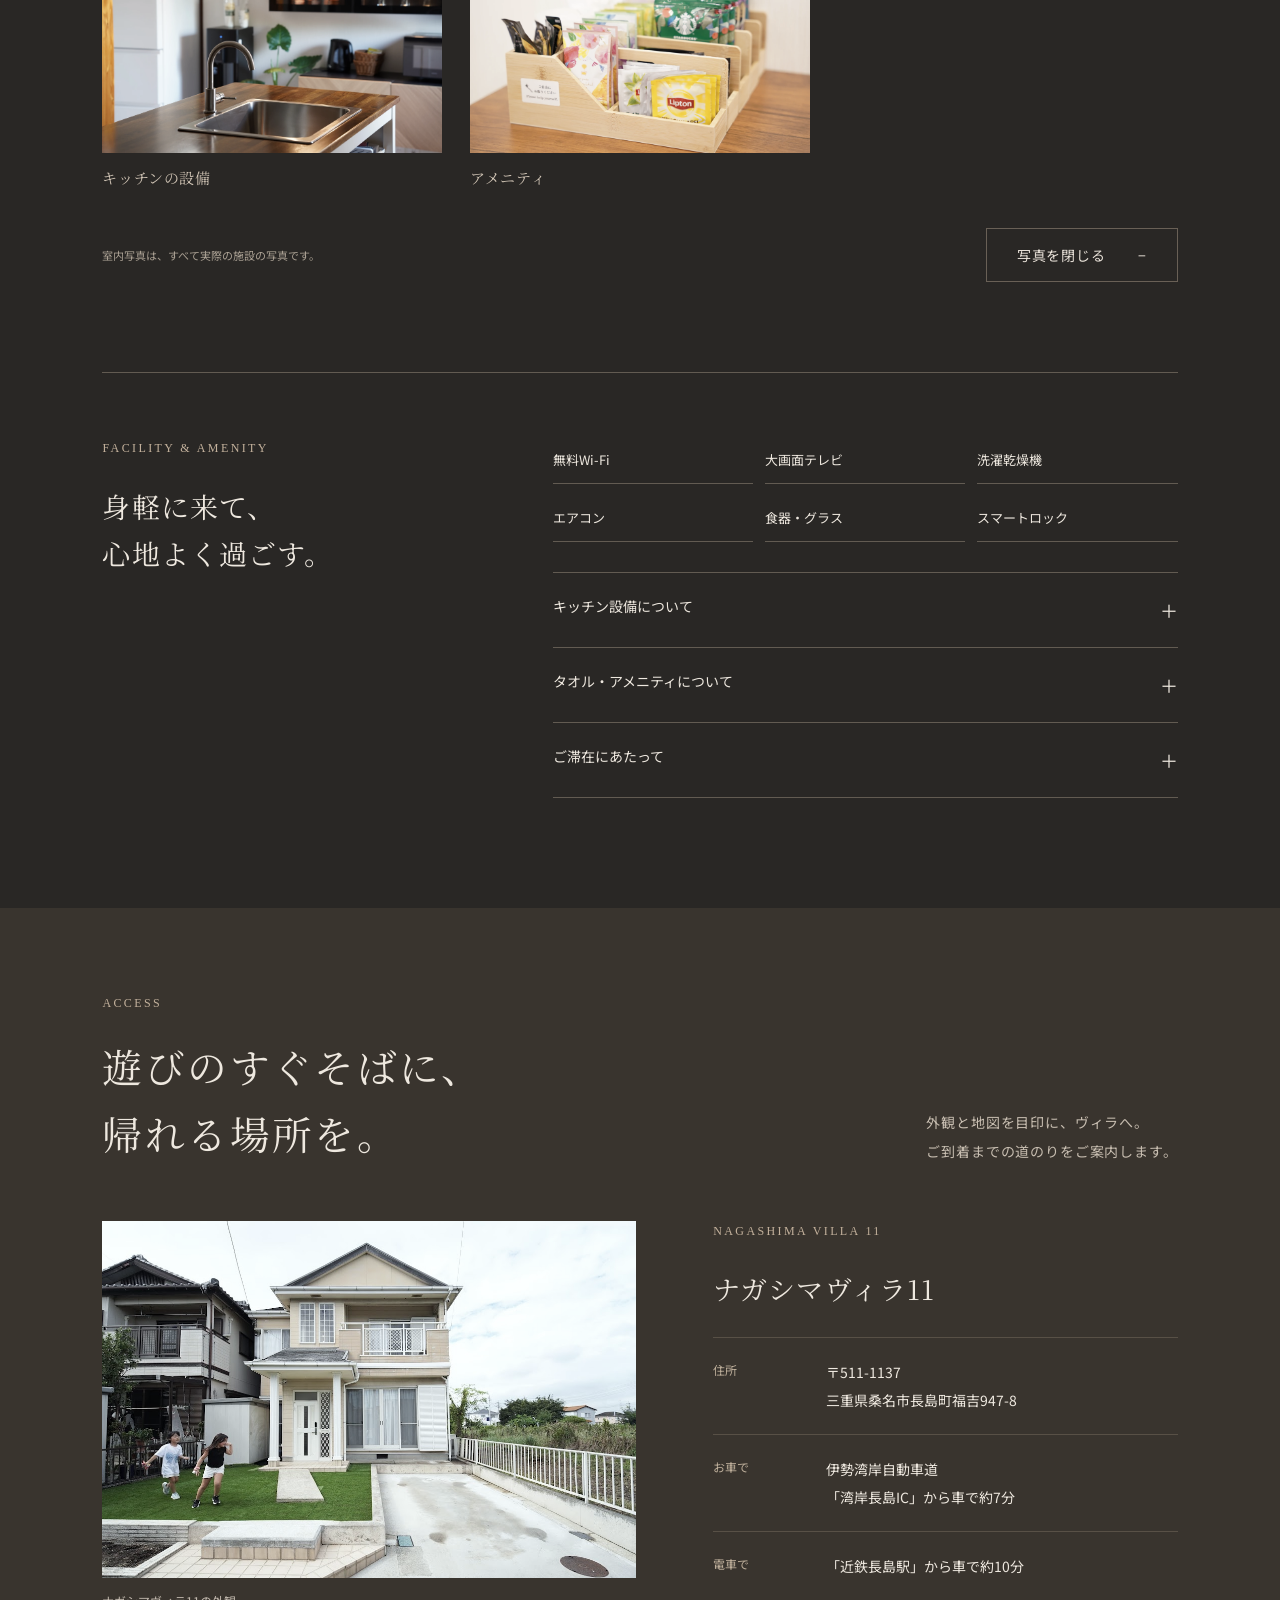
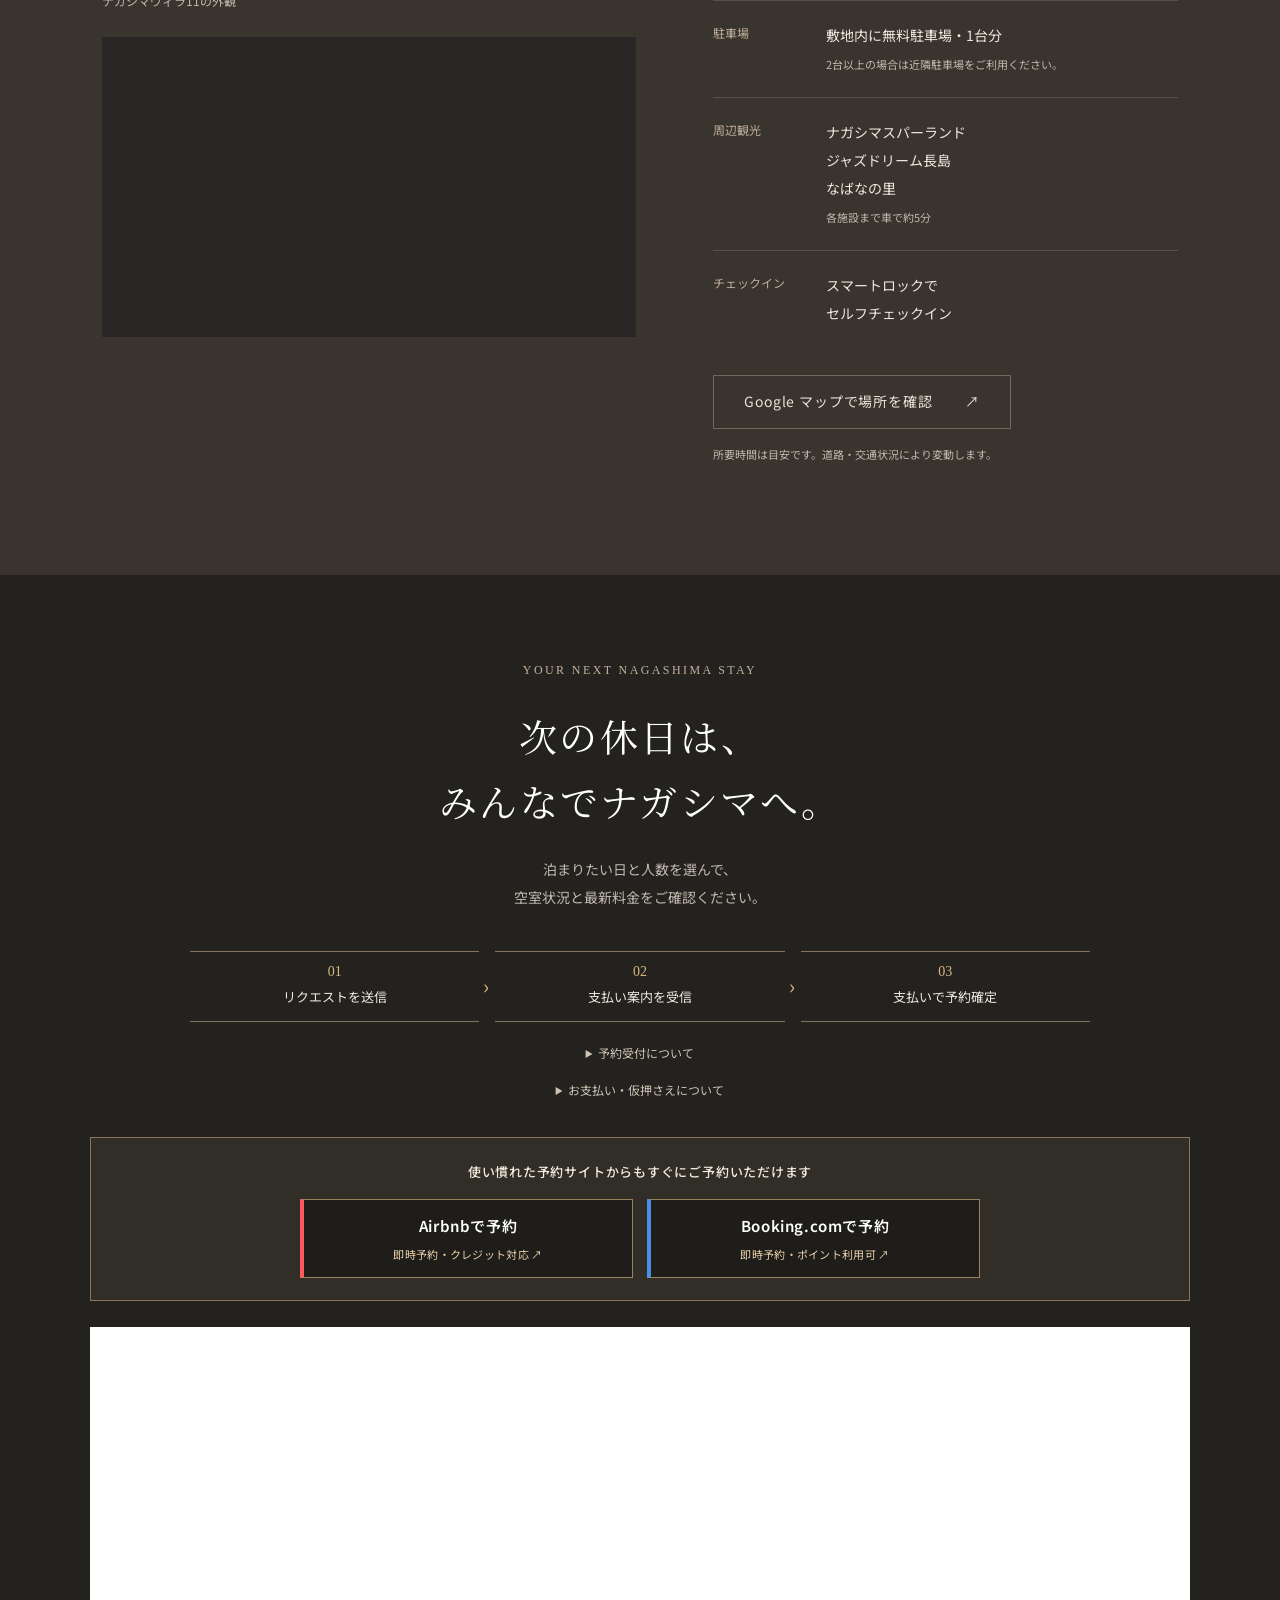
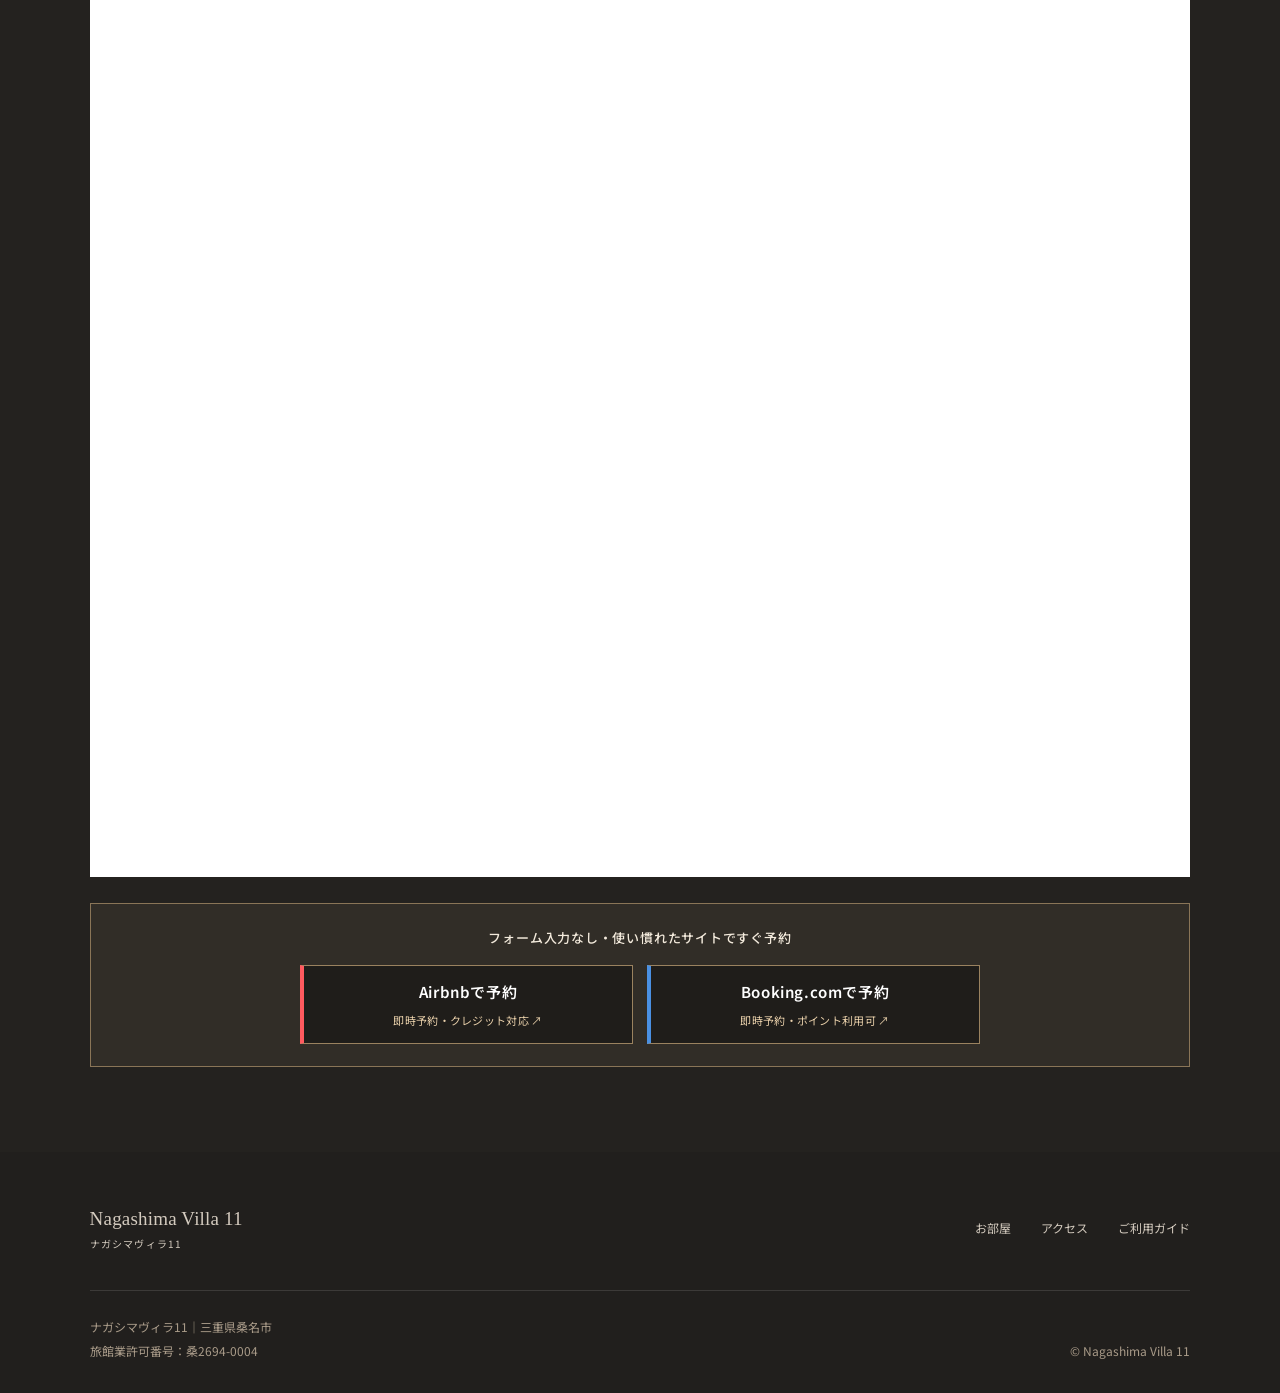
==== commit e0d5d69f: "Improve hero CVR for Meta traffic and add prominent OTA booking buttons" ====
--- a/index.html
+++ b/index.html
@@ -15,17 +15,17 @@
     gtag('js', new Date());
     gtag('config', 'G-01PE7G929L');
   </script>
-<link rel="stylesheet" href="styles.css?v=20261025-booking"><script src="script.js?v=20261025-booking3" defer></script><script src="analytics.js" defer></script></head>
+<link rel="stylesheet" href="styles.css?v=20261121-cvr"><script src="script.js?v=20261121-cvr" defer></script><script src="analytics.js" defer></script></head>
 <body><a class="skip-link" href="#main">本文へ移動</a>
 <header class="site-header"><a class="brand" href="#top" aria-label="Nagashima Villa 11 トップ"><span class="brand-name">Nagashima Villa 11<small>ナガシマヴィラ11</small></span></a><nav class="desktop-nav" aria-label="メインナビゲーション"><a href="#experience">過ごし方</a><a href="#stay">宿の魅力</a><a href="#rooms">お部屋</a><a href="#access">アクセス</a></nav><a class="header-reserve" href="#reservation">空室・料金を確認</a><label class="language-switch"><span class="sr-only">Language / 言語</span><select id="site-language" aria-label="Language / 言語"><option value="ja">日本語</option><option value="en">English</option><option value="ko">한국어</option><option value="zh-TW">繁體中文</option></select></label><button class="menu-toggle" aria-expanded="false" aria-controls="mobile-menu" aria-label="メニューを開く"><span></span><span></span></button></header>
 <nav id="mobile-menu" class="mobile-menu" aria-label="モバイルナビゲーション" hidden><a href="#experience">過ごし方</a><a href="#stay">宿の魅力</a><a href="#rooms">お部屋</a><a href="#access">アクセス</a></nav>
 <main id="main">
 <section id="top" class="hero" aria-labelledby="hero-title"><div class="hero-image" aria-hidden="true">
-<picture><source media="(max-width:800px)" srcset="Images/hero-mobile-01-atrium-warm-brass-v17.webp" width="1024" height="1536"><img class="hero-frame active" src="Images/toast-refined-20261103.webp" alt="" fetchpriority="high" width="1536" height="1024"></picture>
-<picture><source media="(max-width:800px)" srcset="Images/hero-mobile-v15-2.webp" width="1200" height="1800"><img class="hero-frame" src="Images/family-living.jpg" alt="" width="1080" height="720"></picture>
+<picture><source media="(max-width:800px)" srcset="Images/hero-mobile-v15-2.webp" width="1200" height="1800"><img class="hero-frame active" src="Images/toast-refined-20261103.webp" alt="" fetchpriority="high" width="1536" height="1024"></picture>
+<picture><source media="(max-width:800px)" srcset="Images/hero-mobile-01-atrium-warm-brass-v17.webp" width="1024" height="1536"><img class="hero-frame" src="Images/family-living.jpg" alt="" width="1080" height="720"></picture>
 <picture><source media="(max-width:800px)" srcset="Images/hero-mobile-v15-3.webp" width="1200" height="1800"><img class="hero-frame hero-sake-case" src="Images/sake-case-v4.webp" alt="" width="1800" height="1200"></picture>
 <picture><source media="(max-width:800px)" srcset="Images/hero-mobile-v15-4.webp" width="1200" height="1800"><img class="hero-frame hero-cups" src="Images/ochoko-toast.jpg" alt="" width="903" height="602"></picture>
-</div><div class="hero-shade"></div><div class="hero-copy"><p class="eyebrow">PLAY ALL DAY. UNWIND ALL NIGHT.</p><h1 id="hero-title">昼は、心がはずむ。<br>夜は、心がほどける。</h1><p>遊んだあとの時間まで、思い出に。<br>ナガシマで過ごす、私たちの休日。</p><a class="button button-light" href="#experience">ナガシマで過ごす休日を見る</a></div><div class="hero-footer"><a class="hero-scroll" href="#experience">SCROLL TO DISCOVER <span>↓</span></a><div class="hero-controls" aria-label="ヒーロー写真の操作"><button data-slide="0" class="active" aria-label="食卓の写真" aria-pressed="true">01</button><button data-slide="1" aria-label="リビングの写真" aria-pressed="false">02</button><button data-slide="2" aria-label="酒器ケースの写真" aria-pressed="false">03</button><button data-slide="3" aria-label="おちょこを寄せ合う写真" aria-pressed="false">04</button><button id="hero-pause" aria-label="写真の自動再生を停止">Ⅱ</button></div><span class="hero-caption">Nagashima Villa 11</span></div></section>
+</div><div class="hero-shade"></div><div class="hero-copy"><p class="eyebrow">最大11名・一棟貸し｜なばなの里・ナガスパ車で5分</p><h1 id="hero-title">なばなの里・ナガスパ近く、<br>最大11名で囲む冬の団欒。</h1><p>約22畳のLDKと木と漆のぬくもり。<br>今、いちばん温かい冬旅をひとつ屋根の下で。</p><div class="hero-actions"><a class="button button-gold hero-cta-primary" href="#reservation">空室・料金を確認する</a><a class="button button-light" href="#experience">宿の魅力を見る</a></div></div><div class="hero-footer"><a class="hero-scroll" href="#experience">SCROLL TO DISCOVER <span>↓</span></a><div class="hero-controls" aria-label="ヒーロー写真の操作"><button data-slide="0" class="active" aria-label="リビング・食卓の写真" aria-pressed="true">01</button><button data-slide="1" aria-label="吹き抜け・団欒の写真" aria-pressed="false">02</button><button data-slide="2" aria-label="酒器ケースの写真" aria-pressed="false">03</button><button data-slide="3" aria-label="おちょこを寄せ合う写真" aria-pressed="false">04</button><button id="hero-pause" aria-label="写真の自動再生を停止">Ⅱ</button></div><span class="hero-caption">Nagashima Villa 11</span></div></section>
 <nav class="photo-nav" aria-label="ページ内ナビゲーション">
 <a href="#play"><img src="Images/nagashima-coaster-v4.webp" alt="" width="1672" height="941"><span><small>PLAY</small>ナガシマで遊ぶ <b>↓</b></span></a>
 <a href="#stay"><img src="Images/family-living.jpg" alt="" width="1080" height="720"><span><small>STAY</small>宿でくつろぐ <b>↓</b></span></a>
@@ -59,11 +59,11 @@
   <details class="booking-flow"><summary>予約受付について</summary><p>・<span>通常1時間以内に返信いたします。</span><span>21:00以降は翌日返信の場合があります。</span><br>・<span>約1年先まで予約を承っております。</span><span>ご希望の日程と人数を選んで空室・料金をご確認ください。</span></p></details>
   <details class="booking-flow"><summary>お支払い・仮押さえについて</summary><p>受付可能な場合は、Stripeのお支払いURLをメールでお送りします。お支払い待ちの間は日程を仮押さえし、お支払い完了をもって予約確定となります。</p></details>
   <p class="booking-language-note" hidden>予約フォームは日本語・英語でご利用いただけます。</p>
-</div><div class="booking-embed"><iframe id="nv11-booking"
+</div><div class="ota-quick-box" aria-label="予約サイトからの即時予約"><p class="ota-quick-title">使い慣れた予約サイトからもすぐにご予約いただけます</p><div class="ota-quick-buttons"><a class="ota-btn ota-btn-airbnb" href="https://www.airbnb.jp/rooms/1738101548299749861" target="_blank" rel="noopener"><span>Airbnbで予約</span><small>即時予約・クレジット対応 ↗</small></a><a class="ota-btn ota-btn-booking" href="https://www.booking.com/hotel/jp/nagasima-vuira-11.html" target="_blank" rel="noopener"><span>Booking.comで予約</span><small>即時予約・ポイント利用可 ↗</small></a></div></div><div class="booking-embed"><iframe id="nv11-booking"
         title="空室確認・予約フォーム"
         src="https://script.google.com/macros/s/AKfycbxNqapqTLu-HDpoEVVsLsbQmxr3vdzclePHPb6-tbaVRfmaKRtfKzg_bSKIdb9oMdPZ/exec"
         style="display:block;width:100%;height:1150px;border:0;background:#fff"
-        loading="lazy"></iframe></div><div class="booking-links"><a href="https://www.airbnb.jp/rooms/1738101548299749861" target="_blank" rel="noopener">Airbnbで予約</a><a href="https://www.booking.com/hotel/jp/nagasima-vuira-11.html" target="_blank" rel="noopener">Booking.comで予約</a></div></section>
+        loading="lazy"></iframe></div><div class="ota-quick-box ota-quick-box-bottom" aria-label="予約サイトからの即時予約"><p class="ota-quick-title">フォーム入力なし・使い慣れたサイトですぐ予約</p><div class="ota-quick-buttons"><a class="ota-btn ota-btn-airbnb" href="https://www.airbnb.jp/rooms/1738101548299749861" target="_blank" rel="noopener"><span>Airbnbで予約</span><small>即時予約・クレジット対応 ↗</small></a><a class="ota-btn ota-btn-booking" href="https://www.booking.com/hotel/jp/nagasima-vuira-11.html" target="_blank" rel="noopener"><span>Booking.comで予約</span><small>即時予約・ポイント利用可 ↗</small></a></div></div></section>
 </main><footer><div class="footer-top"><a class="brand" href="#top"><span class="brand-name">Nagashima Villa 11<small>ナガシマヴィラ11</small></span></a><div class="footer-links"><a href="#rooms">お部屋</a><a href="#access">アクセス</a><a href="guide.html">ご利用ガイド</a></div></div><div class="footer-bottom"><p>ナガシマヴィラ11｜三重県桑名市<br>旅館業許可番号：桑2694-0004</p><span>© Nagashima Villa 11</span></div></footer>
 <div class="mobile-reserve"><span>最大11名・一棟貸し</span><a href="#reservation">空室・料金を確認</a></div>
 <dialog id="photo-dialog" aria-labelledby="photo-caption"><button class="dialog-close" aria-label="写真を閉じる">×</button><img id="dialog-image" alt=""><div class="dialog-bottom"><button id="previous-photo" aria-label="前の写真">前へ</button><p id="photo-caption"></p><button id="next-photo" aria-label="次の写真">次へ</button></div></dialog>
--- a/styles.css
+++ b/styles.css
@@ -210,3 +210,30 @@
  .booking-steps li{padding:10px 3px;font-size:11px;line-height:1.7;overflow-wrap:anywhere}
  .booking-steps li+li::after{left:-10px}
 }
+
+/* 2026-11-21 CVR optimization: Hero CTA & OTA quick booking bar */
+.hero .eyebrow{font-family:var(--sans);font-size:13px;letter-spacing:.12em;color:#ead1ab;margin-bottom:18px}
+.hero-actions{display:flex;flex-wrap:wrap;gap:14px;align-items:center}
+.hero-copy .button.hero-cta-primary{background:#d8b582;border-color:#d8b582;color:#1b1916;font-weight:600;min-width:230px}
+.hero-copy .button.hero-cta-primary:hover{background:#ebd0a6;border-color:#ebd0a6;color:#1b1916}
+.ota-quick-box{max-width:1100px;margin:0 auto 26px;padding:22px 24px;background:#312d27;border:1px solid #d8b58288;text-align:center}
+.ota-quick-box-bottom{margin:26px auto 0}
+.ota-quick-title{font-size:13px;letter-spacing:.06em;color:#f3eadc;margin:0 0 14px;font-weight:500}
+.ota-quick-buttons{display:grid;grid-template-columns:repeat(2,minmax(0,1fr));gap:14px;max-width:680px;margin:0 auto}
+.ota-btn{display:flex;flex-direction:column;align-items:center;justify-content:center;gap:4px;min-height:62px;padding:12px 16px;border:1px solid #d8b582aa;background:#1f1d1a;color:#ffffff;transition:background .2s,border-color .2s,transform .15s}
+.ota-btn span{font-size:15px;font-weight:600;letter-spacing:.04em;color:#ffffff}
+.ota-btn small{font-size:11px;color:#ead1ab;letter-spacing:.03em}
+.ota-btn:hover{background:#3a342c;border-color:#f3ddc0;transform:translateY(-1px)}
+.ota-btn-airbnb{border-left:4px solid #ff5a5f}
+.ota-btn-booking{border-left:4px solid #4a90e2}
+@media(max-width:480px){
+ .hero .eyebrow{font-size:11px;letter-spacing:.05em;margin-bottom:14px}
+ .hero h1{font-size:22px;letter-spacing:.03em;line-height:1.75}
+ .hero-actions{flex-direction:column;align-items:stretch;gap:10px}
+ .hero-copy .button,.hero-copy .button.hero-cta-primary{width:100%;min-width:0;padding:13px 18px;min-height:48px}
+ .ota-quick-box{padding:16px 14px;margin-bottom:20px}
+ .ota-quick-title{font-size:12px;margin-bottom:12px}
+ .ota-quick-buttons{grid-template-columns:1fr;gap:10px}
+ .ota-btn{min-height:54px;padding:10px 14px}
+ .ota-btn span{font-size:14px}
+}
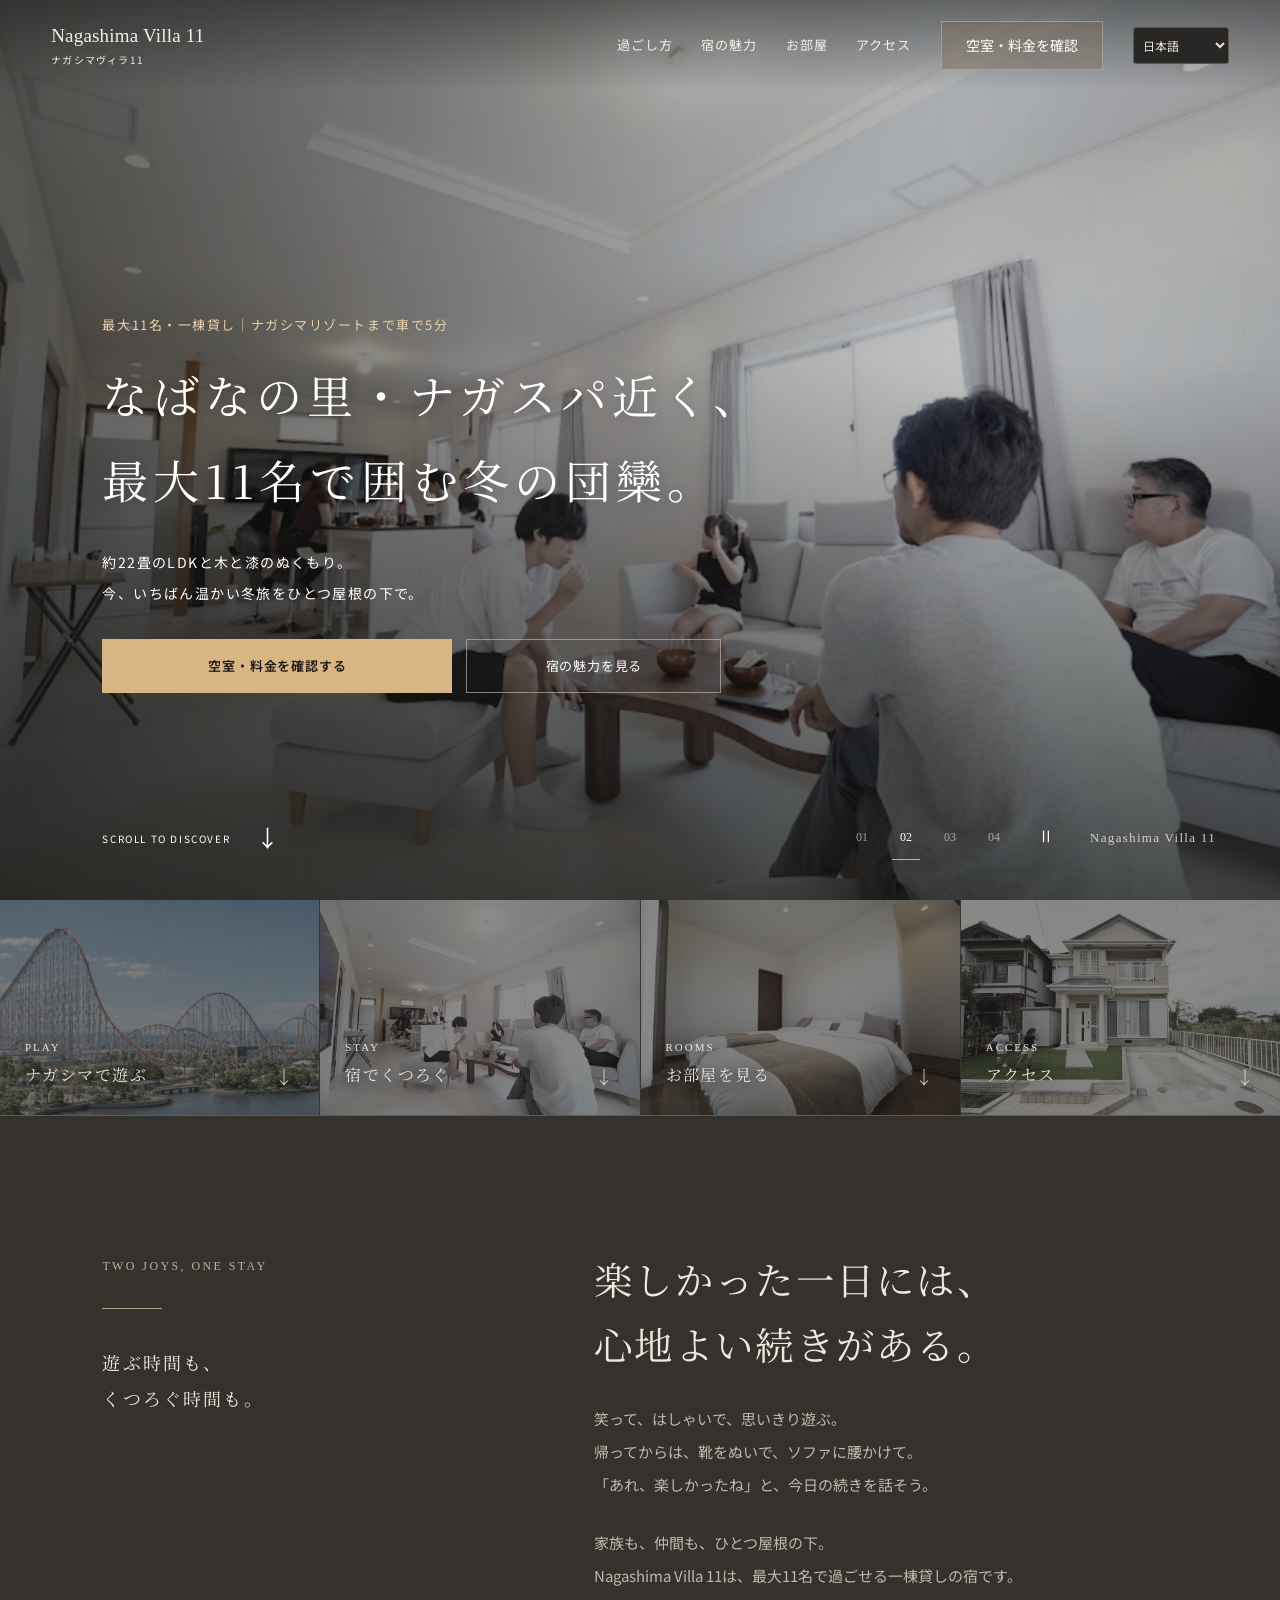
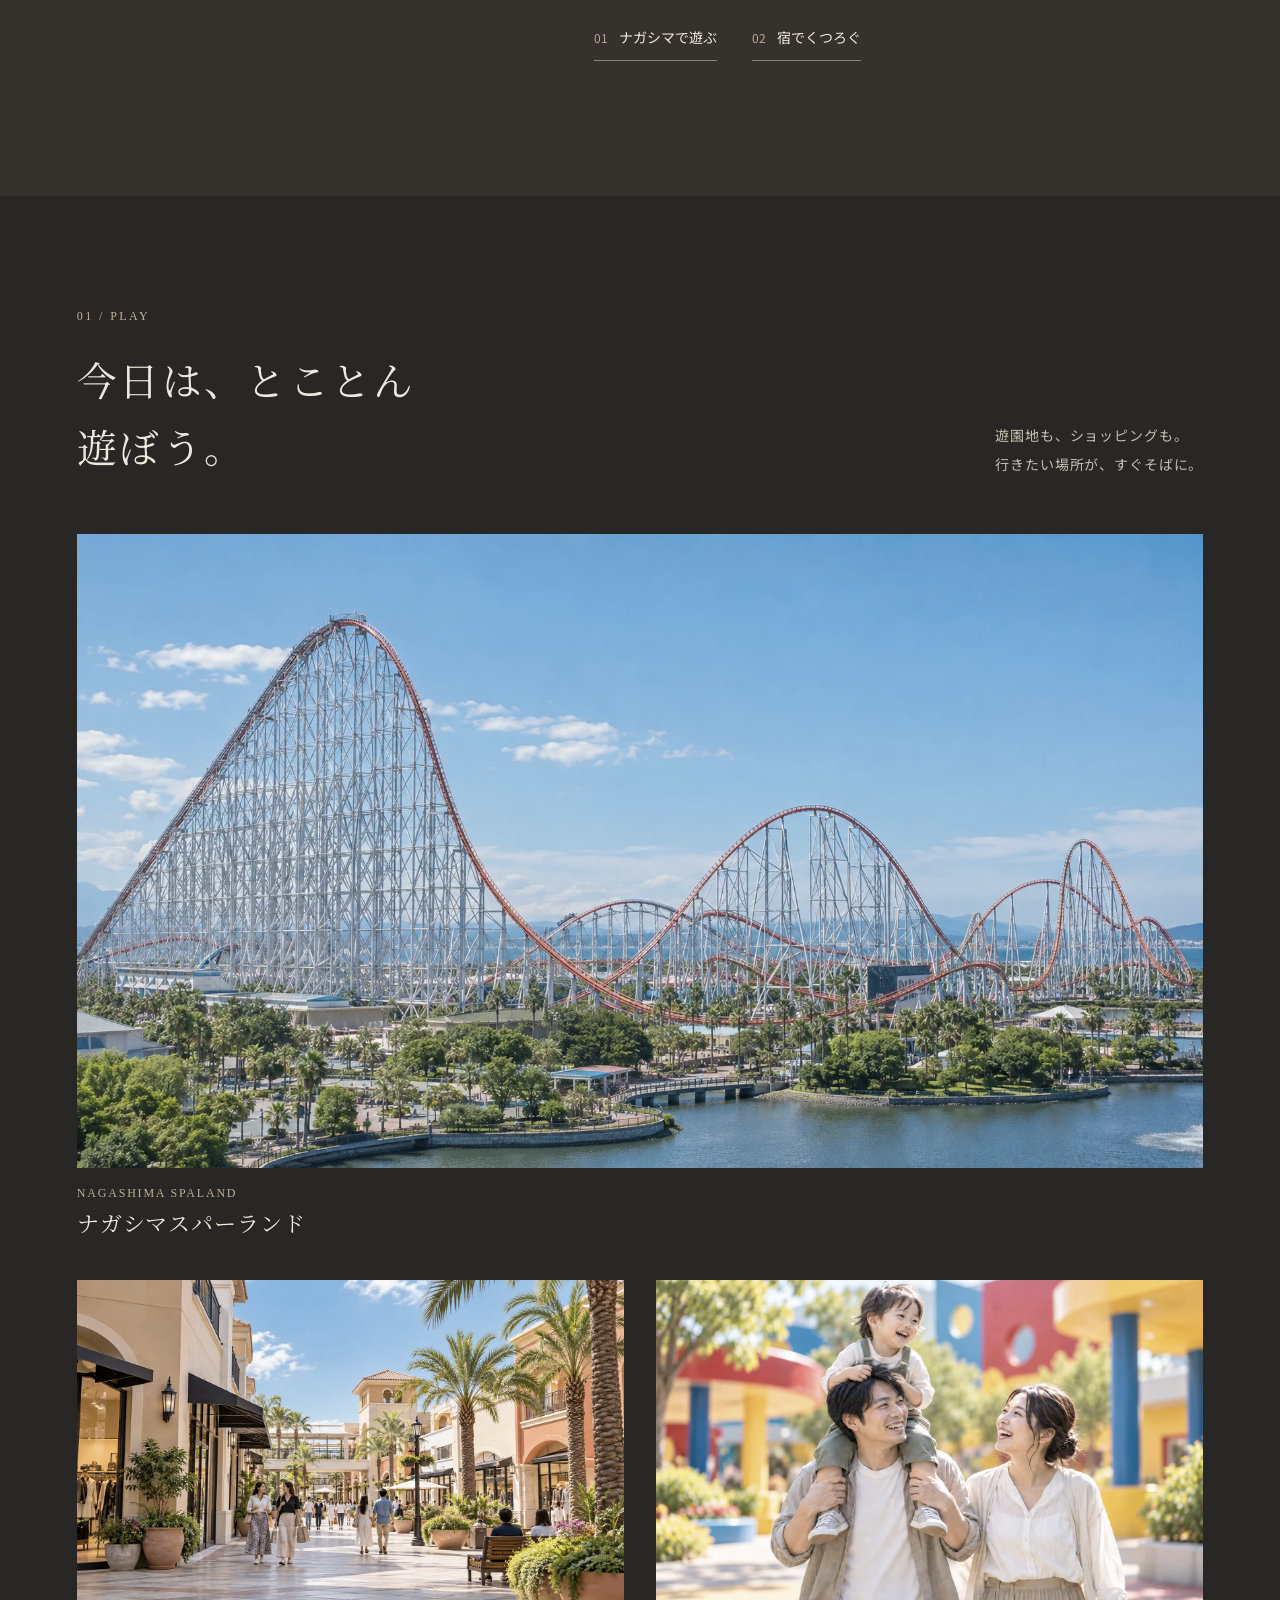
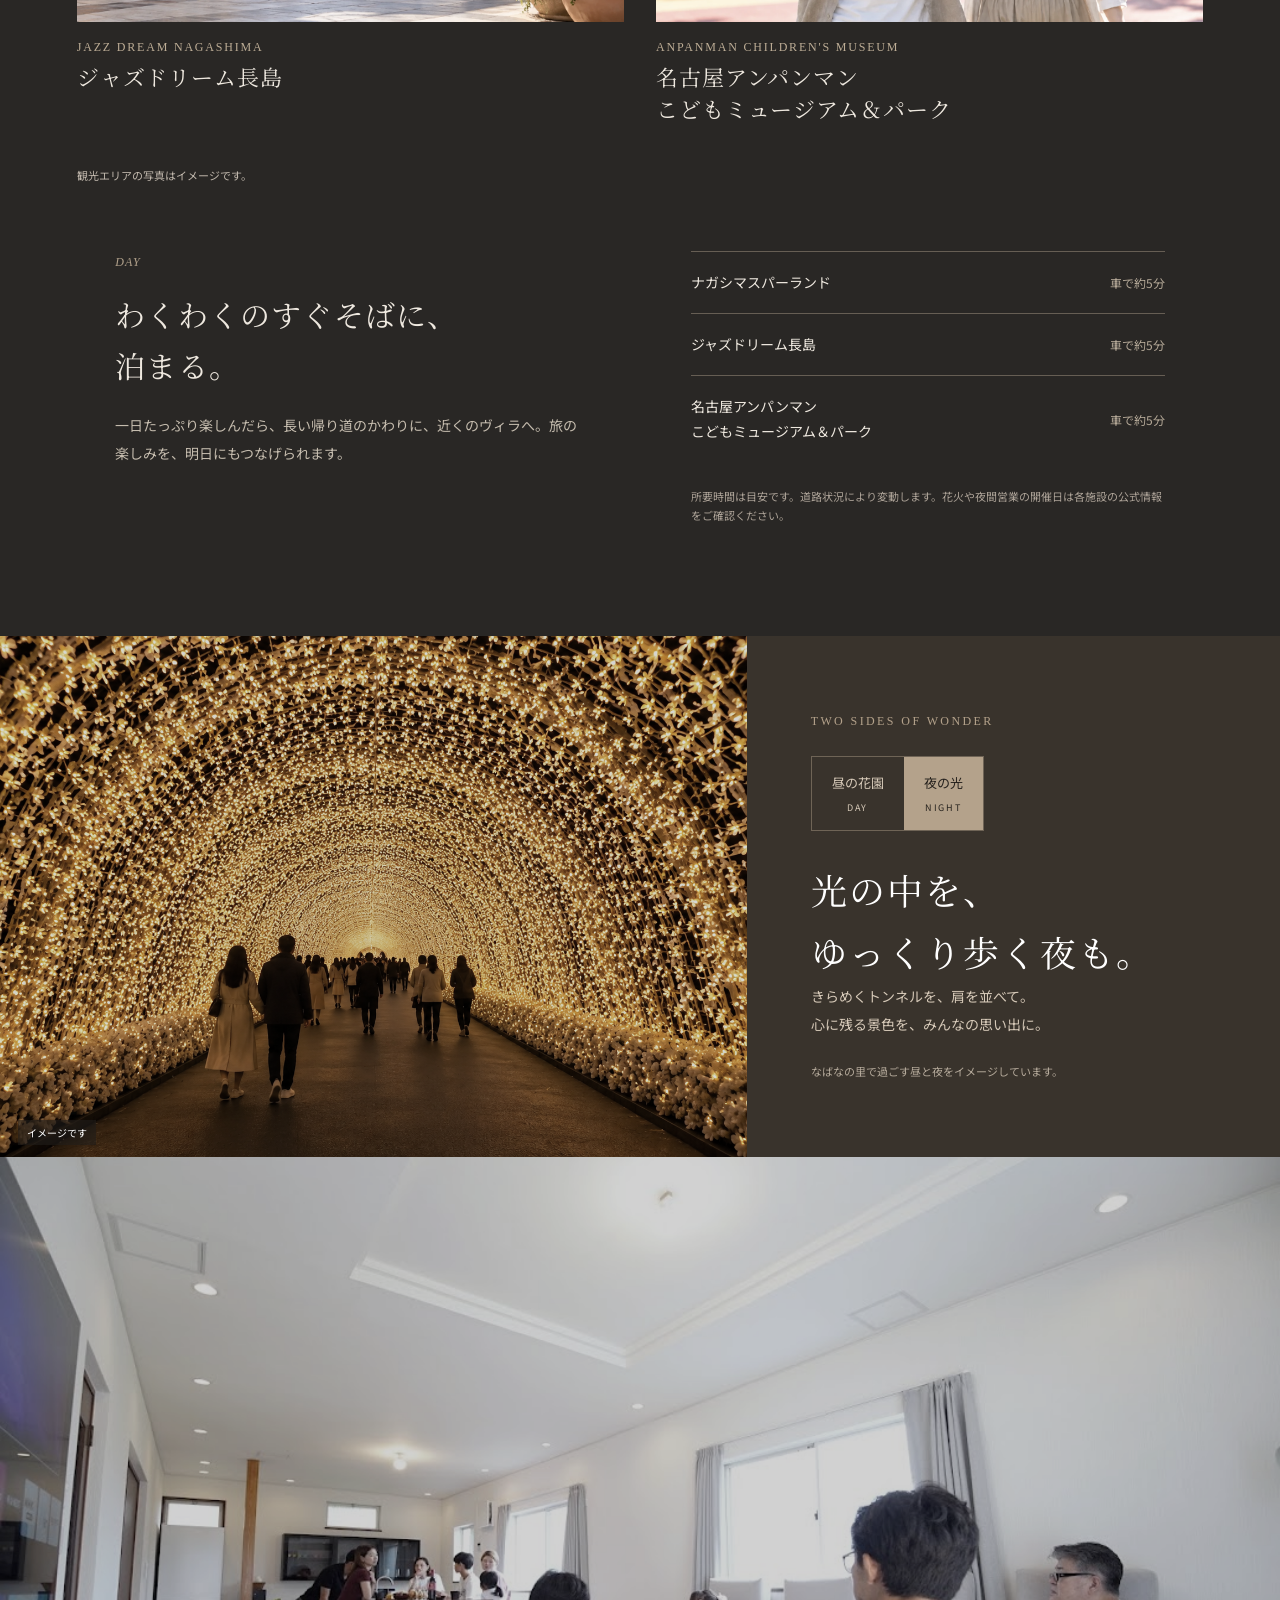
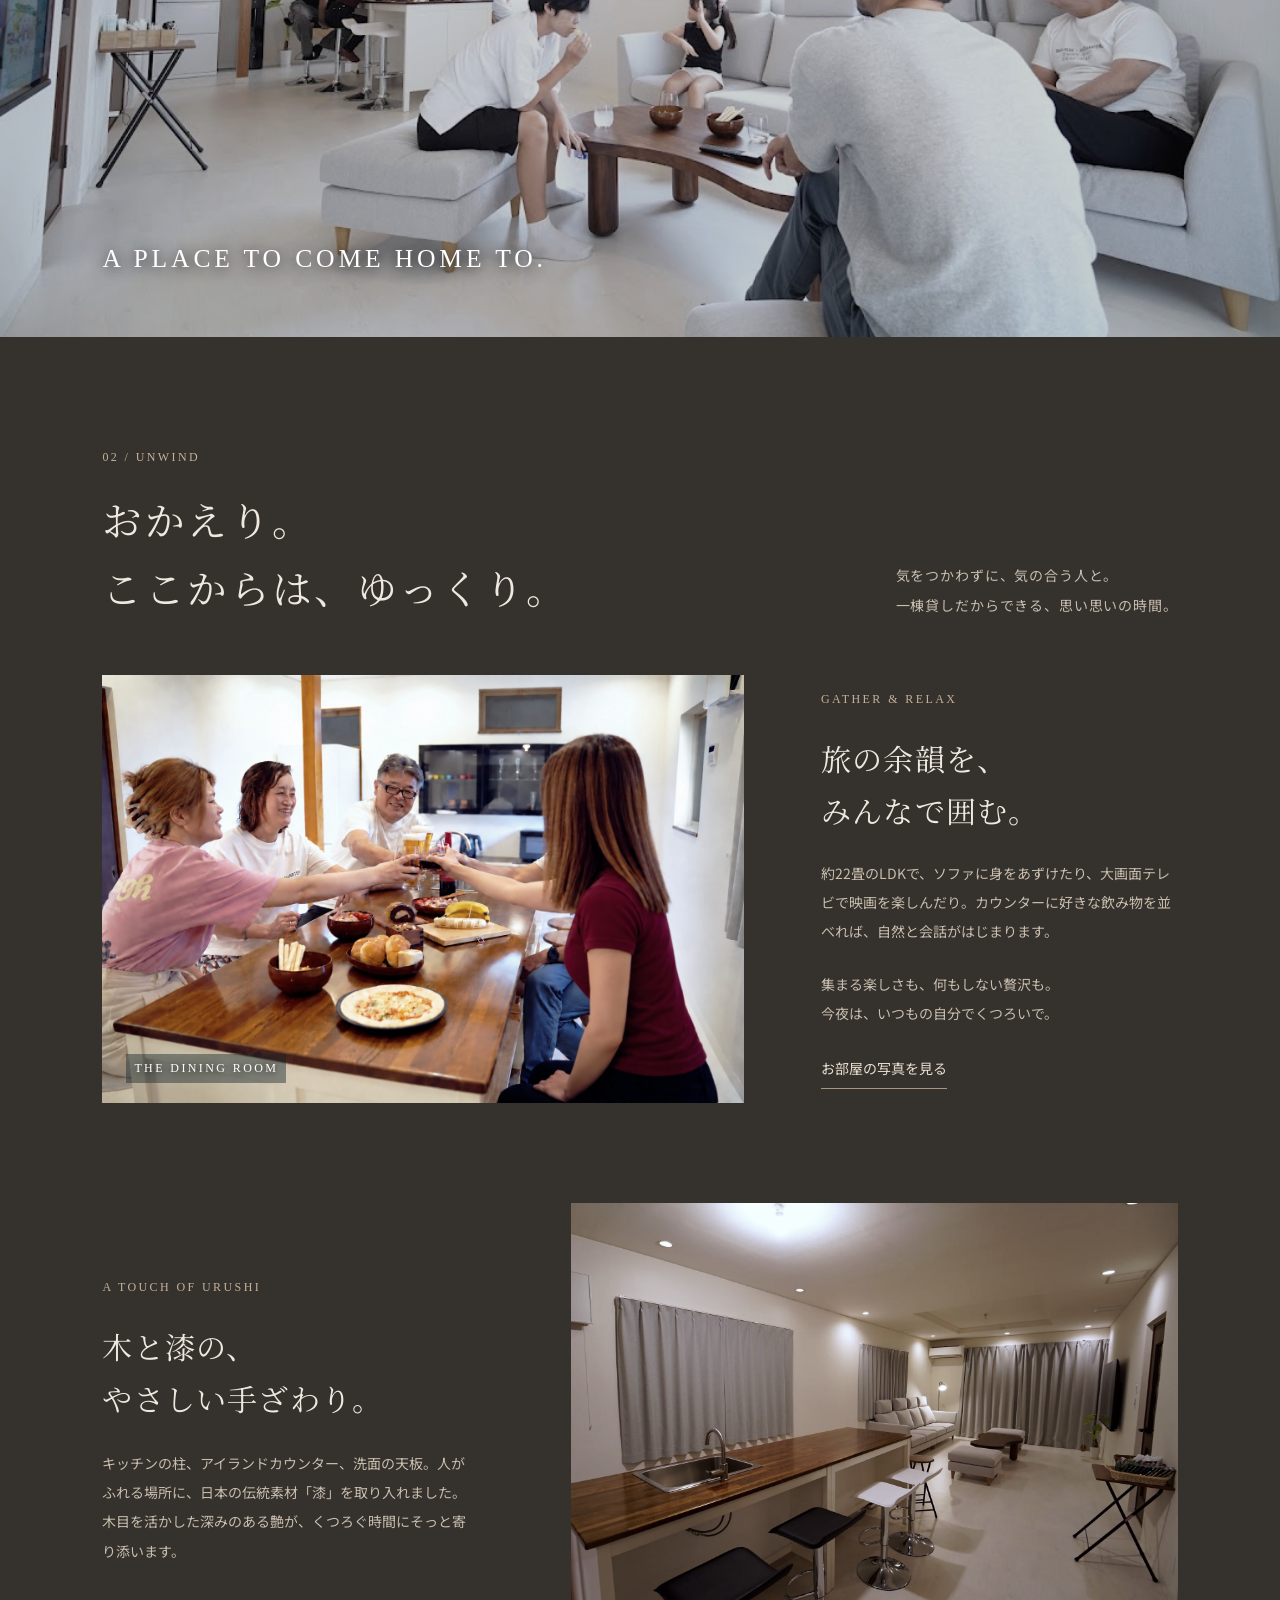
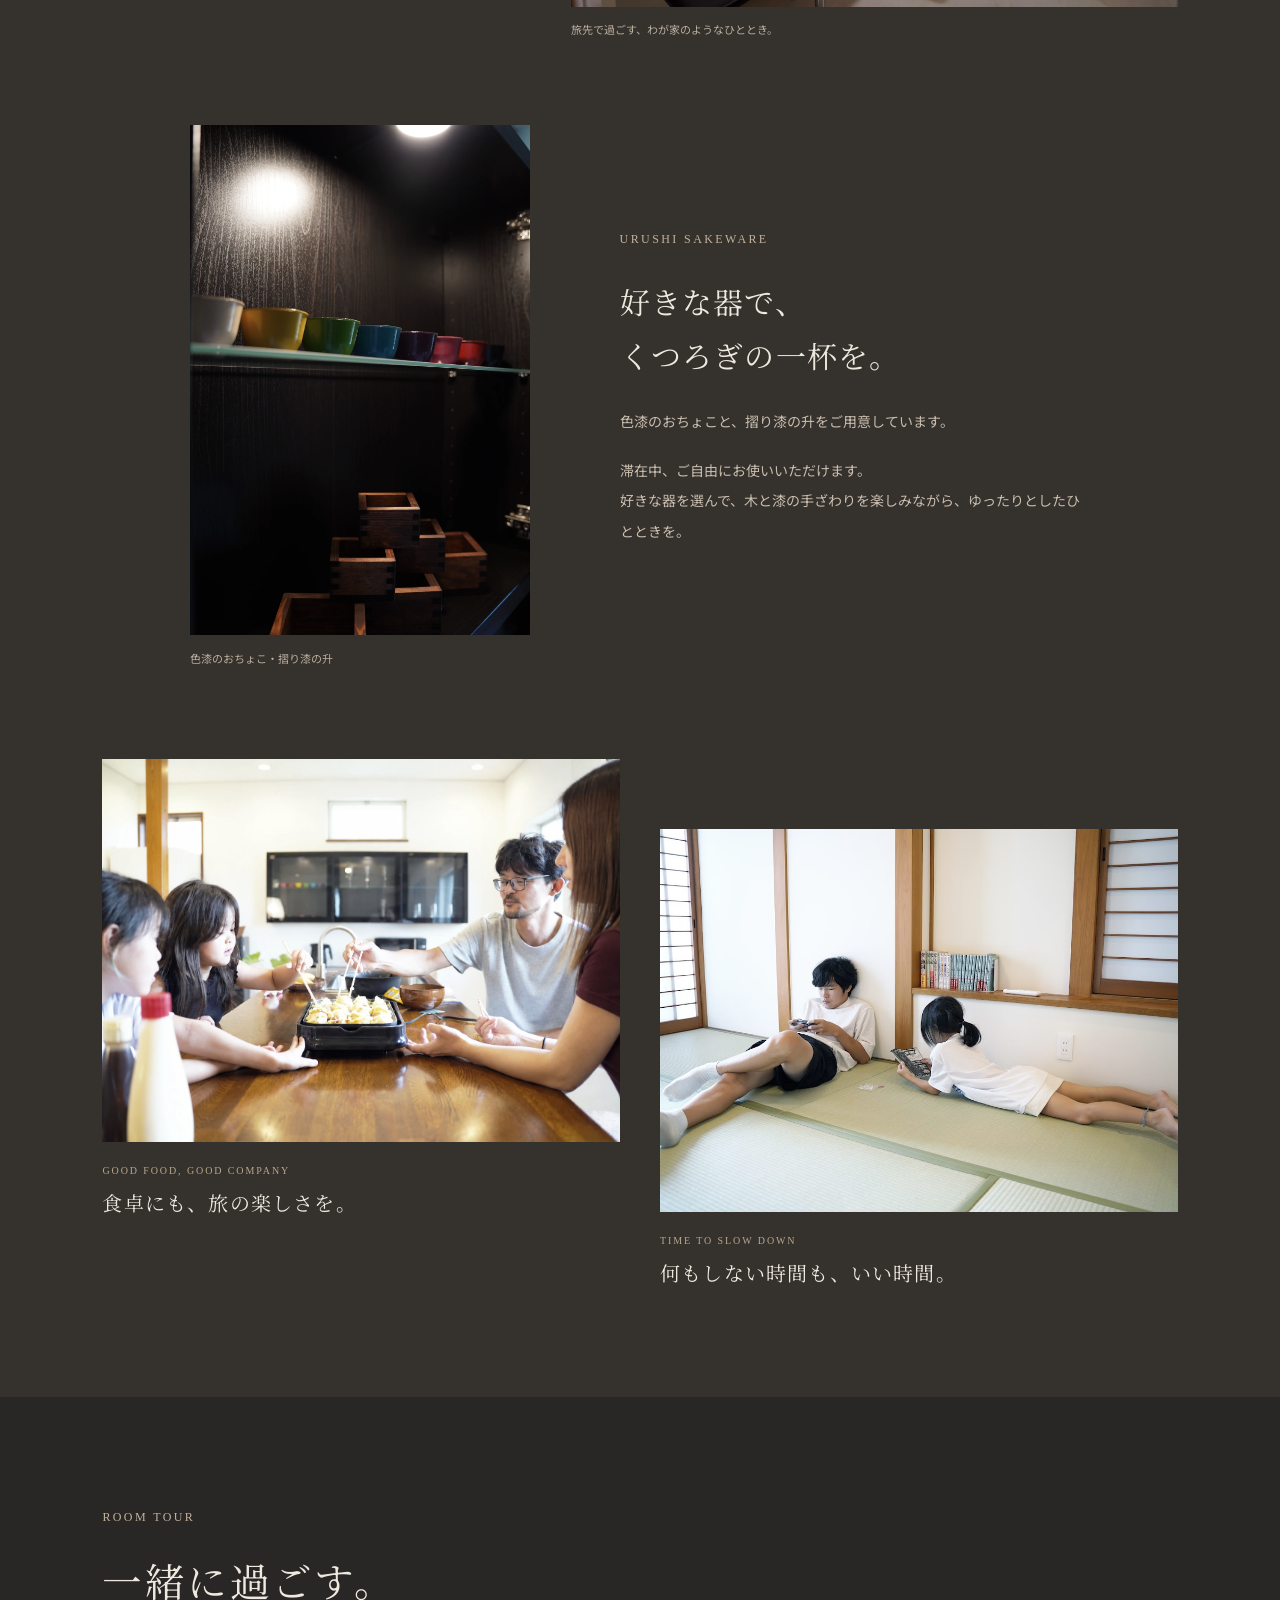
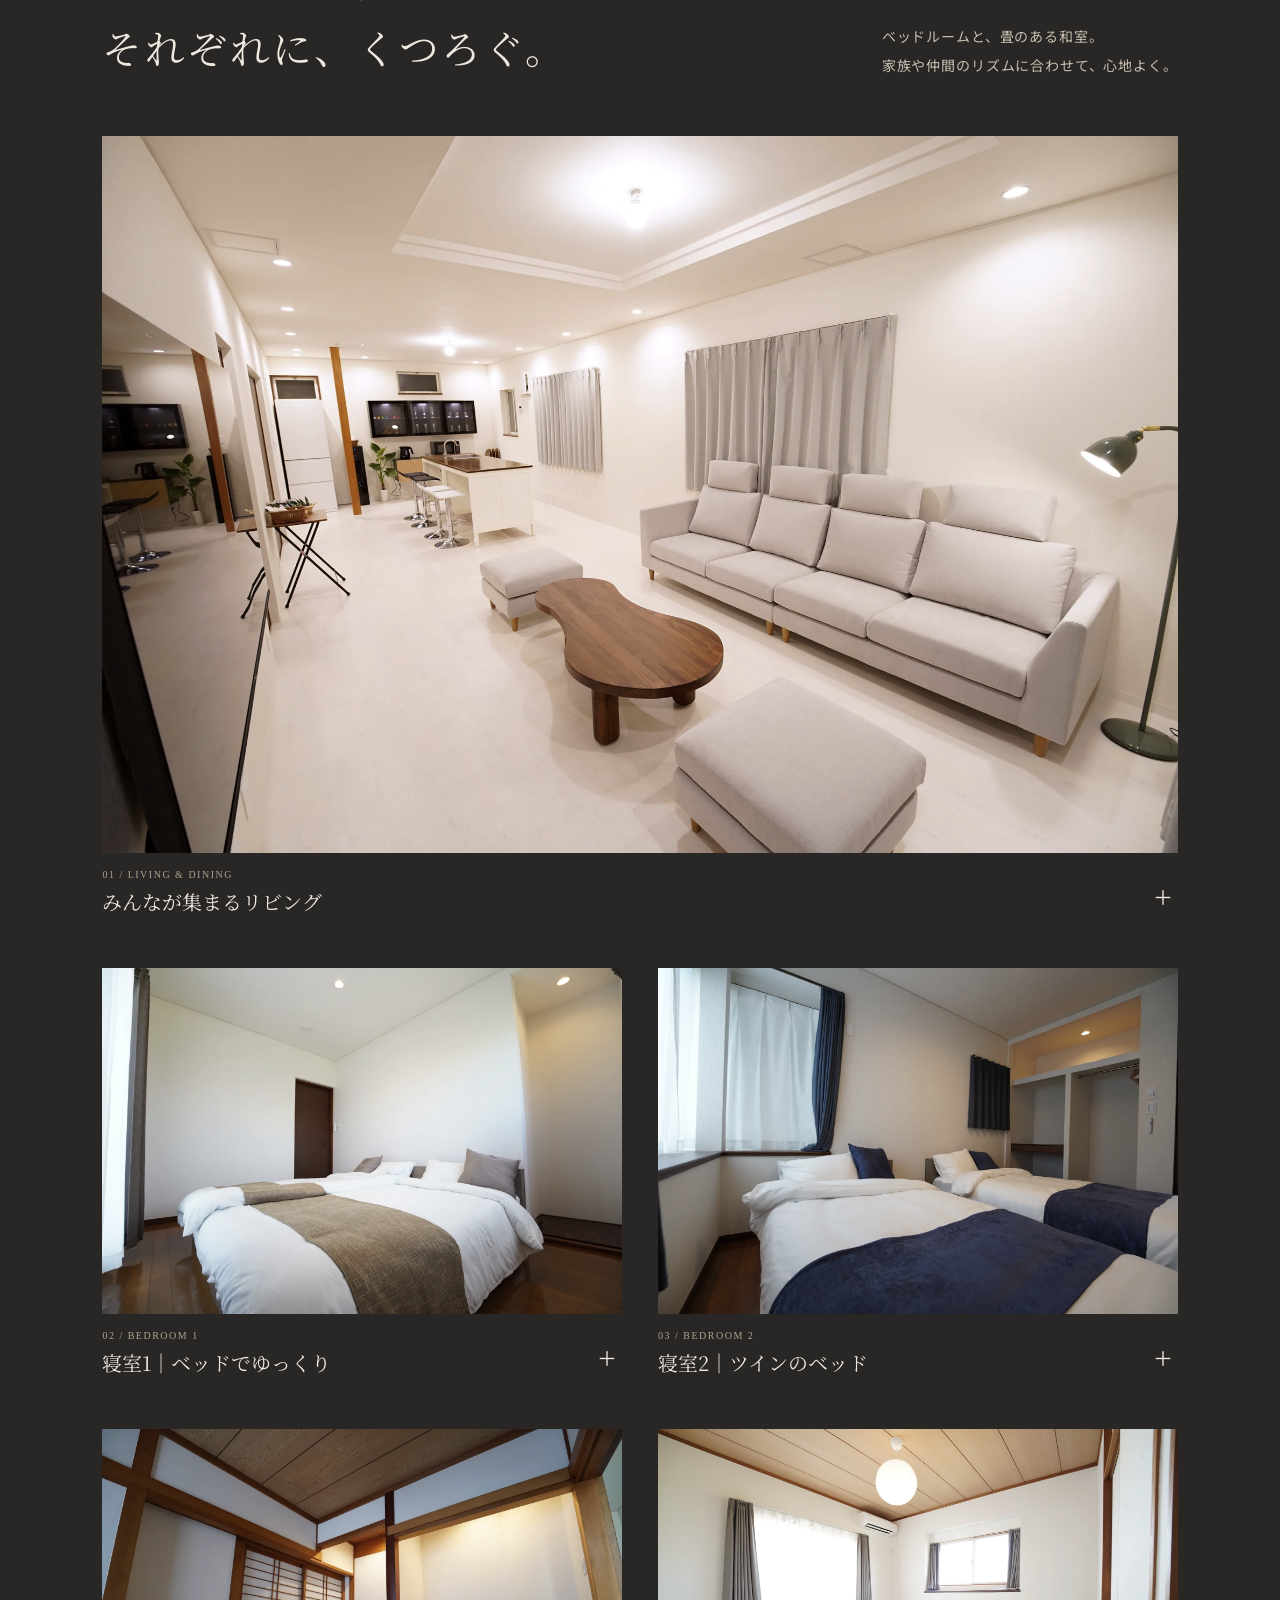
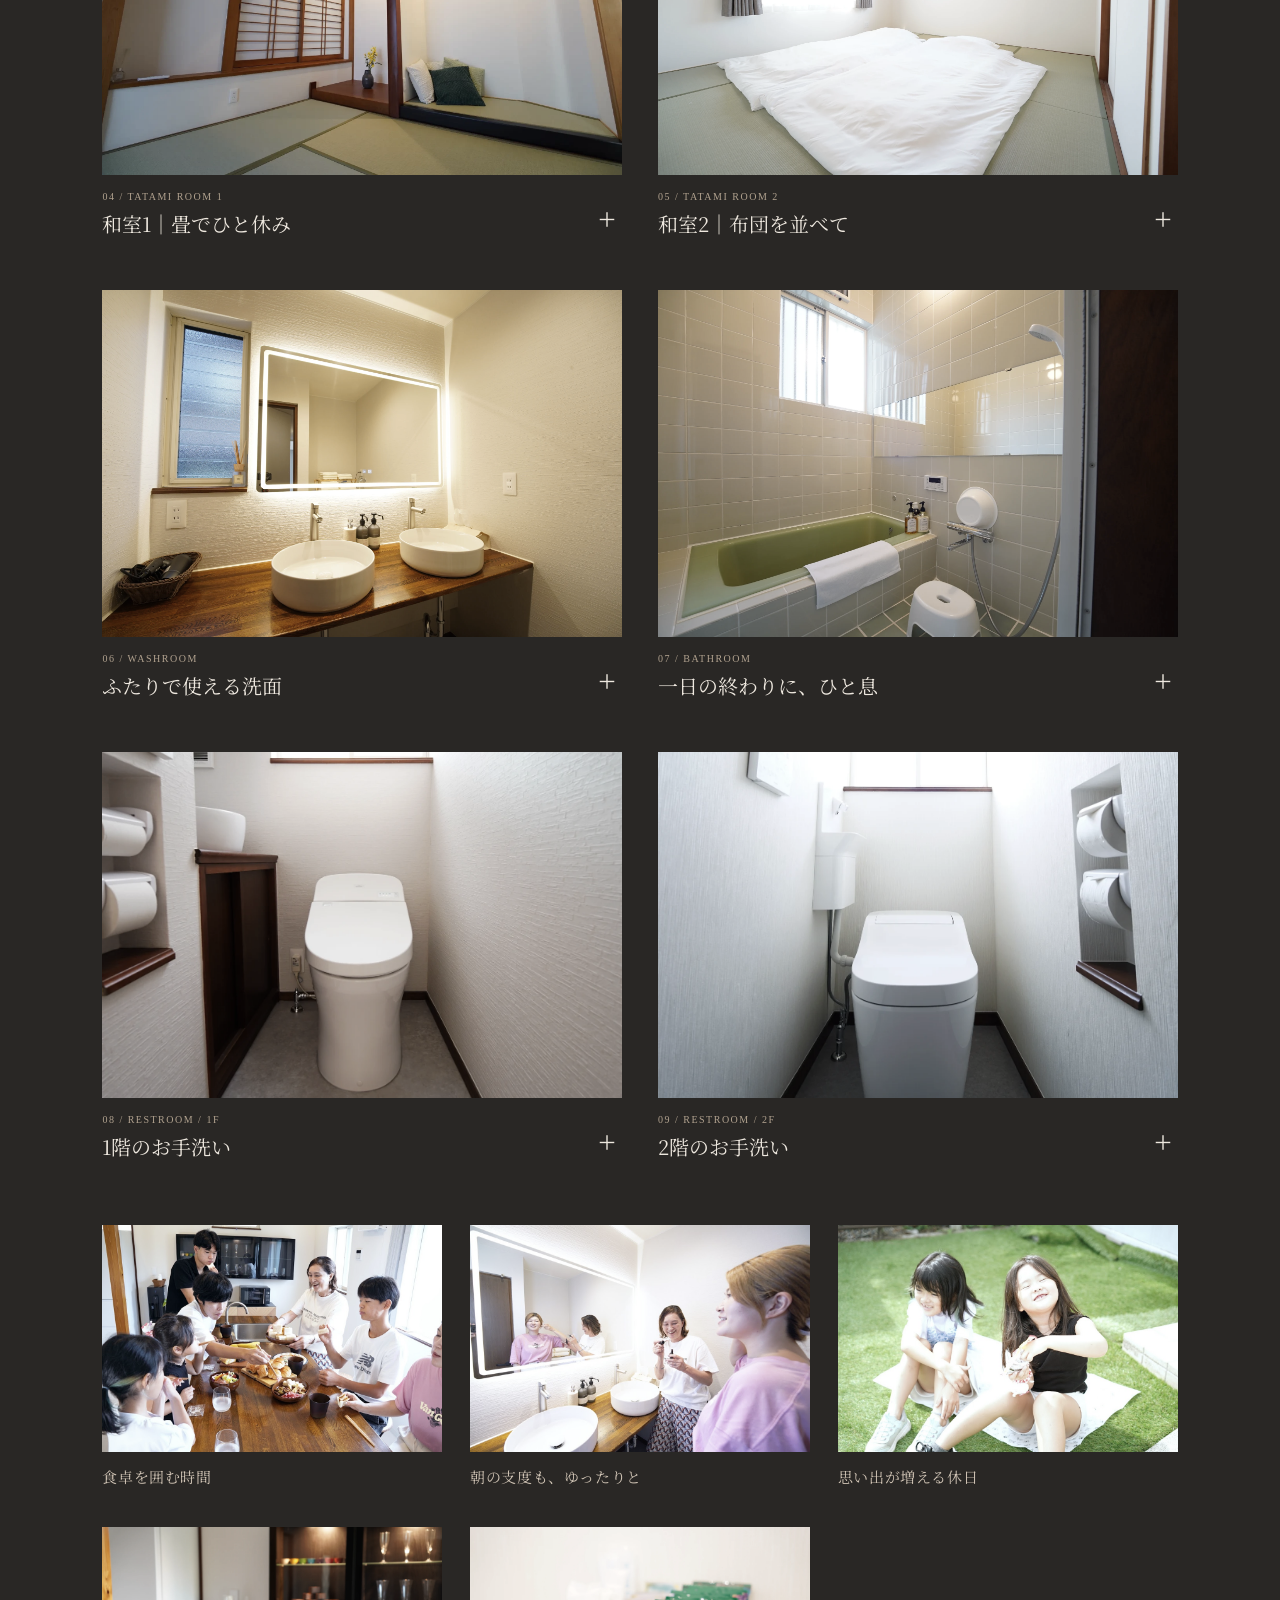
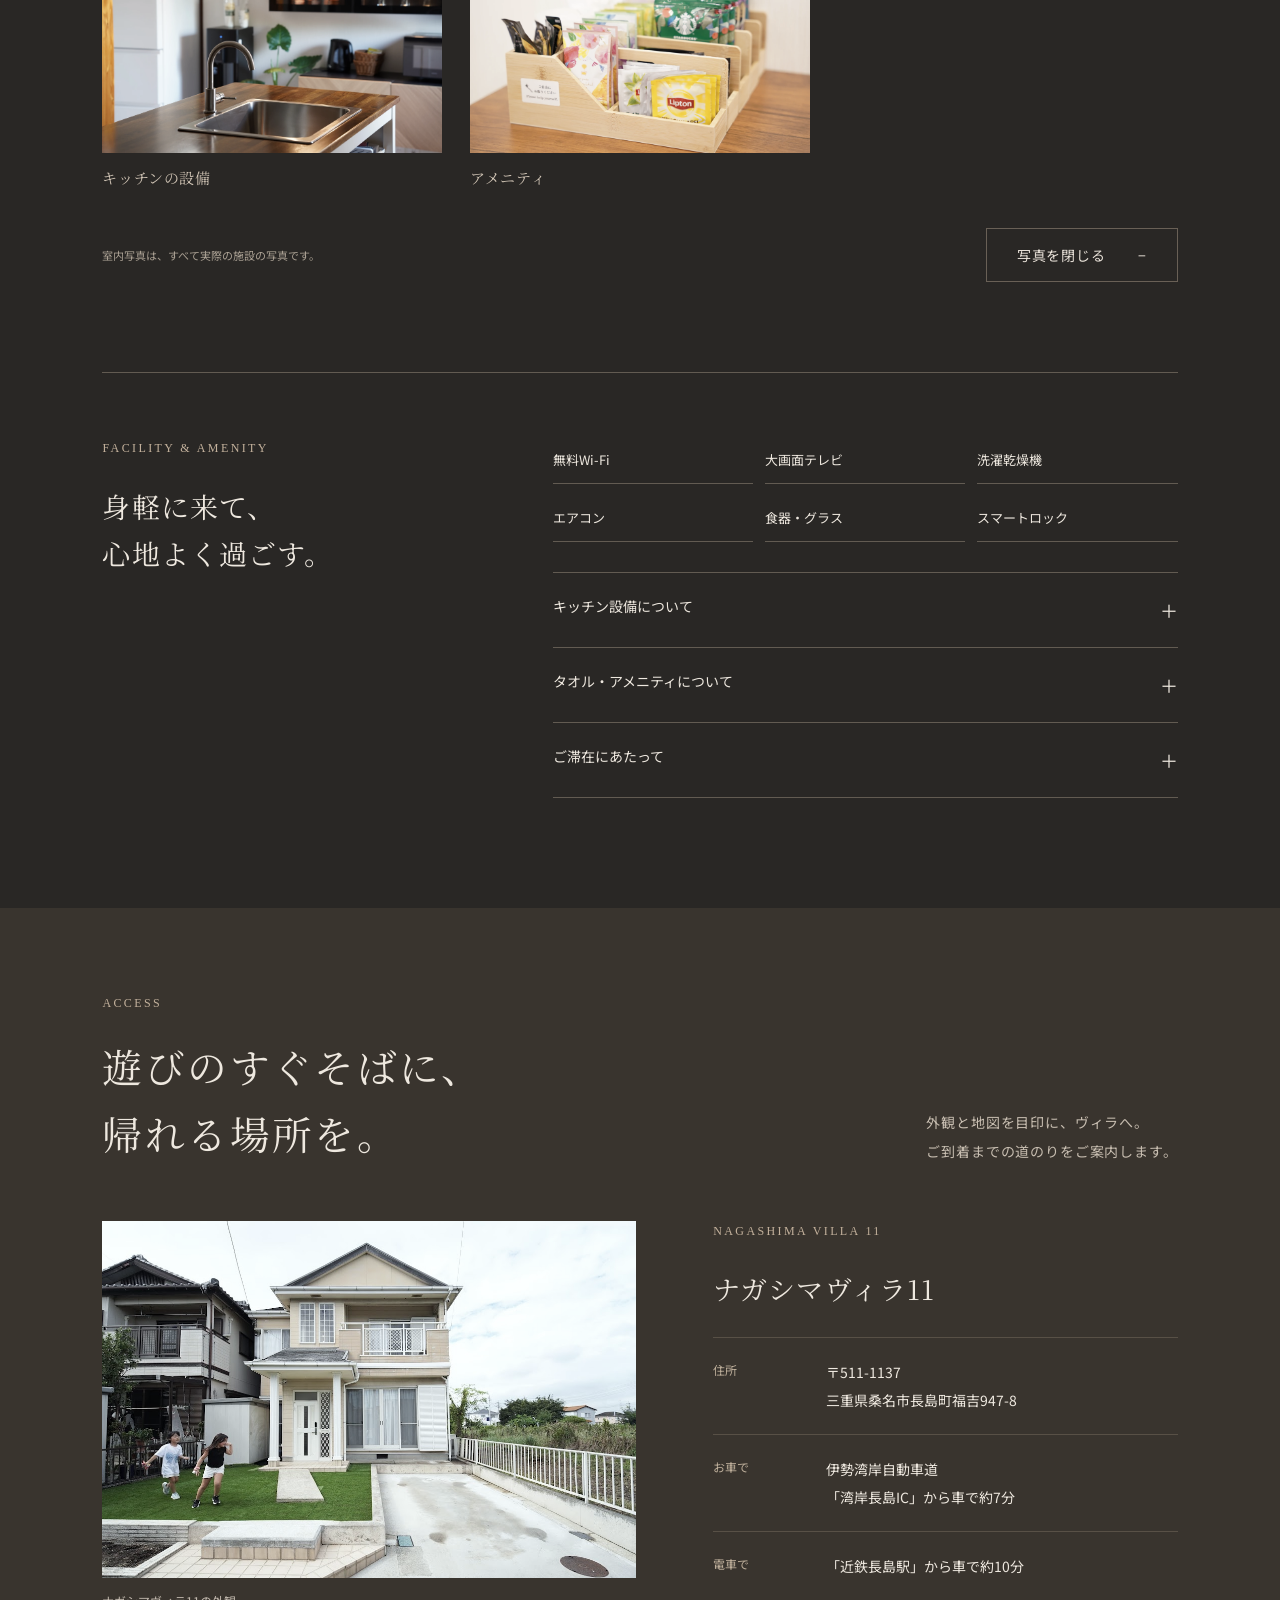
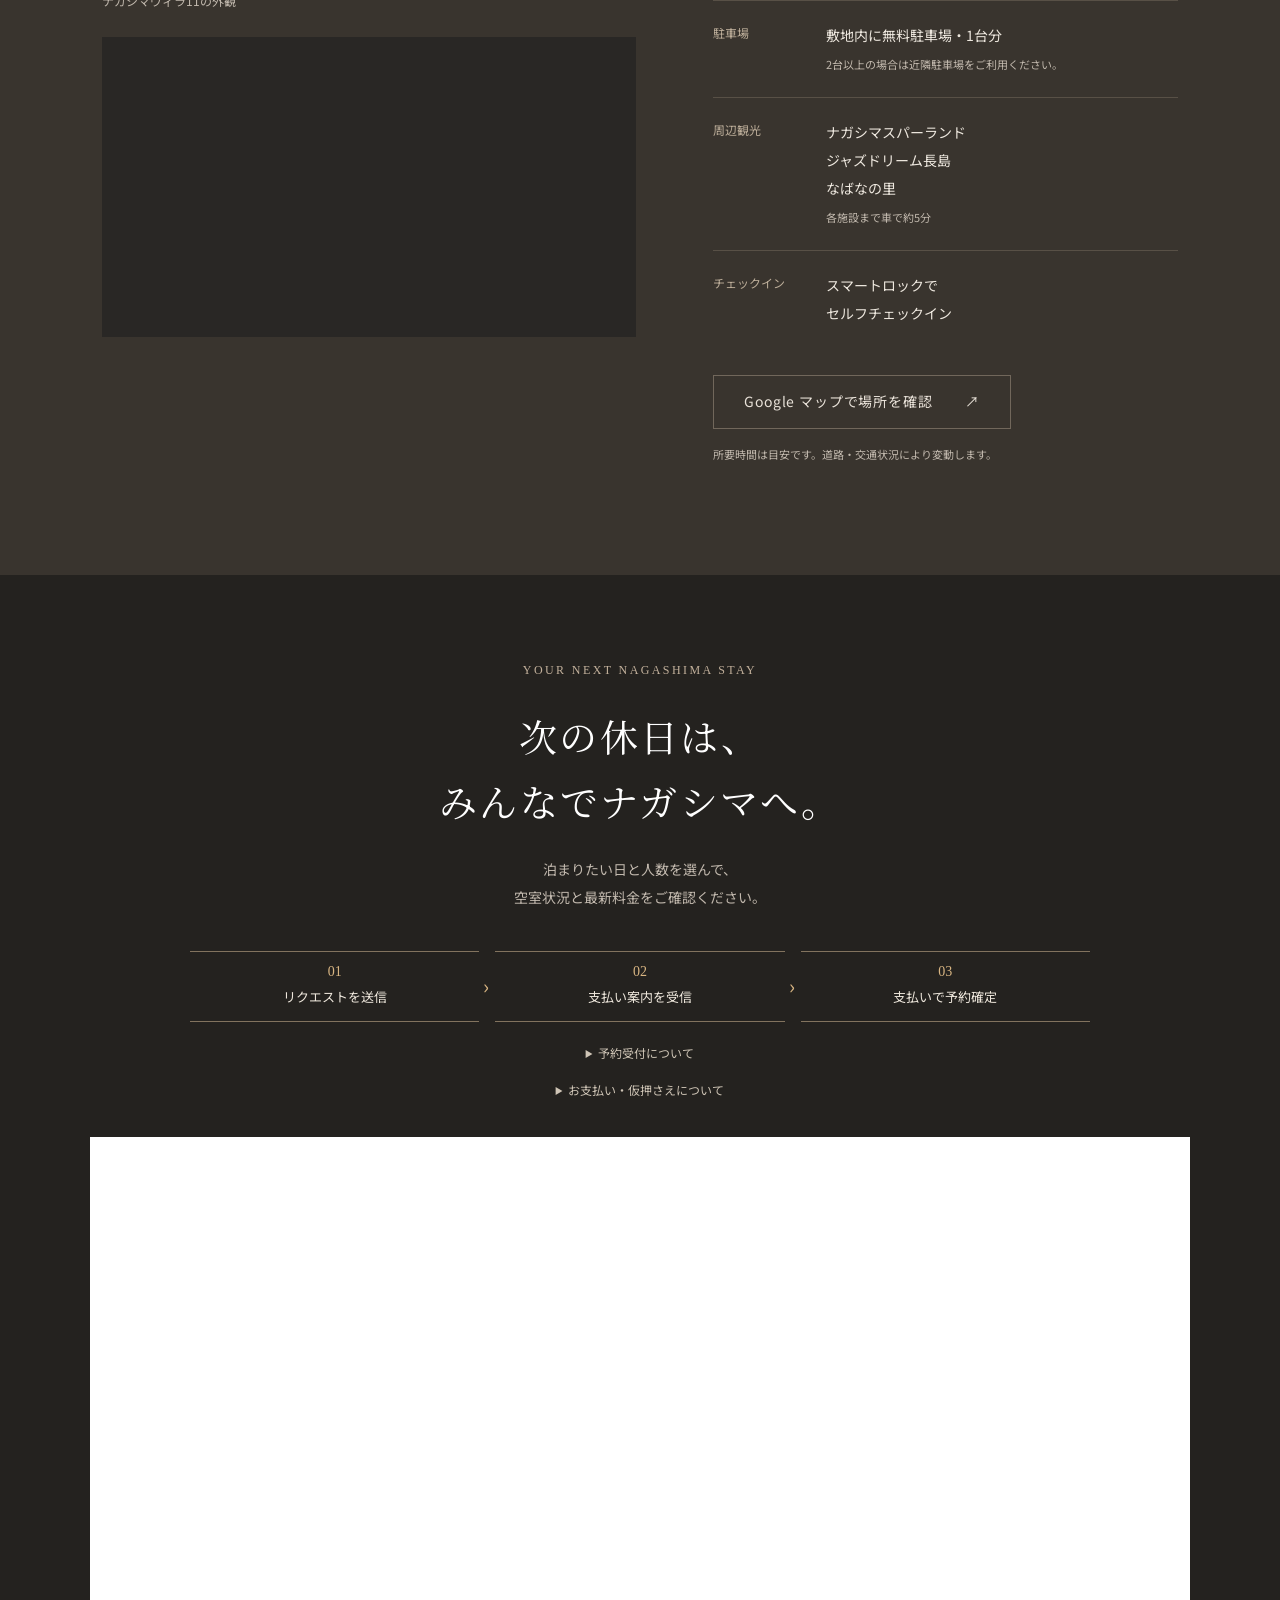
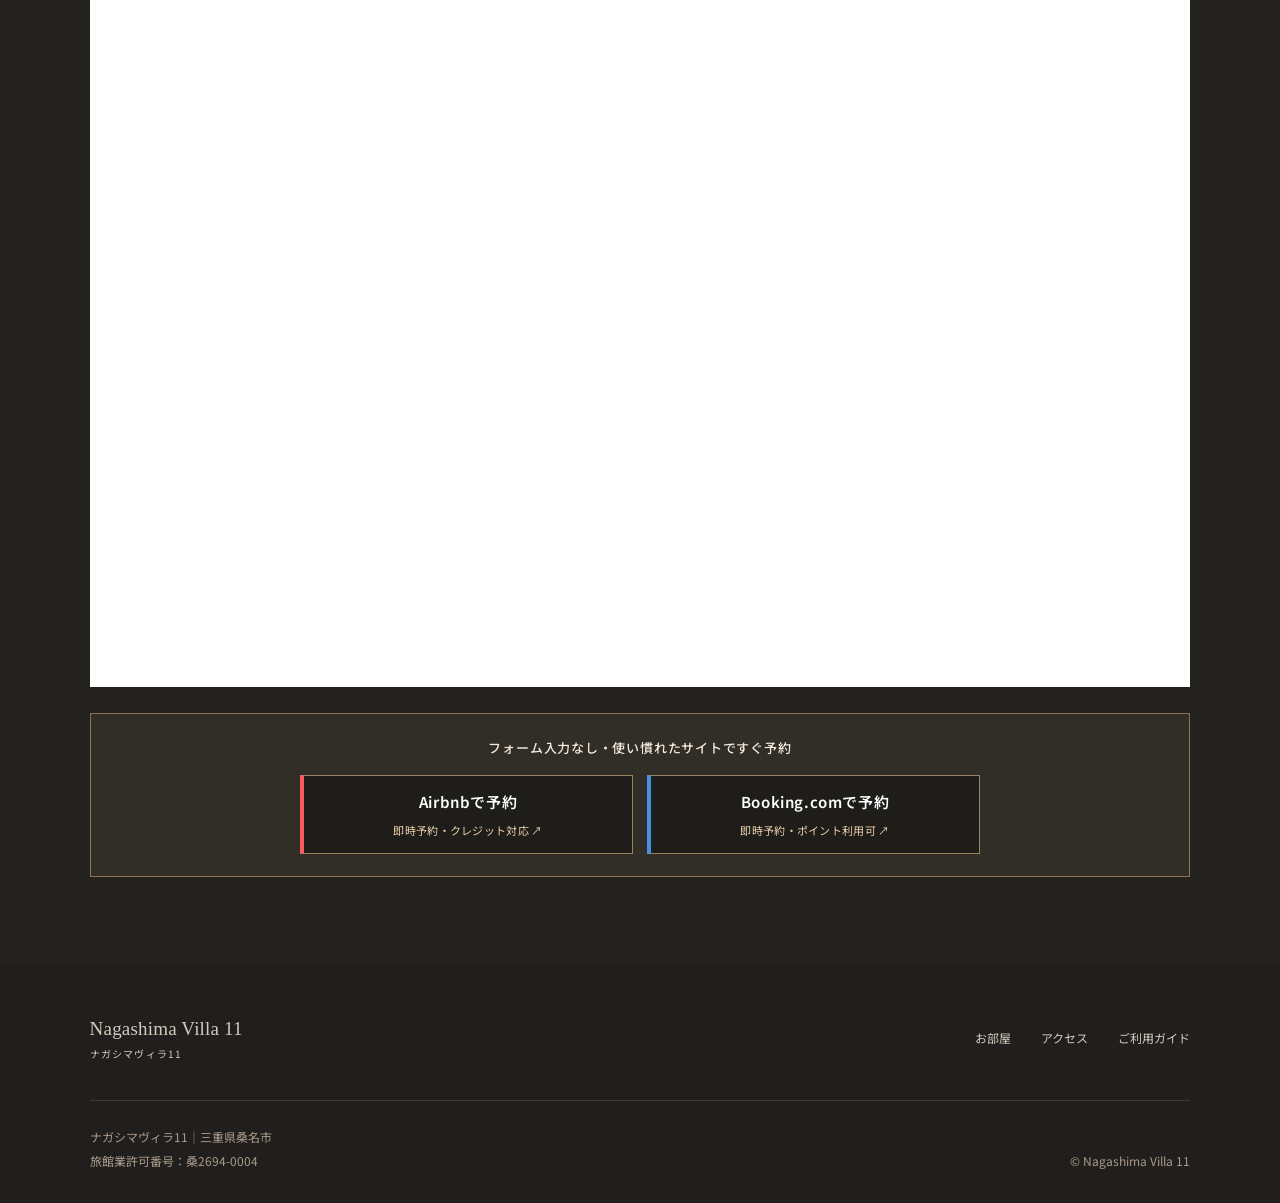
==== commit 619ef56c: "Refine hero eyebrow copy and keep OTA booking buttons below direct form only" ====
--- a/index.html
+++ b/index.html
@@ -15,7 +15,7 @@
     gtag('js', new Date());
     gtag('config', 'G-01PE7G929L');
   </script>
-<link rel="stylesheet" href="styles.css?v=20261121-cvr"><script src="script.js?v=20261121-cvr" defer></script><script src="analytics.js" defer></script></head>
+<link rel="stylesheet" href="styles.css?v=20261121-cvr2"><script src="script.js?v=20261121-cvr2" defer></script><script src="analytics.js" defer></script></head>
 <body><a class="skip-link" href="#main">本文へ移動</a>
 <header class="site-header"><a class="brand" href="#top" aria-label="Nagashima Villa 11 トップ"><span class="brand-name">Nagashima Villa 11<small>ナガシマヴィラ11</small></span></a><nav class="desktop-nav" aria-label="メインナビゲーション"><a href="#experience">過ごし方</a><a href="#stay">宿の魅力</a><a href="#rooms">お部屋</a><a href="#access">アクセス</a></nav><a class="header-reserve" href="#reservation">空室・料金を確認</a><label class="language-switch"><span class="sr-only">Language / 言語</span><select id="site-language" aria-label="Language / 言語"><option value="ja">日本語</option><option value="en">English</option><option value="ko">한국어</option><option value="zh-TW">繁體中文</option></select></label><button class="menu-toggle" aria-expanded="false" aria-controls="mobile-menu" aria-label="メニューを開く"><span></span><span></span></button></header>
 <nav id="mobile-menu" class="mobile-menu" aria-label="モバイルナビゲーション" hidden><a href="#experience">過ごし方</a><a href="#stay">宿の魅力</a><a href="#rooms">お部屋</a><a href="#access">アクセス</a></nav>
@@ -25,7 +25,7 @@
 <picture><source media="(max-width:800px)" srcset="Images/hero-mobile-01-atrium-warm-brass-v17.webp" width="1024" height="1536"><img class="hero-frame" src="Images/family-living.jpg" alt="" width="1080" height="720"></picture>
 <picture><source media="(max-width:800px)" srcset="Images/hero-mobile-v15-3.webp" width="1200" height="1800"><img class="hero-frame hero-sake-case" src="Images/sake-case-v4.webp" alt="" width="1800" height="1200"></picture>
 <picture><source media="(max-width:800px)" srcset="Images/hero-mobile-v15-4.webp" width="1200" height="1800"><img class="hero-frame hero-cups" src="Images/ochoko-toast.jpg" alt="" width="903" height="602"></picture>
-</div><div class="hero-shade"></div><div class="hero-copy"><p class="eyebrow">最大11名・一棟貸し｜なばなの里・ナガスパ車で5分</p><h1 id="hero-title">なばなの里・ナガスパ近く、<br>最大11名で囲む冬の団欒。</h1><p>約22畳のLDKと木と漆のぬくもり。<br>今、いちばん温かい冬旅をひとつ屋根の下で。</p><div class="hero-actions"><a class="button button-gold hero-cta-primary" href="#reservation">空室・料金を確認する</a><a class="button button-light" href="#experience">宿の魅力を見る</a></div></div><div class="hero-footer"><a class="hero-scroll" href="#experience">SCROLL TO DISCOVER <span>↓</span></a><div class="hero-controls" aria-label="ヒーロー写真の操作"><button data-slide="0" class="active" aria-label="リビング・食卓の写真" aria-pressed="true">01</button><button data-slide="1" aria-label="吹き抜け・団欒の写真" aria-pressed="false">02</button><button data-slide="2" aria-label="酒器ケースの写真" aria-pressed="false">03</button><button data-slide="3" aria-label="おちょこを寄せ合う写真" aria-pressed="false">04</button><button id="hero-pause" aria-label="写真の自動再生を停止">Ⅱ</button></div><span class="hero-caption">Nagashima Villa 11</span></div></section>
+</div><div class="hero-shade"></div><div class="hero-copy"><p class="eyebrow">最大11名・一棟貸し｜ナガシマリゾートまで車で5分</p><h1 id="hero-title">なばなの里・ナガスパ近く、<br>最大11名で囲む冬の団欒。</h1><p>約22畳のLDKと木と漆のぬくもり。<br>今、いちばん温かい冬旅をひとつ屋根の下で。</p><div class="hero-actions"><a class="button button-gold hero-cta-primary" href="#reservation">空室・料金を確認する</a><a class="button button-light" href="#experience">宿の魅力を見る</a></div></div><div class="hero-footer"><a class="hero-scroll" href="#experience">SCROLL TO DISCOVER <span>↓</span></a><div class="hero-controls" aria-label="ヒーロー写真の操作"><button data-slide="0" class="active" aria-label="リビング・食卓の写真" aria-pressed="true">01</button><button data-slide="1" aria-label="吹き抜け・団欒の写真" aria-pressed="false">02</button><button data-slide="2" aria-label="酒器ケースの写真" aria-pressed="false">03</button><button data-slide="3" aria-label="おちょこを寄せ合う写真" aria-pressed="false">04</button><button id="hero-pause" aria-label="写真の自動再生を停止">Ⅱ</button></div><span class="hero-caption">Nagashima Villa 11</span></div></section>
 <nav class="photo-nav" aria-label="ページ内ナビゲーション">
 <a href="#play"><img src="Images/nagashima-coaster-v4.webp" alt="" width="1672" height="941"><span><small>PLAY</small>ナガシマで遊ぶ <b>↓</b></span></a>
 <a href="#stay"><img src="Images/family-living.jpg" alt="" width="1080" height="720"><span><small>STAY</small>宿でくつろぐ <b>↓</b></span></a>
@@ -59,7 +59,7 @@
   <details class="booking-flow"><summary>予約受付について</summary><p>・<span>通常1時間以内に返信いたします。</span><span>21:00以降は翌日返信の場合があります。</span><br>・<span>約1年先まで予約を承っております。</span><span>ご希望の日程と人数を選んで空室・料金をご確認ください。</span></p></details>
   <details class="booking-flow"><summary>お支払い・仮押さえについて</summary><p>受付可能な場合は、Stripeのお支払いURLをメールでお送りします。お支払い待ちの間は日程を仮押さえし、お支払い完了をもって予約確定となります。</p></details>
   <p class="booking-language-note" hidden>予約フォームは日本語・英語でご利用いただけます。</p>
-</div><div class="ota-quick-box" aria-label="予約サイトからの即時予約"><p class="ota-quick-title">使い慣れた予約サイトからもすぐにご予約いただけます</p><div class="ota-quick-buttons"><a class="ota-btn ota-btn-airbnb" href="https://www.airbnb.jp/rooms/1738101548299749861" target="_blank" rel="noopener"><span>Airbnbで予約</span><small>即時予約・クレジット対応 ↗</small></a><a class="ota-btn ota-btn-booking" href="https://www.booking.com/hotel/jp/nagasima-vuira-11.html" target="_blank" rel="noopener"><span>Booking.comで予約</span><small>即時予約・ポイント利用可 ↗</small></a></div></div><div class="booking-embed"><iframe id="nv11-booking"
+</div><div class="booking-embed"><iframe id="nv11-booking"
         title="空室確認・予約フォーム"
         src="https://script.google.com/macros/s/AKfycbxNqapqTLu-HDpoEVVsLsbQmxr3vdzclePHPb6-tbaVRfmaKRtfKzg_bSKIdb9oMdPZ/exec"
         style="display:block;width:100%;height:1150px;border:0;background:#fff"
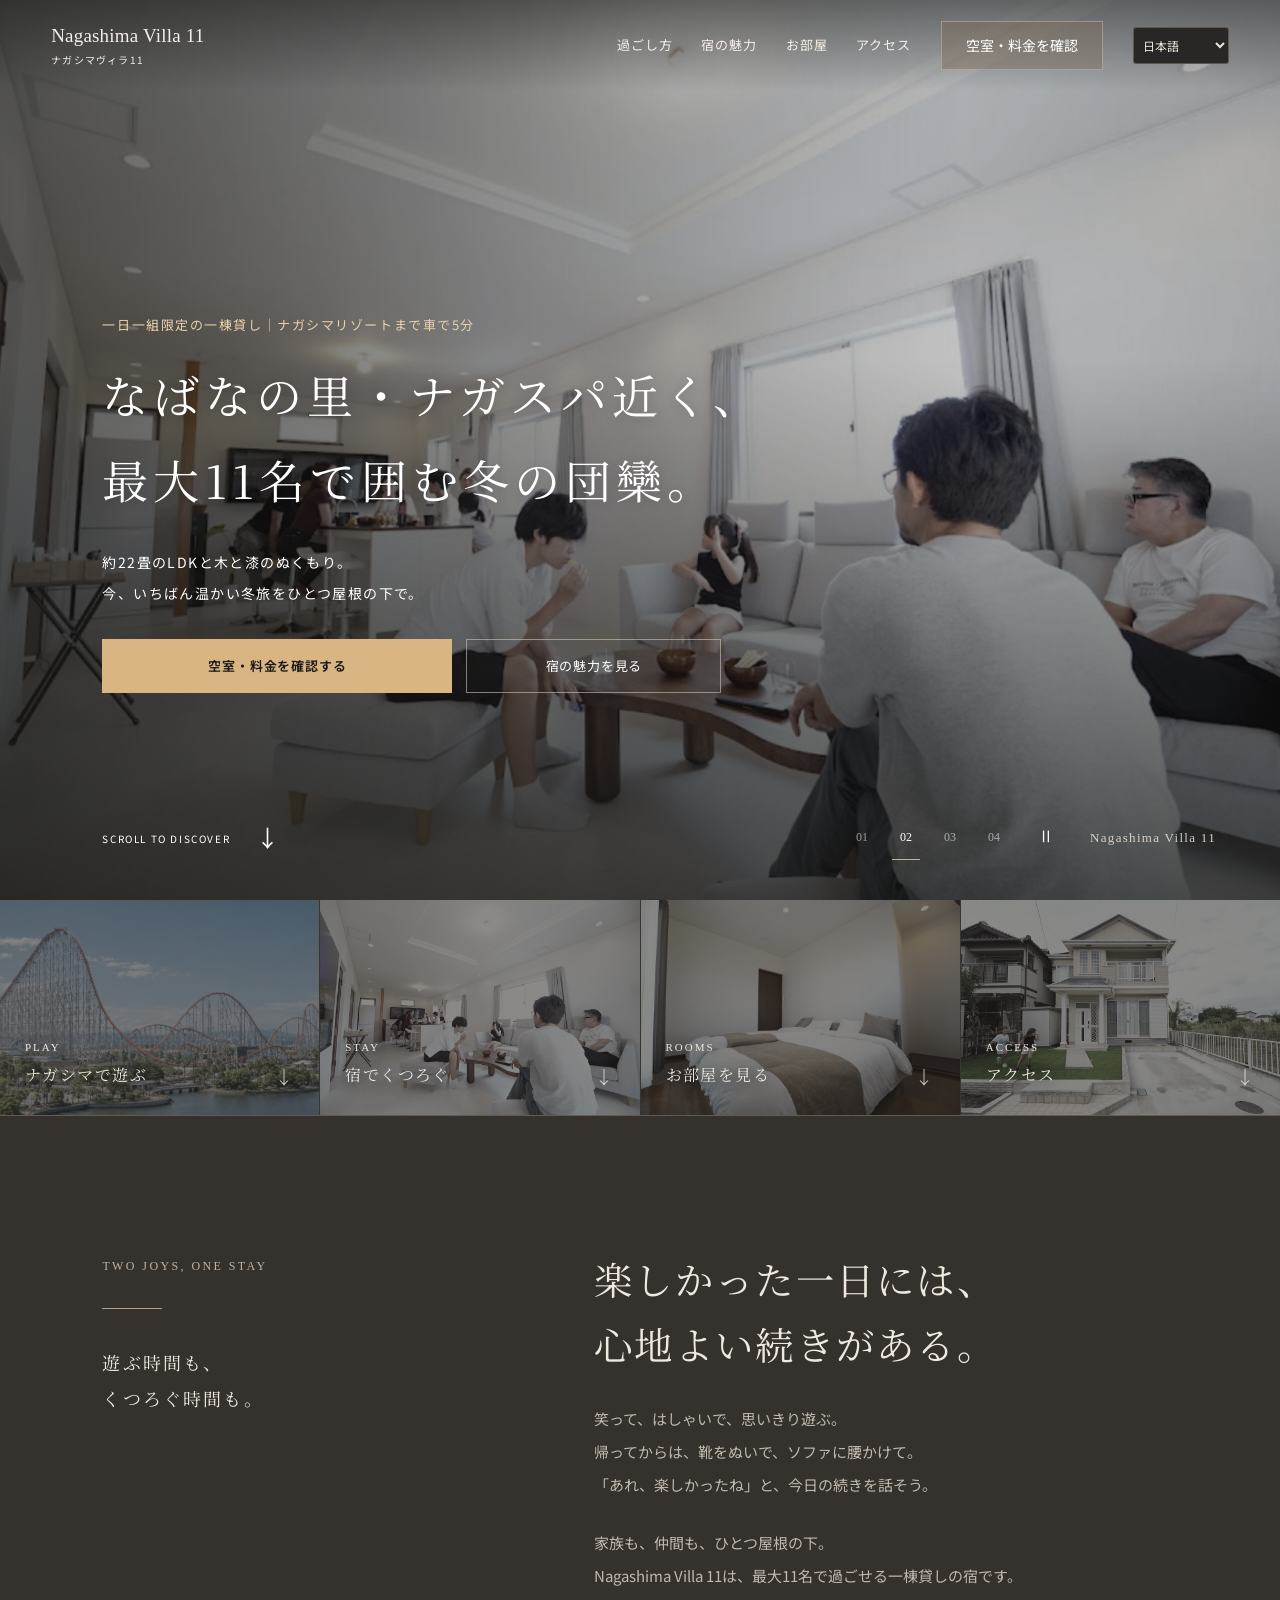
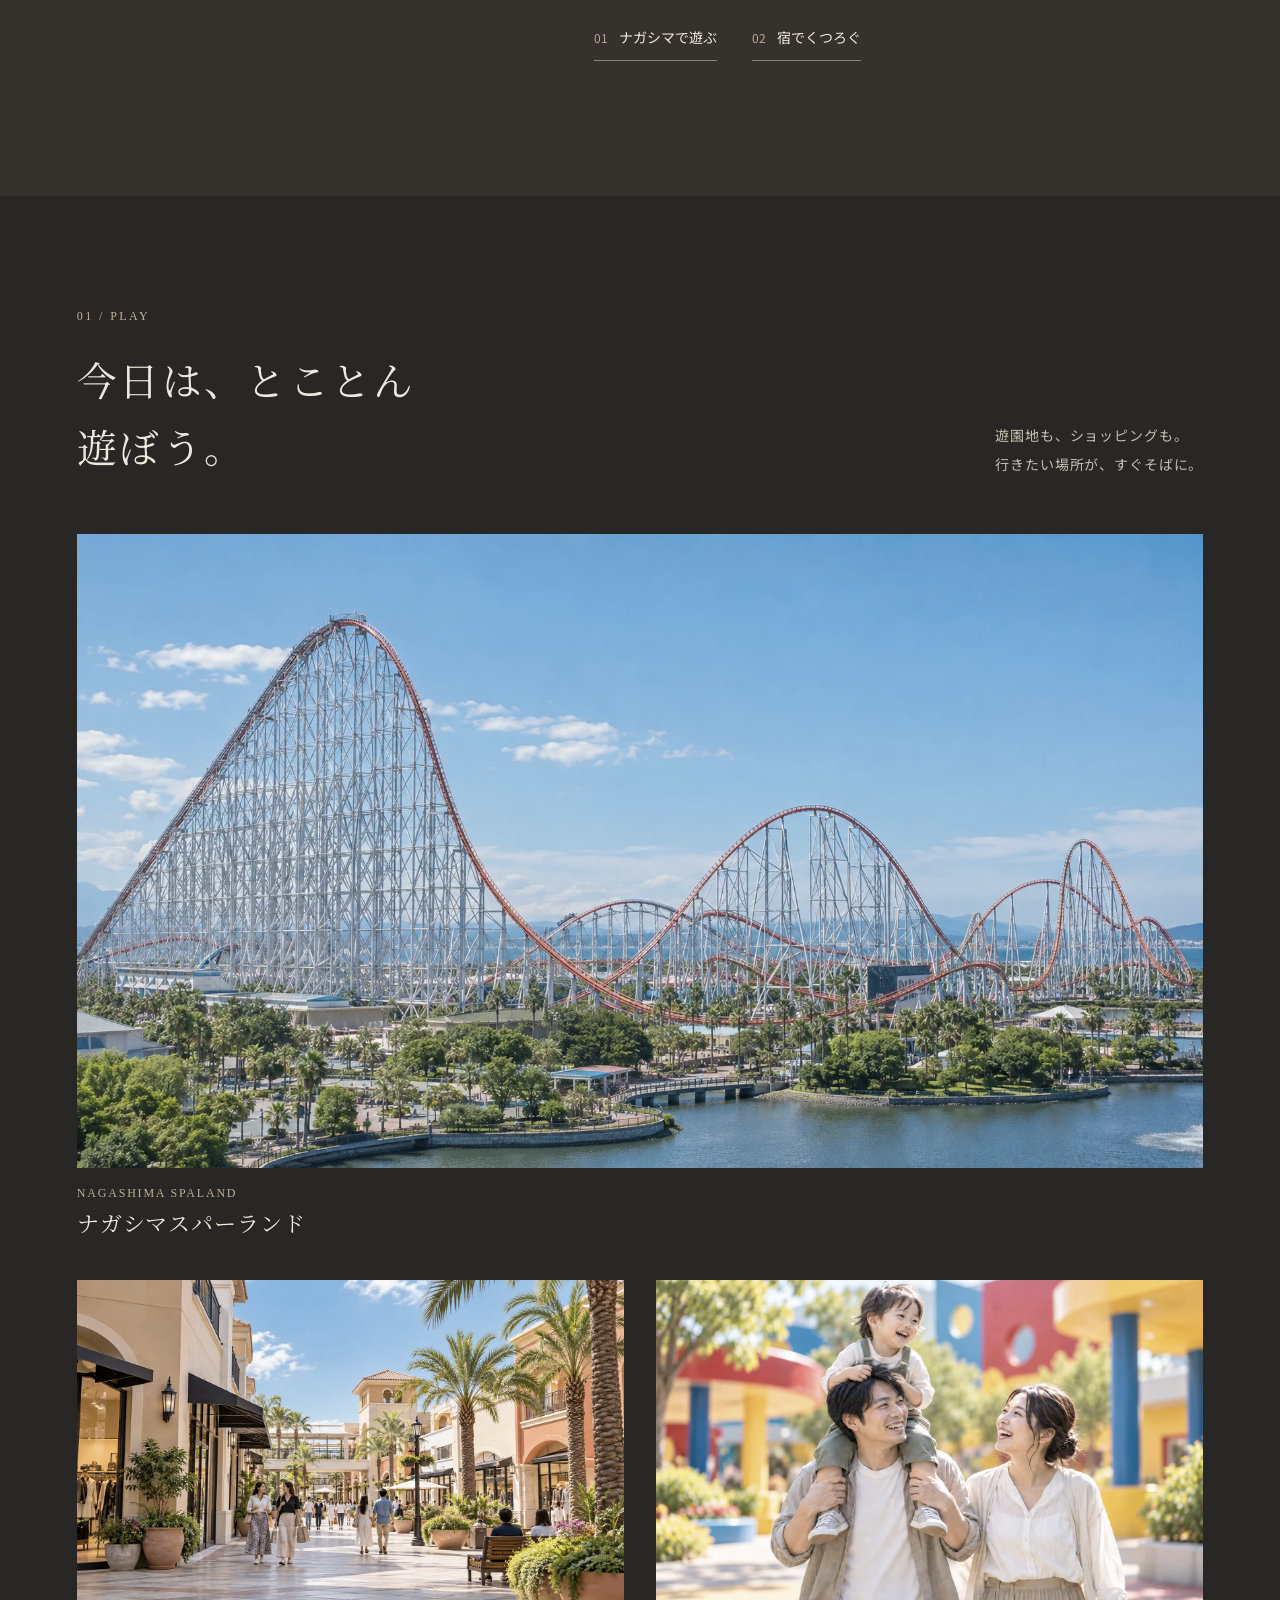
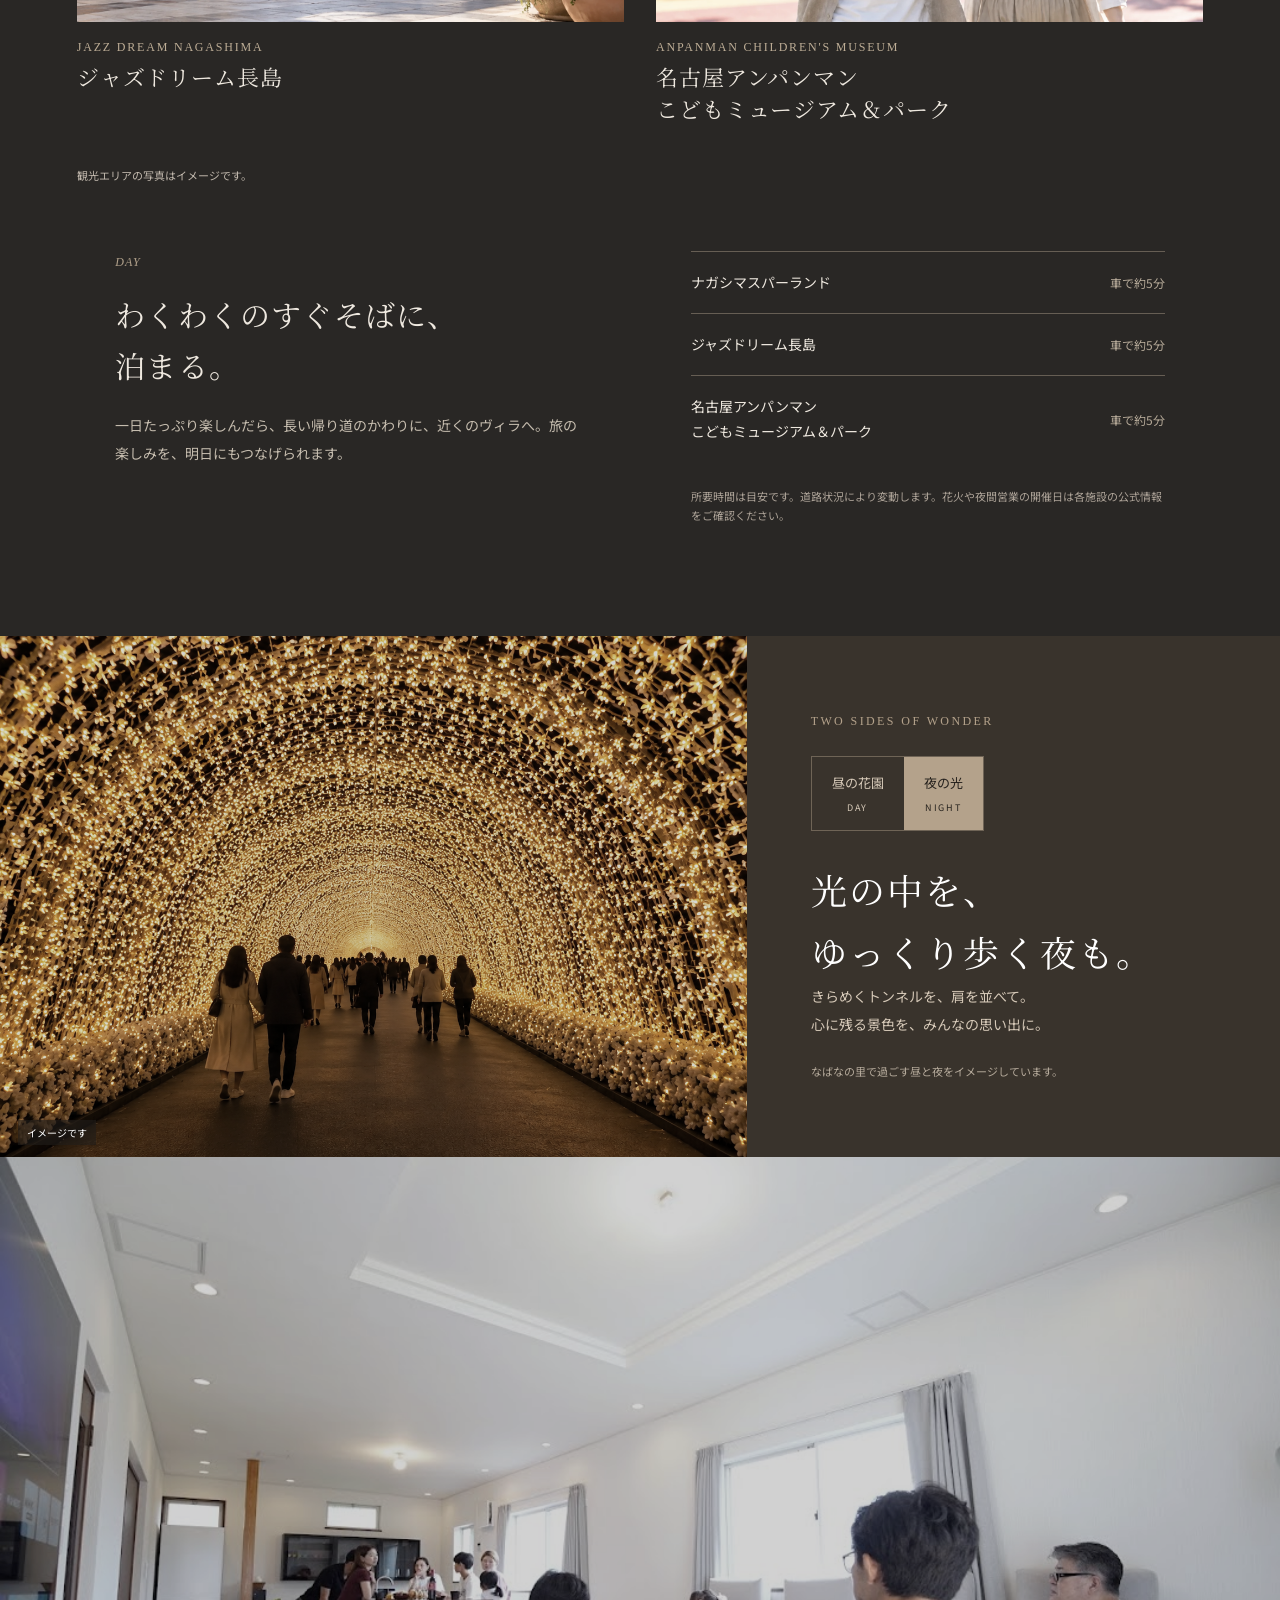
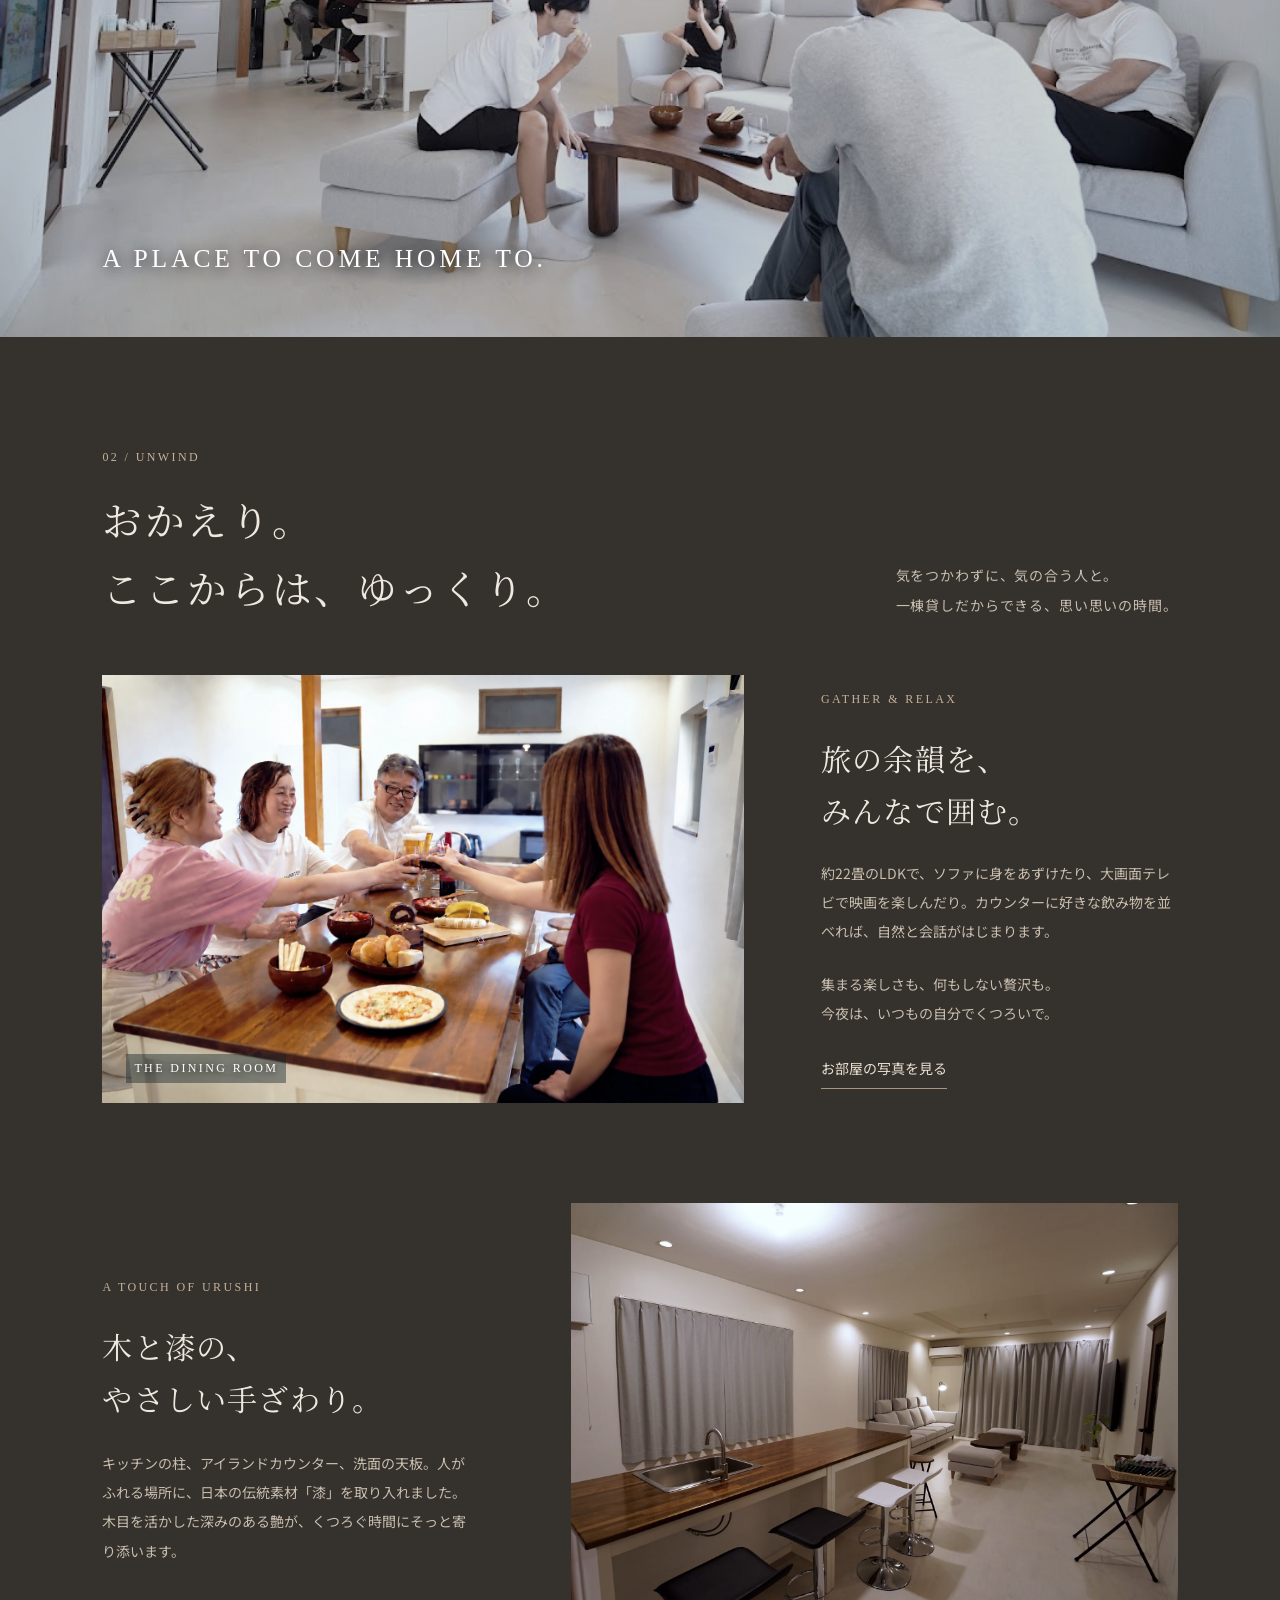
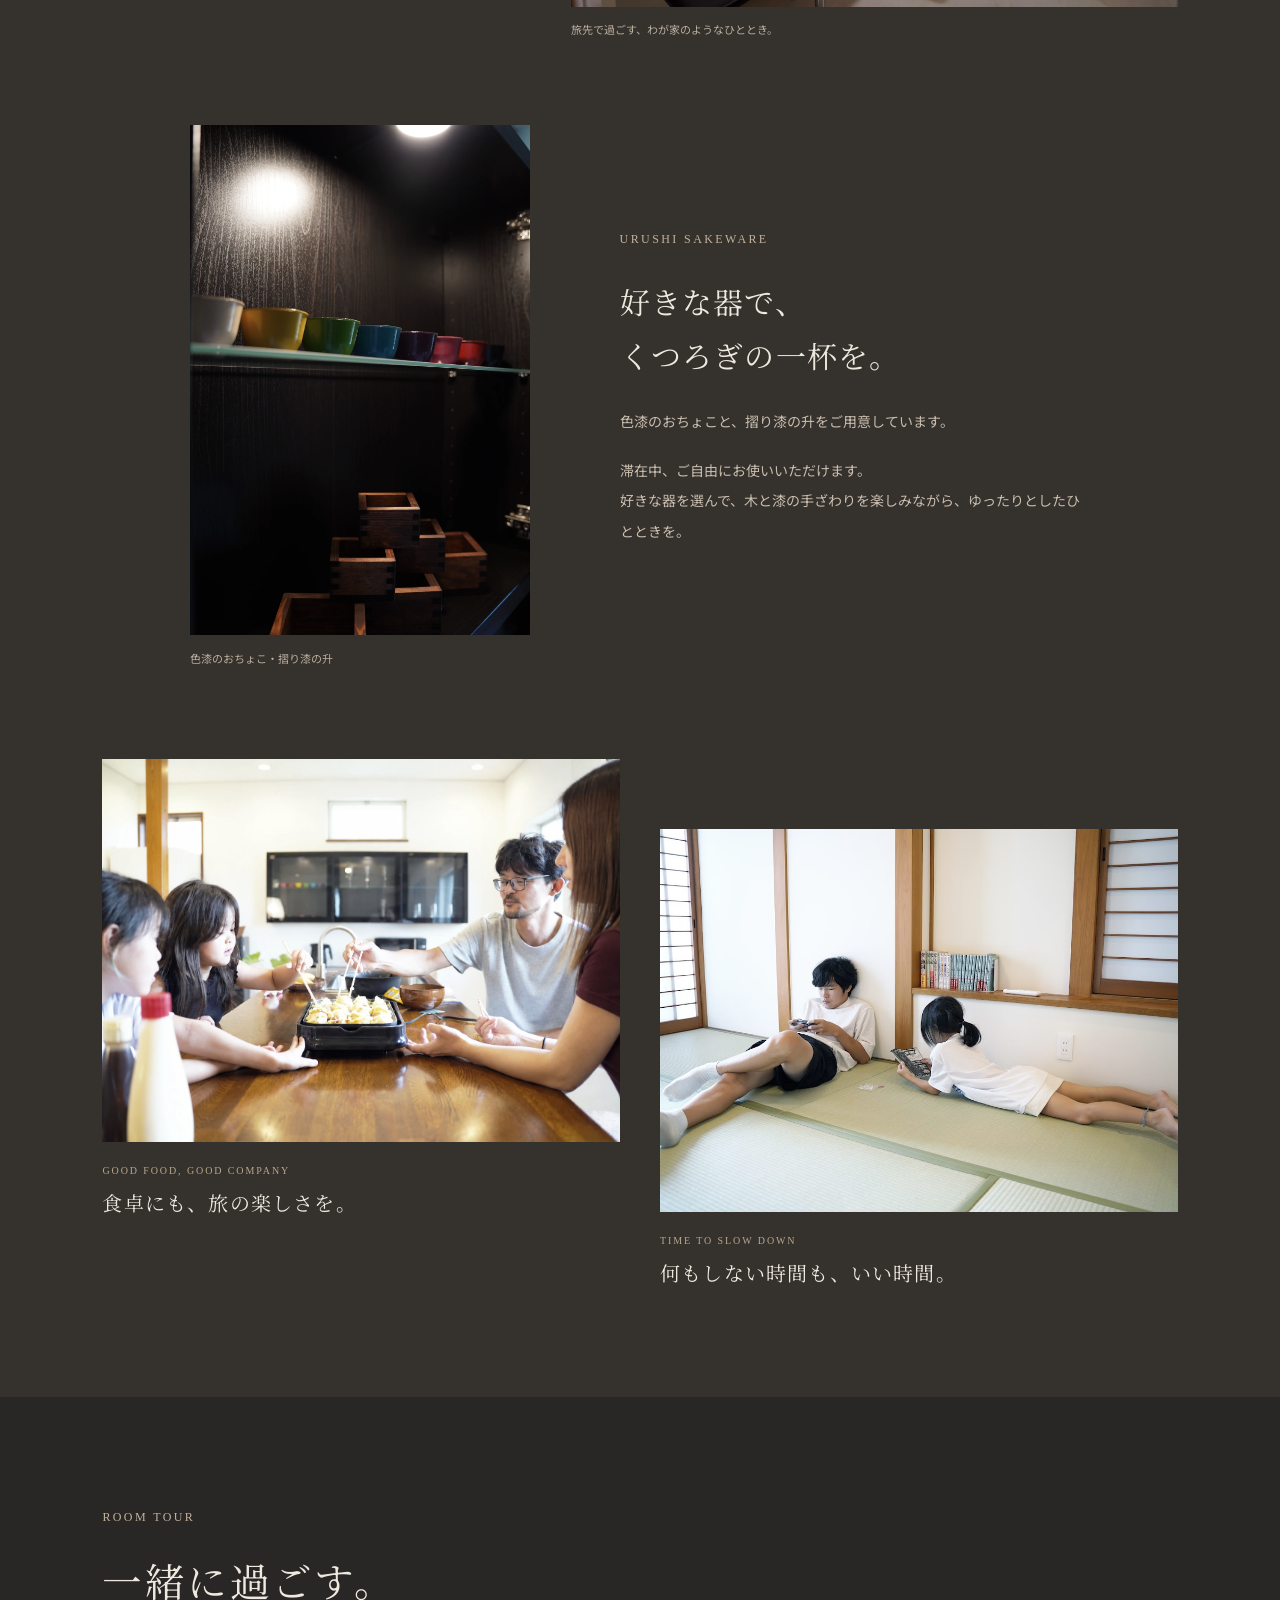
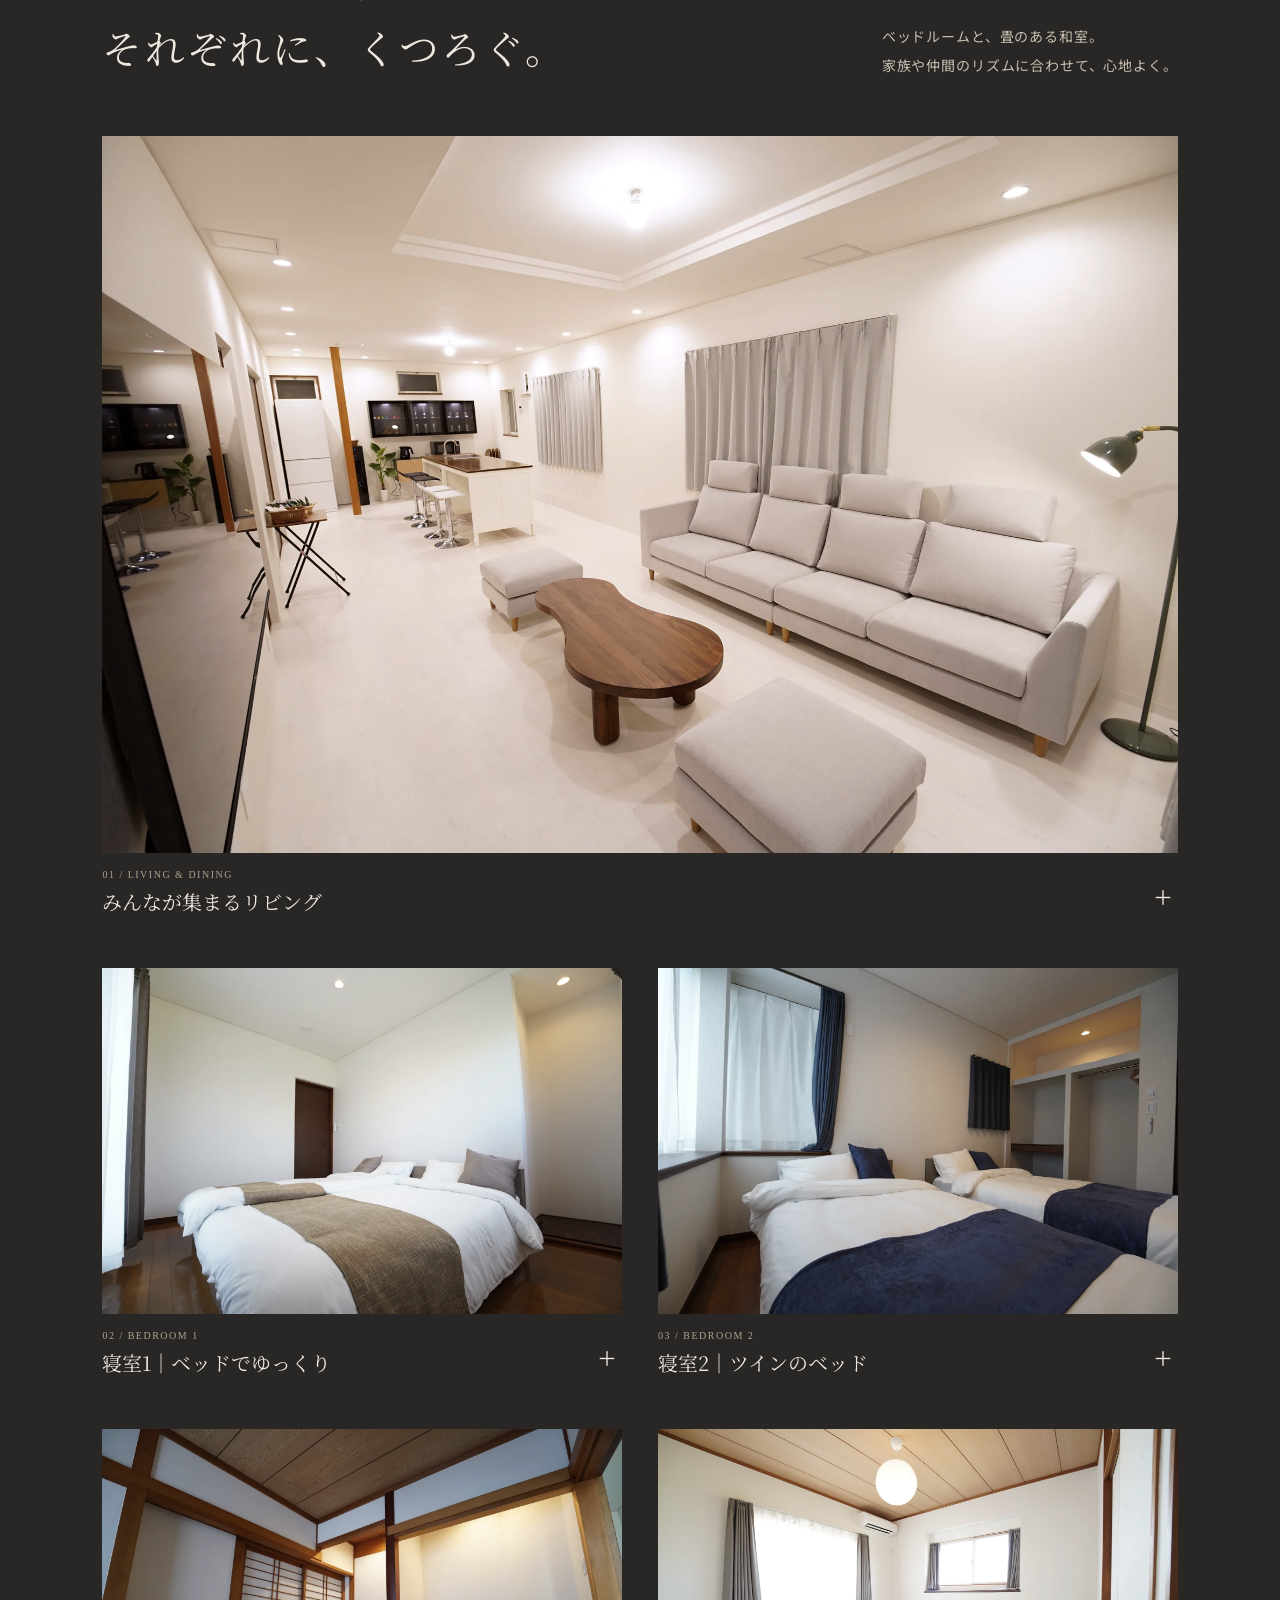
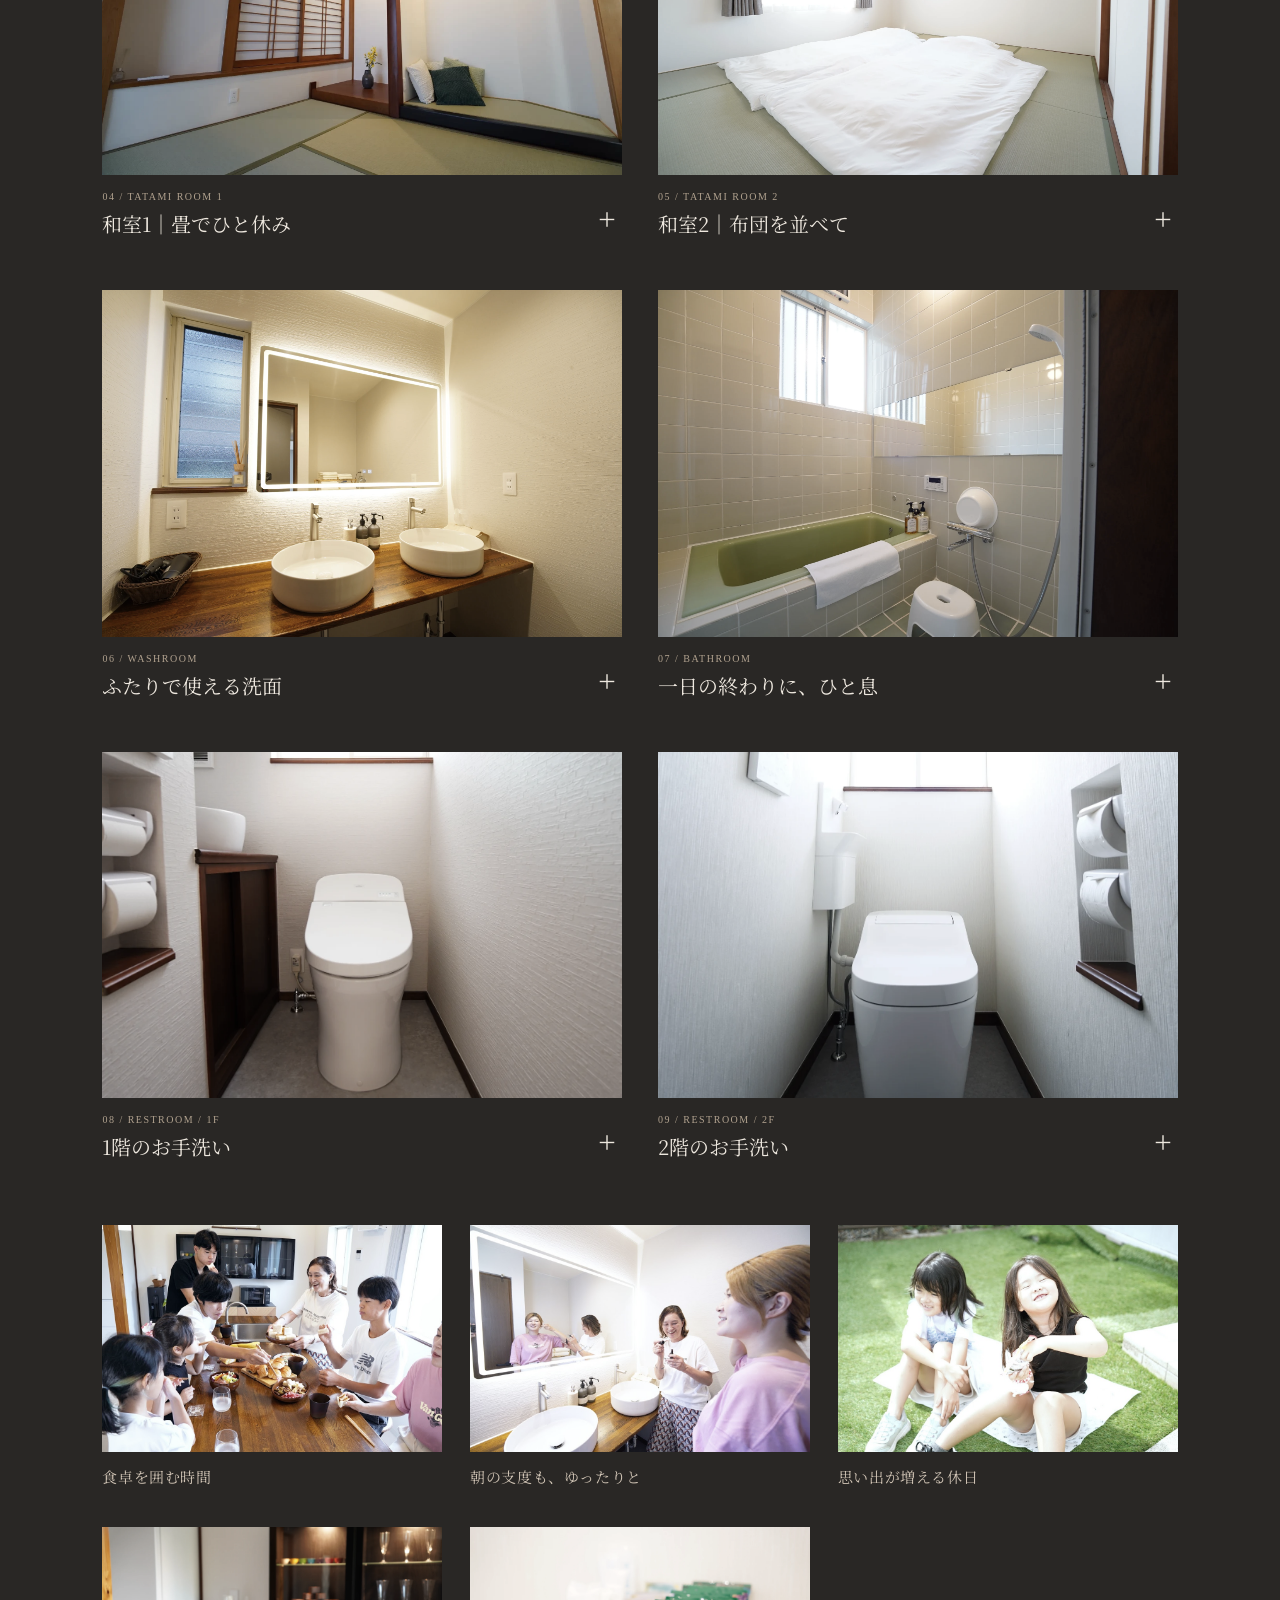
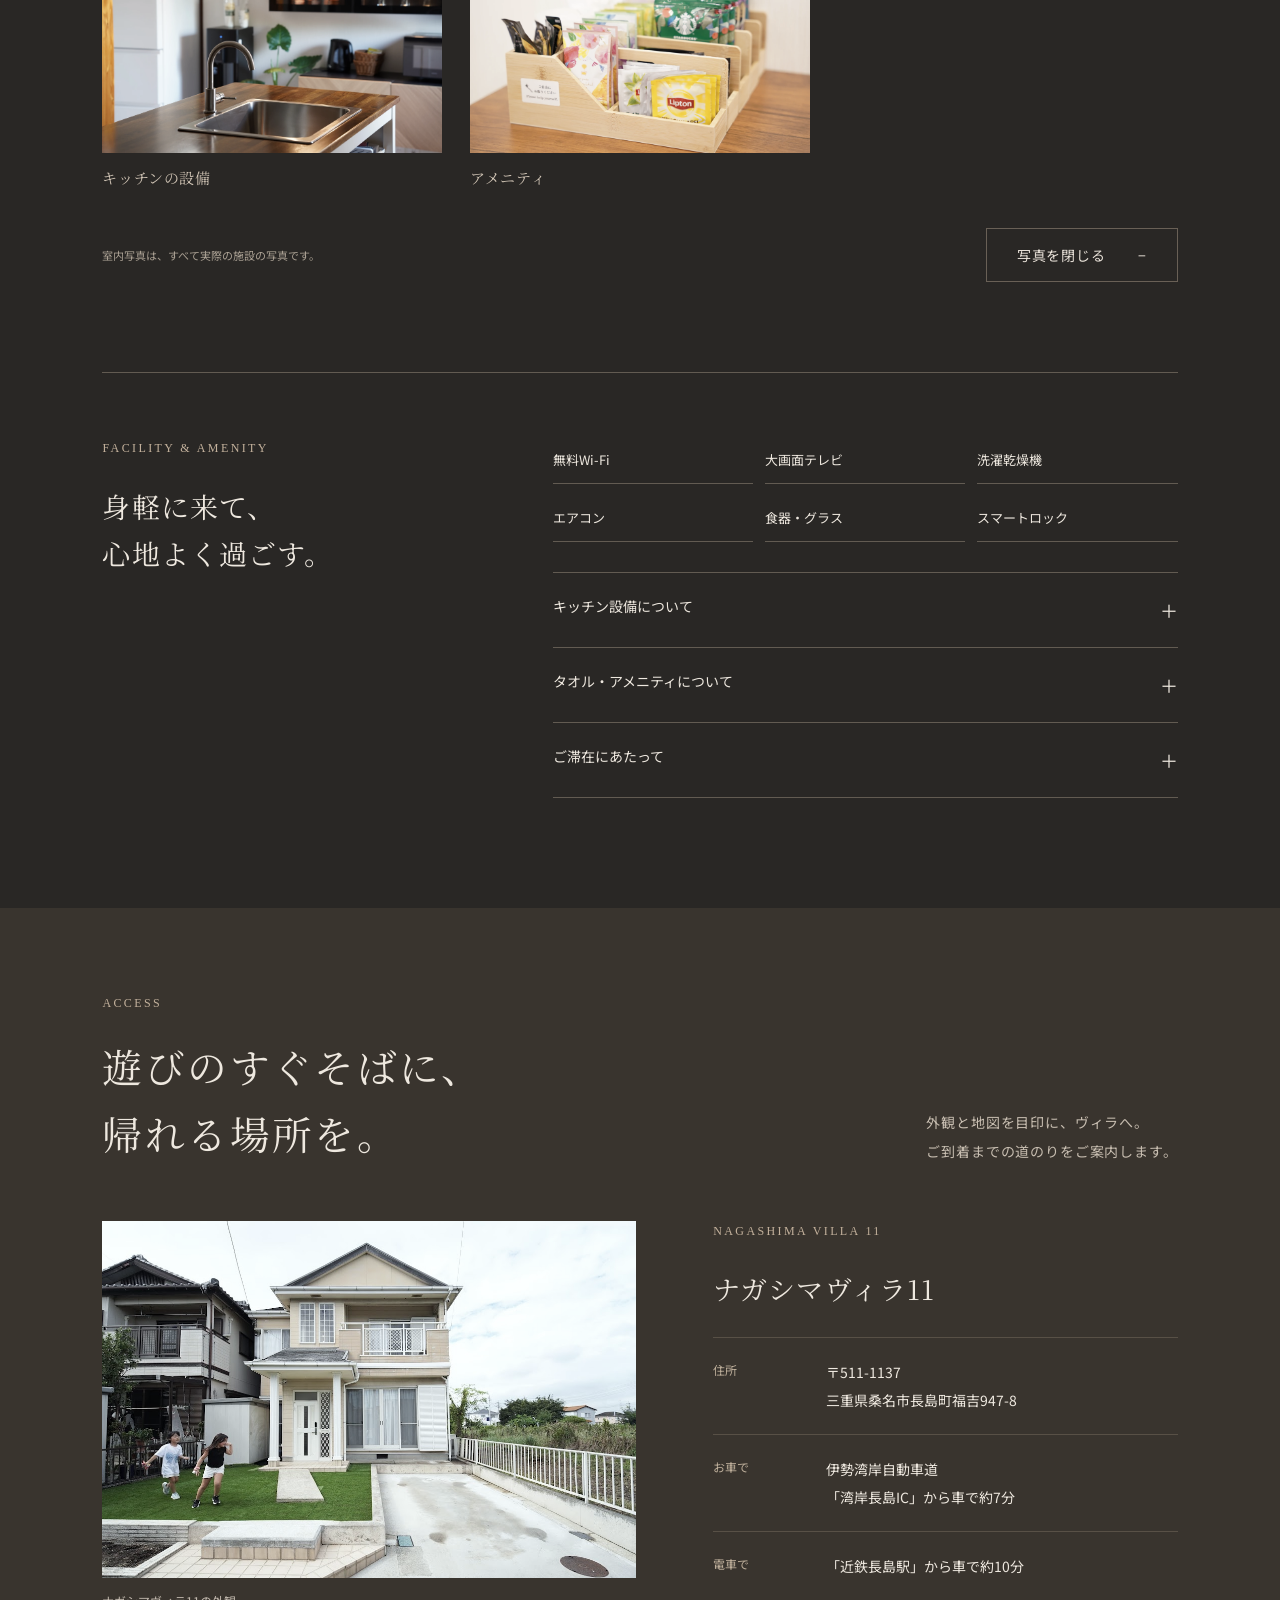
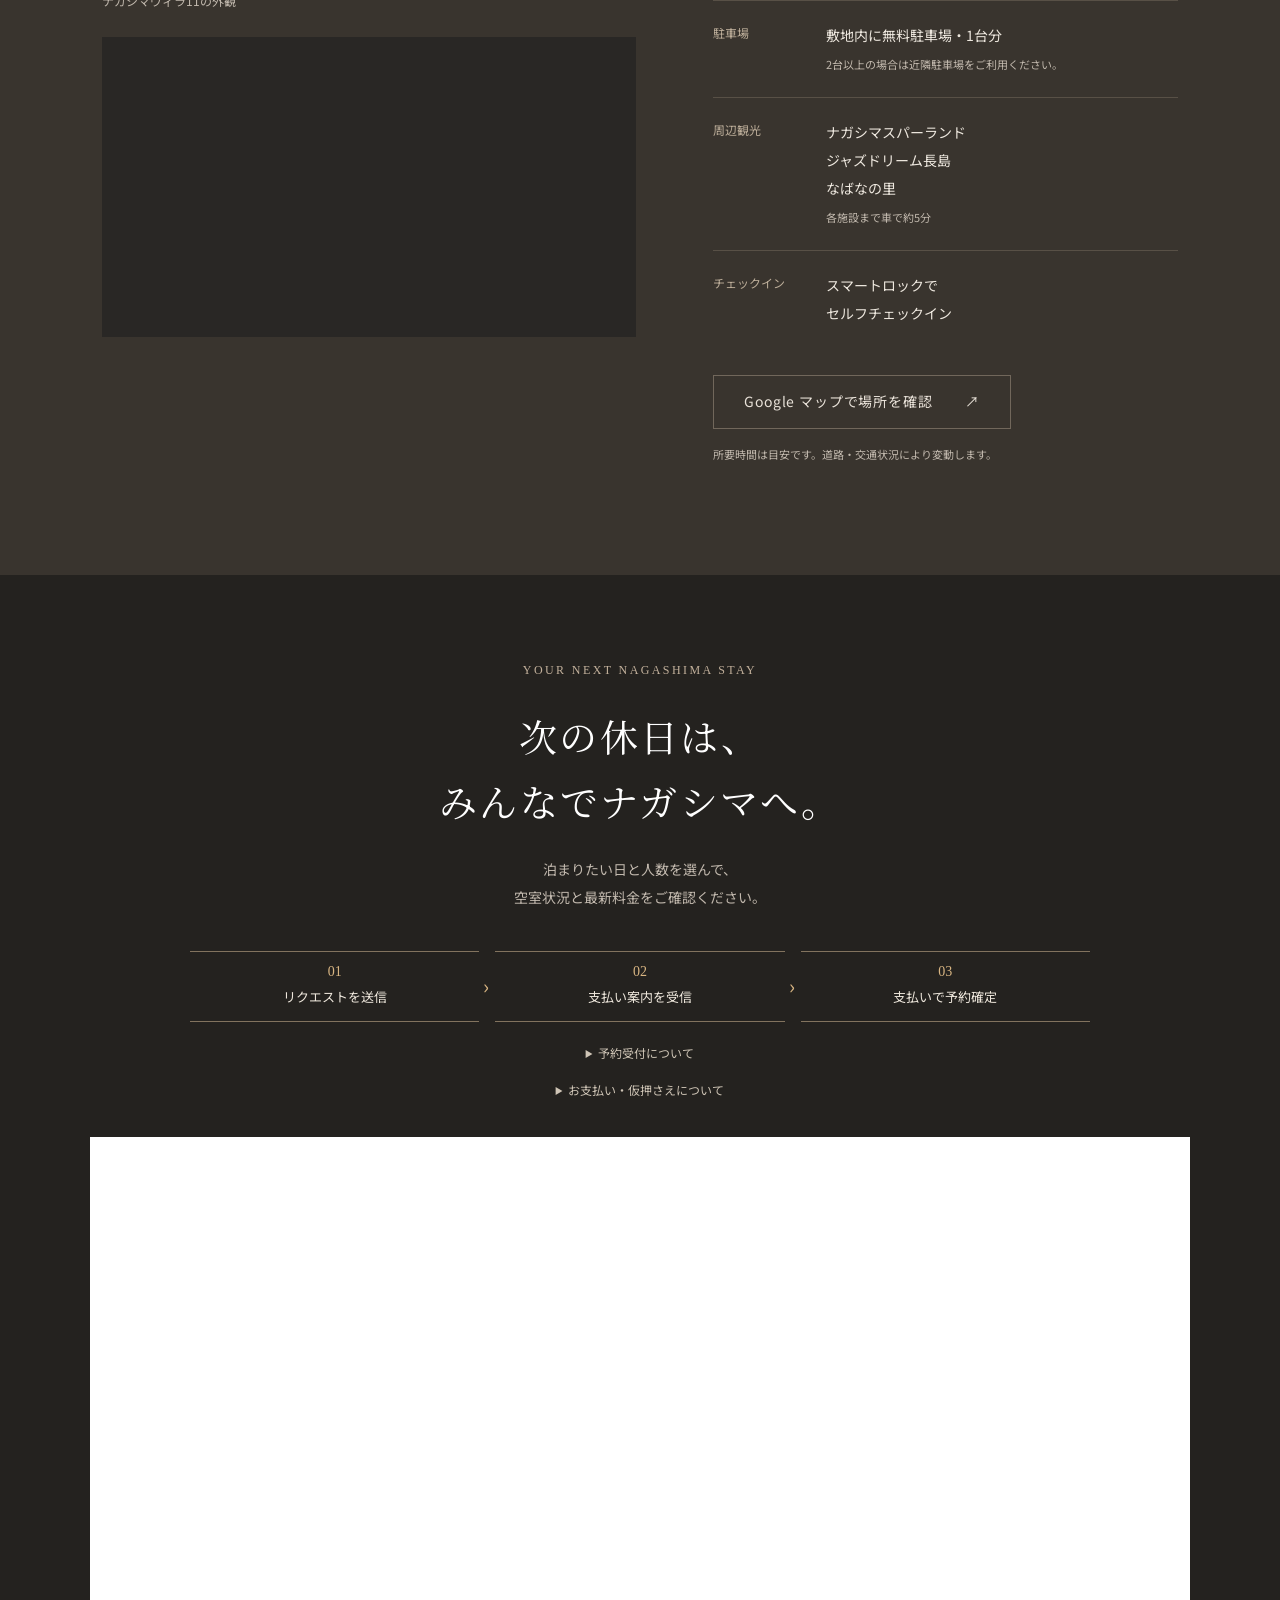
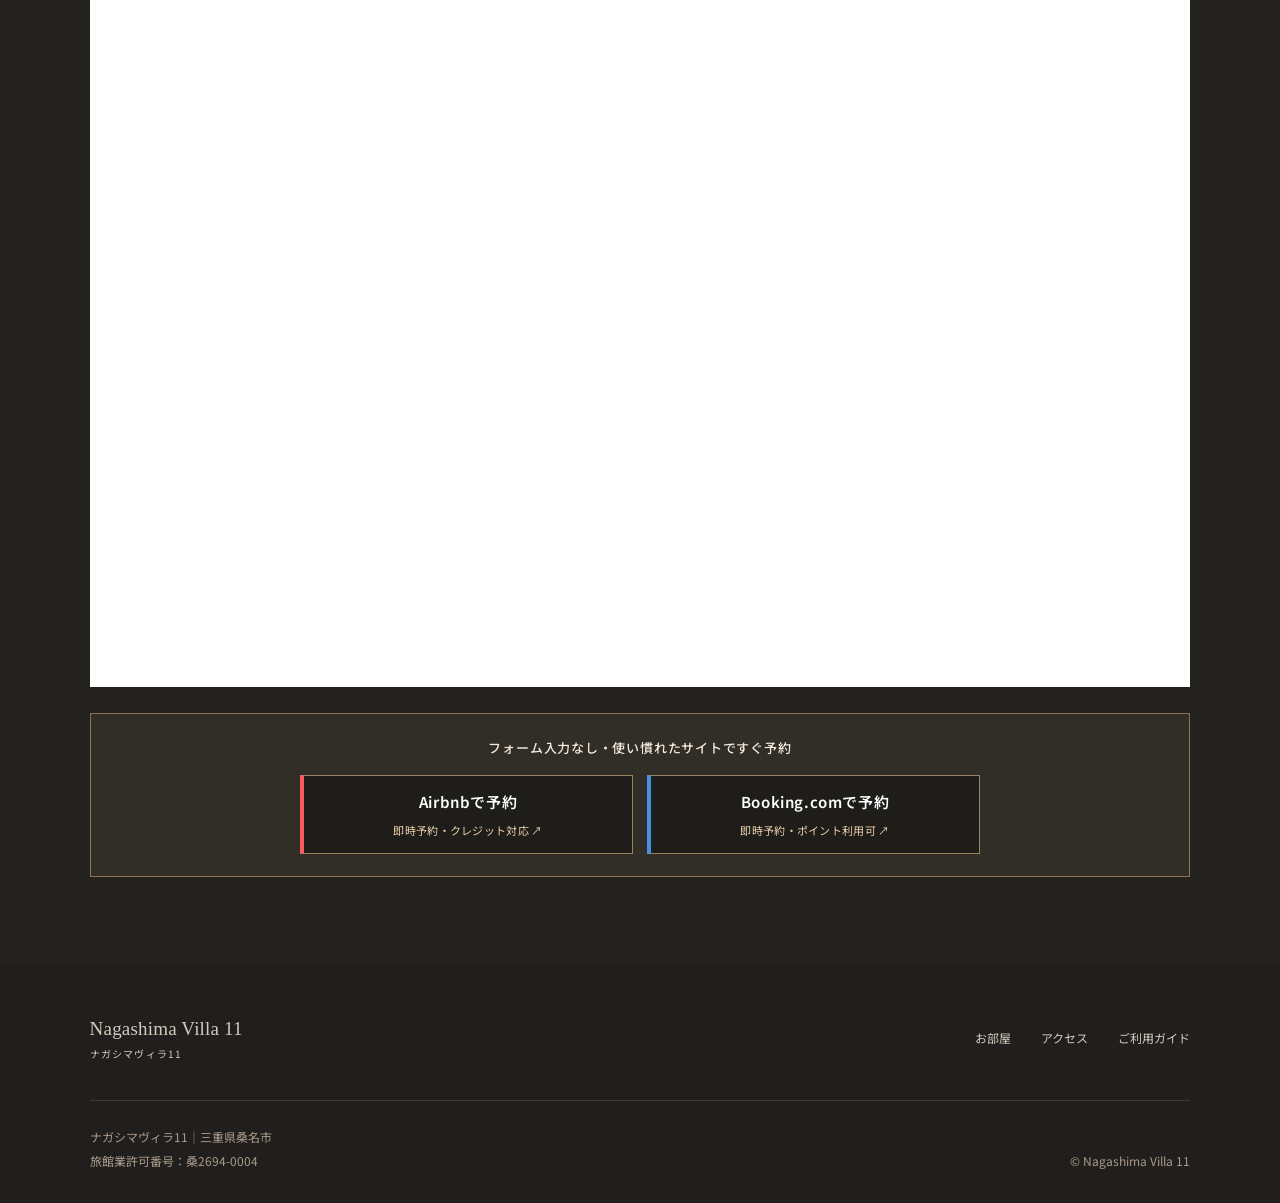
==== commit 5de4b025: "Update hero eyebrow to 一日一組限定の一棟貸し｜ナガシマリゾートまで車で5分" ====
--- a/index.html
+++ b/index.html
@@ -15,7 +15,7 @@
     gtag('js', new Date());
     gtag('config', 'G-01PE7G929L');
   </script>
-<link rel="stylesheet" href="styles.css?v=20261121-cvr2"><script src="script.js?v=20261121-cvr2" defer></script><script src="analytics.js" defer></script></head>
+<link rel="stylesheet" href="styles.css?v=20261121-cvr3"><script src="script.js?v=20261121-cvr3" defer></script><script src="analytics.js" defer></script></head>
 <body><a class="skip-link" href="#main">本文へ移動</a>
 <header class="site-header"><a class="brand" href="#top" aria-label="Nagashima Villa 11 トップ"><span class="brand-name">Nagashima Villa 11<small>ナガシマヴィラ11</small></span></a><nav class="desktop-nav" aria-label="メインナビゲーション"><a href="#experience">過ごし方</a><a href="#stay">宿の魅力</a><a href="#rooms">お部屋</a><a href="#access">アクセス</a></nav><a class="header-reserve" href="#reservation">空室・料金を確認</a><label class="language-switch"><span class="sr-only">Language / 言語</span><select id="site-language" aria-label="Language / 言語"><option value="ja">日本語</option><option value="en">English</option><option value="ko">한국어</option><option value="zh-TW">繁體中文</option></select></label><button class="menu-toggle" aria-expanded="false" aria-controls="mobile-menu" aria-label="メニューを開く"><span></span><span></span></button></header>
 <nav id="mobile-menu" class="mobile-menu" aria-label="モバイルナビゲーション" hidden><a href="#experience">過ごし方</a><a href="#stay">宿の魅力</a><a href="#rooms">お部屋</a><a href="#access">アクセス</a></nav>
@@ -25,7 +25,7 @@
 <picture><source media="(max-width:800px)" srcset="Images/hero-mobile-01-atrium-warm-brass-v17.webp" width="1024" height="1536"><img class="hero-frame" src="Images/family-living.jpg" alt="" width="1080" height="720"></picture>
 <picture><source media="(max-width:800px)" srcset="Images/hero-mobile-v15-3.webp" width="1200" height="1800"><img class="hero-frame hero-sake-case" src="Images/sake-case-v4.webp" alt="" width="1800" height="1200"></picture>
 <picture><source media="(max-width:800px)" srcset="Images/hero-mobile-v15-4.webp" width="1200" height="1800"><img class="hero-frame hero-cups" src="Images/ochoko-toast.jpg" alt="" width="903" height="602"></picture>
-</div><div class="hero-shade"></div><div class="hero-copy"><p class="eyebrow">最大11名・一棟貸し｜ナガシマリゾートまで車で5分</p><h1 id="hero-title">なばなの里・ナガスパ近く、<br>最大11名で囲む冬の団欒。</h1><p>約22畳のLDKと木と漆のぬくもり。<br>今、いちばん温かい冬旅をひとつ屋根の下で。</p><div class="hero-actions"><a class="button button-gold hero-cta-primary" href="#reservation">空室・料金を確認する</a><a class="button button-light" href="#experience">宿の魅力を見る</a></div></div><div class="hero-footer"><a class="hero-scroll" href="#experience">SCROLL TO DISCOVER <span>↓</span></a><div class="hero-controls" aria-label="ヒーロー写真の操作"><button data-slide="0" class="active" aria-label="リビング・食卓の写真" aria-pressed="true">01</button><button data-slide="1" aria-label="吹き抜け・団欒の写真" aria-pressed="false">02</button><button data-slide="2" aria-label="酒器ケースの写真" aria-pressed="false">03</button><button data-slide="3" aria-label="おちょこを寄せ合う写真" aria-pressed="false">04</button><button id="hero-pause" aria-label="写真の自動再生を停止">Ⅱ</button></div><span class="hero-caption">Nagashima Villa 11</span></div></section>
+</div><div class="hero-shade"></div><div class="hero-copy"><p class="eyebrow">一日一組限定の一棟貸し｜ナガシマリゾートまで車で5分</p><h1 id="hero-title">なばなの里・ナガスパ近く、<br>最大11名で囲む冬の団欒。</h1><p>約22畳のLDKと木と漆のぬくもり。<br>今、いちばん温かい冬旅をひとつ屋根の下で。</p><div class="hero-actions"><a class="button button-gold hero-cta-primary" href="#reservation">空室・料金を確認する</a><a class="button button-light" href="#experience">宿の魅力を見る</a></div></div><div class="hero-footer"><a class="hero-scroll" href="#experience">SCROLL TO DISCOVER <span>↓</span></a><div class="hero-controls" aria-label="ヒーロー写真の操作"><button data-slide="0" class="active" aria-label="リビング・食卓の写真" aria-pressed="true">01</button><button data-slide="1" aria-label="吹き抜け・団欒の写真" aria-pressed="false">02</button><button data-slide="2" aria-label="酒器ケースの写真" aria-pressed="false">03</button><button data-slide="3" aria-label="おちょこを寄せ合う写真" aria-pressed="false">04</button><button id="hero-pause" aria-label="写真の自動再生を停止">Ⅱ</button></div><span class="hero-caption">Nagashima Villa 11</span></div></section>
 <nav class="photo-nav" aria-label="ページ内ナビゲーション">
 <a href="#play"><img src="Images/nagashima-coaster-v4.webp" alt="" width="1672" height="941"><span><small>PLAY</small>ナガシマで遊ぶ <b>↓</b></span></a>
 <a href="#stay"><img src="Images/family-living.jpg" alt="" width="1080" height="720"><span><small>STAY</small>宿でくつろぐ <b>↓</b></span></a>
